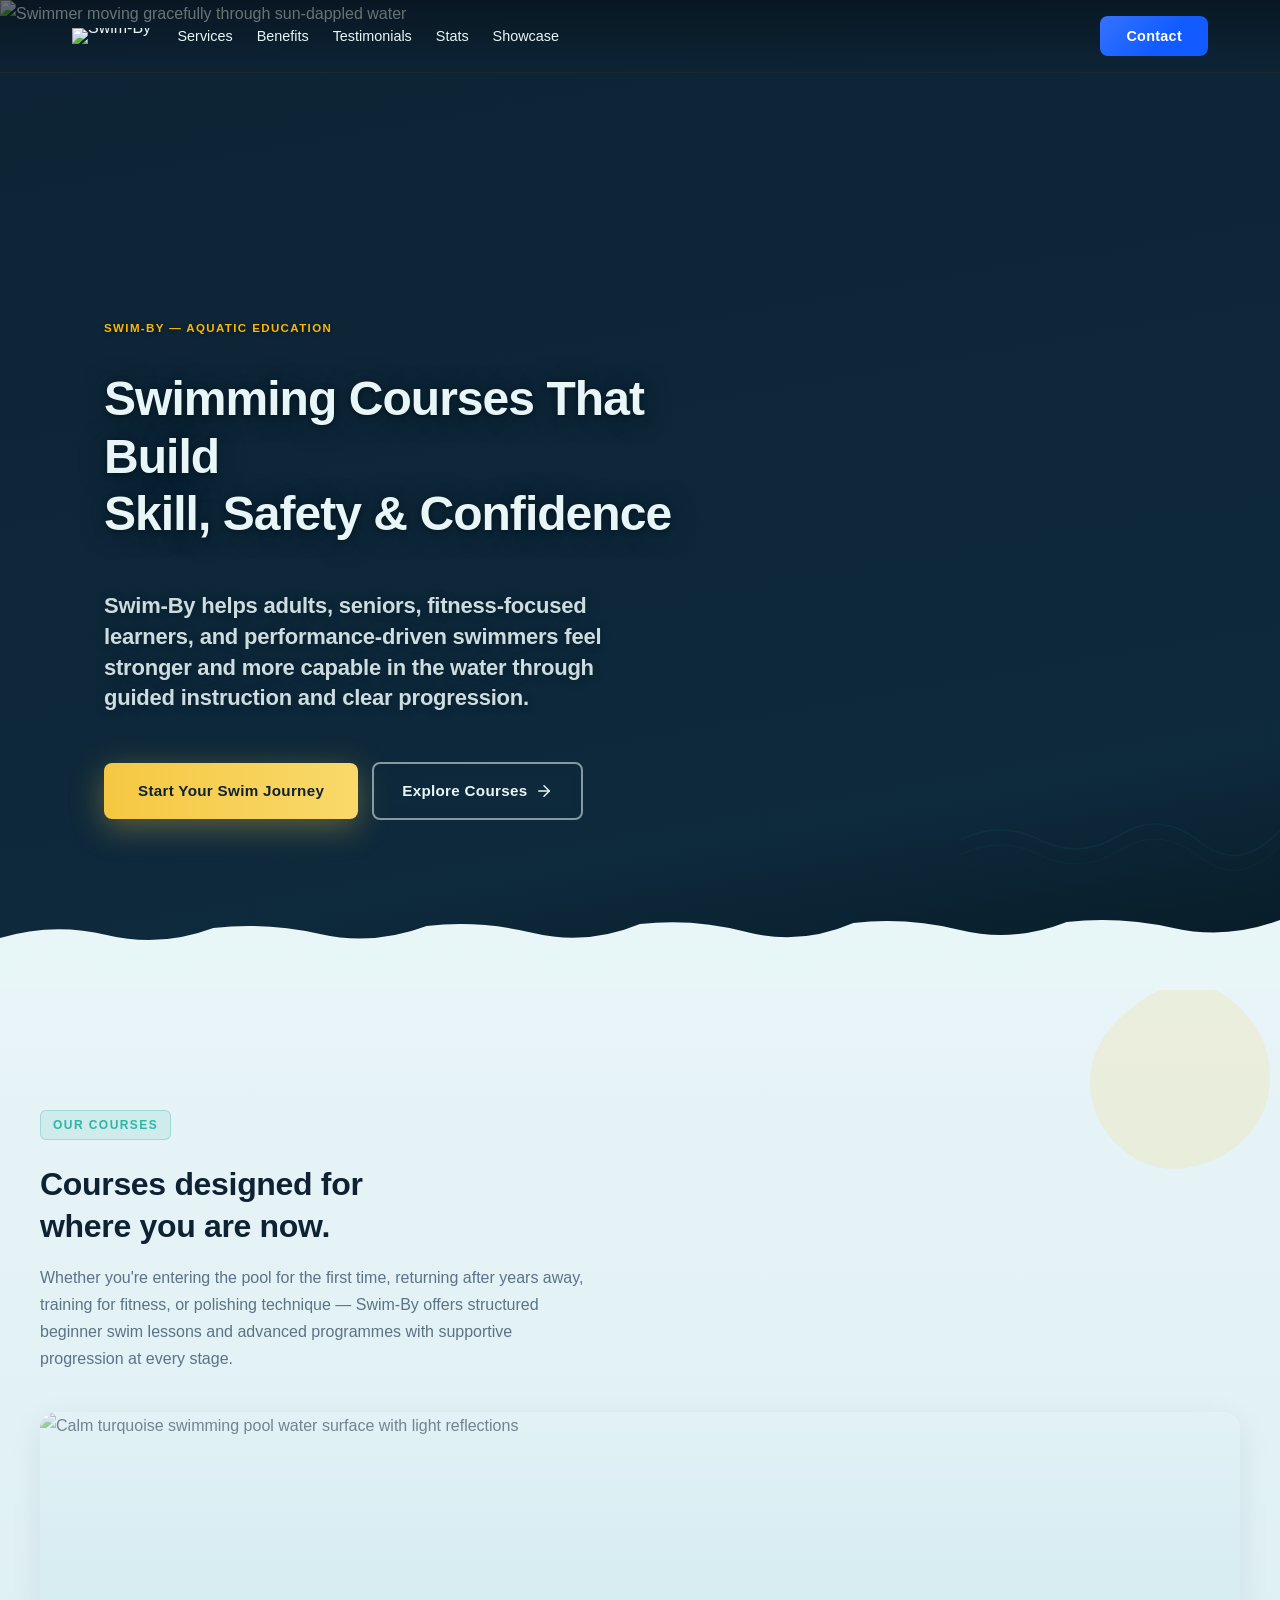
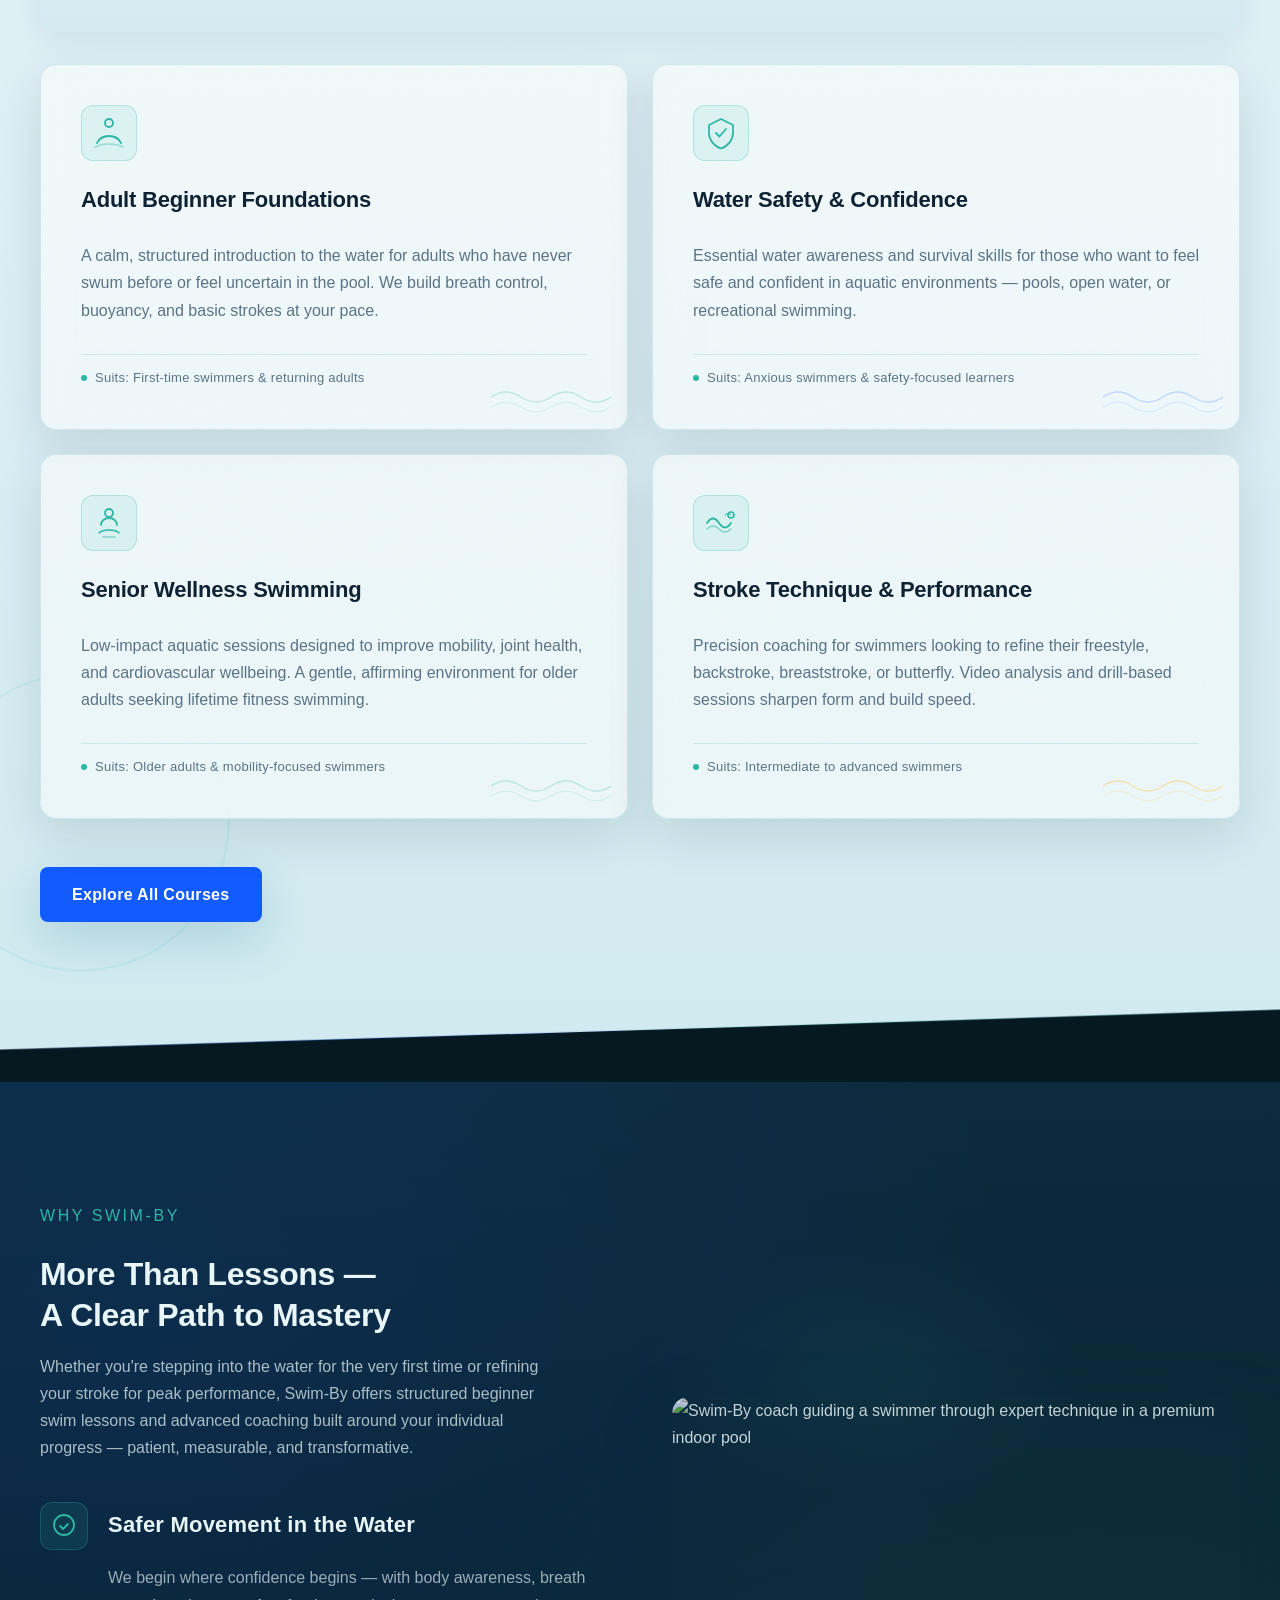
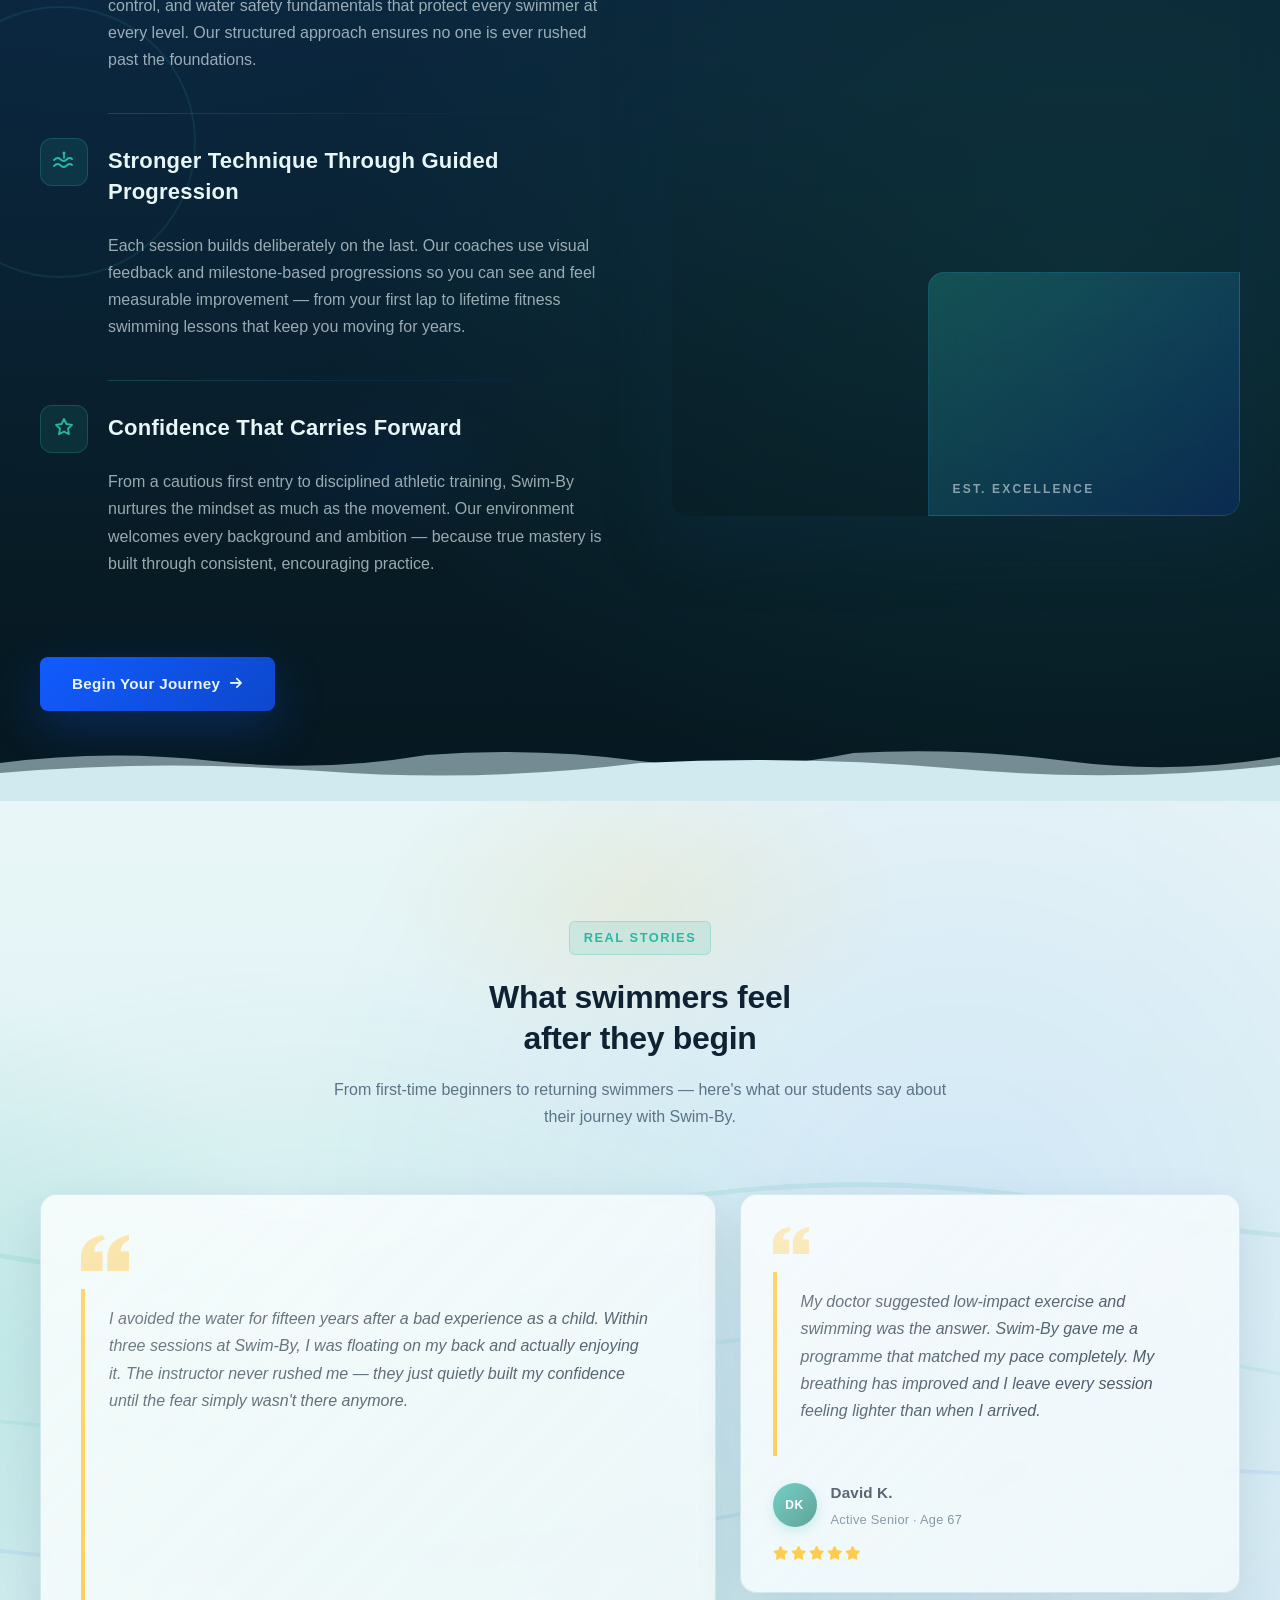
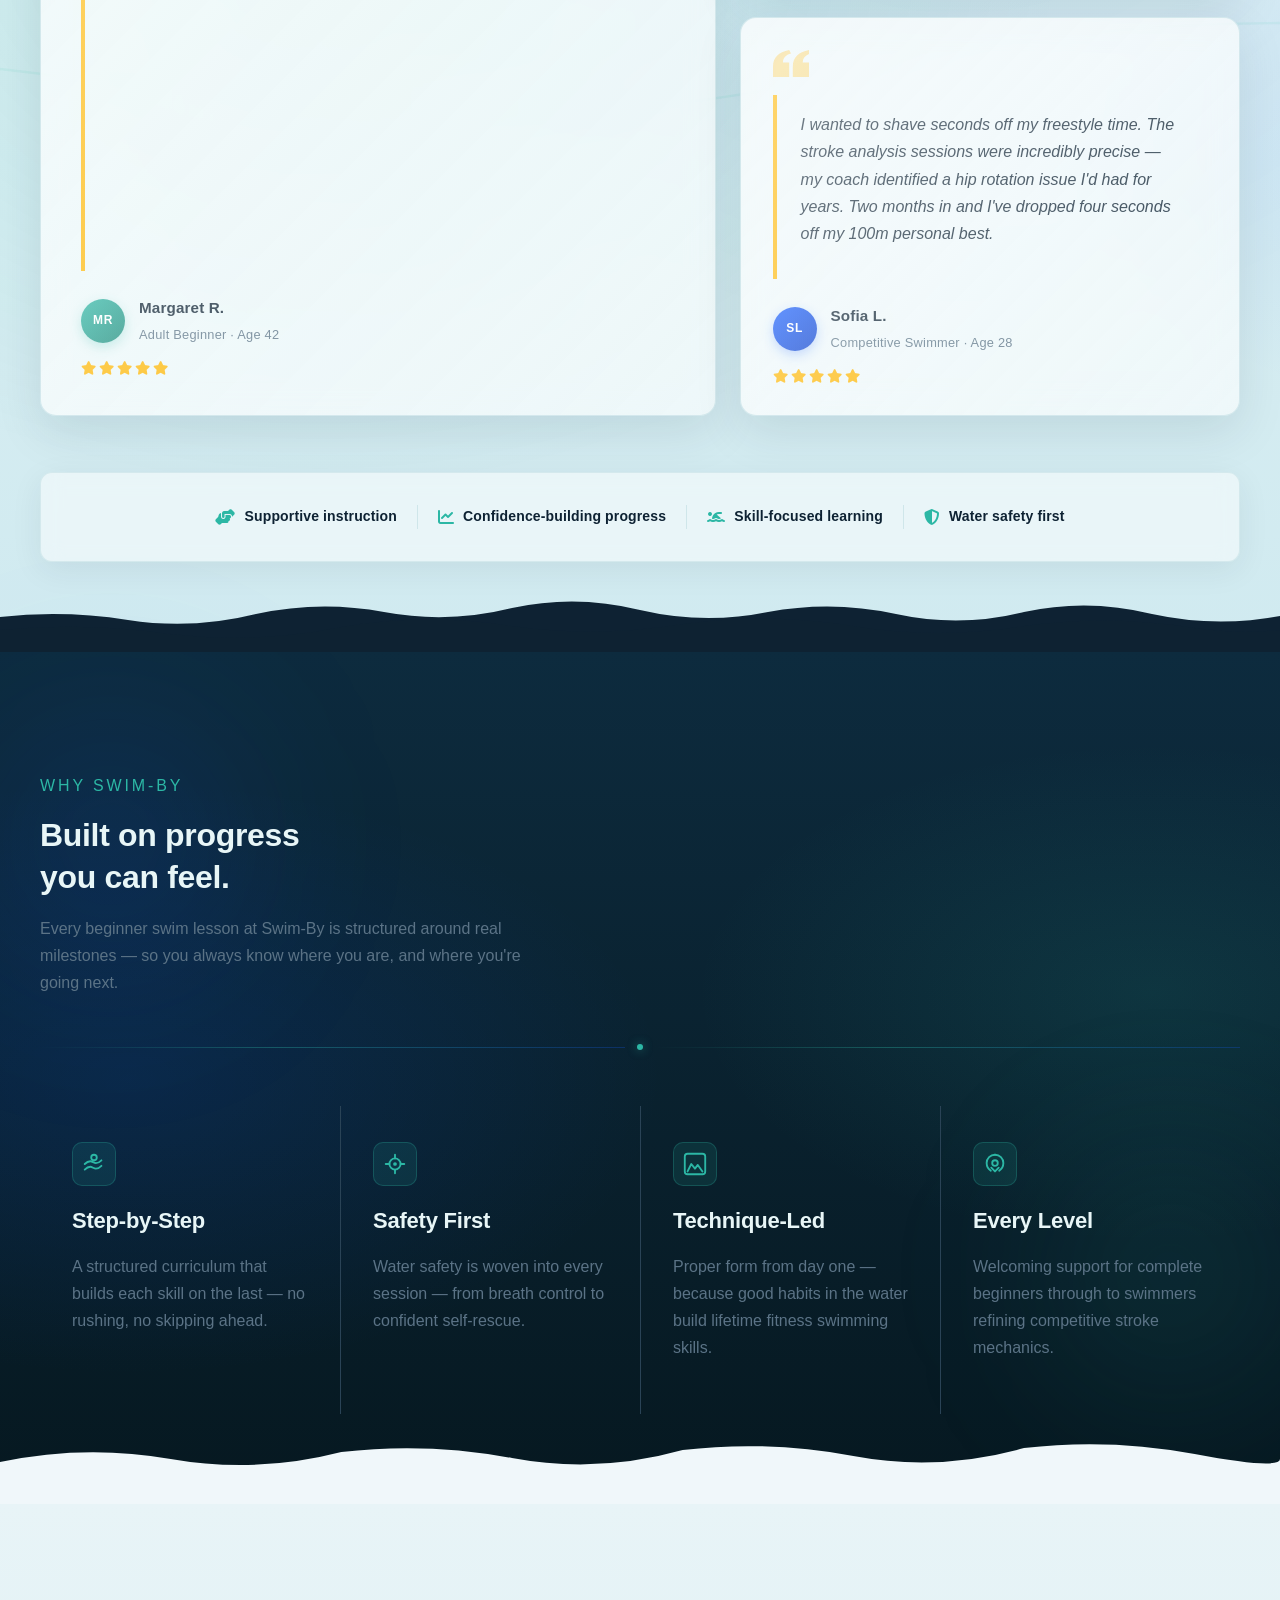
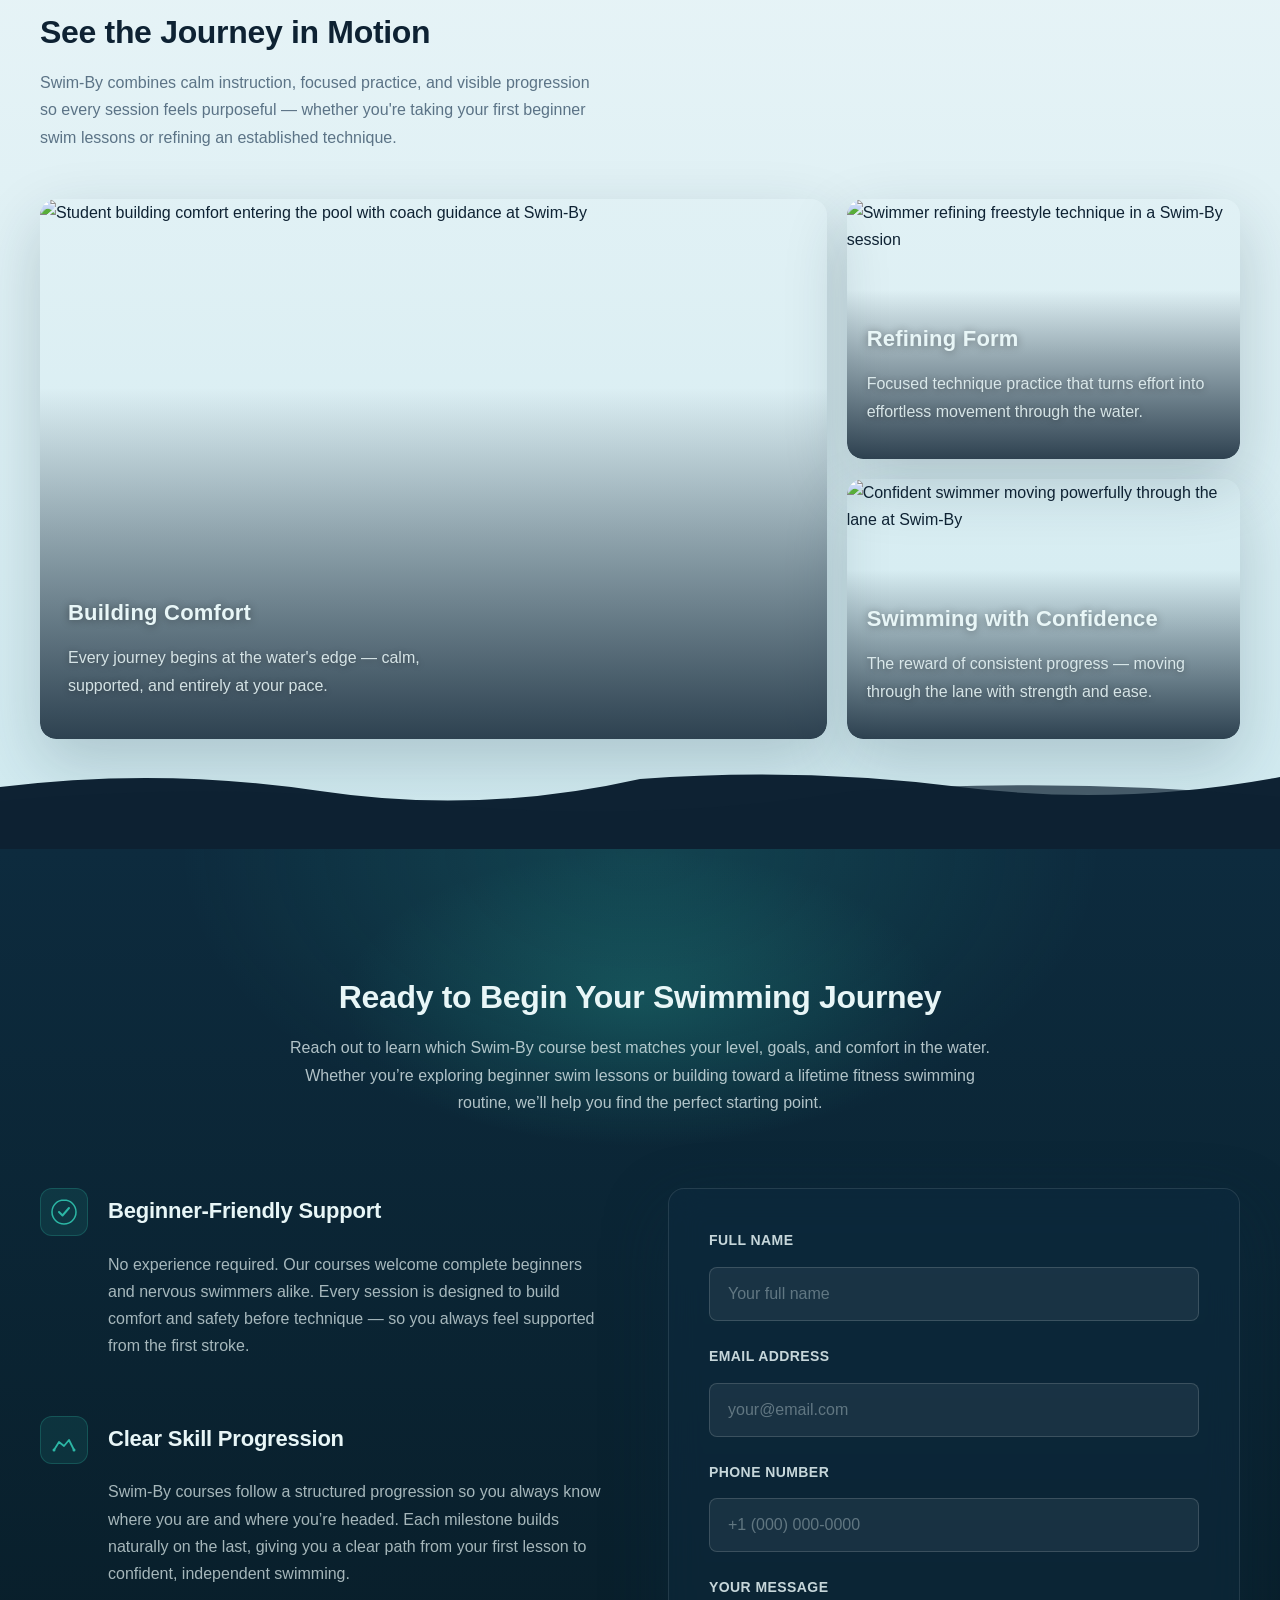
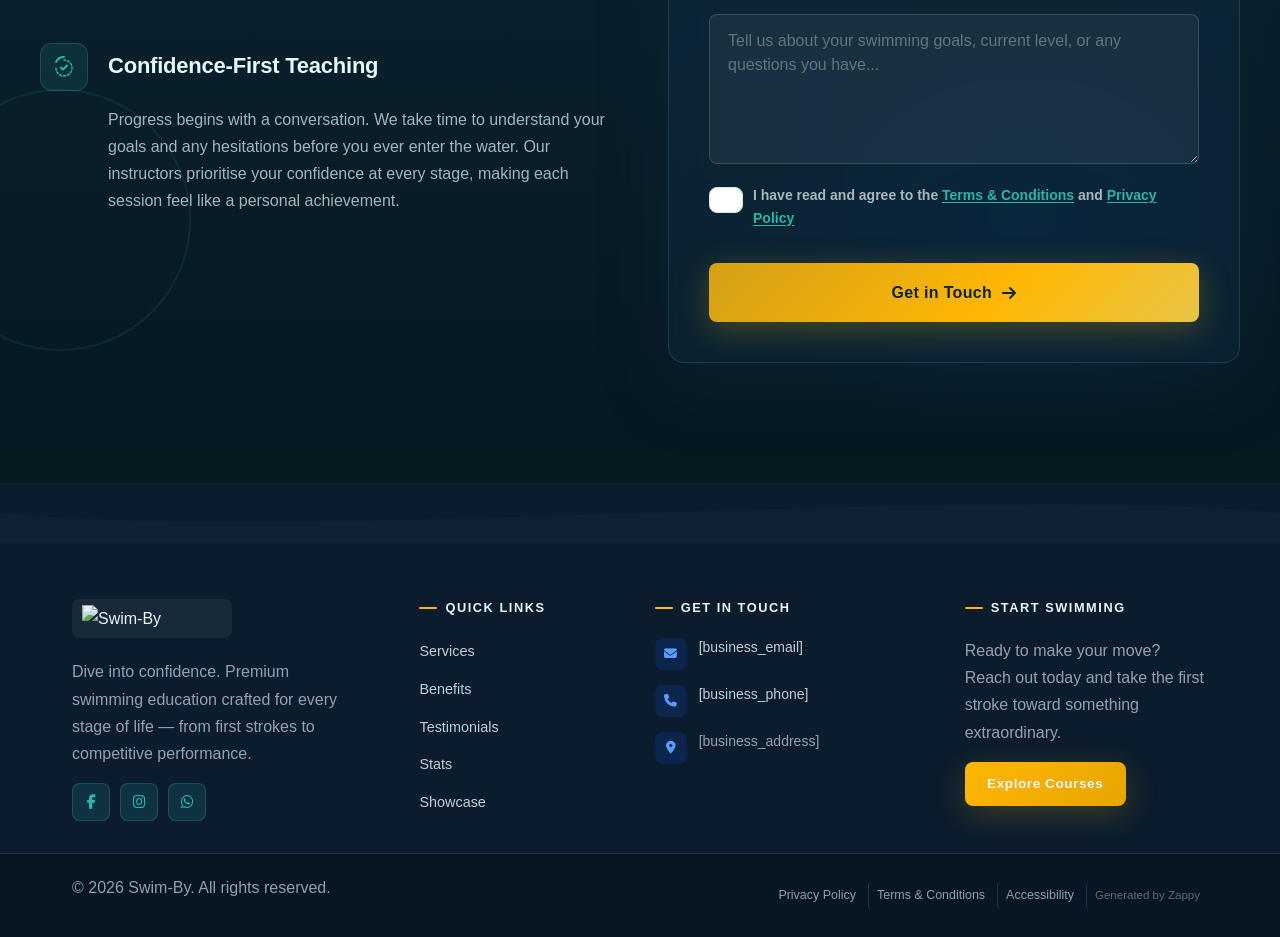
==== index.html @ 07ed6769 "Background sync: Progressive GitHub Sync" ====
<!DOCTYPE html>
<html lang="en" dir="ltr">
<head>
    <meta charset="UTF-8">
    <meta name="viewport" content="width=device-width, initial-scale=1.0">
    <meta name="robots" content="index, follow">
    <title>beginner swim lessons — Swim-By</title>
    <meta name="description" content="A swimming courses business focused on teaching swimming skills. The brand centers around aquatic education, likely emphasizing safety, skill development, and c">
    <meta name="keywords" content="beginner swim lessons, lifetime fitness swimming lessons, ymca adult swim lessons, free swimming lessons">
    
    <!-- Favicons -->
    <link rel="icon" type="image/x-icon" href="/assets/favicon.ico">
    <link rel="icon" type="image/png" sizes="16x16" href="/assets/favicon-16x16.png">
    <link rel="icon" type="image/png" sizes="32x32" href="/assets/favicon-32x32.png">
    <link rel="icon" type="image/png" sizes="48x48" href="/assets/favicon-48x48.png">
    <link rel="icon" type="image/png" sizes="192x192" href="/assets/favicon-192x192.png">
    <link rel="icon" type="image/png" sizes="512x512" href="/assets/favicon-512x512.png">
    <link rel="apple-touch-icon" href="/assets/apple-touch-icon.png">
    <!-- Zappy Analytics -->
<script>
(function() {
  'use strict';
  
  // Configuration
  var config = {
    websiteId: '6c2d6ef0-5509-44b9-afb7-56d4ec0d98e9',
    apiUrl: 'https://qaapi.zappy5.com/api/analytics/track',
    sessionDuration: 30 * 60 * 1000, // 30 minutes
    visitorDuration: 30 * 24 * 60 * 60 * 1000, // 30 days
    trackPageViews: true,
    trackClicks: true,
    trackFormSubmissions: true
  };
  
  // Generate or retrieve persistent visitor ID (30 days)
  function getVisitorId() {
    var visitorKey = 'zappy_visitor_' + config.websiteId;
    var visitor = null;
    
    try {
      visitor = localStorage.getItem(visitorKey);
      if (visitor) {
        var visitorData = JSON.parse(visitor);
        var now = Date.now();
        
        // Check if visitor ID is still valid (30 days)
        if (now - visitorData.created < config.visitorDuration) {
          // Update last seen timestamp
          visitorData.lastSeen = now;
          localStorage.setItem(visitorKey, JSON.stringify(visitorData));
          return visitorData.id;
        }
      }
    } catch (e) {
      console.warn('Zappy Analytics: LocalStorage not available');
    }
    
    // Generate new visitor ID
    var newVisitorId = 'zv_' + Date.now() + '_' + Math.random().toString(36).substr(2, 9);
    
    try {
      localStorage.setItem(visitorKey, JSON.stringify({
        id: newVisitorId,
        created: Date.now(),
        lastSeen: Date.now()
      }));
    } catch (e) {
      // Continue without local storage
    }
    
    return newVisitorId;
  }
  
  // Generate or retrieve session ID (30 minutes)
  function getSessionId() {
    var sessionKey = 'zappy_session_' + config.websiteId;
    var session = null;
    
    try {
      session = sessionStorage.getItem(sessionKey);
      if (session) {
        var sessionData = JSON.parse(session);
        var now = Date.now();
        
        // Check if session is still valid
        if (now - sessionData.timestamp < config.sessionDuration) {
          // Update timestamp
          sessionData.timestamp = now;
          sessionStorage.setItem(sessionKey, JSON.stringify(sessionData));
          return sessionData.id;
        }
      }
    } catch (e) {
      console.warn('Zappy Analytics: SessionStorage not available');
    }
    
    // Generate new session ID
    var newSessionId = 'zs_' + Date.now() + '_' + Math.random().toString(36).substr(2, 9);
    
    try {
      sessionStorage.setItem(sessionKey, JSON.stringify({
        id: newSessionId,
        timestamp: Date.now()
      }));
    } catch (e) {
      // Continue without session storage
    }
    
    return newSessionId;
  }
  
  var visitorId = getVisitorId();
  var sessionId = getSessionId();
  
  // Track an event
  function trackEvent(eventType, data) {
    data = data || {};
    
    var eventData = {
      website_id: config.websiteId,
      event_type: eventType,
      page_path: window.location.pathname,
      referrer: document.referrer || 'direct',
      visitor_id: visitorId,
      session_id: sessionId,
      metadata: data
    };
    
    // Use sendBeacon if available (better for page unload events)
    if (navigator.sendBeacon) {
      var blob = new Blob([JSON.stringify(eventData)], { type: 'application/json' });
      navigator.sendBeacon(config.apiUrl, blob);
    } else {
      // Fallback to fetch
      fetch(config.apiUrl, {
        method: 'POST',
        headers: {
          'Content-Type': 'application/json'
        },
        body: JSON.stringify(eventData),
        keepalive: true
      }).catch(function(error) {
        console.warn('Zappy Analytics: Failed to track event', error);
      });
    }
  }
  
  // Track page view
  if (config.trackPageViews) {
    trackEvent('pageview', {
      title: document.title,
      url: window.location.href
    });
  }
  
  // Track clicks on important elements
  if (config.trackClicks) {
    document.addEventListener('click', function(e) {
      var target = e.target;
      
      // Track button clicks (counted as actions)
      if (target.tagName === 'BUTTON' || target.closest('button')) {
        var button = target.tagName === 'BUTTON' ? target : target.closest('button');
        trackEvent('click', {
          element: 'button',
          text: button.textContent.trim().substring(0, 100),
          id: button.id || null,
          class: button.className || null
        });
      }
      
      // Track link clicks (navigation - not counted as actions)
      else if (target.tagName === 'A' || target.closest('a')) {
        var link = target.tagName === 'A' ? target : target.closest('a');
        trackEvent('navigation', {
          element: 'link',
          text: link.textContent.trim().substring(0, 100),
          href: link.href,
          external: link.hostname !== window.location.hostname
        });
      }
    }, true);
  }
  
  // Track form submissions
  if (config.trackFormSubmissions) {
    document.addEventListener('submit', function(e) {
      var form = e.target;
      
      trackEvent('form_submit', {
        form_id: form.id || null,
        form_name: form.name || null,
        form_action: form.action || null,
        form_method: form.method || 'GET'
      });
    }, true);
  }
  
  // Track time on page (send on page unload)
  var pageLoadTime = Date.now();
  
  window.addEventListener('beforeunload', function() {
    var timeOnPage = Math.floor((Date.now() - pageLoadTime) / 1000); // in seconds
    
    trackEvent('page_unload', {
      time_on_page: timeOnPage,
      page_path: window.location.pathname
    });
  });
  
  // Expose tracking function globally for custom events
  window.zappyAnalytics = {
    track: trackEvent,
    getVisitorId: function() { return visitorId; },
    getSessionId: function() { return sessionId; }
  };
  
})();
</script>
<!-- End Zappy Analytics -->
    <meta property="og:title" content="beginner swim lessons — Swim-By">
    <meta property="og:description" content="A swimming courses business focused on teaching swimming skills. The brand centers around aquatic education, likely emphasizing safety, skill development, and c">
    <meta name="twitter:card" content="summary_large_image">
    <meta name="twitter:title" content="beginner swim lessons — Swim-By">
    <meta name="twitter:description" content="A swimming courses business focused on teaching swimming skills. The brand centers around aquatic education, likely emphasizing safety, skill development, and c">
    <meta property="og:type" content="website">
  <meta property="og:locale" content="en_US">
  
  
  
  
  
  <link rel="stylesheet" href="https://cdnjs.cloudflare.com/ajax/libs/font-awesome/6.4.0/css/all.min.css">

    <!-- Favicons -->
    <link rel="icon" type="image/x-icon" href="/assets/favicon.ico">
    <link rel="icon" type="image/png" sizes="16x16" href="/assets/favicon-16x16.png">
    <link rel="icon" type="image/png" sizes="32x32" href="/assets/favicon-32x32.png">
    <link rel="icon" type="image/png" sizes="48x48" href="/assets/favicon-48x48.png">
    <link rel="icon" type="image/png" sizes="192x192" href="/assets/favicon-192x192.png">
    <link rel="icon" type="image/png" sizes="512x512" href="/assets/favicon-512x512.png">
    <link rel="apple-touch-icon" href="/assets/apple-touch-icon.png">
    <!-- Cookie Consent -->
    <link rel="stylesheet" href="https://cdn.jsdelivr.net/npm/vanilla-cookieconsent@3/dist/cookieconsent.css">
    <script src="https://cdn.jsdelivr.net/npm/vanilla-cookieconsent@3/dist/cookieconsent.umd.js"></script>
    <!-- Mickidum Accessibility Toolbar -->
    <script src="https://cdn.jsdelivr.net/gh/mickidum/acc_toolbar/acctoolbar/acctoolbar.min.js"></script>
    <link rel="stylesheet" href="/styles.css">

    <style id="zappy-dropdown-submenu-styles">
      /* ========== DESKTOP DROPDOWN SUBMENU STYLES ========== */
      /* Base styles for dropdown submenus - parent must be positioned */
      .nav-menu li:has(.sub-menu), nav li:has(.sub-menu), .navbar li:has(.sub-menu), #navMenu li:has(.sub-menu) { position: relative; }
      /* Submenu base - hidden by default */
      .nav-menu .sub-menu, nav .sub-menu, .navbar .sub-menu, #navMenu .sub-menu { display: block !important; position: absolute !important; top: 100%; left: 0; min-width: 220px; background: white; border-radius: 8px; box-shadow: 0 8px 25px rgba(0,0,0,0.15); padding: 8px 0; opacity: 0; visibility: hidden; transform: translateY(10px); transition: all 0.3s ease; z-index: 1000; list-style: none; pointer-events: none; }
      /* CRITICAL: Desktop hover styles to show dropdown */
      .nav-menu li:hover > .sub-menu, nav li:hover > .sub-menu, .navbar li:hover > .sub-menu, #navMenu li:hover > .sub-menu { opacity: 1 !important; visibility: visible !important; transform: translateY(0) !important; pointer-events: auto !important; }
      /* Submenu item styling */
      .sub-menu li { list-style: none; margin: 0; padding: 0; }
      .sub-menu a { display: block !important; padding: 10px 16px !important; color: var(--text-dark, #333) !important; font-weight: 500; text-decoration: none; white-space: nowrap; transition: background-color 0.2s; }
      .sub-menu .zappy-nav-child > a { padding-left: 28px !important; font-size: 0.9em !important; opacity: 0.85 !important; }
      [dir="rtl"] .sub-menu .zappy-nav-child > a, html[lang="he"] .sub-menu .zappy-nav-child > a, html[lang="ar"] .sub-menu .zappy-nav-child > a { padding-left: 10px !important; padding-right: 28px !important; }
      .sub-menu .zappy-nav-parent > a { font-weight: 600 !important; }
      .sub-menu a:hover { background-color: #f5f5f5; }
      /* RTL (Hebrew/Arabic) dropdown positioning */
      [dir="rtl"] .nav-menu .sub-menu, [dir="rtl"] nav .sub-menu, [dir="rtl"] .navbar .sub-menu, html[lang="he"] .nav-menu .sub-menu, html[lang="he"] nav .sub-menu, html[lang="he"] .navbar .sub-menu, html[lang="ar"] .nav-menu .sub-menu, html[lang="ar"] nav .sub-menu, html[lang="ar"] .navbar .sub-menu { left: auto !important; right: 0 !important; }
      /* Hide empty dropdown menus (exclude catalog sub-menus that use <a> children instead of <li>) */
      .sub-menu:empty, .sub-menu:not(:has(li:not(.zappy-hidden-menu-item))):not(:has(> a)), .sub-menu:not(:has(li)):not(:has(> a)) { display: none !important; opacity: 0 !important; visibility: hidden !important; pointer-events: none !important; }
      /* Desktop: show submenu on Menu Group hover */
      li:has(.menu-group-title):hover > .sub-menu { opacity: 1 !important; visibility: visible !important; transform: translateY(0) !important; pointer-events: auto !important; }
      /* Menu Group title styling */
      .nav-menu > li > .menu-group-title, #navMenu > li > .menu-group-title { display: inline-block; padding: 0.5rem 1rem; cursor: default; user-select: none; }
      
      /* ========== MOBILE SUBMENU STYLES ========== */
      @media (max-width: 768px) {
        .nav-menu .sub-menu, nav .sub-menu, .navbar .sub-menu, #navMenu .sub-menu { position: static !important; transform: none !important; box-shadow: none !important; background: transparent !important; max-height: 0; overflow: hidden; opacity: 0; visibility: hidden; transition: max-height 0.3s ease, opacity 0.3s ease; padding: 0 !important; border-radius: 0 !important; }
        .navbar .sub-menu.mobile-expanded, .nav-menu .sub-menu.mobile-expanded, #navMenu .sub-menu.mobile-expanded { max-height: none !important; overflow-y: visible !important; opacity: 1 !important; visibility: visible !important; padding: 8px 0 8px 16px !important; }
        [dir="rtl"] .sub-menu.mobile-expanded, html[lang="he"] .sub-menu.mobile-expanded { padding: 8px 16px 8px 0 !important; }
        /* Disable hover behavior on mobile */
        .nav-menu li:hover > .sub-menu, nav li:hover > .sub-menu, .navbar li:hover > .sub-menu, #navMenu li:hover > .sub-menu { opacity: 0; visibility: hidden; pointer-events: none; }
        .nav-menu li > .sub-menu.mobile-expanded, nav li > .sub-menu.mobile-expanded, .navbar li > .sub-menu.mobile-expanded, #navMenu li > .sub-menu.mobile-expanded { opacity: 1 !important; visibility: visible !important; pointer-events: auto !important; }
        .nav-menu li:has(.sub-menu), nav li:has(.sub-menu), .navbar li:has(.sub-menu), #navMenu li:has(.sub-menu) { display: flex !important; flex-wrap: wrap !important; align-items: center !important; position: relative !important; min-height: 44px !important; }
        .nav-menu li:has(.sub-menu) > a, nav li:has(.sub-menu) > a, .navbar li:has(.sub-menu) > a, #navMenu li:has(.sub-menu) > a { flex: 1 !important; min-width: 0 !important; }
        .nav-menu li:has(.sub-menu) > .menu-group-title, nav li:has(.sub-menu) > .menu-group-title, .navbar li:has(.sub-menu) > .menu-group-title, #navMenu li:has(.sub-menu) > .menu-group-title { flex: 1 !important; min-width: 0 !important; padding: 0 !important; line-height: inherit !important; }
        .nav-menu li:has(.sub-menu) > .sub-menu, nav li:has(.sub-menu) > .sub-menu, .navbar li:has(.sub-menu) > .sub-menu, #navMenu li:has(.sub-menu) > .sub-menu { flex-basis: 100% !important; width: 100% !important; }
        .nav-menu li:has(.sub-menu) > a [class*="chevron"], .nav-menu li:has(.sub-menu) > a [class*="arrow"], .nav-menu li:has(.sub-menu) > a .fa-chevron-down, .nav-menu li:has(.sub-menu) > a .fa-angle-down, nav li:has(.sub-menu) > a [class*="chevron"], nav li:has(.sub-menu) > a [class*="arrow"], #navMenu li:has(.sub-menu) > a [class*="chevron"], #navMenu li:has(.sub-menu) > a [class*="arrow"] { display: none !important; visibility: hidden !important; }
        .mobile-submenu-toggle { display: flex !important; align-items: center !important; justify-content: center !important; width: 44px !important; height: auto !important; background: transparent !important; border: none !important; cursor: pointer !important; color: var(--text-light) !important; position: static !important; flex-shrink: 0 !important; align-self: stretch !important; z-index: 2 !important; padding: 0 !important; margin: 0 !important; }
        .mobile-submenu-toggle::after { content: '' !important; width: 0 !important; height: 0 !important; border-left: 6px solid transparent !important; border-right: 6px solid transparent !important; border-top: 7px solid currentColor !important; transition: transform 0.3s ease !important; }
        .mobile-submenu-toggle.expanded::after { transform: rotate(180deg) !important; }
        .sub-menu a { padding: 10px 0 !important; display: block !important; color: var(--text-light) !important; white-space: normal !important; }
        .sub-menu .zappy-nav-child > a { padding-left: 28px !important; font-size: 0.9em !important; opacity: 0.85 !important; }
        [dir="rtl"] .sub-menu .zappy-nav-child > a, html[lang="he"] .sub-menu .zappy-nav-child > a, html[lang="ar"] .sub-menu .zappy-nav-child > a { padding-left: 0 !important; padding-right: 28px !important; }
        .sub-menu .zappy-nav-parent > a { font-weight: 600 !important; }
        .nav-menu.active, #navMenu.active { max-width: 100vw !important; overflow-x: hidden !important; box-sizing: border-box !important; }
        .navbar .sub-menu li a, nav.navbar .sub-menu li a, .zappy-products-dropdown .sub-menu a { color: var(--text-light) !important; }
      }
      @media (min-width: 769px) { .mobile-submenu-toggle { display: none !important; } }
    </style>

    <style id="mobile-lang-menu-deployed-css">
    @media (max-width: 768px) {
      .lang-switcher,
      .nav-cta-container .lang-switcher,
      .nav-container .lang-switcher,
      .navbar .lang-switcher,
      .navbar .nav-cta-container .lang-switcher,
      .nav-icons-left .lang-switcher,
      .nav-ecommerce-icons .lang-switcher { display: none !important; }
      .mobile-lang-menu { width: 100%; border-top: 1px solid rgba(128,128,128,0.2); padding: 8px 0 0 0; margin-top: 8px; }
      .mobile-lang-toggle { display: flex !important; align-items: center; justify-content: space-between; width: 100%; padding: 12px 16px; background: none; border: none; cursor: pointer; font-size: 15px; color: inherit; font-family: inherit; }
      .mobile-lang-toggle::after { content: ''; display: inline-block; width: 8px; height: 8px; border-right: 2px solid currentColor; border-bottom: 2px solid currentColor; transform: rotate(45deg); transition: transform 0.3s ease; margin-left: 8px; }
      .mobile-lang-toggle.expanded::after { transform: rotate(-135deg); }
      .mobile-lang-options { max-height: 0; overflow: hidden; transition: max-height 0.3s ease; }
      .mobile-lang-options.expanded { max-height: 300px; }
      .mobile-lang-option { display: flex !important; align-items: center; gap: 10px; padding: 10px 24px; text-decoration: none; color: inherit; font-size: 14px; font-family: inherit; }
      .mobile-lang-option:hover { background: rgba(128,128,128,0.1); }
      .mobile-lang-option.active { font-weight: 600; opacity: 0.7; pointer-events: none; }
      .mobile-lang-option img { width: 20px; height: 20px; border-radius: 50%; }
    }
    @media (min-width: 769px) {
      .mobile-lang-menu { display: none !important; }
    }
    </style>

    <style id="zappy-widget-visibility">
      #mic-access-tool-general-button, .mic-access-tool-general-button,
      #mic-init-access-tool .mic-access-tool-general-button, #mic-init-access-tool #mic-access-tool-general-button,
      ._access-icon, #mic-access-tool-box, .mic-access-tool-box,
      #mic-init-access-tool #mic-access-tool-box, div[id*="mic-access-tool-box"], ._access-menu {
        display: none !important; visibility: hidden !important; opacity: 0 !important; pointer-events: none !important;
      }
    </style>
</head>
<body>

  <nav class="navbar">
  <button class="mobile-toggle" id="mobileToggle" aria-label="Menu">
    <svg class="hamburger-icon" width="24" height="24" viewBox="0 0 24 24" fill="none">
      <path d="M3 12h18M3 6h18M3 18h18" stroke="currentColor" stroke-width="2" stroke-linecap="round"></path>
    </svg>
    <svg class="close-icon" width="24" height="24" viewBox="0 0 24 24" fill="none" style="display: none;">
      <path d="M18 6L6 18M6 6l12 12" stroke="currentColor" stroke-width="2" stroke-linecap="round"></path>
    </svg>
  </button>

  <button class="phone-header-btn" data-phone="+1-800-SWIM-NOW" aria-label="Call">
    <svg width="20" height="20" viewBox="0 0 24 24" fill="currentColor">
      <path d="M22 16.92v3a2 2 0 0 1-2.18 2 19.79 19.79 0 0 1-8.63-3.07 19.5 19.5 0 0 1-6-6 19.79 19.79 0 0 1-3.07-8.67A2 2 0 0 1 4.11 2h3a2 2 0 0 1 2 1.72 12.84 12.84 0 0 0 .7 2.81 2 2 0 0 1-.45 2.11L8.09 9.91a16 16 0 0 0 6 6l1.27-1.27a2 2 0 0 1 2.11-.45 12.84 12.84 0 0 0 2.81.7A2 2 0 0 1 22 16.92z"></path>
    </svg>
  </button>

  <div class="nav-container">
    <div class="nav-brand">
      <a href="/" class="logo-link">
        <img src="/assets/swim-by-sports-fitness-education-logo.webp" alt="Swim-By" class="logo">
      </a>
    </div>

    <ul class="nav-menu" id="navMenu"><li><a href="#services">Services</a></li><li><a href="#benefits">Benefits</a></li><li><a href="#testimonials">Testimonials</a></li><li><a href="#stats">Stats</a></li><li><a href="#showcase">Showcase</a></li></ul>

    <div class="nav-cta-container">
      <a href="#contact" class="nav-cta-btn">Contact</a>
    </div>
  </div>
</nav>
<script>

// Navbar Mobile Menu Toggle and Contrast Fix
(function() {
  // Use 'load' event instead of 'DOMContentLoaded' to ensure we run AFTER all other scripts
  window.addEventListener('load', function() {
    
    // FIX MOBILE BUTTON CONTRAST
    // Detect navbar background color and apply contrasting color to mobile buttons
    const navbar = document.querySelector('.navbar, nav, header');
    if (!navbar) {
      console.log('[Navbar] Navbar element not found');
      return;
    }
    
    // DECLARE VARIABLES EARLY to avoid Temporal Dead Zone errors
    // These are used in multiple places below
    let mobileToggle = document.getElementById('mobileToggle') ||
                       document.querySelector('.mobile-toggle') ||
                       document.querySelector('.hamburger') ||
                       document.querySelector('.hamburger-menu') ||
                       document.querySelector('.menu-toggle') ||
                       document.querySelector('.burger-menu') ||
                       document.querySelector('[aria-label="Menu"]') ||
                       document.querySelector('[aria-label="תפריט"]');
    
    const phoneBtn = document.querySelector('.phone-header-btn');
    
    const computedStyle = window.getComputedStyle(navbar);
    let bgColor = computedStyle.backgroundColor;
    
    console.log('[Navbar] Initial navbar background:', bgColor);
    
    // Check if background is transparent or rgba with 0 alpha
    const isTransparent = bgColor === 'transparent' || 
                         bgColor === 'rgba(0, 0, 0, 0)' ||
                         (bgColor.startsWith('rgba') && bgColor.includes(', 0)'));
    
    if (isTransparent) {
      // Check for background-image or gradient
      const bgImage = computedStyle.backgroundImage;
      if (bgImage && bgImage !== 'none') {
        console.log('[Navbar] Navbar has background image/gradient, using dark text');
        bgColor = 'rgb(240, 240, 240)'; // Assume light background
      } else {
        // Transparent navbar - check body background
        const bodyBg = window.getComputedStyle(document.body).backgroundColor;
        console.log('[Navbar] Navbar transparent, using body background:', bodyBg);
        bgColor = bodyBg;
      }
    }
    
    // Calculate luminance to determine if background is light or dark
    const rgb = bgColor.match(/\d+/g);
    if (rgb && rgb.length >= 3) {
      const r = parseInt(rgb[0]);
      const g = parseInt(rgb[1]);
      const b = parseInt(rgb[2]);
      const luminance = (0.299 * r + 0.587 * g + 0.114 * b) / 255;
      
      // Mobile button colors are set by Claude's AI-generated CSS (same as .nav-menu a)
      // No dynamic color overrides needed - colors come from the generated navbar CSS
      console.log('[Navbar] Mobile button colors preserved from Claude CSS (luminance:', luminance.toFixed(2) + ')');
      
      // FIX ICON SIZES - Ensure SVGs are properly sized and visible
      // INJECT CRITICAL CSS TO OVERRIDE ANY CONFLICTING RULES
      const criticalCSS = document.createElement('style');
      criticalCSS.id = 'zappy-mobile-nav-fix';
      const htmlLang = document.documentElement.lang || 'en';
      const htmlDir = document.documentElement.dir || 'ltr';
      // Check both dir attribute AND lang for RTL detection
      // dir="rtl" is the most reliable indicator
      const isRTL = htmlDir === 'rtl' || htmlLang === 'he' || htmlLang === 'ar';
      
      criticalCSS.textContent = `
        /* Hide mobile buttons on desktop, show only on mobile */
        @media (min-width: 769px) {
          .mobile-toggle,
          .phone-header-btn {
            display: none !important;
          }
        }
        
        /* Show and position mobile buttons correctly on mobile */
        @media (max-width: 768px) {
          .mobile-toggle,
          .phone-header-btn {
            position: absolute !important;
            top: 50% !important;
            transform: translateY(-50%) !important;
            z-index: 1001 !important;
            display: flex !important;
            align-items: center !important;
            justify-content: center !important;
            width: 36px !important;
            height: 36px !important;
            border-radius: 50% !important;
            border: none !important;
            cursor: pointer !important;
            padding: 6px !important;
            background: none !important;
            color: var(--nav-text, var(--text-light)) !important;
          }
          
          /* LTR positioning (default): hamburger LEFT, phone RIGHT */
          html:not([dir="rtl"]):not([lang="he"]):not([lang="ar"]) .mobile-toggle,
          html[dir="ltr"] .mobile-toggle {
            left: 12px !important;
            right: auto !important;
          }
          html:not([dir="rtl"]):not([lang="he"]):not([lang="ar"]) .phone-header-btn,
          html[dir="ltr"] .phone-header-btn {
            right: 12px !important;
            left: auto !important;
          }
          
          /* RTL positioning: hamburger RIGHT, phone LEFT */
          html[dir="rtl"] .mobile-toggle,
          html[lang="he"] .mobile-toggle,
          html[lang="ar"] .mobile-toggle {
            right: 12px !important;
            left: auto !important;
          }
          html[dir="rtl"] .phone-header-btn,
          html[lang="he"] .phone-header-btn,
          html[lang="ar"] .phone-header-btn {
            left: 12px !important;
            right: auto !important;
          }
          
          /* CRITICAL: Ensure nav-container has min-height on mobile */
          /* All children are positioned absolutely/fixed on mobile, so height:auto collapses to 0 */
          .nav-container {
            min-height: 70px !important;
            position: relative !important;
          }
          
          /* Ensure SVG icons are properly sized and inherit color */
          .mobile-toggle svg,
          .phone-header-btn svg {
            width: 24px !important;
            height: 24px !important;
            /* Don't force display - let JavaScript control hamburger/close toggle */
          }
          
          /* Reset nav-cta-container on mobile - remove desktop box-shadow/padding */
          /* that creates a visible ghost box when CTA button is hidden */
          .nav-cta-container {
            box-shadow: none !important;
            padding: 0 !important;
          }
          
          /* Hide nav-cta-container entirely on mobile when there's no lang-switcher */
          /* (only the CTA button is inside, and it's hidden on mobile) */
          .nav-cta-container:not(:has(.lang-switcher)) {
            display: none !important;
          }
          
          /* CRITICAL: Prevent hero image fade gradient from bleeding over headline text */
          /* The .image-fade-gradient has bottom: -30px (extends below parent) */
          /* On mobile stacked layout, this overlaps the h1 text below the image */
          .hero-image-column {
            overflow: hidden !important;
          }
          .image-fade-gradient {
            bottom: 0 !important;
          }
          
          /* Hide desktop language switcher on mobile - hamburger menu handles it */
          /* High specificity to override stored CSS */
          .lang-switcher,
          .nav-cta-container .lang-switcher,
          .nav-container .lang-switcher,
          .navbar .lang-switcher,
          .navbar .nav-cta-container .lang-switcher {
            display: none !important;
          }
        }
      `;
      
      // Remove existing fix if present and inject new one
      const existing = document.getElementById('zappy-mobile-nav-fix');
      if (existing) existing.remove();
      document.head.appendChild(criticalCSS);
      
      console.log('[Navbar] Critical CSS injected for mobile nav positioning');
      
      // ONLY apply inline positioning styles on mobile viewport
      // On desktop, the CSS handles hiding these buttons with display: none
      // Inline styles were breaking desktop layout by overriding CSS
      const isMobileViewport = window.innerWidth <= 768;
      
      if (mobileToggle) {
        // Icon sizing applies to all viewports for consistency
        const hamburgerIcon = mobileToggle.querySelector('.hamburger-icon');
        const closeIcon = mobileToggle.querySelector('.close-icon');
        
        if (hamburgerIcon) {
          hamburgerIcon.style.setProperty('width', '24px', 'important');
          hamburgerIcon.style.setProperty('height', '24px', 'important');
          hamburgerIcon.style.setProperty('display', 'block', 'important'); // Show hamburger by default
        }
        if (closeIcon) {
          closeIcon.style.setProperty('width', '24px', 'important');
          closeIcon.style.setProperty('height', '24px', 'important');
          closeIcon.style.setProperty('display', 'none', 'important'); // Hide close icon by default
        }
        
        // ONLY set positioning inline styles on mobile
        if (isMobileViewport) {
          mobileToggle.style.setProperty('position', 'absolute', 'important');
          mobileToggle.style.setProperty('top', '50%', 'important');
          mobileToggle.style.setProperty('transform', 'translateY(-50%)', 'important');
          mobileToggle.style.setProperty('z-index', '1001', 'important');
          
          // Clear any inline left/right so CSS can take over based on html[dir]
          mobileToggle.style.removeProperty('left');
          mobileToggle.style.removeProperty('right');
          
          console.log('[Navbar] Mobile toggle positioning applied (mobile viewport)');
        } else {
          // On desktop, clear any positioning styles to let CSS handle it
          mobileToggle.style.removeProperty('position');
          mobileToggle.style.removeProperty('top');
          mobileToggle.style.removeProperty('transform');
          mobileToggle.style.removeProperty('z-index');
          mobileToggle.style.removeProperty('left');
          mobileToggle.style.removeProperty('right');
          console.log('[Navbar] Desktop viewport - cleared mobile toggle inline positioning');
        }
      }
      
      if (phoneBtn) {
        // Icon sizing applies to all viewports
        const phoneIcon = phoneBtn.querySelector('svg');
        if (phoneIcon) {
          phoneIcon.style.width = '24px';
          phoneIcon.style.height = '24px';
          phoneIcon.setAttribute('width', '24');
          phoneIcon.setAttribute('height', '24');
        }
        
        // ONLY set positioning inline styles on mobile
        if (isMobileViewport) {
          phoneBtn.style.setProperty('position', 'absolute', 'important');
          phoneBtn.style.setProperty('top', '50%', 'important');
          phoneBtn.style.setProperty('transform', 'translateY(-50%)', 'important');
          phoneBtn.style.setProperty('z-index', '1001', 'important');
          
          // Clear any inline left/right so CSS can take over based on html[dir]
          phoneBtn.style.removeProperty('left');
          phoneBtn.style.removeProperty('right');
          
          console.log('[Navbar] Phone button positioning applied (mobile viewport)');
        } else {
          // On desktop, clear any positioning styles to let CSS handle it
          phoneBtn.style.removeProperty('position');
          phoneBtn.style.removeProperty('top');
          phoneBtn.style.removeProperty('transform');
          phoneBtn.style.removeProperty('z-index');
          phoneBtn.style.removeProperty('left');
          phoneBtn.style.removeProperty('right');
          console.log('[Navbar] Desktop viewport - cleared phone button inline positioning');
        }
      }
    } else {
      console.log('[Navbar] Could not parse background color:', bgColor);
    }
    
    // MOBILE MENU TOGGLE
    // Re-query in case DOM changed (mobileToggle already declared at top of function)
    mobileToggle = document.getElementById('mobileToggle') ||
                   document.querySelector('.mobile-toggle') ||
                   document.querySelector('.hamburger') ||
                   document.querySelector('.hamburger-menu') ||
                   document.querySelector('.menu-toggle') ||
                   document.querySelector('.burger-menu') ||
                   document.querySelector('[aria-label="Menu"]') ||
                   document.querySelector('[aria-label="תפריט"]');
    
    // EXPANDED SEARCH: Find nav menu by ID or class
    const navMenu = document.getElementById('navMenu') ||
                  document.querySelector('.nav-menu') ||
                  document.querySelector('.nav-links') ||
                  document.querySelector('nav ul:not(.submenu)');
    
    if (!mobileToggle || !navMenu) {
      console.log('[Navbar] Mobile toggle or menu not found:', { toggle: !!mobileToggle, menu: !!navMenu });
      return;
    }
    
    // Ensure navMenu has ID for CSS targeting
    if (!navMenu.id) {
      navMenu.id = 'navMenu';
    }
    
    console.log('[Navbar] Initializing mobile menu...');
    
    // Remove any existing event listeners by cloning the button
    const newToggle = mobileToggle.cloneNode(true);
    mobileToggle.parentNode.replaceChild(newToggle, mobileToggle);
    
    // Toggle menu on button click - use newToggle now
    newToggle.addEventListener('click', function(e) {
      e.preventDefault();
      e.stopPropagation();
      
      const hamburgerIcon = this.querySelector('.hamburger-icon');
      const closeIcon = this.querySelector('.close-icon');
      const isActive = navMenu.classList.contains('active');
      
      if (isActive) {
        // Close menu
        navMenu.classList.remove('active');
        if (hamburgerIcon) hamburgerIcon.style.setProperty('display', 'block', 'important');
        if (closeIcon) closeIcon.style.setProperty('display', 'none', 'important');
        document.body.style.overflow = '';
        console.log('[Navbar] Menu closed');
      } else {
        // Open menu
        navMenu.classList.add('active');
        if (hamburgerIcon) hamburgerIcon.style.setProperty('display', 'none', 'important');
        if (closeIcon) closeIcon.style.setProperty('display', 'block', 'important');
        document.body.style.overflow = 'hidden';
        console.log('[Navbar] Menu opened');
      }
    });
    
    // Close menu when clicking nav links (but NOT dropdown toggles)
    const navLinks = navMenu.querySelectorAll('a');
    navLinks.forEach(function(link) {
      link.addEventListener('click', function() {
        // Don't close if it's a dropdown child (unless it's a real navigation link)
        if (this.getAttribute('href') === '#') return;
        
        const hamburgerIcon = newToggle.querySelector('.hamburger-icon');
        const closeIcon = newToggle.querySelector('.close-icon');
        
        navMenu.classList.remove('active');
        if (hamburgerIcon) hamburgerIcon.style.setProperty('display', 'block', 'important');
        if (closeIcon) closeIcon.style.setProperty('display', 'none', 'important');
        document.body.style.overflow = '';
        console.log('[Navbar] Menu closed (link clicked)');
      });
    });
    
    // DROPDOWN MENU TOGGLE (for mobile and touch devices)
    var dropdownToggles = navMenu.querySelectorAll('.dropdown-toggle');
    dropdownToggles.forEach(function(toggle) {
      toggle.addEventListener('click', function(e) {
        e.preventDefault();
        e.stopPropagation();
        var parent = this.closest('.nav-dropdown');
        if (!parent) return;
        
        // Close other open dropdowns at the same level
        var siblings = parent.parentNode.querySelectorAll('.nav-dropdown.open');
        siblings.forEach(function(sib) {
          if (sib !== parent) sib.classList.remove('open');
        });
        
        parent.classList.toggle('open');
        console.log('[Navbar] Dropdown toggled:', parent.classList.contains('open') ? 'open' : 'closed');
      });
    });
    
    // Close dropdowns when clicking outside
    document.addEventListener('click', function(e) {
      if (!e.target.closest('.nav-dropdown')) {
        var openDropdowns = document.querySelectorAll('.nav-dropdown.open');
        openDropdowns.forEach(function(dd) { dd.classList.remove('open'); });
      }
    });
    
    console.log('[Navbar] Dropdown handlers initialized for ' + dropdownToggles.length + ' dropdowns');
    
    // Phone button functionality (phoneBtn already declared at top of function)
    if (phoneBtn) {
      phoneBtn.addEventListener('click', function() {
        // Get phone number from placeholder in page or use default
        const phoneLinks = document.querySelectorAll('a[href^="tel:"]');
        const phoneNumber = phoneLinks.length > 0 
          ? phoneLinks[0].getAttribute('href').replace('tel:', '')
          : '[business_phone]';
        
        window.location.href = 'tel:' + phoneNumber;
        console.log('[Navbar] Phone button clicked');
      });
    }
    
    console.log('[Navbar] Mobile menu initialized successfully');
    
    // === WHATSAPP BUTTON VISIBILITY FIX ===
    // Ensure WhatsApp floating button is hidden on desktop and visible on mobile
    // IMPORTANT: Only target the floating button by its class, NOT generic wa.me links
    const handleWhatsAppVisibility = function() {
      const whatsappBtn = document.querySelector('.whatsapp-float');
      if (whatsappBtn) {
        const isDesktop = window.innerWidth >= 769;
        if (isDesktop) {
          whatsappBtn.style.setProperty('display', 'none', 'important');
          whatsappBtn.style.setProperty('visibility', 'hidden', 'important');
          whatsappBtn.style.setProperty('opacity', '0', 'important');
          whatsappBtn.style.setProperty('pointer-events', 'none', 'important');
          console.log('[WhatsApp] Button hidden on desktop');
        } else {
          whatsappBtn.style.removeProperty('display');
          whatsappBtn.style.removeProperty('visibility');
          whatsappBtn.style.removeProperty('opacity');
          whatsappBtn.style.removeProperty('pointer-events');
          console.log('[WhatsApp] Button visible on mobile');
        }
      }
    };
    
    // Run on load
    handleWhatsAppVisibility();
    
    // Run on resize with debouncing
    let resizeTimer;
    window.addEventListener('resize', function() {
      clearTimeout(resizeTimer);
      resizeTimer = setTimeout(handleWhatsAppVisibility, 100);
    });
  });
})();

</script>
  
  <main>
    <section class="home-hero-section" data-layout-spec="Home-hero" data-hero-type="fullscreen-scrim">
  <!-- Background Image -->
  <div class="home-hero-bg">
    <img data-hero-bg="true" data-placeholder="home-hero-image-1" data-context="Cinematic underwater photography of a swimmer moving diagonally through a sun-lit pool, refracted light caustics dancing across the water surface, deep ocean blue water with shafts of golden sunlight piercing through, professional sports photography, ultra high resolution, immersive aquatic atmosphere" width="1200" height="700" src="/assets/site-home-hero-image-1.webp" alt="Swimmer moving gracefully through sun-dappled water">
  </div>

  <!-- Scrim Overlay -->
  <div class="home-hero-scrim" aria-hidden="true"></div>

  <!-- Decorative Water Wave Motif -->
  <div class="home-hero-wave-motif" aria-hidden="true">
    <svg data-no-icon-edit="true" aria-hidden="true" viewBox="0 0 320 120" xmlns="http://www.w3.org/2000/svg" preserveAspectRatio="none">
      <path d="M0,60 Q40,40 80,60 T160,55 T240,62 T320,50" stroke="#3ABFBF" stroke-width="1.5" fill="none" opacity="0.5"></path>
      <path d="M0,75 Q40,55 80,75 T160,70 T240,77 T320,65" stroke="#3ABFBF" stroke-width="1" fill="none" opacity="0.35"></path>
      <path d="M0,90 Q40,70 80,90 T160,85 T240,92 T320,80" stroke="#3ABFBF" stroke-width="0.75" fill="none" opacity="0.2"></path>
    </svg>
  </div>

  <!-- Hero Content -->
  <div class="home-hero-container">
    <div class="home-hero-content">
      <span class="home-hero-eyebrow">Swim-By — Aquatic Education</span>
      <h1 class="home-hero-h1">Swimming Courses That Build<br>Skill, Safety &amp; Confidence</h1>
      <h3 class="home-hero-subtitle">Swim-By helps adults, seniors, fitness-focused learners, and performance-driven swimmers feel stronger and more capable in the water through guided instruction and clear progression.</h3>
      <div class="home-hero-cta-group">
        <a href="#contact" class="home-hero-btn-primary">Start Your Swim Journey</a>
        <a href="#services" class="home-hero-btn-secondary">
          Explore Courses
          <svg data-element-type="icon" data-icon-type="svg" xmlns="http://www.w3.org/2000/svg" width="18" height="18" viewBox="0 0 24 24" fill="none" stroke="currentColor" stroke-width="2" stroke-linecap="round" stroke-linejoin="round" aria-hidden="true"><path d="M5 12h14"></path><path d="m12 5 7 7-7 7"></path></svg>
        </a>
      </div>
    </div>
  </div>

  <!-- Bottom Caustic Wave Divider -->
  <div class="home-hero-divider-wrapper">
    <svg data-no-icon-edit="true" aria-hidden="true" viewBox="0 0 1440 90" preserveAspectRatio="none" xmlns="http://www.w3.org/2000/svg">
      <defs>
        <linearGradient id="causticFade" x1="0" y1="0" x2="0" y2="1">
          <stop offset="0%" stop-color="#E8F6F7" stop-opacity="0"></stop>
          <stop offset="100%" stop-color="#E8F6F7" stop-opacity="1"></stop>
        </linearGradient>
      </defs>
      <path d="M0,90 L0,38 Q60,22 120,35 T240,28 Q300,22 360,34 T480,26 Q540,20 600,33 T720,24 Q780,18 840,32 T960,23 Q1020,17 1080,30 T1200,22 Q1260,16 1320,28 T1440,20 L1440,90 Z" fill="#E8F6F7"></path>
      <path d="M0,90 L0,52 Q60,40 120,50 T240,44 Q300,40 360,50 T480,43 Q540,38 600,49 T720,42 Q780,37 840,48 T960,41 Q1020,36 1080,47 T1200,40 Q1260,35 1320,46 T1440,38 L1440,90 Z" fill="#E8F6F7" opacity="0.85"></path>
      <path d="M0,90 L0,65 Q60,56 120,64 T240,58 Q300,55 360,64 T480,57 Q540,53 600,63 T720,56 Q780,52 840,62 T960,55 Q1020,51 1080,61 T1200,54 Q1260,50 1320,60 T1440,53 L1440,90 Z" fill="#E8F6F7"></path>
    </svg>
  </div>
</section>

<section class="home-services-section" data-layout-spec="Home-services">
  <!-- Decorative gold blob -->
  <div class="home-services-blob-decor" aria-hidden="true">
    <svg viewBox="0 0 200 200" xmlns="http://www.w3.org/2000/svg" data-no-icon-edit="true" aria-hidden="true">
      <path d="M44.3,-57.2C56.6,-46.5,65.2,-31.2,68.1,-15.1C71,1,68.2,17.9,60.3,31.6C52.4,45.3,39.4,55.8,24.5,62.1C9.6,68.4,-7.2,70.5,-22.8,65.5C-38.4,60.5,-52.8,48.4,-61.1,33.1C-69.4,17.8,-71.6,-0.7,-66.5,-16.8C-61.4,-32.9,-49,-46.6,-35.3,-57.1C-21.6,-67.6,-6.6,-74.9,7.8,-74.2C22.2,-73.5,32,-67.9,44.3,-57.2Z" transform="translate(100 100)" fill="#F5C842" opacity="0.15"></path>
    </svg>
  </div>

  <!-- Decorative teal ring -->
  <div class="home-services-ring-decor" aria-hidden="true">
    <svg viewBox="0 0 280 280" xmlns="http://www.w3.org/2000/svg" data-no-icon-edit="true" aria-hidden="true">
      <circle cx="140" cy="140" r="130" fill="none" stroke="#3ABFBF" stroke-width="2" opacity="0.10"></circle>
    </svg>
  </div>

  <div class="home-services-container">
    <!-- Intro block -->
    <div class="home-services-intro">
      <span class="home-services-label">Our Courses</span>
      <h2 class="home-services-heading">Courses designed for<br>where you are now.</h2>
      <p class="home-services-intro-text">Whether you're entering the pool for the first time, returning after years away, training for fitness, or polishing technique — Swim-By offers structured beginner swim lessons and advanced programmes with supportive progression at every stage.</p>
    </div>

    <!-- Water texture image strip -->
    <div class="home-services-image-strip">
      <img data-placeholder="home-services-image-1" data-context="Aerial top-down view of a calm swimming pool with crystal-clear turquoise water, gentle caustic light patterns rippling across the surface, soft aqua tones, premium photography style, no people, abstract water texture" width="1200" height="220" src="/assets/site-home-services-image-1.webp" alt="Calm turquoise swimming pool water surface with light reflections">
      <div class="home-services-strip-overlay"></div>
    </div>

    <!-- Course cards grid -->
    <div class="home-services-grid">

      <!-- Card 1: Adult Beginner -->
      <article class="home-services-card">
        <div class="home-services-card-icon">
          <svg width="36" height="36" viewBox="0 0 36 36" fill="none" xmlns="http://www.w3.org/2000/svg" data-element-type="icon" data-icon-type="svg" aria-hidden="true">
            <circle cx="18" cy="8" r="4" stroke="currentColor" stroke-width="1.8" fill="none"></circle>
            <path d="M6 28c2-4 6-7 12-7s10 3 12 7" stroke="currentColor" stroke-width="1.8" stroke-linecap="round" fill="none"></path>
            <path d="M4 32c4-2 8-3 14-3s10 1 14 3" stroke="currentColor" stroke-width="1.6" stroke-linecap="round" fill="none" opacity="0.4"></path>
          </svg>
        </div>
        <div class="home-services-card-content">
          <h3 class="home-services-card-title">Adult Beginner Foundations</h3>
          <p class="home-services-card-desc">A calm, structured introduction to the water for adults who have never swum before or feel uncertain in the pool. We build breath control, buoyancy, and basic strokes at your pace.</p>
          <div class="home-services-card-tag">
            <span class="home-services-tag-dot"></span>
            Suits: First-time swimmers &amp; returning adults
          </div>
        </div>
        <!-- Decorative stroke path fragment -->
        <svg class="home-services-card-deco" viewBox="0 0 120 40" fill="none" xmlns="http://www.w3.org/2000/svg" aria-hidden="true" data-no-icon-edit="true">
          <path d="M0,20 Q15,10 30,20 T60,20 T90,20 T120,20" stroke="#2CB7A5" stroke-width="1.5" opacity="0.25" fill="none" stroke-linecap="round"></path>
          <path d="M0,30 Q15,20 30,30 T60,30 T90,30 T120,30" stroke="#2CB7A5" stroke-width="1" opacity="0.15" fill="none" stroke-linecap="round"></path>
        </svg>
      </article>

      <!-- Card 2: Water Safety -->
      <article class="home-services-card">
        <div class="home-services-card-icon">
          <svg width="36" height="36" viewBox="0 0 36 36" fill="none" xmlns="http://www.w3.org/2000/svg" data-element-type="icon" data-icon-type="svg" aria-hidden="true">
            <path d="M18 4L6 10v8c0 7 5.4 13.5 12 15.5C24.6 31.5 30 25 30 18v-8L18 4z" stroke="currentColor" stroke-width="1.8" fill="none" stroke-linejoin="round"></path>
            <path d="M13 18l3.5 3.5L23 14" stroke="currentColor" stroke-width="1.8" stroke-linecap="round" stroke-linejoin="round" fill="none"></path>
          </svg>
        </div>
        <div class="home-services-card-content">
          <h3 class="home-services-card-title">Water Safety &amp; Confidence</h3>
          <p class="home-services-card-desc">Essential water awareness and survival skills for those who want to feel safe and confident in aquatic environments — pools, open water, or recreational swimming.</p>
          <div class="home-services-card-tag">
            <span class="home-services-tag-dot"></span>
            Suits: Anxious swimmers &amp; safety-focused learners
          </div>
        </div>
        <svg class="home-services-card-deco" viewBox="0 0 120 40" fill="none" xmlns="http://www.w3.org/2000/svg" aria-hidden="true" data-no-icon-edit="true">
          <path d="M0,20 Q15,10 30,20 T60,20 T90,20 T120,20" stroke="#125BFF" stroke-width="1.5" opacity="0.20" fill="none" stroke-linecap="round"></path>
          <path d="M0,30 Q15,20 30,30 T60,30 T90,30 T120,30" stroke="#125BFF" stroke-width="1" opacity="0.12" fill="none" stroke-linecap="round"></path>
        </svg>
      </article>

      <!-- Card 3: Senior Wellness -->
      <article class="home-services-card">
        <div class="home-services-card-icon">
          <svg width="36" height="36" viewBox="0 0 36 36" fill="none" xmlns="http://www.w3.org/2000/svg" data-element-type="icon" data-icon-type="svg" aria-hidden="true">
            <circle cx="18" cy="8" r="4" stroke="currentColor" stroke-width="1.8" fill="none"></circle>
            <path d="M10 20c0-4 3.6-7 8-7s8 3 8 7" stroke="currentColor" stroke-width="1.8" stroke-linecap="round" fill="none"></path>
            <path d="M8 28c2-2 5-3 10-3s8 1 10 3" stroke="currentColor" stroke-width="1.6" stroke-linecap="round" fill="none"></path>
            <path d="M12 32h12" stroke="currentColor" stroke-width="1.4" stroke-linecap="round" opacity="0.5" fill="none"></path>
          </svg>
        </div>
        <div class="home-services-card-content">
          <h3 class="home-services-card-title">Senior Wellness Swimming</h3>
          <p class="home-services-card-desc">Low-impact aquatic sessions designed to improve mobility, joint health, and cardiovascular wellbeing. A gentle, affirming environment for older adults seeking lifetime fitness swimming.</p>
          <div class="home-services-card-tag">
            <span class="home-services-tag-dot"></span>
            Suits: Older adults &amp; mobility-focused swimmers
          </div>
        </div>
        <svg class="home-services-card-deco" viewBox="0 0 120 40" fill="none" xmlns="http://www.w3.org/2000/svg" aria-hidden="true" data-no-icon-edit="true">
          <path d="M0,20 Q15,10 30,20 T60,20 T90,20 T120,20" stroke="#2CB7A5" stroke-width="1.5" opacity="0.25" fill="none" stroke-linecap="round"></path>
          <path d="M0,30 Q15,20 30,30 T60,30 T90,30 T120,30" stroke="#2CB7A5" stroke-width="1" opacity="0.15" fill="none" stroke-linecap="round"></path>
        </svg>
      </article>

      <!-- Card 4: Stroke Technique -->
      <article class="home-services-card">
        <div class="home-services-card-icon">
          <svg width="36" height="36" viewBox="0 0 36 36" fill="none" xmlns="http://www.w3.org/2000/svg" data-element-type="icon" data-icon-type="svg" aria-hidden="true">
            <path d="M4 18c4-6 8-6 12 0s8 6 12 0" stroke="currentColor" stroke-width="1.8" stroke-linecap="round" fill="none"></path>
            <path d="M4 24c4-4 8-4 12 0s8 4 12 0" stroke="currentColor" stroke-width="1.4" stroke-linecap="round" fill="none" opacity="0.5"></path>
            <circle cx="28" cy="10" r="3" stroke="currentColor" stroke-width="1.6" fill="none"></circle>
            <path d="M22 10c2-2 4-2 6 0" stroke="currentColor" stroke-width="1.4" stroke-linecap="round" fill="none" opacity="0.6"></path>
          </svg>
        </div>
        <div class="home-services-card-content">
          <h3 class="home-services-card-title">Stroke Technique &amp; Performance</h3>
          <p class="home-services-card-desc">Precision coaching for swimmers looking to refine their freestyle, backstroke, breaststroke, or butterfly. Video analysis and drill-based sessions sharpen form and build speed.</p>
          <div class="home-services-card-tag">
            <span class="home-services-tag-dot"></span>
            Suits: Intermediate to advanced swimmers
          </div>
        </div>
        <svg class="home-services-card-deco" viewBox="0 0 120 40" fill="none" xmlns="http://www.w3.org/2000/svg" aria-hidden="true" data-no-icon-edit="true">
          <path d="M0,20 Q15,10 30,20 T60,20 T90,20 T120,20" stroke="#FFB703" stroke-width="1.5" opacity="0.30" fill="none" stroke-linecap="round"></path>
          <path d="M0,30 Q15,20 30,30 T60,30 T90,30 T120,30" stroke="#FFB703" stroke-width="1" opacity="0.18" fill="none" stroke-linecap="round"></path>
        </svg>
      </article>

    </div>
    <!-- End grid -->

    <!-- CTA -->
    <div class="home-services-cta">
      <a href="/contact" class="btn-cta home-services-btn">Explore All Courses</a>
    </div>
  </div>

  <!-- Bottom divider transitioning into darker value-proposition band -->
  <div class="home-services-divider-wrapper">
    <svg data-no-icon-edit="true" aria-hidden="true" viewBox="0 0 1200 80" preserveAspectRatio="none" xmlns="http://www.w3.org/2000/svg">
      <defs>
        <linearGradient id="dividerShimmer" x1="0%" y1="0%" x2="100%" y2="0%">
          <stop offset="0%" stop-color="#0E2233"></stop>
          <stop offset="45%" stop-color="#125BFF" stop-opacity="0.18"></stop>
          <stop offset="55%" stop-color="#2CB7A5" stop-opacity="0.22"></stop>
          <stop offset="100%" stop-color="#0E2233"></stop>
        </linearGradient>
      </defs>
      <!-- Diagonal fill shape -->
      <path d="M0,80 L0,48 L1200,8 L1200,80 Z" fill="#061820"></path>
      <!-- Thin shimmering line accent -->
      <line x1="0" y1="48" x2="1200" y2="8" stroke="url(#dividerShimmer)" stroke-width="1.5" opacity="0.6"></line>
    </svg>
  </div>
</section>

<section id="benefits" class="home-benefits-section" data-layout-spec="Home-benefits">
  <!-- Decorative caustic highlight -->
  <div class="home-benefits-caustic" aria-hidden="true"></div>
  <!-- Decorative teal circle ring -->
  <svg class="home-benefits-ring" data-no-icon-edit="true" aria-hidden="true" viewBox="0 0 280 280" fill="none" xmlns="http://www.w3.org/2000/svg">
    <circle cx="140" cy="140" r="135" stroke="#3ABFBF" stroke-width="2" opacity="0.10"></circle>
  </svg>

  <div class="home-benefits-container">
    <!-- Content Column -->
    <div class="home-benefits-content">
      <p class="home-benefits-eyebrow">Why Swim-By</p>
      <h2 class="home-benefits-heading">More Than Lessons —<br>A Clear Path to Mastery</h2>
      <p class="home-benefits-intro">Whether you're stepping into the water for the very first time or refining your stroke for peak performance, Swim-By offers structured beginner swim lessons and advanced coaching built around your individual progress — patient, measurable, and transformative.</p>

      <div class="home-benefits-list">
        <!-- Benefit 1 -->
        <div class="home-benefits-item">
          <div class="home-benefits-item-inner">
            <div class="home-benefits-icon-wrap">
              <svg data-element-type="icon" data-icon-type="svg" width="28" height="28" viewBox="0 0 28 28" fill="none" xmlns="http://www.w3.org/2000/svg" aria-hidden="true">
                <path d="M14 3C8.477 3 4 7.477 4 13s4.477 10 10 10 10-4.477 10-10S19.523 3 14 3z" stroke="currentColor" stroke-width="1.8" stroke-linecap="round"></path>
                <path d="M10 14l3 3 5-5" stroke="currentColor" stroke-width="1.8" stroke-linecap="round" stroke-linejoin="round"></path>
              </svg>
            </div>
            <div class="home-benefits-item-text">
              <h3>Safer Movement in the Water</h3>
              <p>We begin where confidence begins — with body awareness, breath control, and water safety fundamentals that protect every swimmer at every level. Our structured approach ensures no one is ever rushed past the foundations.</p>
            </div>
          </div>
          <div class="home-benefits-separator" aria-hidden="true"></div>
        </div>

        <!-- Benefit 2 -->
        <div class="home-benefits-item">
          <div class="home-benefits-item-inner">
            <div class="home-benefits-icon-wrap">
              <svg data-element-type="icon" data-icon-type="svg" width="28" height="28" viewBox="0 0 28 28" fill="none" xmlns="http://www.w3.org/2000/svg" aria-hidden="true">
                <path d="M4 18c2-2 4-3 6-1s4 3 6 1 4-3 6-1" stroke="currentColor" stroke-width="1.8" stroke-linecap="round"></path>
                <path d="M4 12c2-2 4-3 6-1s4 3 6 1 4-3 6-1" stroke="currentColor" stroke-width="1.8" stroke-linecap="round"></path>
                <path d="M14 6v4" stroke="currentColor" stroke-width="1.8" stroke-linecap="round"></path>
                <circle cx="14" cy="5" r="1.5" fill="currentColor"></circle>
              </svg>
            </div>
            <div class="home-benefits-item-text">
              <h3>Stronger Technique Through Guided Progression</h3>
              <p>Each session builds deliberately on the last. Our coaches use visual feedback and milestone-based progressions so you can see and feel measurable improvement — from your first lap to lifetime fitness swimming lessons that keep you moving for years.</p>
            </div>
          </div>
          <div class="home-benefits-separator" aria-hidden="true"></div>
        </div>

        <!-- Benefit 3 -->
        <div class="home-benefits-item">
          <div class="home-benefits-item-inner">
            <div class="home-benefits-icon-wrap">
              <svg data-element-type="icon" data-icon-type="svg" width="28" height="28" viewBox="0 0 28 28" fill="none" xmlns="http://www.w3.org/2000/svg" aria-hidden="true">
                <path d="M14 4l2.5 5 5.5.8-4 3.9.95 5.5L14 16.5 9.05 19.2 10 13.7 6 9.8l5.5-.8L14 4z" stroke="currentColor" stroke-width="1.8" stroke-linejoin="round"></path>
              </svg>
            </div>
            <div class="home-benefits-item-text">
              <h3>Confidence That Carries Forward</h3>
              <p>From a cautious first entry to disciplined athletic training, Swim-By nurtures the mindset as much as the movement. Our environment welcomes every background and ambition — because true mastery is built through consistent, encouraging practice.</p>
            </div>
          </div>
        </div>
      </div>

      <a href="#contact" class="home-benefits-cta">Begin Your Journey <i class="fa fa-arrow-right" aria-hidden="true"></i></a>
    </div>

    <!-- Image Column -->
    <div class="home-benefits-image-col">
      <div class="home-benefits-image-wrap">
        <img data-placeholder="home-benefits-image-1" data-context="A professional swimming coach observing a swimmer in a clean, well-lit indoor pool. The swimmer is mid-stroke, cutting through crystal-clear water with perfect form. Dramatic underwater-to-surface perspective showing the swimmer silhouette lit by caustic light patterns. Deep teal and navy water tones, premium aquatic atmosphere, cinematic editorial photography style." width="600" height="760" src="/assets/site-home-benefits-image-1.webp" alt="Swim-By coach guiding a swimmer through expert technique in a premium indoor pool" class="home-benefits-photo">
        <!-- Decorative teal lagoon panel -->
        <div class="home-benefits-lagoon-panel" aria-hidden="true">
          <span class="home-benefits-lagoon-label">Est. Excellence</span>
        </div>
        <!-- Decorative caustic overlay on image -->
        <div class="home-benefits-image-caustic" aria-hidden="true"></div>
      </div>
    </div>
  </div>

  <!-- Bottom Wave Divider -->
  <div class="home-benefits-divider-wrapper">
    <svg data-no-icon-edit="true" aria-hidden="true" viewBox="0 0 1440 90" preserveAspectRatio="none" xmlns="http://www.w3.org/2000/svg">
      <path d="M0,90 L0,52 Q120,38 240,50 T480,44 Q600,36 720,50 T960,42 Q1080,36 1200,50 T1440,46 L1440,90 Z" fill="#D0EAF0" opacity="0.55"></path>
      <path d="M0,90 L0,62 Q180,48 360,60 T720,52 Q900,44 1080,58 T1440,54 L1440,90 Z" fill="#D0EAF0"></path>
    </svg>
  </div>
</section>

<section class="home-testimonials-section" data-layout-spec="Home-testimonials">

  <!-- Decorative caustic light background -->
  <div class="home-testimonials-section__caustic-bg" aria-hidden="true">
    <svg data-no-icon-edit="true" aria-hidden="true" viewBox="0 0 1200 600" preserveAspectRatio="xMidYMid slice" xmlns="http://www.w3.org/2000/svg" class="home-testimonials-section__caustic-svg">
      <defs>
        <radialGradient id="cLight1" cx="30%" cy="40%" r="35%">
          <stop offset="0%" stop-color="#2CB7A5" stop-opacity="0.18"></stop>
          <stop offset="100%" stop-color="#2CB7A5" stop-opacity="0"></stop>
        </radialGradient>
        <radialGradient id="cLight2" cx="70%" cy="60%" r="30%">
          <stop offset="0%" stop-color="#125BFF" stop-opacity="0.10"></stop>
          <stop offset="100%" stop-color="#125BFF" stop-opacity="0"></stop>
        </radialGradient>
        <radialGradient id="cLight3" cx="50%" cy="20%" r="25%">
          <stop offset="0%" stop-color="#FFB703" stop-opacity="0.09"></stop>
          <stop offset="100%" stop-color="#FFB703" stop-opacity="0"></stop>
        </radialGradient>
      </defs>
      <ellipse cx="360" cy="240" rx="340" ry="200" fill="url(#cLight1)"></ellipse>
      <ellipse cx="840" cy="360" rx="300" ry="180" fill="url(#cLight2)"></ellipse>
      <ellipse cx="600" cy="120" rx="220" ry="130" fill="url(#cLight3)"></ellipse>
      <!-- Caustic ripple lines -->
      <path d="M80,180 Q200,160 320,185 Q440,210 560,175 Q680,145 800,170 Q920,195 1040,165 Q1120,148 1200,172" stroke="rgba(44,183,165,0.12)" stroke-width="2" fill="none"></path>
      <path d="M0,240 Q140,220 280,248 Q420,276 560,238 Q700,202 840,232 Q980,262 1120,228 Q1160,220 1200,235" stroke="rgba(44,183,165,0.09)" stroke-width="1.5" fill="none"></path>
      <path d="M0,300 Q160,285 320,308 Q480,330 640,295 Q800,260 960,290 Q1100,318 1200,300" stroke="rgba(18,91,255,0.07)" stroke-width="1.5" fill="none"></path>
      <path d="M100,360 Q250,342 400,368 Q550,393 700,358 Q850,325 1000,352 Q1120,372 1200,360" stroke="rgba(44,183,165,0.08)" stroke-width="1" fill="none"></path>
    </svg>
  </div>

  <!-- Section Container -->
  <div class="home-testimonials-section__container">

    <!-- Header -->
    <div class="home-testimonials-section__header">
      <span class="home-testimonials-section__eyebrow">Real Stories</span>
      <h2 class="home-testimonials-section__title">What swimmers feel<br>after they begin</h2>
      <p class="home-testimonials-section__subtitle">From first-time beginners to returning swimmers — here's what our students say about their journey with Swim-By.</p>
    </div>

    <!-- Testimonial Row -->
    <div class="home-testimonials-section__row">

      <!-- Panel 1 — Larger, START side -->
      <article class="home-testimonials-section__panel home-testimonials-section__panel--large">
        <div class="home-testimonials-section__quote-mark" aria-hidden="true">
          <svg data-no-icon-edit="true" aria-hidden="true" width="48" height="36" viewBox="0 0 48 36" fill="none" xmlns="http://www.w3.org/2000/svg">
            <path d="M0 36V22.5C0 10.072 7.2 2.7 21.6 0L24 4.5C17.04 6.3 13.44 10.35 13.2 16.5H21.6V36H0ZM26.4 36V22.5C26.4 10.072 33.6 2.7 48 0L50.4 4.5C43.44 6.3 39.84 10.35 39.6 16.5H48V36H26.4Z" fill="#FFB703" opacity="0.55"></path>
          </svg>
        </div>
        <blockquote class="home-testimonials-section__quote">
          <p>I avoided the water for fifteen years after a bad experience as a child. Within three sessions at Swim-By, I was floating on my back and actually enjoying it. The instructor never rushed me — they just quietly built my confidence until the fear simply wasn't there anymore.</p>
        </blockquote>
        <footer class="home-testimonials-section__author">
          <div class="home-testimonials-section__avatar" aria-hidden="true">
            <span>MR</span>
          </div>
          <div class="home-testimonials-section__author-info">
            <strong class="home-testimonials-section__name">Margaret R.</strong>
            <span class="home-testimonials-section__descriptor">Adult Beginner · Age 42</span>
          </div>
        </footer>
        <div class="home-testimonials-section__stars" aria-label="5 out of 5 stars">
          <i class="fas fa-star"></i><i class="fas fa-star"></i><i class="fas fa-star"></i><i class="fas fa-star"></i><i class="fas fa-star"></i>
        </div>
      </article>

      <!-- Panels 2 & 3 — Narrower, END side -->
      <div class="home-testimonials-section__panel-group">

        <!-- Panel 2 -->
        <article class="home-testimonials-section__panel home-testimonials-section__panel--small">
          <div class="home-testimonials-section__quote-mark" aria-hidden="true">
            <svg data-no-icon-edit="true" aria-hidden="true" width="36" height="27" viewBox="0 0 48 36" fill="none" xmlns="http://www.w3.org/2000/svg">
              <path d="M0 36V22.5C0 10.072 7.2 2.7 21.6 0L24 4.5C17.04 6.3 13.44 10.35 13.2 16.5H21.6V36H0ZM26.4 36V22.5C26.4 10.072 33.6 2.7 48 0L50.4 4.5C43.44 6.3 39.84 10.35 39.6 16.5H48V36H26.4Z" fill="#FFB703" opacity="0.45"></path>
            </svg>
          </div>
          <blockquote class="home-testimonials-section__quote">
            <p>My doctor suggested low-impact exercise and swimming was the answer. Swim-By gave me a programme that matched my pace completely. My breathing has improved and I leave every session feeling lighter than when I arrived.</p>
          </blockquote>
          <footer class="home-testimonials-section__author">
            <div class="home-testimonials-section__avatar home-testimonials-section__avatar--teal" aria-hidden="true">
              <span>DK</span>
            </div>
            <div class="home-testimonials-section__author-info">
              <strong class="home-testimonials-section__name">David K.</strong>
              <span class="home-testimonials-section__descriptor">Active Senior · Age 67</span>
            </div>
          </footer>
          <div class="home-testimonials-section__stars" aria-label="5 out of 5 stars">
            <i class="fas fa-star"></i><i class="fas fa-star"></i><i class="fas fa-star"></i><i class="fas fa-star"></i><i class="fas fa-star"></i>
          </div>
        </article>

        <!-- Panel 3 -->
        <article class="home-testimonials-section__panel home-testimonials-section__panel--small">
          <div class="home-testimonials-section__quote-mark" aria-hidden="true">
            <svg data-no-icon-edit="true" aria-hidden="true" width="36" height="27" viewBox="0 0 48 36" fill="none" xmlns="http://www.w3.org/2000/svg">
              <path d="M0 36V22.5C0 10.072 7.2 2.7 21.6 0L24 4.5C17.04 6.3 13.44 10.35 13.2 16.5H21.6V36H0ZM26.4 36V22.5C26.4 10.072 33.6 2.7 48 0L50.4 4.5C43.44 6.3 39.84 10.35 39.6 16.5H48V36H26.4Z" fill="#FFB703" opacity="0.45"></path>
            </svg>
          </div>
          <blockquote class="home-testimonials-section__quote">
            <p>I wanted to shave seconds off my freestyle time. The stroke analysis sessions were incredibly precise — my coach identified a hip rotation issue I'd had for years. Two months in and I've dropped four seconds off my 100m personal best.</p>
          </blockquote>
          <footer class="home-testimonials-section__author">
            <div class="home-testimonials-section__avatar home-testimonials-section__avatar--blue" aria-hidden="true">
              <span>SL</span>
            </div>
            <div class="home-testimonials-section__author-info">
              <strong class="home-testimonials-section__name">Sofia L.</strong>
              <span class="home-testimonials-section__descriptor">Competitive Swimmer · Age 28</span>
            </div>
          </footer>
          <div class="home-testimonials-section__stars" aria-label="5 out of 5 stars">
            <i class="fas fa-star"></i><i class="fas fa-star"></i><i class="fas fa-star"></i><i class="fas fa-star"></i><i class="fas fa-star"></i>
          </div>
        </article>

      </div>
    </div>

    <!-- Trust Line -->
    <div class="home-testimonials-section__trust-line">
      <div class="home-testimonials-section__trust-item">
        <i class="fas fa-hands-helping home-testimonials-section__trust-icon" aria-hidden="true"></i>
        <span>Supportive instruction</span>
      </div>
      <div class="home-testimonials-section__trust-divider" aria-hidden="true"></div>
      <div class="home-testimonials-section__trust-item">
        <i class="fas fa-chart-line home-testimonials-section__trust-icon" aria-hidden="true"></i>
        <span>Confidence-building progress</span>
      </div>
      <div class="home-testimonials-section__trust-divider" aria-hidden="true"></div>
      <div class="home-testimonials-section__trust-item">
        <i class="fas fa-swimmer home-testimonials-section__trust-icon" aria-hidden="true"></i>
        <span>Skill-focused learning</span>
      </div>
      <div class="home-testimonials-section__trust-divider" aria-hidden="true"></div>
      <div class="home-testimonials-section__trust-item">
        <i class="fas fa-shield-alt home-testimonials-section__trust-icon" aria-hidden="true"></i>
        <span>Water safety first</span>
      </div>
    </div>

  </div>

  <!-- Bottom Divider: Caustic light pool-floor separator -->
  <div class="home-testimonials-section__divider-wrapper">
    <svg data-no-icon-edit="true" aria-hidden="true" viewBox="0 0 1200 90" preserveAspectRatio="none" xmlns="http://www.w3.org/2000/svg">
      <defs>
        <linearGradient id="causticFade" x1="0" y1="0" x2="0" y2="1">
          <stop offset="0%" stop-color="#0E2233" stop-opacity="0"></stop>
          <stop offset="100%" stop-color="#0E2233" stop-opacity="1"></stop>
        </linearGradient>
      </defs>
      <!-- Caustic light shimmer bands -->
      <path d="M0,90 L0,55 Q60,48 120,58 Q180,68 240,52 Q300,38 360,50 Q420,62 480,46 Q540,32 600,48 Q660,63 720,50 Q780,38 840,52 Q900,66 960,50 Q1020,36 1080,52 Q1140,66 1200,54 L1200,90 Z" fill="#0E2233"></path>
      <path d="M0,90 L0,68 Q80,60 160,72 Q240,82 320,65 Q400,50 480,64 Q560,76 640,62 Q720,50 800,64 Q880,78 960,64 Q1040,52 1120,66 Q1160,72 1200,68 L1200,90 Z" fill="#0E2233" opacity="0.6"></path>
    </svg>
  </div>

</section>

<section id="stats" class="home-stats-section" data-layout-spec="Home-stats">
  <!-- Ambient glow elements -->
  <div class="home-stats-section__glow home-stats-section__glow--left" aria-hidden="true"></div>
  <div class="home-stats-section__glow home-stats-section__glow--right" aria-hidden="true"></div>

  <div class="home-stats-section__container">
    <!-- Header -->
    <div class="home-stats-section__header">
      <p class="home-stats-section__eyebrow">Why Swim-By</p>
      <h2 class="home-stats-section__title">Built on progress<br>you can feel.</h2>
      <p class="home-stats-section__subtitle">Every beginner swim lesson at Swim-By is structured around real milestones — so you always know where you are, and where you're going next.</p>
    </div>

    <!-- Divider line -->
    <div class="home-stats-section__rule-wrapper" aria-hidden="true">
      <div class="home-stats-section__rule"></div>
      <div class="home-stats-section__rule-dot"></div>
      <div class="home-stats-section__rule"></div>
    </div>

    <!-- Stats grid -->
    <div class="home-stats-section__grid">

      <article class="home-stats-section__stat">
        <div class="home-stats-section__stat-icon" aria-hidden="true">
          <svg data-element-type="icon" data-icon-type="svg" width="28" height="28" viewBox="0 0 28 28" fill="none" xmlns="http://www.w3.org/2000/svg">
            <path d="M4 20c2-2 4-3 6-3s4 2 6 2 4-1 6-3" stroke="currentColor" stroke-width="2" stroke-linecap="round"></path>
            <path d="M4 14c2-2 4-3 6-3s4 2 6 2 4-1 6-3" stroke="currentColor" stroke-width="2" stroke-linecap="round"></path>
            <circle cx="14" cy="7" r="3" stroke="currentColor" stroke-width="2"></circle>
          </svg>
        </div>
        <h3 class="home-stats-section__stat-figure">Step-by-Step</h3>
        <p class="home-stats-section__stat-label">A structured curriculum that builds each skill on the last — no rushing, no skipping ahead.</p>
      </article>

      <article class="home-stats-section__stat">
        <div class="home-stats-section__stat-icon" aria-hidden="true">
          <svg data-element-type="icon" data-icon-type="svg" width="28" height="28" viewBox="0 0 28 28" fill="none" xmlns="http://www.w3.org/2000/svg">
            <path d="M14 4v4M14 20v4M4 14h4M20 14h4" stroke="currentColor" stroke-width="2" stroke-linecap="round"></path>
            <circle cx="14" cy="14" r="6" stroke="currentColor" stroke-width="2"></circle>
            <circle cx="14" cy="14" r="2" fill="currentColor"></circle>
          </svg>
        </div>
        <h3 class="home-stats-section__stat-figure">Safety First</h3>
        <p class="home-stats-section__stat-label">Water safety is woven into every session — from breath control to confident self-rescue.</p>
      </article>

      <article class="home-stats-section__stat">
        <div class="home-stats-section__stat-icon" aria-hidden="true">
          <svg data-element-type="icon" data-icon-type="svg" width="28" height="28" viewBox="0 0 28 28" fill="none" xmlns="http://www.w3.org/2000/svg">
            <path d="M6 22l4-8 4 5 3-4 5 7" stroke="currentColor" stroke-width="2" stroke-linecap="round" stroke-linejoin="round"></path>
            <rect x="3" y="3" width="22" height="22" rx="3" stroke="currentColor" stroke-width="2"></rect>
          </svg>
        </div>
        <h3 class="home-stats-section__stat-figure">Technique-Led</h3>
        <p class="home-stats-section__stat-label">Proper form from day one — because good habits in the water build lifetime fitness swimming skills.</p>
      </article>

      <article class="home-stats-section__stat">
        <div class="home-stats-section__stat-icon" aria-hidden="true">
          <svg data-element-type="icon" data-icon-type="svg" width="28" height="28" viewBox="0 0 28 28" fill="none" xmlns="http://www.w3.org/2000/svg">
            <path d="M14 4C9 4 5 8 5 13c0 3.5 1.8 6.5 4.5 8.3" stroke="currentColor" stroke-width="2" stroke-linecap="round"></path>
            <path d="M14 4c5 0 9 4 9 9 0 3.5-1.8 6.5-4.5 8.3" stroke="currentColor" stroke-width="2" stroke-linecap="round"></path>
            <path d="M10 18l4 4 4-4" stroke="currentColor" stroke-width="2" stroke-linecap="round" stroke-linejoin="round"></path>
            <circle cx="14" cy="13" r="3" stroke="currentColor" stroke-width="2"></circle>
          </svg>
        </div>
        <h3 class="home-stats-section__stat-figure">Every Level</h3>
        <p class="home-stats-section__stat-label">Welcoming support for complete beginners through to swimmers refining competitive stroke mechanics.</p>
      </article>

    </div>
  </div>

  <!-- Bottom SVG divider transitioning to the next (lighter) section -->
  <div class="home-stats-divider-wrapper" aria-hidden="true">
    <svg data-no-icon-edit="true" aria-hidden="true" viewBox="0 0 1200 90" preserveAspectRatio="none" xmlns="http://www.w3.org/2000/svg">
      <path d="M0,90 L0,48 Q80,30 160,45 T320,38 Q400,28 480,44 T640,36 Q720,26 800,42 T960,34 Q1040,24 1120,40 T1200,45 L1200,90 Z" fill="#f0f7fa"></path>
    </svg>
  </div>
</section>

<section class="home-showcase-section" data-layout-spec="Home-showcase">
  <div class="home-showcase-container">
    <div class="home-showcase-header">
      <h2 class="home-showcase-heading">See the Journey in Motion</h2>
      <p class="home-showcase-subtext">Swim-By combines calm instruction, focused practice, and visible progression so every session feels purposeful — whether you're taking your first beginner swim lessons or refining an established technique.</p>
    </div>

    <div class="home-showcase-grid">
      <!-- Large landscape image (left, ~2/3 width) -->
      <div class="home-showcase-img-wrap home-showcase-img-large">
        <img data-placeholder="home-showcase-image-1" data-context="Premium cinematic photography of a young adult swimmer gently lowering into a bright aqua pool for the first time, coach standing at poolside offering a reassuring hand, soft refracted light dancing across the water surface, shallow depth of field, warm natural light, editorial magazine quality" width="800" height="520" src="/assets/site-home-showcase-image-1.webp" alt="Student building comfort entering the pool with coach guidance at Swim-By">
        <div class="home-showcase-overlay">
          <div class="home-showcase-overlay-content">
            <h3>Building Comfort</h3>
            <p>Every journey begins at the water's edge — calm, supported, and entirely at your pace.</p>
          </div>
        </div>
      </div>

      <!-- Two stacked portrait images (right, ~1/3 width) -->
      <div class="home-showcase-stack">
        <div class="home-showcase-img-wrap home-showcase-img-portrait">
          <img data-placeholder="home-showcase-image-2" data-context="Close-up cinematic shot of a swimmer mid-stroke in a lap pool, arms extended in perfect freestyle technique, crystal clear water with caustic light patterns on the pool floor, editorial soft grain film quality, focused concentration visible on the face, premium aquatic photography" width="400" height="260" src="/assets/site-home-showcase-image-2.webp" alt="Swimmer refining freestyle technique in a Swim-By session">
          <div class="home-showcase-overlay">
            <div class="home-showcase-overlay-content">
              <h3>Refining Form</h3>
              <p>Focused technique practice that turns effort into effortless movement through the water.</p>
            </div>
          </div>
        </div>

        <div class="home-showcase-img-wrap home-showcase-img-portrait">
          <img data-placeholder="home-showcase-image-3" data-context="Wide editorial photograph of a confident adult swimmer powering through a lane in a pristine outdoor pool, strong purposeful stroke, golden hour light casting warm reflections across the water, sense of freedom and mastery, lifetime fitness swimming, cinematic premium photography with soft grain" width="400" height="260" src="/assets/site-home-showcase-image-3.webp" alt="Confident swimmer moving powerfully through the lane at Swim-By">
          <div class="home-showcase-overlay">
            <div class="home-showcase-overlay-content">
              <h3>Swimming with Confidence</h3>
              <p>The reward of consistent progress — moving through the lane with strength and ease.</p>
            </div>
          </div>
        </div>
      </div>
    </div>
  </div>

  <!-- Bottom divider: aqua-to-white gradient veil -->
  <div class="home-showcase-divider-wrapper" aria-hidden="true">
    <svg data-no-icon-edit="true" aria-hidden="true" viewBox="0 0 1200 90" preserveAspectRatio="none" xmlns="http://www.w3.org/2000/svg">
      <defs>
        <linearGradient id="showcaseDividerGrad" x1="0" y1="0" x2="0" y2="1">
          <stop offset="0%" stop-color="#E8F6F7" stop-opacity="0"></stop>
          <stop offset="100%" stop-color="#E8F6F7" stop-opacity="1"></stop>
        </linearGradient>
      </defs>
      <path d="M0,90 L0,28 Q150,8 300,32 T600,20 Q750,8 900,28 T1200,18 L1200,90 Z" fill="#0E2233"></path>
      <path d="M0,90 L0,42 Q200,22 400,44 T800,32 Q1000,18 1200,38 L1200,90 Z" fill="#0E2233" opacity="0.7"></path>
    </svg>
  </div>
</section>

<section id="contact" class="home-contact-section" data-layout-spec="Home-contact">
  <!-- Luminous center glow decoration -->
  <div class="home-contact-section__glow" aria-hidden="true"></div>
  <!-- Teal circle ring decoration -->
  <svg class="home-contact-section__ring" data-no-icon-edit="true" aria-hidden="true" viewBox="0 0 280 280" xmlns="http://www.w3.org/2000/svg">
    <circle cx="140" cy="140" r="130" fill="none" stroke="#3ABFBF" stroke-width="2"></circle>
  </svg>

  <div class="home-contact-section__container">
    <!-- Top centered header -->
    <div class="home-contact-section__header">
      <h2 class="home-contact-section__title">Ready to Begin Your Swimming Journey</h2>
      <p class="home-contact-section__subtitle">Reach out to learn which Swim-By course best matches your level, goals, and comfort in the water. Whether you’re exploring beginner swim lessons or building toward a lifetime fitness swimming routine, we’ll help you find the perfect starting point.</p>
    </div>

    <!-- Two-column body -->
    <div class="home-contact-section__body">
      <!-- Left: Reassurance column -->
      <div class="home-contact-section__reassurance">
        <article class="home-contact-section__point">
          <div class="home-contact-section__point-icon" aria-hidden="true">
            <svg data-element-type="icon" data-icon-type="svg" width="32" height="32" viewBox="0 0 32 32" fill="none" xmlns="http://www.w3.org/2000/svg">
              <path d="M16 4C9.373 4 4 9.373 4 16s5.373 12 12 12 12-5.373 12-12S22.627 4 16 4z" stroke="currentColor" stroke-width="1.5" stroke-linecap="round"></path>
              <path d="M11 16l3.5 3.5L21 12" stroke="currentColor" stroke-width="2" stroke-linecap="round" stroke-linejoin="round"></path>
            </svg>
          </div>
          <div class="home-contact-section__point-content">
            <h3 class="home-contact-section__point-title">Beginner-Friendly Support</h3>
            <p>No experience required. Our courses welcome complete beginners and nervous swimmers alike. Every session is designed to build comfort and safety before technique — so you always feel supported from the first stroke.</p>
          </div>
        </article>

        <article class="home-contact-section__point">
          <div class="home-contact-section__point-icon" aria-hidden="true">
            <svg data-element-type="icon" data-icon-type="svg" width="32" height="32" viewBox="0 0 32 32" fill="none" xmlns="http://www.w3.org/2000/svg">
              <path d="M6 26l5-8 5 4 5-6 5 10" stroke="currentColor" stroke-width="1.8" stroke-linecap="round" stroke-linejoin="round"></path>
              <circle cx="6" cy="26" r="1.5" fill="currentColor"></circle>
              <circle cx="26" cy="26" r="1.5" fill="currentColor"></circle>
            </svg>
          </div>
          <div class="home-contact-section__point-content">
            <h3 class="home-contact-section__point-title">Clear Skill Progression</h3>
            <p>Swim-By courses follow a structured progression so you always know where you are and where you’re headed. Each milestone builds naturally on the last, giving you a clear path from your first lesson to confident, independent swimming.</p>
          </div>
        </article>

        <article class="home-contact-section__point">
          <div class="home-contact-section__point-icon" aria-hidden="true">
            <svg data-element-type="icon" data-icon-type="svg" width="32" height="32" viewBox="0 0 32 32" fill="none" xmlns="http://www.w3.org/2000/svg">
              <path d="M16 6c-3.5 0-6.5 2-8 5" stroke="currentColor" stroke-width="1.8" stroke-linecap="round"></path>
              <path d="M8 17c0 4.418 3.582 8 8 8s8-3.582 8-8-3.582-8-8-8" stroke="currentColor" stroke-width="1.5" stroke-linecap="round" stroke-dasharray="2 2"></path>
              <path d="M13 16.5l2 2 4-4" stroke="currentColor" stroke-width="2" stroke-linecap="round" stroke-linejoin="round"></path>
            </svg>
          </div>
          <div class="home-contact-section__point-content">
            <h3 class="home-contact-section__point-title">Confidence-First Teaching</h3>
            <p>Progress begins with a conversation. We take time to understand your goals and any hesitations before you ever enter the water. Our instructors prioritise your confidence at every stage, making each session feel like a personal achievement.</p>
          </div>
        </article>
      </div>

      <!-- Right: Contact form -->
      <div class="home-contact-section__form-wrapper">
        <form class="contact-form home-contact-section__form" action="#" method="POST" novalidate="">
          <div class="home-contact-section__form-group">
            <label class="home-contact-section__form-label" for="contact-name">Full Name</label>
            <input class="home-contact-section__form-input" type="text" id="contact-name" name="name" placeholder="Your full name" required="">
          </div>
          <div class="home-contact-section__form-group">
            <label class="home-contact-section__form-label" for="contact-email">Email Address</label>
            <input class="home-contact-section__form-input" type="email" id="contact-email" name="email" placeholder="your@email.com" required="">
          </div>
          <div class="home-contact-section__form-group">
            <label class="home-contact-section__form-label" for="contact-phone">Phone Number</label>
            <input class="home-contact-section__form-input" type="tel" id="contact-phone" name="phone" placeholder="+1 (000) 000-0000">
          </div>
          <div class="home-contact-section__form-group">
            <label class="home-contact-section__form-label" for="contact-message">Your Message</label>
            <textarea class="home-contact-section__form-input home-contact-section__form-textarea" id="contact-message" name="message" placeholder="Tell us about your swimming goals, current level, or any questions you have..." rows="5" required=""></textarea>
          </div>
          <div class="privacy-consent">
            <label class="privacy-consent-label">
              <input type="checkbox" name="privacy_consent" class="privacy-consent-checkbox" required="">
              <span>I have read and agree to the <a href="/terms" target="_blank">Terms &amp; Conditions</a> and <a href="/privacy" target="_blank">Privacy Policy</a></span>
            </label>
          </div>
          <button type="submit" class="home-contact-section__submit">Get in Touch <i class="fa fa-arrow-right" aria-hidden="true"></i></button>
        </form>
      </div>
    </div>
  </div>
</section>
  </main>
  
  <footer class="site-footer"><div class="footer-wave"><svg xmlns="http://www.w3.org/2000/svg" viewBox="0 0 1440 60" preserveAspectRatio="none"><path d="M0,30 C360,60 1080,0 1440,30 L1440,60 L0,60 Z" fill="#0E2233"></path></svg></div><div class="footer-inner"><div class="footer-container"><div class="footer-grid"><div class="footer-col footer-col--brand"><div class="footer-logo-wrap"><img src="/assets/swim-by-sports-fitness-education-logo.webp" alt="Swim-By" class="logo"></div><p class="footer-tagline">Dive into confidence. Premium swimming education crafted for every stage of life — from first strokes to competitive performance.</p><div class="footer-social"><a href="[facebook_handle]" aria-label="Facebook"><i class="fab fa-facebook-f"></i></a><a href="[instagram_handle]" aria-label="Instagram"><i class="fab fa-instagram"></i></a><a href="[whatsapp_handle]" aria-label="WhatsApp"><i class="fab fa-whatsapp"></i></a></div></div><div class="footer-col footer-col--links"><h4 class="footer-heading"><span class="footer-heading-accent"></span>Quick Links</h4><ul class="footer-nav"><li><a href="#services">Services</a></li><li><a href="#benefits">Benefits</a></li><li><a href="#testimonials">Testimonials</a></li><li><a href="#stats">Stats</a></li><li><a href="#showcase">Showcase</a></li></ul></div><div class="footer-col footer-col--contact"><h4 class="footer-heading"><span class="footer-heading-accent"></span>Get in Touch</h4><ul class="footer-contact"><li><span class="contact-icon"><i class="fas fa-envelope"></i></span><span class="contact-text"><a href="mailto:[business_email]">[business_email]</a></span></li><li><span class="contact-icon"><i class="fas fa-phone"></i></span><span class="contact-text"><a href="tel:[business_phone]">[business_phone]</a></span></li><li><a href="/"><span class="contact-icon"><i class="fas fa-map-marker-alt"></i></span><span class="contact-text">[business_address]</span></a></li></ul></div><div class="footer-col footer-col--cta"><h4 class="footer-heading"><span class="footer-heading-accent"></span>Start Swimming</h4><p class="footer-cta-text">Ready to make your move? Reach out today and take the first stroke toward something extraordinary.</p><a href="#services" class="footer-cta-btn">Explore Courses</a></div></div></div></div><div class="footer-bottom"><div class="footer-container"><div class="footer-bottom-inner"><p class="footer-copyright">© 2026 Swim-By. All rights reserved.</p><div class="footer-legal"><a href="/privacy">Privacy Policy</a><a href="/terms">Terms &amp; Conditions</a><a href="/accessibility">Accessibility</a><a href="https://zappy5.com" target="_blank" class="zappy-attribution">Generated by Zappy</a></div></div></div></div></footer>
  
  <a href="https://wa.me/[whatsapp_handle]" class="whatsapp-float" aria-label="WhatsApp">
    <i class="fab fa-whatsapp"></i>
  </a>
  
  <div data-integration="accessibility:toolbar"></div>

    <script src="/script.js"></script>

    <script id="zappy-mobile-submenu-script">
    (function() {
      function initMobileSubmenuToggles() {
        if (window.innerWidth > 768) {
          document.querySelectorAll('.mobile-submenu-toggle').forEach(function(btn) { btn.remove(); });
          document.querySelectorAll('.sub-menu.mobile-expanded').forEach(function(menu) { menu.classList.remove('mobile-expanded'); });
          return;
        }
        var items = document.querySelectorAll('.nav-menu li:has(.sub-menu), nav li:has(.sub-menu), .navbar li:has(.sub-menu), #navMenu li:has(.sub-menu)');
        items.forEach(function(li) {
          if (li.querySelector('.mobile-submenu-toggle')) return;
          var submenu = li.querySelector('.sub-menu');
          var parentLink = li.querySelector(':scope > a');
          if (!submenu || !parentLink) return;
          var toggleBtn = document.createElement('button');
          toggleBtn.className = 'mobile-submenu-toggle';
          toggleBtn.setAttribute('aria-label', 'Toggle submenu');
          toggleBtn.setAttribute('type', 'button');
          parentLink.insertAdjacentElement('afterend', toggleBtn);
          toggleBtn.addEventListener('click', function(e) {
            e.preventDefault(); e.stopPropagation();
            document.querySelectorAll('.sub-menu.mobile-expanded').forEach(function(menu) {
              if (menu !== submenu) { menu.classList.remove('mobile-expanded'); var t = menu.parentElement.querySelector('.mobile-submenu-toggle'); if(t) t.classList.remove('expanded'); }
            });
            submenu.classList.toggle('mobile-expanded');
            toggleBtn.classList.toggle('expanded');
          });
        });
      }
      if (document.readyState === 'loading') { document.addEventListener('DOMContentLoaded', initMobileSubmenuToggles); }
      else { initMobileSubmenuToggles(); }
      var resizeTimer; window.addEventListener('resize', function() { clearTimeout(resizeTimer); resizeTimer = setTimeout(initMobileSubmenuToggles, 250); });
      // Re-initialize when mobile menu becomes visible (MutationObserver)
      var observer = new MutationObserver(function(mutations) {
        mutations.forEach(function(mutation) {
          if (mutation.type === 'attributes') {
            var target = mutation.target;
            if (target.classList && (target.classList.contains('active') || target.classList.contains('open'))) {
              setTimeout(initMobileSubmenuToggles, 100);
            }
          }
        });
      });
      setTimeout(function() {
        document.querySelectorAll('.mobile-menu, .nav-menu, #navMenu, nav').forEach(function(menu) {
          observer.observe(menu, { attributes: true, attributeFilter: ['class', 'style'] });
        });
      }, 500);
    })();
    </script>

    <script id="zappy-navbar-scroll-effect">
    (function(){
      var nb=document.querySelector('nav.navbar,.navbar:not(.zappy-catalog-menu)');
      var cm=document.querySelector('.zappy-catalog-menu,#zappy-catalog-menu');
      if(!nb)return;
      var fb='rgba(232,246,247,0.85)';
      var th=60;
      var rs=getComputedStyle(document.documentElement);
      var td=rs.getPropertyValue('--text-dark').trim()||'#1a1a1a';
      var tl=rs.getPropertyValue('--text-light').trim()||'#ffffff';
      var st=true?td:tl;
      nb.style.transition='background 0.3s ease,backdrop-filter 0.3s ease,-webkit-backdrop-filter 0.3s ease,box-shadow 0.3s ease';
      if(cm)cm.style.transition='background 0.3s ease,backdrop-filter 0.3s ease,-webkit-backdrop-filter 0.3s ease';
      var neSel='a,.navbar-brand,.navbar-brand a,.dropdown-toggle,.mobile-toggle,.phone-header-btn,.mobile-hamburger-btn,.mobile-close-btn,.mobile-submenu-toggle,.nav-link';
      var skipCls=['cart-link','login-link','nav-search-toggle','search-toggle'];
      function sTC(c,clr){var els=c.querySelectorAll(neSel);for(var i=0;i<els.length;i++){var sk=false;if(els[i].closest('.sub-menu')||els[i].closest('.dropdown-menu')){sk=true;}for(var j=0;j<skipCls.length;j++){if(els[i].classList.contains(skipCls[j])){sk=true;break;}}if(!sk)els[i].style.setProperty('color',clr,'important');}}
      function cTC(c){var els=c.querySelectorAll(neSel);for(var i=0;i<els.length;i++){if(els[i].closest('.sub-menu')||els[i].closest('.dropdown-menu'))continue;els[i].style.removeProperty('color');}}
      function applyScrolled(){
        nb.classList.add('scrolled');
        if(window.innerWidth>768){
          nb.style.setProperty('--frosted-text',st);
          nb.style.setProperty('background-image','none','important');
          nb.style.setProperty('background-color',fb,'important');
          nb.style.backdropFilter='blur(12px)';nb.style.webkitBackdropFilter='blur(12px)';nb.style.boxShadow='0 2px 16px rgba(0,0,0,0.12)';
          sTC(nb,st);
        }
        if(cm){cm.classList.add('scrolled');if(window.innerWidth>768){cm.style.setProperty('background',fb,'important');cm.style.setProperty('backdrop-filter','blur(12px)','important');cm.style.setProperty('-webkit-backdrop-filter','blur(12px)','important');sTC(cm,st);}}
      }
      function onS(){
        if(window._zappyNavNoDarkHero) return;
        if(window.innerWidth<=768){nb.classList.remove('scrolled');cTC(nb);if(cm){cm.classList.remove('scrolled');cTC(cm);}return;}
        var y=window.scrollY||window.pageYOffset;
        if(y>th){
          nb.classList.add('scrolled');nb.style.setProperty('background-color',fb,'important');nb.style.setProperty('background-image','none','important');
          nb.style.setProperty('--frosted-text',st);nb.style.backdropFilter='blur(12px)';nb.style.webkitBackdropFilter='blur(12px)';nb.style.boxShadow='0 2px 16px rgba(0,0,0,0.12)';
          sTC(nb,st);
          if(cm){cm.classList.add('scrolled');cm.style.setProperty('background',fb,'important');cm.style.setProperty('backdrop-filter','blur(12px)','important');cm.style.setProperty('-webkit-backdrop-filter','blur(12px)','important');sTC(cm,st);}
        }else{
          nb.classList.remove('scrolled');nb.style.setProperty('background-color','transparent','important');nb.style.removeProperty('background-image');
          nb.style.removeProperty('--frosted-text');nb.style.backdropFilter='none';nb.style.webkitBackdropFilter='none';nb.style.boxShadow='none';
          cTC(nb);
          if(cm){cm.classList.remove('scrolled');cm.style.setProperty('background','transparent','important');cm.style.setProperty('backdrop-filter','none','important');cm.style.setProperty('-webkit-backdrop-filter','none','important');cTC(cm);}
        }
      }
      function sLum(rv,gv,bv){rv/=255;gv/=255;bv/=255;rv=rv<=0.03928?rv/12.92:Math.pow((rv+0.055)/1.055,2.4);gv=gv<=0.03928?gv/12.92:Math.pow((gv+0.055)/1.055,2.4);bv=bv<=0.03928?bv/12.92:Math.pow((bv+0.055)/1.055,2.4);return 0.2126*rv+0.7152*gv+0.0722*bv;}
      window.addEventListener('scroll',onS,{passive:true});
      window.addEventListener('resize',onS,{passive:true});
      onS();
      var heroEl=document.querySelector('section[class*="hero"],[data-hero-type],main>section:first-child');
      var hasDH=false;
      if(heroEl){var hCs=getComputedStyle(heroEl);var hBI=hCs.backgroundImage;if(hBI&&hBI!=='none'){if(hBI.indexOf('url(')!==-1){var hM2=hCs.backgroundColor.match(/\d+/g);if(hM2&&hM2.length>=3){hasDH=sLum(parseInt(hM2[0]),parseInt(hM2[1]),parseInt(hM2[2]))<0.4;}else{hasDH=true;}}else if(hBI.indexOf('gradient')!==-1){var cM=hBI.match(/rgba?\(\s*(\d+)\s*,\s*(\d+)\s*,\s*(\d+)/g);if(cM&&cM.length>0){var tLm=0;for(var ci=0;ci<cM.length;ci++){var pts=cM[ci].match(/\d+/g);tLm+=sLum(parseInt(pts[0]),parseInt(pts[1]),parseInt(pts[2]));}hasDH=(tLm/cM.length)<0.4;}else{hasDH=true;}}else{hasDH=true;}}else{var hM=hCs.backgroundColor.match(/\d+/g);if(hM&&hM.length>=3){hasDH=sLum(parseInt(hM[0]),parseInt(hM[1]),parseInt(hM[2]))<0.4;}}}
      if(!hasDH){window.removeEventListener('scroll',onS);window.removeEventListener('resize',onS);applyScrolled();window._zappyNavNoDarkHero=true;}
    })();
    </script>

    <script id="zappy-mobile-lang-menu-script">
    (function() {
      function initMobileLangMenu() {
        if (window.innerWidth > 768) {
          var existingMenu = document.querySelector('.mobile-lang-menu');
          if (existingMenu) existingMenu.remove();
          return;
        }
        if (document.querySelector('.mobile-lang-menu')) return;
        var switcher = document.querySelector('.lang-switcher');
        if (!switcher) return;
        var dropdown = switcher.querySelector('.lang-switcher-dropdown');
        if (!dropdown) return;
        var options = dropdown.querySelectorAll('.lang-option');
        if (options.length === 0) return;
        var navMenu = document.getElementById('navMenu') || document.querySelector('.nav-menu') || document.querySelector('nav ul');
        if (!navMenu) return;
        var currentLang = document.documentElement.lang || 'en';
        var langConfigs = {
          he: {name:'עברית',flag:'https://api.iconify.design/circle-flags/il.svg'},
          en: {name:'English',flag:'https://api.iconify.design/circle-flags/us.svg'},
          ar: {name:'العربية',flag:'https://api.iconify.design/circle-flags/sa.svg'},
          fr: {name:'Français',flag:'https://api.iconify.design/circle-flags/fr.svg'},
          es: {name:'Español',flag:'https://api.iconify.design/circle-flags/es.svg'},
          de: {name:'Deutsch',flag:'https://api.iconify.design/circle-flags/de.svg'},
          ru: {name:'Русский',flag:'https://api.iconify.design/circle-flags/ru.svg'},
          zh: {name:'中文',flag:'https://api.iconify.design/circle-flags/cn.svg'},
          ja: {name:'日本語',flag:'https://api.iconify.design/circle-flags/jp.svg'},
          pt: {name:'Português',flag:'https://api.iconify.design/circle-flags/br.svg'},
          it: {name:'Italiano',flag:'https://api.iconify.design/circle-flags/it.svg'},
          ko: {name:'한국어',flag:'https://api.iconify.design/circle-flags/kr.svg'}
        };
        var container = document.createElement('div');
        container.className = 'mobile-lang-menu';
        var currentConfig = langConfigs[currentLang] || {name:currentLang,flag:''};
        var toggleBtn = document.createElement('button');
        toggleBtn.className = 'mobile-lang-toggle';
        toggleBtn.type = 'button';
        var currentFlagHtml = currentConfig.flag ? '<img src="' + currentConfig.flag + '" width="20" height="20" alt="" style="border-radius:50%;margin-right:8px;margin-left:8px;">' : '';
        toggleBtn.innerHTML = currentFlagHtml + currentConfig.name;
        container.appendChild(toggleBtn);
        var optionsDiv = document.createElement('div');
        optionsDiv.className = 'mobile-lang-options';
        var currentLink = document.createElement('a');
        currentLink.className = 'mobile-lang-option active';
        currentLink.href = '#';
        currentLink.innerHTML = currentFlagHtml + currentConfig.name;
        optionsDiv.appendChild(currentLink);
        options.forEach(function(opt) {
          var link = document.createElement('a');
          link.className = 'mobile-lang-option';
          link.href = opt.getAttribute('href');
          link.innerHTML = opt.innerHTML;
          optionsDiv.appendChild(link);
        });
        container.appendChild(optionsDiv);
        navMenu.appendChild(container);
        toggleBtn.addEventListener('click', function(e) {
          e.preventDefault();
          e.stopPropagation();
          toggleBtn.classList.toggle('expanded');
          optionsDiv.classList.toggle('expanded');
        });
      }
      if (document.readyState === 'loading') { document.addEventListener('DOMContentLoaded', initMobileLangMenu); }
      else { initMobileLangMenu(); }
      window.addEventListener('resize', function() { clearTimeout(window._mlrt); window._mlrt = setTimeout(initMobileLangMenu, 250); });
    })();
    </script>
</body>
</html>
---- styles.css ----
/* Self-hosted fonts (Inter + Rubik for multi-language support) */

/* Inter font (English / LTR languages) */
@font-face {
  font-family: 'Inter';
  font-style: normal;
  font-weight: 400;
  font-display: swap;
  src: url('assets/fonts/Inter-Regular.woff2') format('woff2');
}

@font-face {
  font-family: 'Inter';
  font-style: normal;
  font-weight: 500;
  font-display: swap;
  src: url('assets/fonts/Inter-Medium.woff2') format('woff2');
}

@font-face {
  font-family: 'Inter';
  font-style: normal;
  font-weight: 600;
  font-display: swap;
  src: url('assets/fonts/Inter-SemiBold.woff2') format('woff2');
}

@font-face {
  font-family: 'Inter';
  font-style: normal;
  font-weight: 700;
  font-display: swap;
  src: url('assets/fonts/Inter-Bold.woff2') format('woff2');
}

/* Rubik font (Hebrew / RTL languages) */
@font-face {
  font-family: 'Rubik';
  font-style: normal;
  font-weight: 400;
  font-display: swap;
  src: url('assets/fonts/Rubik-Regular.woff2') format('woff2');
}

@font-face {
  font-family: 'Rubik';
  font-style: normal;
  font-weight: 500;
  font-display: swap;
  src: url('assets/fonts/Rubik-Medium.woff2') format('woff2');
}

@font-face {
  font-family: 'Rubik';
  font-style: normal;
  font-weight: 600;
  font-display: swap;
  src: url('assets/fonts/Rubik-SemiBold.woff2') format('woff2');
}

@font-face {
  font-family: 'Rubik';
  font-style: normal;
  font-weight: 700;
  font-display: swap;
  src: url('assets/fonts/Rubik-Bold.woff2') format('woff2');
}


/* Self-hosted fonts (Inter + Rubik for multi-language support) */

/* Inter font (English / LTR languages) */
@font-face {
  font-family: 'Inter';
  font-style: normal;
  font-weight: 400;
  font-display: swap;
  src: url('assets/fonts/Inter-Regular.woff2') format('woff2');
}

@font-face {
  font-family: 'Inter';
  font-style: normal;
  font-weight: 500;
  font-display: swap;
  src: url('assets/fonts/Inter-Medium.woff2') format('woff2');
}

@font-face {
  font-family: 'Inter';
  font-style: normal;
  font-weight: 600;
  font-display: swap;
  src: url('assets/fonts/Inter-SemiBold.woff2') format('woff2');
}

@font-face {
  font-family: 'Inter';
  font-style: normal;
  font-weight: 700;
  font-display: swap;
  src: url('assets/fonts/Inter-Bold.woff2') format('woff2');
}

/* Rubik font (Hebrew / RTL languages) */
@font-face {
  font-family: 'Rubik';
  font-style: normal;
  font-weight: 400;
  font-display: swap;
  src: url('assets/fonts/Rubik-Regular.woff2') format('woff2');
}

@font-face {
  font-family: 'Rubik';
  font-style: normal;
  font-weight: 500;
  font-display: swap;
  src: url('assets/fonts/Rubik-Medium.woff2') format('woff2');
}

@font-face {
  font-family: 'Rubik';
  font-style: normal;
  font-weight: 600;
  font-display: swap;
  src: url('assets/fonts/Rubik-SemiBold.woff2') format('woff2');
}

@font-face {
  font-family: 'Rubik';
  font-style: normal;
  font-weight: 700;
  font-display: swap;
  src: url('assets/fonts/Rubik-Bold.woff2') format('woff2');
}
:root {
  --primary: #125BFF;
  --secondary: #2CB7A5;
  --accent: #FFB703;
  --bg-light: #E8F6F7;
  --bg-dark: #0E2233;
  --text-dark: #0E2233;
  --text-light: #E8F6F7;
  --text-muted: #5B7386;
  --border-light: #CFE6EA;
  --border-dark: #2A4356;
  --nav-bg: transparent;
  --nav-text: #E8F6F7;
  --nav-text-hover: #FFB703;

  --radius-sm: 6px;
  --radius-card: 16px;
  --radius-btn: 8px;
  --radius-img: 16px;
  --radius-badge: 6px;
  --radius-input: 8px;
  --shadow-subtle: 0 8px 32px rgba(13,43,62,0.08);
  --shadow-card: 0 16px 48px rgba(13,43,62,0.12);
  --shadow-elevated: 0 24px 64px rgba(13,43,62,0.20);
  --shadow-btn-hover: 0 16px 48px rgba(27,107,138,0.25);
  --spacing-section: 120px;
  --spacing-section-mobile: 64px;
  --spacing-card-padding: 40px;
  --spacing-card-gap: 24px;
  --spacing-element-gap: 16px;
  --transition-default: all 0.3s cubic-bezier(0.25, 0.46, 0.45, 0.94);
  --transition-hover: all 0.2s cubic-bezier(0.25, 0.46, 0.45, 0.94);

  --gradient-primary: linear-gradient(135deg, #0D2B3E 0%, #1B6B8A 100%);
  --gradient-gold-shine: linear-gradient(90deg, #F5C842 0%, #F9D96A 50%, #F5C842 100%);
  --gradient-secondary: linear-gradient(180deg, #1A4A5E 0%, #0D2B3E 100%);
  --gradient-gold-accent: linear-gradient(135deg, #F5C842 0%, #E8A820 100%);
  --gradient-dark-section: linear-gradient(180deg, #0D2B3E 0%, #061820 100%);
  --gradient-overlay-dark: linear-gradient(180deg, rgba(13,43,62,0.55) 0%, rgba(13,43,62,0.85) 100%);
  --gradient-light-section: linear-gradient(180deg, #E8F4F7 0%, #D0EAF0 100%);
  --gradient-overlay-light: linear-gradient(180deg, rgba(232,244,247,0.0) 0%, rgba(232,244,247,0.9) 100%);
}

*,
*::before,
*::after {
  box-sizing: border-box;
  margin: 0;
  padding: 0;
}

html {
  font-size: 16px !important;
  scroll-behavior: smooth;
  -webkit-text-size-adjust: 100%;
  -moz-text-size-adjust: 100%;
  text-size-adjust: 100%;
  direction: ltr;
}

body {
  font-size: 16px !important;
  line-height: 1.7 !important;
  font-family: 'Inter', sans-serif;
  color: var(--text-dark);
  background-color: #ffffff;
  -webkit-font-smoothing: antialiased;
  -moz-osx-font-smoothing: grayscale;
  text-rendering: optimizeLegibility;
  min-height: 100vh;
}

img,
picture,
video,
canvas,
svg {
  display: block;
  max-width: 100%;
}

input,
button,
textarea,
select {
  font: inherit;
}

ul,
ol {
  list-style: none;
}

table {
  border-collapse: collapse;
  border-spacing: 0;
}

hr {
  border: none;
  border-top: 1px solid var(--border-light);
  margin: 1.5rem 0;
}

h1,
h2,
h3,
h4,
h5,
h6 {
  font-family: 'Inter', sans-serif;
  color: var(--text-dark);
  font-variant-ligatures: common-ligatures;
  letter-spacing: -0.01em;
}

h1 {
  font-size: 48px !important;
  font-weight: 700 !important;
  line-height: 1.2 !important;
  margin-bottom: 1rem !important;
  margin-top: 0.5rem !important;
}

h2 {
  font-size: 32px !important;
  font-weight: 600 !important;
  line-height: 1.3 !important;
  margin-bottom: 1rem !important;
  margin-top: 0.5rem !important;
}

h3 {
  font-size: 22px !important;
  font-weight: 600 !important;
  line-height: 1.4 !important;
  margin-bottom: 1rem !important;
  margin-top: 0.5rem !important;
}

h4 {
  font-size: 18px;
  font-weight: 600;
  line-height: 1.4;
  margin-bottom: 0.75rem;
  margin-top: 0.5rem;
}

h5 {
  font-size: 16px;
  font-weight: 600;
  line-height: 1.5;
  margin-bottom: 0.75rem;
  margin-top: 0.5rem;
}

h6 {
  font-size: 14px;
  font-weight: 600;
  line-height: 1.5;
  margin-bottom: 0.75rem;
  margin-top: 0.5rem;
}

p {
  font-size: 16px !important;
  font-weight: 400 !important;
  line-height: 1.7 !important;
  margin-bottom: 1rem !important;
  font-family: 'Inter', sans-serif;
}

small,
.small-text {
  font-size: 14px !important;
  font-weight: 400 !important;
  line-height: 1.6 !important;
  font-family: 'Inter', sans-serif;
}

span,
div,
label,
li,
td,
th,
caption,
figcaption,
blockquote,
cite,
address {
  font-family: 'Inter', sans-serif;
}

a {
  color: var(--accent, var(--primary));
  text-decoration: none;
  transition: var(--transition-hover);
}

a:hover {
  color: var(--primary);
  text-decoration: underline;
}

a:focus-visible {
  outline: 2px solid var(--primary);
  outline-offset: 3px;
  border-radius: 2px;
}

.site-footer a {
  color: inherit;
}

.site-footer a:hover {
  color: var(--accent);
  text-decoration: none;
}

blockquote {
  border-left: 4px solid var(--accent);
  padding: 1rem 1.5rem;
  margin: 1.5rem 0;
  color: var(--text-muted);
  font-style: italic;
}

code,
pre {
  font-family: 'Inter', sans-serif;
  font-size: 14px;
  background-color: var(--bg-light);
  border-radius: var(--radius-sm);
}

code {
  padding: 2px 6px;
}

pre {
  padding: 1rem;
  overflow-x: auto;
}

.container {
  max-width: 1200px;
  margin: 0 auto;
  padding: 0 20px;
  width: 100%;
}

.container-wide {
  max-width: 1400px;
  margin: 0 auto;
  padding: 0 20px;
  width: 100%;
}

.container-narrow {
  max-width: 800px;
  margin: 0 auto;
  padding: 0 20px;
  width: 100%;
}

.btn {
  display: inline-flex;
  align-items: center;
  justify-content: center;
  gap: 8px;
  border-radius: var(--radius-btn);
  padding: 14px 32px;
  font-weight: 600;
  text-transform: none;
  transition: var(--transition-hover);
  font-family: 'Inter', sans-serif;
  font-size: 16px;
  line-height: 1;
  cursor: pointer;
  border: 2px solid transparent;
  text-decoration: none;
  white-space: nowrap;
  user-select: none;
  -webkit-user-select: none;
  vertical-align: middle;
  letter-spacing: 0.01em;
}

.btn:hover {
  box-shadow: var(--shadow-btn-hover);
  text-decoration: none;
  transform: translateY(-1px);
}

.btn:active {
  transform: translateY(0);
  box-shadow: none;
}

.btn:focus-visible {
  outline: 2px solid var(--primary);
  outline-offset: 3px;
}

.btn-primary {
  background-color: var(--primary);
  color: #ffffff;
  border-color: var(--primary);
}

.btn-primary:hover {
  background-color: #0a4de0;
  border-color: #0a4de0;
  color: #ffffff;
}

.btn-secondary {
  background-color: var(--secondary);
  color: #ffffff;
  border-color: var(--secondary);
}

.btn-secondary:hover {
  background-color: #22a090;
  border-color: #22a090;
  color: #ffffff;
}

.btn-accent {
  background-color: var(--accent);
  color: var(--text-dark);
  border-color: var(--accent);
}

.btn-accent:hover {
  background-color: #e6a400;
  border-color: #e6a400;
  color: var(--text-dark);
}

.btn-outline {
  background-color: transparent;
  color: var(--primary);
  border-color: var(--primary);
}

.btn-outline:hover {
  background-color: var(--primary);
  color: #ffffff;
}

.btn-outline-light {
  background-color: transparent;
  color: var(--text-light);
  border-color: var(--text-light);
}

.btn-outline-light:hover {
  background-color: var(--text-light);
  color: var(--text-dark);
}

.btn-sm {
  padding: 10px 20px;
  font-size: 14px;
}

.btn-lg {
  padding: 18px 40px;
  font-size: 18px;
}

.section {
  padding: var(--spacing-section) 0;
}

.section-light {
  background-color: var(--bg-light);
}

.section-dark {
  background-color: var(--bg-dark);
  color: var(--text-light);
}

.section-dark h1,
.section-dark h2,
.section-dark h3,
.section-dark h4,
.section-dark h5,
.section-dark h6,
.section-dark p {
  color: var(--text-light);
}

.text-center { text-align: center; }
.text-left { text-align: left; }
.text-right { text-align: right; }

.text-primary { color: var(--primary); }
.text-secondary { color: var(--secondary); }
.text-accent { color: var(--accent); }
.text-muted { color: var(--text-muted); }
.text-light { color: var(--text-light); }
.text-dark { color: var(--text-dark); }

.bg-primary { background-color: var(--primary); }
.bg-secondary { background-color: var(--secondary); }
.bg-accent { background-color: var(--accent); }
.bg-light { background-color: var(--bg-light); }
.bg-dark { background-color: var(--bg-dark); }

.fw-400 { font-weight: 400; }
.fw-500 { font-weight: 500; }
.fw-600 { font-weight: 600; }
.fw-700 { font-weight: 700; }

.d-flex { display: flex; }
.d-grid { display: grid; }
.d-block { display: block; }
.d-inline { display: inline; }
.d-inline-flex { display: inline-flex; }
.d-none { display: none; }

.align-center { align-items: center; }
.align-start { align-items: flex-start; }
.align-end { align-items: flex-end; }
.justify-center { justify-content: center; }
.justify-between { justify-content: space-between; }
.justify-start { justify-content: flex-start; }
.justify-end { justify-content: flex-end; }
.flex-wrap { flex-wrap: wrap; }
.flex-col { flex-direction: column; }
.gap-sm { gap: var(--spacing-element-gap); }
.gap-md { gap: var(--spacing-card-gap); }

.w-100 { width: 100%; }
.h-100 { height: 100%; }

.mt-0 { margin-top: 0; }
.mb-0 { margin-bottom: 0; }
.mt-1 { margin-top: 0.5rem; }
.mb-1 { margin-bottom: 0.5rem; }
.mt-2 { margin-top: 1rem; }
.mb-2 { margin-bottom: 1rem; }
.mt-3 { margin-top: 1.5rem; }
.mb-3 { margin-bottom: 1.5rem; }
.mt-4 { margin-top: 2rem; }
.mb-4 { margin-bottom: 2rem; }

.p-0 { padding: 0; }
.p-1 { padding: 0.5rem; }
.p-2 { padding: 1rem; }
.p-3 { padding: 1.5rem; }
.p-4 { padding: 2rem; }

.rounded-sm { border-radius: var(--radius-sm); }
.rounded-card { border-radius: var(--radius-card); }
.rounded-btn { border-radius: var(--radius-btn); }
.rounded-img { border-radius: var(--radius-img); }
.rounded-badge { border-radius: var(--radius-badge); }
.rounded-full { border-radius: 9999px; }

.shadow-subtle { box-shadow: var(--shadow-subtle); }
.shadow-card { box-shadow: var(--shadow-card); }
.shadow-elevated { box-shadow: var(--shadow-elevated); }

.card {
  background-color: #ffffff;
  border-radius: var(--radius-card);
  padding: var(--spacing-card-padding);
  box-shadow: var(--shadow-card);
  transition: var(--transition-default);
}

.card:hover {
  box-shadow: var(--shadow-elevated);
  transform: translateY(-4px);
}

.badge {
  display: inline-flex;
  align-items: center;
  padding: 4px 12px;
  border-radius: var(--radius-badge);
  font-size: 12px;
  font-weight: 600;
  letter-spacing: 0.05em;
  text-transform: uppercase;
  line-height: 1;
}

.badge-primary {
  background-color: rgba(18, 91, 255, 0.1);
  color: var(--primary);
}

.badge-accent {
  background-color: rgba(255, 183, 3, 0.15);
  color: #b37d00;
}

.badge-secondary {
  background-color: rgba(44, 183, 165, 0.1);
  color: var(--secondary);
}

input,
textarea,
select {
  width: 100%;
  padding: 12px 16px;
  border: 1px solid var(--border-light);
  border-radius: var(--radius-input);
  font-size: 16px;
  font-family: 'Inter', sans-serif;
  color: var(--text-dark);
  background-color: #ffffff;
  transition: var(--transition-hover);
  outline: none;
  appearance: none;
  -webkit-appearance: none;
}

input:focus,
textarea:focus,
select:focus {
  border-color: var(--primary);
  box-shadow: 0 0 0 3px rgba(18, 91, 255, 0.12);
}

input::placeholder,
textarea::placeholder {
  color: var(--text-muted);
}

label {
  display: block;
  font-size: 14px;
  font-weight: 600;
  color: var(--text-dark);
  margin-bottom: 6px;
  font-family: 'Inter', sans-serif;
}

.form-group {
  margin-bottom: 1.25rem;
}

nav {
  background: var(--nav-bg);
}

nav a {
  color: var(--nav-text);
}

nav a:hover {
  color: var(--nav-text-hover);
  text-decoration: none;
}

.visually-hidden {
  position: absolute;
  width: 1px;
  height: 1px;
  padding: 0;
  margin: -1px;
  overflow: hidden;
  clip: rect(0, 0, 0, 0);
  white-space: nowrap;
  border: 0;
}

.whatsapp-float {
  position: fixed;
  bottom: 20px;
  right: 20px;
  width: 60px;
  height: 60px;
  background: #25D366;
  color: white;
  border-radius: 50%;
  display: flex;
  align-items: center;
  justify-content: center;
  font-size: 30px;
  z-index: 999;
  box-shadow: 0 4px 12px rgba(0,0,0,0.15);
  text-decoration: none;
  transition: transform 0.3s, box-shadow 0.3s;
}

.whatsapp-float:hover {
  transform: scale(1.1);
  box-shadow: 0 6px 20px rgba(0,0,0,0.2);
  color: white;
  text-decoration: none;
}

@media (max-width: 1024px) {
  h1 { font-size: 36px !important; }
  h2 { font-size: 28px !important; }
  h3 { font-size: 20px !important; }
  p  { font-size: 15px !important; }

  .section {
    padding: 80px 0;
  }

  .card {
    padding: 28px;
  }
}

@media (max-width: 768px) {
  h1 { font-size: 28px !important; margin-bottom: 1rem !important; margin-top: 0.5rem !important; }
  h2 { font-size: 22px !important; margin-bottom: 1rem !important; margin-top: 0.5rem !important; }
  h3 { font-size: 18px !important; margin-bottom: 1rem !important; margin-top: 0.5rem !important; }
  p  { font-size: 14px !important; }

  .section {
    padding: var(--spacing-section-mobile) 0;
  }

  .container {
    padding: 0 16px;
  }

  .card {
    padding: 20px;
  }

  .btn {
    padding: 12px 24px;
    font-size: 15px;
  }

  .btn-lg {
    padding: 14px 28px;
    font-size: 16px;
  }

  .d-flex {
    flex-wrap: wrap;
  }
}

@media (max-width: 480px) {
  .container {
    padding: 0 12px;
  }

  .btn {
    width: 100%;
    justify-content: center;
  }

  .card {
    padding: 16px;
  }
}

@media (min-width: 769px) {
  .whatsapp-float {
    display: none !important;
  }
}

@media (min-width: 1025px) {
  .hide-desktop { display: none !important; }
}

@media (max-width: 1024px) {
  .hide-tablet { display: none !important; }
}

@media (max-width: 768px) {
  .hide-mobile { display: none !important; }
}

@media (prefers-reduced-motion: reduce) {
  *,
  *::before,
  *::after {
    animation-duration: 0.01ms !important;
    animation-iteration-count: 1 !important;
    transition-duration: 0.01ms !important;
    scroll-behavior: auto !important;
  }
}

/* Navbar Styles */
:root {
  --nav-bg: transparent;
  --nav-text: #E8F6F7;
  --nav-text-hover: #FFB703;
  --primary: #125BFF;
  --secondary: #2CB7A5;
  --accent: #FFB703;
  --bg-light: #E8F6F7;
  --bg-dark: #0E2233;
  --text-dark: #0E2233;
  --text-light: #E8F6F7;
  --text-muted: #5B7386;
  --border-light: #CFE6EA;
  --border-dark: #2A4356;
}

.navbar {
  position: fixed;
  top: 0;
  left: 0;
  right: 0;
  z-index: 1000;
  background: var(--nav-bg);
  backdrop-filter: blur(0px);
  -webkit-backdrop-filter: blur(0px);
  border-bottom: 1px solid rgba(232, 246, 247, 0.08);
  transition: background 0.35s cubic-bezier(0.25, 0.46, 0.45, 0.94), backdrop-filter 0.35s ease, border-color 0.35s ease;
  width: 100%;
}

.navbar.scrolled {
  background: rgba(14, 34, 51, 0.92);
  backdrop-filter: blur(16px);
  -webkit-backdrop-filter: blur(16px);
  border-bottom: 1px solid rgba(42, 67, 86, 0.6);
  box-shadow: 0 4px 32px rgba(0, 0, 0, 0.28);
}

.nav-container {
  display: flex;
  align-items: center;
  max-width: 1200px;
  margin: 0 auto;
  padding: 0 32px;
  height: 72px;
  gap: 40px;
}

.nav-brand {
  flex-shrink: 0;
  display: flex;
  align-items: center;
}

.logo-link {
  display: flex;
  align-items: center;
  text-decoration: none;
  outline-offset: 4px;
}

.logo {
  max-height: 40px;
  height: auto;
  width: auto;
  display: block;
}

.nav-menu {
  display: flex;
  align-items: center;
  list-style: none;
  margin: 0;
  padding: 0;
  gap: 4px;
  flex: 1;
  justify-content: center;
}

.nav-menu li {
  position: relative;
}

.nav-link {
  display: inline-block;
  color: var(--nav-text);
  text-decoration: none;
  font-size: 0.9rem;
  font-weight: 500;
  letter-spacing: 0.03em;
  padding: 8px 14px;
  border-radius: 6px;
  position: relative;
  transition: all 0.2s cubic-bezier(0.25, 0.46, 0.45, 0.94);
}

.nav-link::after {
  content: '';
  position: absolute;
  bottom: 4px;
  left: 14px;
  right: 14px;
  height: 2px;
  background: var(--nav-text-hover);
  border-radius: 2px;
  transform: scaleX(0);
  transform-origin: center;
  transition: transform 0.2s cubic-bezier(0.25, 0.46, 0.45, 0.94);
}

.nav-link:hover {
  color: var(--nav-text-hover);
  background: rgba(255, 183, 3, 0.08);
}

.nav-link:hover::after {
  transform: scaleX(1);
}

.nav-cta-container {
  margin-left: auto;
  flex-shrink: 0;
  display: flex;
  align-items: center;
}

.nav-cta-btn {
  display: inline-flex;
  align-items: center;
  justify-content: center;
  background: var(--primary);
  color: #ffffff;
  text-decoration: none;
  font-size: 0.9rem;
  font-weight: 600;
  letter-spacing: 0.02em;
  text-transform: none;
  padding: 10px 26px;
  border-radius: 8px;
  border: none;
  cursor: pointer;
  transition: all 0.2s cubic-bezier(0.25, 0.46, 0.45, 0.94);
  white-space: nowrap;
  position: relative;
  overflow: hidden;
}

.nav-cta-btn::before {
  content: '';
  position: absolute;
  inset: 0;
  background: linear-gradient(135deg, rgba(255,255,255,0.15) 0%, transparent 60%);
  
  transition: opacity 0.2s ease;
}

.nav-cta-btn:hover {
  background: #0f4ee0;
  box-shadow: 0 16px 48px rgba(27, 107, 138, 0.25), 0 4px 16px rgba(18, 91, 255, 0.35);
  transform: translateY(-1px);
}

.nav-cta-btn:hover::before {
  opacity: 1;
}

.nav-cta-btn:active {
  transform: translateY(0);
  box-shadow: 0 4px 16px rgba(18, 91, 255, 0.25);
}

.mobile-toggle {
  display: none;
  align-items: center;
  justify-content: center;
  background: transparent;
  border: none;
  color: var(--nav-text);
  cursor: pointer;
  padding: 8px;
  border-radius: 6px;
  transition: all 0.2s cubic-bezier(0.25, 0.46, 0.45, 0.94);
  position: absolute;
  right: 16px;
  top: 50%;
  transform: translateY(-50%);
  z-index: 1001;
}

.mobile-toggle:hover {
  color: var(--nav-text-hover);
  background: rgba(255, 183, 3, 0.1);
}

.phone-header-btn {
  display: none;
  align-items: center;
  justify-content: center;
  background: transparent;
  border: none;
  color: var(--nav-text);
  cursor: pointer;
  padding: 8px;
  border-radius: 6px;
  transition: all 0.2s cubic-bezier(0.25, 0.46, 0.45, 0.94);
  position: absolute;
  right: 60px;
  top: 50%;
  transform: translateY(-50%);
  z-index: 1001;
}

.phone-header-btn:hover {
  color: var(--nav-text-hover);
  background: rgba(255, 183, 3, 0.1);
}

@media (max-width: 768px) {
  .navbar {
    background: rgba(14, 34, 51, 0.97);
    backdrop-filter: blur(16px);
    -webkit-backdrop-filter: blur(16px);
    border-bottom: 1px solid rgba(42, 67, 86, 0.6);
  }

  .mobile-toggle {
    display: flex;
  }

  .phone-header-btn {
    display: flex;
  }

  .nav-container {
    padding: 0 16px;
    height: 64px;
    gap: 0;
  }

  .nav-menu {
    display: none;
    position: absolute;
    top: 64px;
    left: 0;
    right: 0;
    flex-direction: column;
    align-items: stretch;
    background: rgba(14, 34, 51, 0.98);
    backdrop-filter: blur(20px);
    -webkit-backdrop-filter: blur(20px);
    border-bottom: 1px solid rgba(42, 67, 86, 0.7);
    padding: 12px 16px 20px;
    gap: 2px;
    box-shadow: 0 16px 48px rgba(0, 0, 0, 0.35);
  }

  .nav-menu.is-open {
    display: flex;
  }

  .nav-link {
    padding: 12px 16px;
    font-size: 1rem;
    border-radius: 8px;
    display: block;
  }

  .nav-link::after {
    display: none;
  }

  .nav-cta-container {
    display: none;
  }
}
:root {
  --nav-bg: transparent;
  --nav-text: #E8F6F7;
  --nav-text-hover: #FFB703;
  --primary: #125BFF;
  --secondary: #2CB7A5;
  --accent: #FFB703;
  --bg-light: #E8F6F7;
  --bg-dark: #0E2233;
  --text-dark: #0E2233;
  --text-light: #E8F6F7;
  --text-muted: #5B7386;
  --border-light: #CFE6EA;
  --border-dark: #2A4356;
}

.navbar {
  position: fixed;
  top: 0;
  left: 0;
  right: 0;
  z-index: 1000;
  background: var(--nav-bg);
  backdrop-filter: blur(0px);
  -webkit-backdrop-filter: blur(0px);
  border-bottom: 1px solid rgba(232, 246, 247, 0.08);
  transition: background 0.35s cubic-bezier(0.25, 0.46, 0.45, 0.94), backdrop-filter 0.35s ease, border-color 0.35s ease;
  width: 100%;
}

.navbar.scrolled {
  background: rgba(14, 34, 51, 0.92);
  backdrop-filter: blur(16px);
  -webkit-backdrop-filter: blur(16px);
  border-bottom: 1px solid rgba(42, 67, 86, 0.6);
  box-shadow: 0 4px 32px rgba(0, 0, 0, 0.28);
}

.nav-container {
  display: flex;
  align-items: center;
  max-width: 1200px;
  margin: 0 auto;
  padding: 0 32px;
  height: 72px;
  gap: 40px;
}

.nav-brand {
  flex-shrink: 0;
  display: flex;
  align-items: center;
}

.logo-link {
  display: flex;
  align-items: center;
  text-decoration: none;
  outline-offset: 4px;
}

.logo {
  max-height: 40px;
  height: auto;
  width: auto;
  display: block;
}

.nav-menu {
  display: flex;
  align-items: center;
  list-style: none;
  margin: 0;
  padding: 0;
  gap: 4px;
  flex: 1;
  justify-content: center;
}

.nav-menu li {
  position: relative;
}

.nav-link {
  display: inline-block;
  color: var(--nav-text);
  text-decoration: none;
  font-size: 0.9rem;
  font-weight: 500;
  letter-spacing: 0.03em;
  padding: 8px 14px;
  border-radius: 6px;
  position: relative;
  transition: all 0.2s cubic-bezier(0.25, 0.46, 0.45, 0.94);
}

.nav-link::after {
  content: '';
  position: absolute;
  bottom: 4px;
  left: 14px;
  right: 14px;
  height: 2px;
  background: var(--nav-text-hover);
  border-radius: 2px;
  transform: scaleX(0);
  transform-origin: center;
  transition: transform 0.2s cubic-bezier(0.25, 0.46, 0.45, 0.94);
}

.nav-link:hover {
  color: var(--nav-text-hover);
  background: rgba(255, 183, 3, 0.08);
}

.nav-link:hover::after {
  transform: scaleX(1);
}

.nav-cta-container {
  margin-left: auto;
  flex-shrink: 0;
  display: flex;
  align-items: center;
}

.nav-cta-btn {
  display: inline-flex;
  align-items: center;
  justify-content: center;
  background: var(--primary);
  color: #ffffff;
  text-decoration: none;
  font-size: 0.9rem;
  font-weight: 600;
  letter-spacing: 0.02em;
  text-transform: none;
  padding: 10px 26px;
  border-radius: 8px;
  border: none;
  cursor: pointer;
  transition: all 0.2s cubic-bezier(0.25, 0.46, 0.45, 0.94);
  white-space: nowrap;
  position: relative;
  overflow: hidden;
}

.nav-cta-btn::before {
  content: '';
  position: absolute;
  inset: 0;
  background: linear-gradient(135deg, rgba(255,255,255,0.15) 0%, transparent 60%);
  
  transition: opacity 0.2s ease;
}

.nav-cta-btn:hover {
  background: #0f4ee0;
  box-shadow: 0 16px 48px rgba(27, 107, 138, 0.25), 0 4px 16px rgba(18, 91, 255, 0.35);
  transform: translateY(-1px);
}

.nav-cta-btn:hover::before {
  opacity: 1;
}

.nav-cta-btn:active {
  transform: translateY(0);
  box-shadow: 0 4px 16px rgba(18, 91, 255, 0.25);
}

.mobile-toggle {
  display: none;
  align-items: center;
  justify-content: center;
  background: transparent;
  border: none;
  color: var(--nav-text);
  cursor: pointer;
  padding: 8px;
  border-radius: 6px;
  transition: all 0.2s cubic-bezier(0.25, 0.46, 0.45, 0.94);
  position: absolute;
  right: 16px;
  top: 50%;
  transform: translateY(-50%);
  z-index: 1001;
}

.mobile-toggle:hover {
  color: var(--nav-text-hover);
  background: rgba(255, 183, 3, 0.1);
}

.phone-header-btn {
  display: none;
  align-items: center;
  justify-content: center;
  background: transparent;
  border: none;
  color: var(--nav-text);
  cursor: pointer;
  padding: 8px;
  border-radius: 6px;
  transition: all 0.2s cubic-bezier(0.25, 0.46, 0.45, 0.94);
  position: absolute;
  right: 60px;
  top: 50%;
  transform: translateY(-50%);
  z-index: 1001;
}

.phone-header-btn:hover {
  color: var(--nav-text-hover);
  background: rgba(255, 183, 3, 0.1);
}

@media (max-width: 768px) {
  .navbar {
    background: rgba(14, 34, 51, 0.97);
    backdrop-filter: blur(16px);
    -webkit-backdrop-filter: blur(16px);
    border-bottom: 1px solid rgba(42, 67, 86, 0.6);
  }

  .mobile-toggle {
    display: flex;
  }

  .phone-header-btn {
    display: flex;
  }

  .nav-container {
    padding: 0 16px;
    height: 64px;
    gap: 0;
  }

  .nav-menu {
    display: none;
    position: absolute;
    top: 64px;
    left: 0;
    right: 0;
    flex-direction: column;
    align-items: stretch;
    background: rgba(14, 34, 51, 0.98);
    backdrop-filter: blur(20px);
    -webkit-backdrop-filter: blur(20px);
    border-bottom: 1px solid rgba(42, 67, 86, 0.7);
    padding: 12px 16px 20px;
    gap: 2px;
    box-shadow: 0 16px 48px rgba(0, 0, 0, 0.35);
  }

  .nav-menu.is-open {
    display: flex;
  }

  .nav-link {
    padding: 12px 16px;
    font-size: 1rem;
    border-radius: 8px;
    display: block;
  }

  .nav-link::after {
    display: none;
  }

  .nav-cta-container {
    display: none;
  }
}


/* ============================================
   NAVBAR LAYOUT - POST-GENERATION FIXES
   Structural layout only - colors from Claude
   ============================================ */

/* Base navbar styles - structural only, colors from AI */
.navbar {
  position: sticky;
  top: 0;
  width: 100%;
  z-index: 1000;
  /* Background color is set by Claude's CSS - don't override */
  box-shadow: 0 2px 4px rgba(0,0,0,0.1);
}

/* ============================================
   DESKTOP LAYOUT (>768px)
   ============================================ */

/* Nav container - constrains max width and provides padding */
.nav-container {
  display: flex;
  align-items: center;
  gap: 1rem;
  position: relative;
  max-width: 1400px;
  margin: 0 auto;
  padding: 1rem 2rem;
  width: 100%;
  box-sizing: border-box;
  min-height: 70px;
}

/* Logo styling (desktop) — mobile logo stays at 110px/35px, do not adjust */
.logo {
  max-height: 40px;
  max-width: 160px !important;
  height: auto;
  width: auto;
  display: block;
  object-fit: contain;
  transition: opacity 0.3s ease;
}

.logo:hover {
  opacity: 0.8;
}

.logo-link {
  display: inline-flex;
  align-items: center;
  text-decoration: none;
  line-height: 0;
}

.logo-link:focus {
  outline: none;
}

/* Remove browser default dark focus box on mouse-click; preserve for keyboard (:focus-visible). */
.navbar a:focus:not(:focus-visible),
.navbar button:focus:not(:focus-visible),
.nav-menu a:focus:not(:focus-visible) {
  outline: none;
}
.navbar a:focus-visible,
.navbar button:focus-visible,
.nav-menu a:focus-visible {
  outline: 2px solid var(--primary-color, var(--primary, #125BFF));
  outline-offset: 2px;
}

/* Nav brand container */
.nav-brand {
  display: flex;
  align-items: center;
  flex-shrink: 0;
  margin: 0;
}

/* Navigation menu - positioned adjacent to logo */
.nav-menu {
  display: flex;
  list-style: none;
  gap: 0.2rem;
  margin: 0;
  padding: 0;
  align-items: center;
  flex-wrap: nowrap;
  flex: 1;
  min-width: 0;
}

.nav-menu li {
  margin: 0;
  padding: 0;
}

.nav-menu > li > a,
.nav-menu > .nav-item > a {
  text-decoration: none;
  transition: color 0.3s ease;
  font-weight: 500;
  font-size: 0.9rem;
  padding: 0.5rem 0.65rem;
  white-space: nowrap;
  color: var(--nav-text, var(--text-light)) !important;
}

.nav-menu > li > a:hover,
.nav-menu > .nav-item > a:hover {
  color: var(--nav-text-hover, var(--secondary)) !important;
}

/* CTA Container - pushed to end of navbar */
.nav-cta-container {
  margin-left: auto;
  display: flex;
  align-items: center;
  align-self: center;
  height: auto;
  max-height: none;
  padding-top: 0;
  padding-bottom: 0;
}

.nav-cta-item {
  list-style: none;
  margin: 0;
  padding: 0;
}

/* Search container inside CTA area — vertically center to match CTA button */
.nav-cta-container .zappy-search-container {
  align-self: center;
}
.nav-cta-container p {
  margin: 0 !important;
}

/* CTA button - prevent stretching to fill navbar height.
   AI CSS provides colors/gradients/etc - we only constrain sizing.
   display: inline-flex + max-height: 44px keeps it as a compact pill. */
.nav-cta-btn {
  display: inline-flex;
  align-items: center;
  align-self: center;
  height: auto;
  max-height: 44px;
  padding-top: 0.5rem;
  padding-bottom: 0.5rem;
  white-space: nowrap;
  box-sizing: border-box;
  overflow: hidden;
}

/* ============================================
   LTR DESKTOP LAYOUT (English, Spanish, French)
   ============================================ */
html[dir="ltr"] .nav-container,
html[lang="en"] .nav-container,
html[lang="es"] .nav-container,
html[lang="fr"] .nav-container {
  justify-content: flex-start;
}

html[dir="ltr"] .nav-menu,
html[lang="en"] .nav-menu,
html[lang="es"] .nav-menu,
html[lang="fr"] .nav-menu {
  margin-left: 0;
  margin-right: 0;
}

html[dir="ltr"] .nav-cta-container,
html[lang="en"] .nav-cta-container,
html[lang="es"] .nav-cta-container,
html[lang="fr"] .nav-cta-container {
  margin-left: auto;
  margin-right: 0;
}

/* ============================================
   RTL DESKTOP LAYOUT (Hebrew, Arabic)
   ============================================ */
html[dir="rtl"] .nav-container,
html[lang="he"] .nav-container,
html[lang="ar"] .nav-container {
  flex-direction: row-reverse;
  justify-content: space-between;
}

/* CTA on the left in RTL */
html[dir="rtl"] .nav-cta-container,
html[lang="he"] .nav-cta-container,
html[lang="ar"] .nav-cta-container {
  order: -1;
  margin: 0;
}

/* Wrapper groups menu and logo together on the right */
html[dir="rtl"] .nav-right-group,
html[lang="he"] .nav-right-group,
html[lang="ar"] .nav-right-group {
  display: flex;
  align-items: center;
  gap: 1rem;
  order: 1;
  flex: 1;
  min-width: 0;
  flex-direction: row-reverse;
}

/* Within wrapper: Logo on far right, menu to its left */
html[dir="rtl"] .nav-right-group .nav-brand,
html[lang="he"] .nav-right-group .nav-brand,
html[lang="ar"] .nav-right-group .nav-brand {
  order: 2;
}

html[dir="rtl"] .nav-right-group .nav-menu,
html[lang="he"] .nav-right-group .nav-menu,
html[lang="ar"] .nav-right-group .nav-menu {
  order: 1;
}

/* ============================================
   DROPDOWN MENUS (Desktop)
   ============================================ */
.nav-dropdown {
  position: relative;
}

.dropdown-toggle {
  background: none;
  border: none;
  cursor: pointer;
  font-family: 'Inter', sans-serif;
  font-size: 0.9rem;
  font-weight: 500;
  display: inline-flex;
  align-items: center;
  gap: 4px;
  padding: 0.5rem 0.65rem;
  color: var(--nav-text, var(--text-light)) !important;
  transition: color 0.3s ease;
  white-space: nowrap;
}

.dropdown-toggle:hover {
  color: var(--nav-text-hover, var(--secondary)) !important;
}

.dropdown-arrow {
  width: 10px;
  height: 10px;
  flex-shrink: 0;
  transition: transform 0.2s ease;
}

.nav-dropdown:hover .dropdown-arrow,
.nav-dropdown.open .dropdown-arrow {
  transform: rotate(180deg);
}

.nav-dropdown {
  overflow: visible !important;
}

.dropdown-menu {
  display: none;
  position: absolute;
  top: calc(100% + 8px);
  min-width: 220px;
  background: var(--bg-light, #ffffff);
  box-shadow: 0 8px 24px rgba(0,0,0,0.15);
  border-radius: 8px;
  padding: 8px 0;
  z-index: 100001;
  list-style: none;
  margin: 0;
}

html[dir="rtl"] .dropdown-menu,
html[lang="he"] .dropdown-menu,
html[lang="ar"] .dropdown-menu {
  right: 0;
  left: auto;
}

html[dir="ltr"] .dropdown-menu,
html:not([dir="rtl"]):not([lang="he"]):not([lang="ar"]) .dropdown-menu {
  left: 0;
  right: auto;
}

@media (min-width: 769px) {
  .nav-dropdown:hover > .dropdown-menu {
    display: block;
  }
}

.dropdown-menu li {
  margin: 0;
  padding: 0;
}

.dropdown-menu li a {
  display: block;
  padding: 10px 20px;
  text-decoration: none;
  white-space: nowrap;
  font-weight: 400;
  font-size: 0.9em;
  color: var(--text-dark, #1a1a1a) !important;
  transition: background 0.2s ease, color 0.2s ease;
}

.dropdown-menu li a:hover {
  background: rgba(128,128,128,0.1);
  color: var(--nav-text-hover, var(--accent, var(--primary))) !important;
}

/* Desktop: Hide mobile-only elements */
@media (min-width: 769px) {
  .mobile-toggle,
  .phone-header-btn {
    display: none !important;
  }
  
  /* Hide Contact in nav-menu on desktop (it shows in CTA container instead) */
  .nav-menu .mobile-contact-link {
    display: none !important;
  }
  
  /* When .nav-right-group wrapper is absent, the nav-container has 3 direct
     children (brand, menu, CTA) with space-between. flex:1 makes the menu
     fill the gap, and justify-content:flex-start pushes items toward the
     logo side instead of centering them in the available space. */
  .nav-menu {
    flex: 1 !important;
    justify-content: flex-start !important;
  }
}

/* ============================================
   MOBILE RESPONSIVE (≤768px)
   ============================================ */
@media (max-width: 768px) {
  /* Reset nav-container for mobile */
  /* CRITICAL: Reset position properties to prevent conflict with AI-generated mobile CSS */
  /* Some AI generations set .nav-container to position:fixed for slide-out menus, */
  /* position:relative is needed so .nav-brand (position:absolute) centers within it */
  .nav-container {
    padding: 0.75rem 1rem;
    gap: 0;
    justify-content: center !important;
    position: relative !important;
    top: auto !important;
    right: auto !important;
    left: auto !important;
    height: auto !important;
    min-height: 70px !important; /* Ensure height for absolutely positioned mobile buttons */
    width: 100% !important;
  }
  
  /* Show mobile elements - positioned as direct children of navbar */
  .mobile-toggle {
    position: absolute;
    top: 50%;
    transform: translateY(-50%);
    left: 12px; /* LTR default - hamburger on left */
    right: auto;
    display: flex !important;
    align-items: center;
    justify-content: center;
    background: none;
    border: none;
    cursor: pointer;
    padding: 6px;
    z-index: 1001;
    width: 36px !important;
    height: 36px !important;
    color: var(--nav-text, var(--text-light)) !important;
  }
  
  .phone-header-btn {
    position: absolute;
    top: 50%;
    transform: translateY(-50%);
    right: 12px; /* LTR default - phone on right */
    left: auto;
    display: flex !important;
    align-items: center;
    justify-content: center;
    background: none;
    border: none;
    cursor: pointer;
    padding: 6px;
    z-index: 1001;
    width: 36px !important;
    height: 36px !important;
    color: var(--nav-text, var(--text-light)) !important;
  }
  
  /* Ensure logo-link is centered */
  .logo-link, .nav-brand a {
    display: flex !important;
    justify-content: center !important;
    margin: 0 auto !important;
  }
  
  .mobile-toggle svg,
  .phone-header-btn svg {
    width: 24px !important;
    height: 24px !important;
    color: inherit !important;
    fill: none !important;
    stroke: currentColor !important;
    stroke-width: 2 !important;
    transition: opacity 0.3s ease;
  }
  
  .mobile-toggle svg path,
  .phone-header-btn svg path {
    stroke: currentColor !important;
  }
  
  .mobile-toggle img,
  .phone-header-btn img {
    width: 24px !important;
    height: 24px !important;
    /* Filter removed - preserve original image colors */
    /* ColorContrastService will handle contrast adjustments */
  }
  
  .mobile-toggle:hover svg,
  .phone-header-btn:hover svg {
    opacity: 0.8;
  }
  
  /* Remove default button styles */
  .mobile-toggle:focus,
  .mobile-toggle:active,
  .phone-header-btn:focus,
  .phone-header-btn:active {
    outline: none;
    border: none;
    box-shadow: none;
  }
  
  /* Center logo on mobile - applies to both LTR and RTL */
  /* RTL selectors added for higher specificity to override desktop RTL rules */
  /* IMPORTANT: Do NOT use margin shorthand (margin: 0 auto) — it resets margin-top
     which breaks AI centering hacks (top:50% + margin-top:-Npx).
     Use explicit left/right + transform for robust vertical centering. */
  .nav-brand,
  html[dir="rtl"] .nav-brand,
  html[lang="he"] .nav-brand,
  html[lang="ar"] .nav-brand,
  html[dir="rtl"] .nav-right-group .nav-brand,
  html[lang="he"] .nav-right-group .nav-brand,
  html[lang="ar"] .nav-right-group .nav-brand {
    position: absolute !important;
    left: 50% !important;
    top: 50% !important;
    transform: translate(-50%, -50%) !important;
    margin: 0 !important;
    text-align: center;
    order: 0 !important;
  }
  
  /* Mobile logo size: fixed at 35px/110px — do not adjust, especially for e-commerce/catalog sites */
  .logo {
    max-height: 35px !important;
    max-width: 110px !important;
  }
  
  /* Hide RTL wrapper on mobile */
  .nav-right-group {
    display: contents !important;
  }
  
  /* Hide CTA container on mobile - Contact will be in hamburger menu */
  .nav-cta-container {
    display: none !important;
  }
  
  /* Mobile menu - hidden by default */
  /* CRITICAL: flex-direction: column must have !important to override any desktop rules */
  .nav-menu {
    position: fixed;
    top: 70px;
    width: 50%;
    max-width: 300px;
    /* Mobile menu is position:fixed so it CANNOT inherit background from navbar.
       When --nav-bg is transparent (hero-overlay navbars), the menu would be invisible.
       Always use a solid background derived from the palette. */
    background-color: var(--bg-dark, #1a1a1a) !important;
    flex-direction: column !important;
    gap: 0;
    padding: 20px 0;
    box-shadow: 0 4px 12px rgba(0,0,0,0.15);
    display: none;
    z-index: 999;
    margin: 0 !important;
    /* Align menu items to top, not center */
    align-items: stretch !important;
    justify-content: flex-start !important;
  }
  
  .nav-menu.active {
    display: flex !important;
    flex-direction: column !important;
  }
  
  .nav-menu li {
    width: 100%;
  }
  
  /* Show mobile-contact-link in hamburger menu */
  .nav-menu .mobile-contact-link {
    display: block !important;
  }
  
  /* LTR mobile menu text alignment - left aligned */
  html[dir="ltr"] .nav-menu a,
  html:not([dir="rtl"]):not([lang="he"]):not([lang="ar"]) .nav-menu a {
    text-align: left !important;
  }
  
  .nav-menu a {
    display: block;
    padding: 15px 30px;
    width: 100%;
    font-weight: 500;
  }
  
  /* Mobile dropdown menus */
  .nav-dropdown {
    position: static;
  }
  
  .dropdown-toggle {
    display: flex;
    width: 100%;
    padding: 15px 30px;
    font-weight: 500;
    justify-content: space-between;
  }
  
  .dropdown-menu {
    position: static !important;
    box-shadow: none !important;
    border-radius: 0 !important;
    padding: 0 !important;
    background: rgba(128,128,128,0.06) !important;
    min-width: auto !important;
    max-height: 0 !important;
    overflow: hidden !important;
    opacity: 1 !important;
    visibility: visible !important;
    transform: none !important;
    transition: max-height 0.3s ease !important;
  }
  
  .nav-dropdown .dropdown-menu {
    display: block;
    max-height: 0 !important;
    overflow: hidden !important;
  }
  
  .nav-dropdown.open > .dropdown-menu {
    display: block !important;
    max-height: none !important;
    overflow-y: visible !important;
    padding: 0.5rem 0 !important;
  }
  
  .dropdown-menu li a {
    padding: 12px 30px 12px 50px !important;
    font-size: 0.9em;
  }
  
  html[dir="rtl"] .dropdown-menu li a,
  html[lang="he"] .dropdown-menu li a,
  html[lang="ar"] .dropdown-menu li a {
    padding: 12px 50px 12px 30px !important;
  }

  /* Mobile submenu links: use nav panel text color instead of desktop submenu color.
     Desktop submenu uses light bg + dark text, but mobile submenu is inline (transparent)
     within the nav panel which may be dark. Cannot use 'inherit' because the container
     chain (.sub-menu, li) has dark color — only nav <a> tags get light color explicitly. */
  .navbar .sub-menu li a,
  nav.navbar .sub-menu li a,
  .nav-menu .sub-menu a,
  .zappy-products-dropdown .sub-menu a,
  .sub-menu a {
    color: var(--nav-text, var(--text-light)) !important;
    white-space: normal !important;
  }
  .mobile-submenu-toggle {
    color: var(--nav-text, var(--text-light)) !important;
  }

  /* Force sub-menu hidden by default on mobile */
  .navbar .zappy-products-dropdown .sub-menu,
  .navbar .zappy-products-dropdown > .sub-menu {
    display: none !important;
    position: static !important;
    max-height: 0 !important;
    overflow: hidden !important;
     !important;
    visibility: hidden !important;
    pointer-events: none !important;
    box-shadow: none !important;
    border: none !important;
    padding: 0 !important;
    transform: none !important;
  }
  /* Disable hover-triggered dropdowns on mobile — only open via click (.open class) */
  .navbar .zappy-products-dropdown:hover .sub-menu,
  .navbar .zappy-products-dropdown:hover > .sub-menu,
  .navbar .zappy-products-dropdown:focus-within .sub-menu,
  .navbar .zappy-products-dropdown:focus-within > .sub-menu,
  .navbar .menu-item-has-children:hover > .sub-menu,
  .navbar .nav-dropdown:hover > .dropdown-menu {
    display: none !important;
     !important;
    visibility: hidden !important;
    max-height: 0 !important;
    pointer-events: none !important;
  }
  .navbar .zappy-products-dropdown.open .sub-menu,
  .navbar .zappy-products-dropdown.open > .sub-menu,
  .navbar .zappy-products-dropdown .sub-menu.mobile-expanded,
  .navbar .zappy-products-dropdown > .sub-menu.mobile-expanded,
  .navbar .menu-item-has-children.open > .sub-menu,
  .navbar .menu-item-has-children > .sub-menu.mobile-expanded,
  .navbar .nav-dropdown.open > .dropdown-menu {
    display: block !important;
    opacity: 1 !important;
    visibility: visible !important;
    max-height: none !important;
    pointer-events: auto !important;
    position: static !important;
    overflow-y: visible !important;
    padding: 0.5rem 0 !important;
  }

  /* Prevent hero image fade gradient from bleeding over headline text below */
  /* The .image-fade-gradient has bottom: -30px which extends below parent; */
  /* on mobile stacked layout this overlaps the h1 text */
  .hero-image-column {
    overflow: hidden !important;
  }
  .image-fade-gradient {
    bottom: 0 !important;
  }
}

/* ============================================
   LTR POSITIONING (English, Spanish, French, etc.)
   For LTR mobile: hamburger on LEFT, phone on RIGHT
   Uses !important to override any inline styles
   ============================================ */
@media (max-width: 768px) {
  html[dir="ltr"] .mobile-toggle,
  html:not([dir="rtl"]):not([lang="he"]):not([lang="ar"]) .mobile-toggle {
    left: 12px !important;
    right: auto !important;
  }
  
  html[dir="ltr"] .phone-header-btn,
  html:not([dir="rtl"]):not([lang="he"]):not([lang="ar"]) .phone-header-btn {
    right: 12px !important;
    left: auto !important;
  }
  
  html[dir="ltr"] .nav-menu,
  html:not([dir="rtl"]):not([lang="he"]):not([lang="ar"]) .nav-menu {
    left: 0 !important;
    right: auto !important;
  }
}

/* ============================================
   RTL POSITIONING (Hebrew, Arabic)
   For RTL mobile: hamburger on RIGHT, phone on LEFT
   (natural mirror of LTR layout)
   Uses !important to override any inline styles
   ============================================ */
@media (max-width: 768px) {
  html[dir="rtl"] .mobile-toggle,
  html[lang="he"] .mobile-toggle,
  html[lang="ar"] .mobile-toggle {
    left: auto !important;
    right: 12px !important;
  }
  
  html[dir="rtl"] .phone-header-btn,
  html[lang="he"] .phone-header-btn,
  html[lang="ar"] .phone-header-btn {
    left: 12px !important;
    right: auto !important;
  }
  
  html[dir="rtl"] .nav-menu,
  html[lang="he"] .nav-menu,
  html[lang="ar"] .nav-menu {
    right: 0 !important;
    left: auto !important;
  }
  
  html[dir="rtl"] .nav-menu a,
  html[lang="he"] .nav-menu a,
  html[lang="ar"] .nav-menu a {
    text-align: right !important;
  }
  
  /* Hide desktop language switcher on mobile - hamburger menu handles it */
  /* High specificity to override stored CSS */
  .lang-switcher,
  .nav-cta-container .lang-switcher,
  .nav-container .lang-switcher,
  .navbar .lang-switcher,
  .navbar .nav-cta-container .lang-switcher {
    display: none !important;
  }
}

/* ============================================
   CLONED SITE NAVBAR FIXES
   For sites without nav-right-group wrapper
   ============================================ */

/* Force navbar to be truly full width */
header {
  width: 100% !important;
  max-width: 100% !important;
  margin: 0 !important;
  padding: 0 !important;
  box-sizing: border-box !important;
}

.navbar {
  width: 100% !important;
  max-width: 100% !important;
  margin: 0 !important;
  left: 0 !important;
  right: 0 !important;
}

nav.navbar {
  position: fixed;
  top: 0;
  left: 0;
  right: 0;
  width: 100% !important;
  max-width: none !important;
  overflow-x: hidden !important;
}

/* iOS Safari fix: When the page has hidden horizontal overflow (which iOS
   does not clip on the <html> element), width: 100% / 100vw on a fixed
   element resolves to the visual viewport width, which can exceed the
   actual layout viewport. This pushes children positioned with right:0
   off-screen to the right.

   Two-part fix:
   1. Navbar — left:0 + right:0 + width:auto + overflow-x:hidden anchors
      the navbar to the real layout viewport on all mobile browsers.
   2. Mobile dropdown menu — position:fixed + right:0 on the menu still
      anchors to the iOS visual viewport (regardless of its navbar parent).
      We use a CSS variable --ios-viewport-gap, set by a runtime JS snippet
      (see ensureIOSNavbarGapFix in githubService) to
      (window.innerWidth - document.documentElement.clientWidth). Shifting
      the menu's 'right' by that gap lands it on the real layout-viewport
      right edge on iOS, and is a no-op on every other browser (gap=0).  */
@media (max-width: 768px) {
  .navbar,
  nav.navbar {
    width: auto !important;
    max-width: none !important;
    left: 0 !important;
    right: 0 !important;
    overflow-x: hidden !important;
    box-sizing: border-box !important;
  }
  /* Selector list mirrors the RTL selectors used elsewhere in Zappy CSS so
     this rule wins the cascade via equal-or-higher specificity. */
  #navMenu,
  .nav-menu,
  html[dir="rtl"] .nav-menu,
  html[dir="rtl"] .navbar .nav-menu,
  html[dir="rtl"] nav .nav-menu,
  html[dir="rtl"] header .nav-menu,
  html[dir="rtl"] .nav-container .nav-menu,
  [dir="rtl"] .navbar .nav-menu,
  [dir="rtl"] nav .nav-menu,
  [dir="rtl"] header .nav-menu,
  [dir="rtl"] .nav-container .nav-menu,
  [dir="rtl"] .nav-menu,
  html[lang="he"] .nav-menu,
  html[lang="ar"] .nav-menu {
    position: fixed !important;
    top: var(--zappy-navbar-bottom, 70px) !important;
    right: var(--ios-viewport-gap, 0px) !important;
  }
}

/* Constrained nav-container - content limited to 1200px and centered */
.nav-container {
  width: 100% !important;
  max-width: 1200px !important;
  margin: 0 auto !important;
  padding: 0 2rem !important;
  box-sizing: border-box !important;
  display: flex !important;
  align-items: center !important;
  justify-content: space-between !important;
}

/* RTL layout for cloned sites (without nav-right-group) */
/* Base RTL styles - apply to all screens */
html[dir="rtl"] .nav-container,
html[lang="he"] .nav-container,
html[lang="ar"] .nav-container {
  justify-content: space-between !important;
}

/* Logo stays on right in RTL - DESKTOP ONLY */
/* On mobile, logo should be centered (handled by mobile media query) */
@media (min-width: 769px) {
  html[dir="rtl"] .nav-brand,
  html[dir="rtl"] .logo-link,
  html[lang="he"] .nav-brand,
  html[lang="he"] .logo-link,
  html[lang="ar"] .nav-brand,
  html[lang="ar"] .logo-link {
    order: 2 !important;
    margin-left: 1.5rem !important;
  }
}

/* Base RTL nav-menu styles - display:flex but NOT flex-direction (that's desktop-only) */
html[dir="rtl"] .nav-menu,
html[lang="he"] .nav-menu,
html[lang="ar"] .nav-menu {
  order: 1 !important;
  margin-right: 0 !important;
  margin-left: 0 !important;
}

/* CTA button pushed to far left in RTL */
html[dir="rtl"] .cta-button,
html[dir="rtl"] a.cta-button,
html[dir="rtl"] .nav-cta-btn,
html[lang="he"] .cta-button,
html[lang="he"] a.cta-button,
html[lang="he"] .nav-cta-btn,
html[lang="ar"] .cta-button,
html[lang="ar"] a.cta-button,
html[lang="ar"] .nav-cta-btn {
  order: 0 !important;
  margin-right: auto !important;
  margin-left: 0 !important;
}

/* DESKTOP ONLY: Horizontal flex layout for RTL navbar - prevents breaking mobile vertical menu */
@media (min-width: 769px) {
  html[dir="rtl"] .nav-container,
  html[lang="he"] .nav-container,
  html[lang="ar"] .nav-container {
    flex-direction: row-reverse !important;
  }
  
  html[dir="rtl"] .nav-menu,
  html[lang="he"] .nav-menu,
  html[lang="ar"] .nav-menu {
    display: flex !important;
    flex-direction: row !important;
    align-items: center !important;
    gap: 1.5rem !important;
    /* flex:1 ensures menu fills space between brand and CTA so items
       stay adjacent to the logo instead of centering when the
       .nav-right-group wrapper is absent (cloned sites, etc.).
       justify-content: flex-start pushes items toward the logo
       (in RTL, flex-start = right side, adjacent to the brand). */
    flex: 1 !important;
    justify-content: flex-start !important;
  }
}

/* ============================================
   END NAVBAR FIXES
   ============================================ */

/* Post-generation fix: Remove main element margin-top and padding-top */
main { margin-top: 0 !important; padding-top: 0 !important; }


/* Footer Styles */
.site-footer { --primary: #125BFF; --secondary: #2CB7A5; --accent: #FFB703; --bg-light: #E8F6F7; --bg-dark: #0E2233; --text-dark: #0E2233; --text-light: #E8F6F7; --text-muted: #5B7386; --border-light: #CFE6EA; --border-dark: #2A4356; --footer-bg: #0A1C2E; --footer-bg-alt: #0E2233; --footer-text: #E8F6F7; --footer-muted: rgba(232,246,247,0.62); --footer-link: rgba(232,246,247,0.82); --footer-link-hover: #FFB703; --footer-border: #1E3347; position: relative; background: var(--footer-bg); color: var(--footer-text); font-family: 'Inter', sans-serif; } .footer-wave { line-height: 0; overflow: hidden; background: transparent; } .footer-wave svg { display: block; width: 100%; height: 60px; } .footer-inner { padding: 3.5rem 0 2rem; } .footer-container { max-width: 1200px; margin: 0 auto; padding: 0 2rem; } .footer-grid { display: grid; grid-template-columns: 1.6fr 1fr 1.4fr 1.3fr; gap: 3rem; } .footer-col { display: flex; flex-direction: column; } .footer-logo-wrap { margin-bottom: 1.25rem; } .footer-logo-wrap .logo { display: block; object-fit: contain; background: rgba(255,255,255,0.06); border-radius: 8px; padding: 6px 10px; } .footer-tagline { font-size: 0.875rem; line-height: 1.7; color: var(--footer-muted); margin: 0 0 1.5rem; max-width: 280px; } .footer-social { display: flex; gap: 0.625rem; flex-wrap: wrap; } .footer-social a { display: inline-flex; align-items: center; justify-content: center; width: 38px; height: 38px; border-radius: 8px; background: rgba(44,183,165,0.15); color: var(--secondary); border: 1px solid rgba(44,183,165,0.25); font-size: 0.9rem; text-decoration: none; transition: all 0.2s cubic-bezier(0.25, 0.46, 0.45, 0.94); } .footer-social a:hover { background: var(--secondary); color: #fff; border-color: var(--secondary); transform: translateY(-2px); box-shadow: 0 8px 32px rgba(13,43,62,0.08); } .footer-heading { font-size: 0.8rem; font-weight: 700; letter-spacing: 0.12em; text-transform: uppercase; color: var(--footer-text); margin: 0 0 1.25rem; display: flex; align-items: center; gap: 0.5rem; } .footer-heading-accent { display: inline-block; width: 18px; height: 2px; background: var(--accent); border-radius: 2px; flex-shrink: 0; } .footer-nav { list-style: none; margin: 0; padding: 0; display: flex; flex-direction: column; gap: 0.5rem; } .footer-nav li a { color: var(--footer-link); text-decoration: none; font-size: 0.9rem; line-height: 1.5; padding: 0.2rem 0; display: inline-block; border-bottom: 1px solid transparent; transition: all 0.2s cubic-bezier(0.25, 0.46, 0.45, 0.94); } .footer-nav li a:hover { color: var(--footer-link-hover); border-bottom-color: var(--footer-link-hover); padding-left: 4px; } .footer-contact { list-style: none; margin: 0; padding: 0; display: flex; flex-direction: column; gap: 0.875rem; } .footer-contact li { display: flex; align-items: flex-start; gap: 0.75rem; } .contact-icon { display: inline-flex; align-items: center; justify-content: center; width: 32px; height: 32px; border-radius: 8px; background: rgba(18,91,255,0.15); color: #5B9BFF; font-size: 0.8rem; flex-shrink: 0; margin-top: 1px; } .contact-text { font-size: 0.875rem; line-height: 1.5; color: var(--footer-muted); } .contact-text a { color: var(--footer-link); text-decoration: none; transition: all 0.2s cubic-bezier(0.25, 0.46, 0.45, 0.94); } .contact-text a:hover { color: var(--footer-link-hover); } .footer-cta-text { font-size: 0.875rem; line-height: 1.7; color: var(--footer-muted); margin: 0 0 1.25rem; } .footer-cta-btn { display: inline-flex; align-items: center; justify-content: center; padding: 0.65rem 1.4rem; background: linear-gradient(135deg, #FFB703 0%, #e6a500 100%); color: #0E2233; font-size: 0.85rem; font-weight: 700; letter-spacing: 0.04em; border-radius: 8px; text-decoration: none; transition: all 0.2s cubic-bezier(0.25, 0.46, 0.45, 0.94); box-shadow: 0 8px 32px rgba(255,183,3,0.22); align-self: flex-start; } .footer-cta-btn:hover { background: linear-gradient(135deg, #ffc933 0%, #FFB703 100%); transform: translateY(-2px); box-shadow: 0 12px 36px rgba(255,183,3,0.32); color: #0E2233; } .footer-bottom { background: rgba(0,0,0,0.25); border-top: 1px solid var(--footer-border); padding: 1.25rem 0; } .footer-bottom-inner { display: flex; align-items: center; justify-content: space-between; gap: 1.5rem; flex-wrap: wrap; } .footer-copyright { font-size: 0.8rem; color: var(--footer-muted); margin: 0; } .footer-legal { display: flex; align-items: center; gap: 0.25rem; flex-wrap: wrap; } .footer-legal a { font-size: 0.78rem; color: var(--footer-muted); text-decoration: none; padding: 0.2rem 0.5rem; border-radius: 4px; transition: all 0.2s cubic-bezier(0.25, 0.46, 0.45, 0.94); white-space: nowrap; } .footer-legal a:hover { color: var(--footer-text); background: rgba(255,255,255,0.06); } .footer-legal a + a { border-left: 1px solid var(--footer-border); } .footer-legal a:first-child { border-left: none; } .zappy-attribution { color: rgba(232,246,247,0.38) !important; font-size: 0.72rem !important; } .zappy-attribution:hover { color: var(--footer-muted) !important; } @media (max-width: 1024px) { .footer-grid { grid-template-columns: 1fr 1fr; gap: 2.5rem; } } @media (max-width: 767px) { .footer-grid { grid-template-columns: 1fr; gap: 2rem; } .footer-inner { padding: 2.5rem 0 1.5rem; } .footer-tagline { max-width: 100%; } .footer-bottom-inner { flex-direction: column; align-items: flex-start; gap: 0.75rem; } .footer-legal { gap: 0; } .footer-legal a { padding: 0.2rem 0.4rem; } }

/* Footer contact alignment fix */
.footer-contact li > a { display: flex; align-items: flex-start; gap: inherit; }
/* RTL footer contact: icon on the right (start) side, text on the left */
html[dir="rtl"] .footer-contact li,
html[dir="rtl"] .site-footer .footer-contact li,
html[dir="rtl"] .site-footer .footer-col:nth-child(3) .footer-contact li {
  flex-direction: row !important;
  justify-content: flex-start !important;
}
html[dir="rtl"] .footer-contact .contact-icon { order: 0 !important; }
html[dir="rtl"] .footer-contact .contact-text { order: 1 !important; }
html[dir="rtl"] .footer-contact li > a { flex-direction: row !important; }
/* home-hero */
.home-hero-section {
  position: relative;
  width: 100%;
  min-height: 100vh;
  display: flex;
  align-items: flex-end;
  overflow: visible;
  background-color: var(--bg-dark);
  color: var(--text-light);
  padding-bottom: 90px;
}

/* Background Image */
.home-hero-section .home-hero-bg {
  position: absolute;
  inset: 0;
  z-index: 0;
  overflow: hidden;
}

.home-hero-section .home-hero-bg img {
  width: 100%;
  height: 100%;
  object-fit: cover;
  object-position: center 30%;
  display: block;
  filter: brightness(0.75) saturate(1.15);
}

/* Scrim Overlay */
.home-hero-section .home-hero-scrim {
  position: absolute;
  inset: 0;
  z-index: 1;
  pointer-events: none;
  background-image:
    linear-gradient(170deg,
      rgba(13, 43, 62, 0.15) 0%,
      rgba(13, 43, 62, 0.45) 40%,
      rgba(13, 43, 62, 0.82) 80%,
      rgba(6, 24, 32, 0.92) 100%
    );
}

/* Decorative Wave Motif */
.home-hero-section .home-hero-wave-motif {
  position: absolute;
  bottom: 90px;
  right: 0;
  width: 320px;
  height: 120px;
  z-index: 2;
  pointer-events: none;
  opacity: 0.12;
}

.home-hero-section .home-hero-wave-motif svg {
  width: 100%;
  height: 100%;
  display: block;
}

/* Container */
.home-hero-section .home-hero-container {
  position: relative;
  z-index: 10;
  width: 100%;
  max-width: 1200px;
  margin: 0 auto;
  padding: 100px 24px 56px;
  display: flex;
  align-items: flex-end;
  min-height: 100vh;
  box-sizing: border-box;
}

/* Content Group — lower-left quadrant */
.home-hero-section .home-hero-content {
  max-width: 640px;
  display: flex;
  flex-direction: column;
  gap: 20px;
}

/* Eyebrow */
.home-hero-section .home-hero-eyebrow {
  display: inline-block;
  font-family: 'Inter', sans-serif;
  font-size: 0.72rem;
  font-weight: 700;
  letter-spacing: 0.12em;
  text-transform: uppercase;
  color: var(--accent);
  text-shadow: 0 1px 4px rgba(0,0,0,0.4);
}

/* H1 */
.home-hero-section .home-hero-h1 {
  font-family: 'Inter', sans-serif;
  font-size: 3rem;
  font-weight: 700;
  line-height: 1.15;
  letter-spacing: -0.02em;
  color: var(--text-light);
  text-shadow: 0 2px 24px rgba(6, 24, 32, 0.55), 0 1px 6px rgba(0,0,0,0.4);
  margin: 0;
}

/* Subtitle H3 */
.home-hero-section .home-hero-subtitle {
  font-family: 'Inter', sans-serif;
  font-size: 1rem;
  font-weight: 400;
  line-height: 1.75;
  color: rgba(232, 246, 247, 0.88);
  text-shadow: 0 1px 8px rgba(6, 24, 32, 0.5);
  margin: 0;
  max-width: 560px;
}

/* CTA Group */
.home-hero-section .home-hero-cta-group {
  display: flex;
  flex-wrap: wrap;
  gap: 14px;
  align-items: center;
  margin-top: 8px;
}

/* Primary CTA */
.home-hero-section .home-hero-btn-primary {
  display: inline-flex;
  align-items: center;
  justify-content: center;
  gap: 8px;
  padding: 15px 34px;
  border-radius: 8px;
  font-family: 'Inter', sans-serif;
  font-size: 0.95rem;
  font-weight: 600;
  letter-spacing: 0.02em;
  text-decoration: none;
  color: #0E2233;
  background: linear-gradient(90deg, #F5C842 0%, #F9D96A 50%, #F5C842 100%);
  background-size: 200% auto;
  box-shadow: 0 8px 32px rgba(245, 200, 66, 0.35);
  transition: all 0.3s cubic-bezier(0.25, 0.46, 0.45, 0.94);
  white-space: nowrap;
}

.home-hero-section .home-hero-btn-primary:hover {
  background-position: right center;
  box-shadow: 0 16px 48px rgba(245, 200, 66, 0.5);
  transform: translateY(-3px);
  color: #0E2233;
}

/* Secondary CTA */
.home-hero-section .home-hero-btn-secondary {
  display: inline-flex;
  align-items: center;
  justify-content: center;
  gap: 8px;
  padding: 14px 28px;
  border-radius: 8px;
  font-family: 'Inter', sans-serif;
  font-size: 0.95rem;
  font-weight: 600;
  letter-spacing: 0.02em;
  text-decoration: none;
  color: var(--text-light);
  background: transparent;
  border: 2px solid rgba(232, 246, 247, 0.55);
  backdrop-filter: blur(6px);
  transition: all 0.3s cubic-bezier(0.25, 0.46, 0.45, 0.94);
  white-space: nowrap;
}

.home-hero-section .home-hero-btn-secondary:hover {
  border-color: var(--secondary);
  background: rgba(44, 183, 165, 0.15);
  color: var(--text-light);
  transform: translateY(-3px);
  box-shadow: 0 8px 32px rgba(44, 183, 165, 0.25);
}

.home-hero-section .home-hero-btn-secondary svg {
  transition: transform 0.2s cubic-bezier(0.25, 0.46, 0.45, 0.94);
}

.home-hero-section .home-hero-btn-secondary:hover svg {
  transform: translateX(4px);
}

/* Bottom Divider */
.home-hero-section .home-hero-divider-wrapper {
  position: absolute;
  bottom: 0;
  left: 0;
  width: 100%;
  height: 90px;
  pointer-events: none;
  z-index: 5;
}

.home-hero-section .home-hero-divider-wrapper svg {
  display: block;
  width: 100%;
  height: 100%;
}

/* ── RESPONSIVE ── */
@media (min-width: 768px) {
  .home-hero-section .home-hero-h1 {
    font-size: 3.75rem;
    line-height: 1.12;
  }

  .home-hero-section .home-hero-subtitle {
    font-size: 1.05rem;
  }

  .home-hero-section .home-hero-container {
    padding: 140px 48px 72px;
  }

  .home-hero-section .home-hero-content {
    max-width: 600px;
    gap: 24px;
  }
}

@media (min-width: 1024px) {
  .home-hero-section .home-hero-h1 {
    font-size: 4.25rem;
  }

  .home-hero-section .home-hero-container {
    padding: 160px 64px 80px;
  }

  .home-hero-section .home-hero-content {
    max-width: 620px;
  }
}

@media (max-width: 767px) {
  .home-hero-section {
    min-height: 100svh;
    align-items: flex-end;
    padding-bottom: 90px;
  }

  .home-hero-section .home-hero-container {
    padding: 100px 20px 48px;
    min-height: 100svh;
  }

  .home-hero-section .home-hero-h1 {
    font-size: 2.2rem;
    line-height: 1.18;
  }

  .home-hero-section .home-hero-subtitle {
    font-size: 0.95rem;
    line-height: 1.7;
  }

  .home-hero-section .home-hero-cta-group {
    flex-direction: column;
    align-items: flex-start;
    gap: 12px;
  }

  .home-hero-section .home-hero-btn-primary,
  .home-hero-section .home-hero-btn-secondary {
    width: 100%;
    justify-content: center;
    padding: 14px 24px;
  }

  .home-hero-section .home-hero-wave-motif {
    width: 200px;
    height: 80px;
    bottom: 90px;
    right: 0;
    opacity: 0.08;
  }

  .home-hero-section .home-hero-divider-wrapper {
    height: 60px;
  }

  .home-hero-section {
    padding-bottom: 60px;
  }
}

/* home-services */
.home-services-section {
  position: relative;
  overflow: visible;
  background-color: #E8F6F7;
  background-image: linear-gradient(180deg, #E8F4F7 0%, #D0EAF0 100%);
  color: var(--text-dark);
  padding: 120px 24px 160px;
  font-family: 'Inter', sans-serif;
}

/* ── Decorative blobs & rings ── */
.home-services-blob-decor {
  position: absolute;
  top: -40px;
  right: -30px;
  width: 260px;
  height: 260px;
  pointer-events: none;
  z-index: 0;
  opacity: 1;
}

.home-services-blob-decor svg {
  width: 100%;
  height: 100%;
  display: block;
}

.home-services-ring-decor {
  position: absolute;
  bottom: 100px;
  left: -80px;
  width: 320px;
  height: 320px;
  pointer-events: none;
  z-index: 0;
  opacity: 1;
}

.home-services-ring-decor svg {
  width: 100%;
  height: 100%;
  display: block;
}

/* ── Container ── */
.home-services-section .home-services-container {
  position: relative;
  z-index: 1;
  max-width: 1200px;
  margin: 0 auto;
}

/* ── Intro block ── */
.home-services-section .home-services-intro {
  max-width: 560px;
  margin-bottom: 40px;
}

.home-services-section .home-services-label {
  display: inline-block;
  font-size: 0.75rem;
  font-weight: 600;
  letter-spacing: 0.12em;
  text-transform: uppercase;
  color: var(--secondary);
  background: rgba(44, 183, 165, 0.12);
  border: 1px solid rgba(44, 183, 165, 0.3);
  border-radius: 6px;
  padding: 4px 12px;
  margin-bottom: 16px;
}

.home-services-section .home-services-heading {
  font-family: 'Inter', sans-serif;
  font-size: 2rem;
  font-weight: 600;
  line-height: 1.2;
  color: var(--text-dark);
  letter-spacing: -0.01em;
  margin: 0 0 20px;
}

.home-services-section .home-services-intro-text {
  font-size: 16px;
  line-height: 1.7;
  color: var(--text-muted);
  margin: 0;
}

/* ── Image strip ── */
.home-services-section .home-services-image-strip {
  position: relative;
  width: 100%;
  height: 180px;
  border-radius: 16px;
  overflow: hidden;
  margin-bottom: 32px;
  box-shadow: 0 8px 32px rgba(13, 43, 62, 0.08);
}

.home-services-section .home-services-image-strip img {
  width: 100%;
  height: 100%;
  object-fit: cover;
  border-radius: 16px;
  display: block;
  opacity: 0.55;
}

.home-services-section .home-services-strip-overlay {
  position: absolute;
  inset: 0;
  background: linear-gradient(
    to bottom,
    rgba(232, 246, 247, 0.0) 0%,
    rgba(208, 234, 240, 0.75) 100%
  );
  border-radius: 16px;
  pointer-events: none;
}

/* ── Cards grid ── */
.home-services-section .home-services-grid {
  display: grid;
  grid-template-columns: 1fr 1fr;
  gap: 24px;
  margin-bottom: 48px;
}

/* ── Individual card ── */
.home-services-section .home-services-card {
  position: relative;
  background: rgba(255, 255, 255, 0.55);
  backdrop-filter: blur(14px);
  -webkit-backdrop-filter: blur(14px);
  border: 1px solid var(--border-light);
  border-radius: 16px;
  padding: 40px;
  box-shadow: 0 16px 48px rgba(13, 43, 62, 0.12);
  transition: all 0.3s cubic-bezier(0.25, 0.46, 0.45, 0.94);
  overflow: hidden;
  display: flex;
  flex-direction: column;
  gap: 16px;
}

.home-services-section .home-services-card::before {
  content: '';
  position: absolute;
  inset: 0;
  background-image: url("data:image/svg+xml,%3Csvg xmlns='http://www.w3.org/2000/svg' width='200' height='200'%3E%3Cfilter id='noise'%3E%3CfeTurbulence type='fractalNoise' baseFrequency='0.9' numOctaves='4' stitchTiles='stitch'/%3E%3C/filter%3E%3Crect width='200' height='200' filter='url(%23noise)' opacity='0.04'/%3E%3C/svg%3E");
  border-radius: 16px;
  pointer-events: none;
  z-index: 0;
  opacity: 0.5;
}

.home-services-section .home-services-card:hover {
  transform: translateY(-4px);
  box-shadow: 0 24px 64px rgba(13, 43, 62, 0.20);
}

/* ── Card icon ── */
.home-services-section .home-services-card-icon {
  position: relative;
  z-index: 1;
  width: 56px;
  height: 56px;
  display: flex;
  align-items: center;
  justify-content: center;
  background: rgba(44, 183, 165, 0.10);
  border: 1px solid rgba(44, 183, 165, 0.25);
  border-radius: 12px;
  color: var(--secondary);
  flex-shrink: 0;
}

/* ── Card content ── */
.home-services-section .home-services-card-content {
  position: relative;
  z-index: 1;
  display: flex;
  flex-direction: column;
  gap: 10px;
  flex: 1;
}

.home-services-section .home-services-card-title {
  font-family: 'Inter', sans-serif;
  font-size: 1.375rem;
  font-weight: 600;
  line-height: 1.3;
  color: var(--text-dark);
  margin: 0;
}

.home-services-section .home-services-card-desc {
  font-size: 16px;
  line-height: 1.7;
  color: var(--text-muted);
  margin: 0;
}

.home-services-section .home-services-card-tag {
  display: flex;
  align-items: center;
  gap: 8px;
  font-size: 0.8125rem;
  font-weight: 500;
  letter-spacing: 0.02em;
  color: var(--text-muted);
  border-top: 1px solid var(--border-light);
  padding-top: 12px;
  margin-top: 4px;
}

.home-services-section .home-services-tag-dot {
  display: inline-block;
  width: 6px;
  height: 6px;
  border-radius: 50%;
  background: var(--secondary);
  flex-shrink: 0;
}

/* ── Card decorative stroke SVG ── */
.home-services-section .home-services-card-deco {
  position: absolute;
  bottom: 12px;
  right: 16px;
  width: 120px;
  height: 40px;
  pointer-events: none;
  z-index: 0;
  opacity: 1;
}

/* ── CTA ── */
.home-services-section .home-services-cta {
  display: flex;
  justify-content: flex-start;
}

.home-services-section .home-services-btn {
  display: inline-flex;
  align-items: center;
  gap: 8px;
  background: var(--primary);
  color: #FFFFFF;
  padding: 14px 32px;
  border-radius: 8px;
  border: none;
  font-family: 'Inter', sans-serif;
  font-size: 1rem;
  font-weight: 600;
  letter-spacing: 0.02em;
  text-decoration: none;
  transition: all 0.3s cubic-bezier(0.25, 0.46, 0.45, 0.94);
  box-shadow: 0 16px 48px rgba(27, 107, 138, 0.20);
}

.home-services-section .home-services-btn:hover {
  background: var(--secondary);
  box-shadow: 0 16px 48px rgba(27, 107, 138, 0.35);
  transform: translateY(-2px);
  color: #FFFFFF;
}

/* ── Bottom divider ── */
.home-services-section .home-services-divider-wrapper {
  position: absolute;
  bottom: 0;
  left: 0;
  width: 100%;
  height: 80px;
  pointer-events: none;
  z-index: 5;
}

.home-services-section .home-services-divider-wrapper svg {
  display: block;
  width: 100%;
  height: 100%;
}

/* ── Responsive: Tablet ── */
@media (min-width: 768px) {
  .home-services-section .home-services-heading {
    font-size: 2.25rem;
  }

  .home-services-section .home-services-image-strip {
    height: 220px;
  }
}

/* ── Responsive: Mobile ── */
@media (max-width: 767px) {
  .home-services-section {
    padding: 64px 16px 120px;
  }

  .home-services-section .home-services-intro {
    max-width: 100%;
    margin-bottom: 28px;
  }

  .home-services-section .home-services-heading {
    font-size: 1.75rem;
  }

  .home-services-section .home-services-image-strip {
    height: 130px;
    margin-bottom: 24px;
  }

  .home-services-section .home-services-grid {
    grid-template-columns: 1fr !important;
    gap: 16px;
  }

  .home-services-section .home-services-card {
    padding: 24px;
  }

  .home-services-section .home-services-cta {
    justify-content: center;
  }

  .home-services-blob-decor {
    width: 160px;
    height: 160px;
    top: -20px;
    right: -20px;
  }

  .home-services-ring-decor {
    display: none;
  }
}

/* home-benefits */
.home-benefits-section {
  position: relative;
  overflow: visible;
  background-color: #061820;
  background-image:
    radial-gradient(ellipse at 10% 20%, rgba(18, 91, 255, 0.10) 0%, transparent 55%),
    radial-gradient(ellipse at 85% 60%, rgba(44, 183, 165, 0.12) 0%, transparent 50%),
    linear-gradient(180deg, #0D2B3E 0%, #061820 100%);
  color: var(--text-light);
  padding: 120px 24px 90px;
}

/* Caustic highlight decoration */
.home-benefits-section .home-benefits-caustic {
  position: absolute;
  top: 0;
  left: 0;
  width: 100%;
  height: 100%;
  background-image:
    radial-gradient(ellipse 320px 180px at 68% 22%, rgba(44, 183, 165, 0.07) 0%, transparent 70%),
    radial-gradient(ellipse 200px 120px at 30% 75%, rgba(18, 91, 255, 0.06) 0%, transparent 70%);
  pointer-events: none;
  z-index: 0;
}

/* Teal ring decoration */
.home-benefits-section .home-benefits-ring {
  position: absolute;
  left: -80px;
  top: 50%;
  transform: translateY(-50%);
  width: 280px;
  height: 280px;
  pointer-events: none;
  z-index: 0;
  opacity: 1;
}

/* Container */
.home-benefits-section .home-benefits-container {
  position: relative;
  z-index: 1;
  max-width: 1200px;
  margin: 0 auto;
  display: grid;
  grid-template-columns: 1fr 1fr;
  gap: 64px;
  align-items: center;
}

/* ── CONTENT COLUMN ── */
.home-benefits-section .home-benefits-content {
  display: flex;
  flex-direction: column;
  gap: 0;
}

.home-benefits-section .home-benefits-eyebrow {
  font-family: 'Inter', sans-serif;
  font-size: 0.8125rem;
  font-weight: 600;
  letter-spacing: 0.16em;
  text-transform: uppercase;
  color: var(--secondary);
  margin: 0 0 16px;
  line-height: 1.4;
}

.home-benefits-section .home-benefits-heading {
  font-family: 'Inter', sans-serif;
  font-size: 2.75rem;
  font-weight: 600;
  line-height: 1.18;
  letter-spacing: -0.01em;
  color: var(--text-light);
  margin: 0 0 24px;
}

.home-benefits-section .home-benefits-intro {
  font-family: 'Inter', sans-serif;
  font-size: 1rem;
  line-height: 1.75;
  color: rgba(232, 246, 247, 0.72);
  margin: 0 0 40px;
  max-width: 520px;
}

/* ── BENEFIT LIST ── */
.home-benefits-section .home-benefits-list {
  display: flex;
  flex-direction: column;
  gap: 0;
  margin-bottom: 40px;
}

.home-benefits-section .home-benefits-item {
  display: flex;
  flex-direction: column;
}

.home-benefits-section .home-benefits-item-inner {
  display: grid;
  grid-template-columns: 52px 1fr;
  gap: 16px;
  align-items: flex-start;
  padding: 24px 0;
}

.home-benefits-section .home-benefits-icon-wrap {
  width: 48px;
  height: 48px;
  border-radius: 12px;
  background: rgba(44, 183, 165, 0.12);
  border: 1px solid rgba(44, 183, 165, 0.25);
  display: flex;
  align-items: center;
  justify-content: center;
  color: var(--secondary);
  flex-shrink: 0;
  transition: all 0.3s cubic-bezier(0.25, 0.46, 0.45, 0.94);
}

.home-benefits-section .home-benefits-item:hover .home-benefits-icon-wrap {
  background: rgba(44, 183, 165, 0.22);
  box-shadow: 0 0 24px rgba(44, 183, 165, 0.2);
}

.home-benefits-section .home-benefits-item-text {
  display: flex;
  flex-direction: column;
  gap: 8px;
}

.home-benefits-section .home-benefits-item-text h3 {
  font-family: 'Inter', sans-serif;
  font-size: 1.25rem;
  font-weight: 600;
  line-height: 1.3;
  color: var(--text-light);
  margin: 0;
  letter-spacing: 0.01em;
}

.home-benefits-section .home-benefits-item-text p {
  font-family: 'Inter', sans-serif;
  font-size: 1rem;
  line-height: 1.7;
  color: rgba(232, 246, 247, 0.65);
  margin: 0;
}

.home-benefits-section .home-benefits-separator {
  height: 1px;
  background: linear-gradient(90deg, rgba(44, 183, 165, 0.25) 0%, rgba(18, 91, 255, 0.10) 60%, transparent 100%);
  margin-left: 68px;
}

/* ── CTA BUTTON ── */
.home-benefits-section .home-benefits-cta {
  display: inline-flex;
  align-items: center;
  gap: 10px;
  background: linear-gradient(135deg, var(--primary) 0%, #0D48CC 100%);
  color: var(--text-light);
  font-family: 'Inter', sans-serif;
  font-size: 0.95rem;
  font-weight: 600;
  letter-spacing: 0.02em;
  padding: 14px 32px;
  border-radius: 8px;
  text-decoration: none;
  align-self: flex-start;
  transition: all 0.3s cubic-bezier(0.25, 0.46, 0.45, 0.94);
  box-shadow: 0 16px 48px rgba(18, 91, 255, 0.25);
}

.home-benefits-section .home-benefits-cta:hover {
  transform: translateY(-2px);
  box-shadow: 0 20px 56px rgba(18, 91, 255, 0.38);
  color: var(--text-light);
}

.home-benefits-section .home-benefits-cta .fa {
  font-size: 0.85rem;
  transition: transform 0.2s cubic-bezier(0.25, 0.46, 0.45, 0.94);
}

.home-benefits-section .home-benefits-cta:hover .fa {
  transform: translateX(4px);
}

/* ── IMAGE COLUMN ── */
.home-benefits-section .home-benefits-image-col {
  position: relative;
  display: flex;
  align-items: stretch;
}

.home-benefits-section .home-benefits-image-wrap {
  position: relative;
  width: 100%;
  border-radius: 16px;
  overflow: hidden;
  box-shadow: 0 24px 64px rgba(13, 43, 62, 0.45);
}

.home-benefits-section .home-benefits-photo {
  width: 100%;
  height: 100%;
  min-height: 540px;
  object-fit: cover;
  object-position: center top;
  border-radius: 16px;
  display: block;
  transition: transform 0.6s cubic-bezier(0.25, 0.46, 0.45, 0.94);
}

.home-benefits-section .home-benefits-image-wrap:hover .home-benefits-photo {
  transform: scale(1.02);
}

/* Caustic overlay on image */
.home-benefits-section .home-benefits-image-caustic {
  position: absolute;
  inset: 0;
  background: linear-gradient(
    180deg,
    rgba(13, 43, 62, 0.18) 0%,
    transparent 40%,
    rgba(6, 24, 32, 0.35) 100%
  );
  pointer-events: none;
  z-index: 1;
  border-radius: 16px;
}

/* Lagoon teal decorative panel — bottom-right corner, ~1/3 visible */
.home-benefits-section .home-benefits-lagoon-panel {
  position: absolute;
  bottom: 0;
  right: 0;
  width: 55%;
  height: 34%;
  background: linear-gradient(135deg, rgba(44, 183, 165, 0.28) 0%, rgba(18, 91, 255, 0.18) 100%);
  backdrop-filter: blur(14px);
  -webkit-backdrop-filter: blur(14px);
  border-top-left-radius: 16px;
  border-bottom-right-radius: 16px;
  border: 1px solid rgba(44, 183, 165, 0.22);
  z-index: 2;
  display: flex;
  align-items: flex-end;
  justify-content: flex-start;
  padding: 20px 24px;
  pointer-events: none;
}

.home-benefits-section .home-benefits-lagoon-label {
  font-family: 'Inter', sans-serif;
  font-size: 0.75rem;
  font-weight: 600;
  letter-spacing: 0.18em;
  text-transform: uppercase;
  color: rgba(232, 246, 247, 0.55);
  line-height: 1;
}

/* ── BOTTOM WAVE DIVIDER ── */
.home-benefits-section .home-benefits-divider-wrapper {
  position: absolute;
  bottom: 0;
  left: 0;
  width: 100%;
  height: 90px;
  pointer-events: none;
  z-index: 5;
}

.home-benefits-section .home-benefits-divider-wrapper svg {
  display: block;
  width: 100%;
  height: 100%;
}

/* ── RESPONSIVE ── */
@media (max-width: 1024px) {
  .home-benefits-section .home-benefits-container {
    gap: 40px;
  }

  .home-benefits-section .home-benefits-heading {
    font-size: 2.25rem;
  }
}

@media (max-width: 768px) {
  .home-benefits-section {
    padding: 80px 16px 90px;
  }

  .home-benefits-section .home-benefits-container {
    grid-template-columns: 1fr;
    gap: 48px;
  }

  .home-benefits-section .home-benefits-ring {
    display: none;
  }

  .home-benefits-section .home-benefits-heading {
    font-size: 2rem;
  }

  .home-benefits-section .home-benefits-intro {
    max-width: 100%;
  }

  .home-benefits-section .home-benefits-photo {
    min-height: 380px;
  }

  .home-benefits-section .home-benefits-lagoon-panel {
    width: 60%;
    height: 28%;
    padding: 14px 16px;
  }

  .home-benefits-section .home-benefits-item-inner {
    grid-template-columns: 44px 1fr;
    gap: 12px;
    padding: 20px 0;
  }

  .home-benefits-section .home-benefits-separator {
    margin-left: 56px;
  }

  .home-benefits-section .home-benefits-cta {
    align-self: stretch;
    justify-content: center;
  }
}

/* home-testimonials */
.home-testimonials-section {
  position: relative;
  overflow: visible;
  background-color: #D0EAF0;
  background-image:
    radial-gradient(ellipse at 25% 50%, rgba(44,183,165,0.15) 0%, transparent 55%),
    radial-gradient(ellipse at 75% 30%, rgba(18,91,255,0.08) 0%, transparent 50%),
    linear-gradient(180deg, #E8F6F7 0%, #D0EAF0 100%);
  color: var(--text-dark);
  padding: 120px 24px 90px;
  font-family: 'Inter', sans-serif;
}

/* Caustic BG decoration */
.home-testimonials-section__caustic-bg {
  position: absolute;
  inset: 0;
  pointer-events: none;
  z-index: 0;
  overflow: hidden;
}

.home-testimonials-section__caustic-svg {
  width: 100%;
  height: 100%;
  display: block;
}

/* Container */
.home-testimonials-section__container {
  position: relative;
  z-index: 1;
  max-width: 1200px;
  margin: 0 auto;
}

/* Header */
.home-testimonials-section__header {
  text-align: center;
  max-width: 640px;
  margin: 0 auto 64px;
}

.home-testimonials-section__eyebrow {
  display: inline-block;
  font-size: 0.8rem;
  font-weight: 600;
  letter-spacing: 0.12em;
  text-transform: uppercase;
  color: var(--secondary);
  margin-bottom: 14px;
  padding: 5px 14px;
  background: rgba(44,183,165,0.12);
  border: 1px solid rgba(44,183,165,0.25);
  border-radius: 6px;
}

.home-testimonials-section__title {
  font-family: 'Inter', sans-serif;
  font-size: 2rem;
  font-weight: 600;
  line-height: 1.3;
  color: var(--text-dark);
  letter-spacing: -0.01em;
  margin: 0 0 18px;
}

.home-testimonials-section__subtitle {
  font-size: 1rem;
  line-height: 1.7;
  color: var(--text-muted);
  margin: 0;
}

/* Testimonial Row — asymmetric layout */
.home-testimonials-section__row {
  display: grid;
  grid-template-columns: 1.35fr 1fr;
  gap: 24px;
  align-items: stretch;
  margin-bottom: 56px;
}

/* Panel Group (right side stacks two panels) */
.home-testimonials-section__panel-group {
  display: flex;
  flex-direction: column;
  gap: 24px;
}

/* Base Panel */
.home-testimonials-section__panel {
  background: rgba(255, 255, 255, 0.62);
  backdrop-filter: blur(14px);
  -webkit-backdrop-filter: blur(14px);
  border: 1px solid rgba(207, 230, 234, 0.85);
  border-radius: 16px;
  padding: 40px;
  box-shadow: 0 16px 48px rgba(13,43,62,0.10);
  transition: all 0.3s cubic-bezier(0.25, 0.46, 0.45, 0.94);
  display: flex;
  flex-direction: column;
  gap: 0;
  position: relative;
  overflow: hidden;
}

.home-testimonials-section__panel::before {
  content: '';
  position: absolute;
  inset: 0;
  background: linear-gradient(135deg, rgba(255,255,255,0.45) 0%, rgba(232,246,247,0.15) 100%);
  pointer-events: none;
  border-radius: 16px;
}

.home-testimonials-section__panel:hover {
  transform: translateY(-4px);
  box-shadow: 0 24px 64px rgba(13,43,62,0.18);
}

.home-testimonials-section__panel--large {
  justify-content: space-between;
}

.home-testimonials-section__panel--small {
  padding: 32px;
  flex: 1;
}

/* Quote Mark */
.home-testimonials-section__quote-mark {
  margin-bottom: 18px;
  display: block;
  line-height: 1;
}

/* Quote */
.home-testimonials-section__quote {
  margin: 0 0 24px;
  flex: 1;
}

.home-testimonials-section__quote p {
  font-family: 'Inter', sans-serif;
  font-size: 1.15rem;
  font-weight: 500;
  line-height: 1.75;
  color: var(--text-dark);
  font-style: italic;
  margin: 0;
}

.home-testimonials-section__panel--small .home-testimonials-section__quote p {
  font-size: 1rem;
  line-height: 1.7;
}

/* Author */
.home-testimonials-section__author {
  display: flex;
  align-items: center;
  gap: 14px;
  margin-bottom: 16px;
}

.home-testimonials-section__avatar {
  width: 44px;
  height: 44px;
  border-radius: 50%;
  background: linear-gradient(135deg, var(--secondary) 0%, #1A8A7A 100%);
  display: flex;
  align-items: center;
  justify-content: center;
  flex-shrink: 0;
  font-size: 0.75rem;
  font-weight: 700;
  color: #fff;
  letter-spacing: 0.05em;
  box-shadow: 0 4px 12px rgba(44,183,165,0.3);
}

.home-testimonials-section__avatar--teal {
  background: linear-gradient(135deg, #2CB7A5 0%, #1A7A6E 100%);
  box-shadow: 0 4px 12px rgba(44,183,165,0.3);
}

.home-testimonials-section__avatar--blue {
  background: linear-gradient(135deg, var(--primary) 0%, #0A3FCC 100%);
  box-shadow: 0 4px 12px rgba(18,91,255,0.3);
}

.home-testimonials-section__author-info {
  display: flex;
  flex-direction: column;
  gap: 3px;
}

.home-testimonials-section__name {
  font-size: 0.95rem;
  font-weight: 700;
  color: var(--text-dark);
  letter-spacing: 0.01em;
}

.home-testimonials-section__descriptor {
  font-size: 0.8rem;
  color: var(--text-muted);
  font-weight: 500;
  letter-spacing: 0.02em;
}

/* Stars */
.home-testimonials-section__stars {
  display: flex;
  gap: 3px;
}

.home-testimonials-section__stars .fas.fa-star {
  color: var(--accent);
  font-size: 0.85rem;
}

/* Trust Line */
.home-testimonials-section__trust-line {
  display: flex;
  align-items: center;
  justify-content: center;
  flex-wrap: wrap;
  gap: 0;
  padding: 24px 32px;
  background: rgba(255,255,255,0.50);
  backdrop-filter: blur(10px);
  -webkit-backdrop-filter: blur(10px);
  border: 1px solid rgba(207,230,234,0.8);
  border-radius: 12px;
  box-shadow: 0 8px 32px rgba(13,43,62,0.07);
}

.home-testimonials-section__trust-item {
  display: flex;
  align-items: center;
  gap: 9px;
  padding: 8px 20px;
  font-size: 0.875rem;
  font-weight: 600;
  color: var(--text-dark);
  letter-spacing: 0.01em;
  white-space: nowrap;
}

.home-testimonials-section__trust-icon {
  color: var(--secondary);
  font-size: 1rem;
  flex-shrink: 0;
}

.home-testimonials-section__trust-divider {
  width: 1px;
  height: 24px;
  background: var(--border-light);
  flex-shrink: 0;
}

/* Bottom Divider */
.home-testimonials-section__divider-wrapper {
  position: absolute;
  bottom: 0;
  left: 0;
  width: 100%;
  height: 90px;
  pointer-events: none;
  z-index: 5;
}

.home-testimonials-section__divider-wrapper svg {
  display: block;
  width: 100%;
  height: 100%;
}

/* ─── RESPONSIVE ─────────────────────────────────────────── */

@media (min-width: 768px) {
  .home-testimonials-section__title {
    font-size: 2.5rem;
  }
}

@media (max-width: 1024px) {
  .home-testimonials-section__row {
    grid-template-columns: 1.2fr 1fr;
  }
}

@media (max-width: 768px) {
  .home-testimonials-section {
    padding: 80px 16px 90px;
  }

  .home-testimonials-section__header {
    margin-bottom: 40px;
  }

  .home-testimonials-section__title {
    font-size: 1.75rem;
    line-height: 1.35;
  }

  .home-testimonials-section__row {
    grid-template-columns: 1fr !important;
    gap: 16px;
    margin-bottom: 32px;
  }

  .home-testimonials-section__panel-group {
    gap: 16px;
  }

  .home-testimonials-section__panel {
    padding: 28px 24px;
  }

  .home-testimonials-section__panel--small {
    padding: 24px 20px;
  }

  .home-testimonials-section__trust-line {
    flex-direction: column;
    align-items: flex-start;
    gap: 4px;
    padding: 20px 20px;
  }

  .home-testimonials-section__trust-divider {
    display: none;
  }

  .home-testimonials-section__trust-item {
    padding: 6px 0;
    white-space: normal;
  }
}

/* home-stats */
.home-stats-section {
  position: relative;
  overflow: visible;
  background-color: #0E2233;
  background-image:
    radial-gradient(ellipse 60% 50% at 10% 50%, rgba(18, 91, 255, 0.13) 0%, transparent 70%),
    radial-gradient(ellipse 55% 45% at 90% 40%, rgba(44, 183, 165, 0.12) 0%, transparent 65%),
    linear-gradient(180deg, #0D2B3E 0%, #061820 100%);
  color: var(--text-light);
  padding: 120px 24px 90px;
}

/* Ambient glow orbs */
.home-stats-section__glow {
  position: absolute;
  border-radius: 50%;
  pointer-events: none;
  z-index: 0;
  filter: blur(80px);
}
.home-stats-section__glow--left {
  width: 380px;
  height: 380px;
  top: 0;
  left: -80px;
  background: radial-gradient(circle, rgba(18, 91, 255, 0.18) 0%, transparent 70%);
}
.home-stats-section__glow--right {
  width: 340px;
  height: 340px;
  bottom: 60px;
  right: -60px;
  background: radial-gradient(circle, rgba(44, 183, 165, 0.16) 0%, transparent 70%);
}

/* Container */
.home-stats-section__container {
  position: relative;
  z-index: 1;
  max-width: 1200px;
  margin: 0 auto;
}

/* Header */
.home-stats-section__header {
  max-width: 580px;
  margin-bottom: 48px;
}

.home-stats-section__eyebrow {
  font-family: 'Inter', sans-serif;
  font-size: 0.75rem;
  font-weight: 700;
  letter-spacing: 0.18em;
  text-transform: uppercase;
  color: var(--secondary);
  margin: 0 0 14px;
  line-height: 1.6;
}

.home-stats-section__title {
  font-family: 'Inter', sans-serif;
  font-size: 2rem;
  font-weight: 600;
  line-height: 1.25;
  color: var(--text-light);
  margin: 0 0 18px;
  letter-spacing: -0.01em;
}

.home-stats-section__subtitle {
  font-family: 'Inter', sans-serif;
  font-size: 1rem;
  line-height: 1.7;
  color: var(--text-muted);
  margin: 0;
  max-width: 500px;
}

/* Horizontal rule with dot */
.home-stats-section__rule-wrapper {
  display: flex;
  align-items: center;
  gap: 12px;
  margin-bottom: 56px;
}

.home-stats-section__rule {
  flex: 1;
  height: 1px;
  background: linear-gradient(90deg, transparent 0%, rgba(44, 183, 165, 0.35) 40%, rgba(18, 91, 255, 0.25) 100%);
}

.home-stats-section__rule-dot {
  width: 6px;
  height: 6px;
  border-radius: 50%;
  background: var(--secondary);
  flex-shrink: 0;
  box-shadow: 0 0 10px rgba(44, 183, 165, 0.6);
}

/* Stats grid */
.home-stats-section__grid {
  display: grid;
  grid-template-columns: repeat(4, 1fr);
  gap: 0;
}

/* Individual stat block */
.home-stats-section__stat {
  position: relative;
  padding: 36px 32px;
  border-left: 1px solid var(--border-dark);
  transition: all 0.3s cubic-bezier(0.25, 0.46, 0.45, 0.94);
}

.home-stats-section__stat:first-child {
  border-left: none;
}

.home-stats-section__stat::before {
  content: '';
  position: absolute;
  inset: 0;
  background: rgba(18, 91, 255, 0.0);
  border-radius: 16px;
  transition: background 0.3s cubic-bezier(0.25, 0.46, 0.45, 0.94);
  pointer-events: none;
}

.home-stats-section__stat:hover::before {
  background: rgba(18, 91, 255, 0.06);
}

.home-stats-section__stat:hover {
  transform: translateY(-4px);
}

/* Stat icon */
.home-stats-section__stat-icon {
  display: flex;
  align-items: center;
  justify-content: flex-start;
  width: 44px;
  height: 44px;
  border-radius: 10px;
  background: rgba(44, 183, 165, 0.12);
  border: 1px solid rgba(44, 183, 165, 0.25);
  color: var(--secondary);
  margin-bottom: 20px;
  padding: 8px;
  box-sizing: border-box;
  transition: all 0.3s cubic-bezier(0.25, 0.46, 0.45, 0.94);
}

.home-stats-section__stat:hover .home-stats-section__stat-icon {
  background: rgba(44, 183, 165, 0.2);
  box-shadow: 0 0 20px rgba(44, 183, 165, 0.25);
}

/* Stat figure (H3) */
.home-stats-section__stat-figure {
  font-family: 'Inter', sans-serif;
  font-size: 1.6rem;
  font-weight: 700;
  line-height: 1.2;
  color: var(--text-light);
  margin: 0 0 12px;
  letter-spacing: -0.01em;
}

/* Stat label */
.home-stats-section__stat-label {
  font-family: 'Inter', sans-serif;
  font-size: 0.875rem;
  line-height: 1.65;
  color: var(--text-muted);
  margin: 0;
}

/* Bottom SVG divider */
.home-stats-divider-wrapper {
  position: absolute;
  bottom: 0;
  left: 0;
  width: 100%;
  height: 90px;
  pointer-events: none;
  z-index: 5;
}

.home-stats-divider-wrapper svg {
  display: block;
  width: 100%;
  height: 100%;
}

/* ── Responsive: 2-column tablet ── */
@media (max-width: 1024px) {
  .home-stats-section__grid {
    grid-template-columns: repeat(2, 1fr);
    gap: 0;
  }

  .home-stats-section__stat {
    border-left: 1px solid var(--border-dark);
    border-bottom: 1px solid var(--border-dark);
  }

  .home-stats-section__stat:nth-child(odd) {
    border-left: none;
  }

  .home-stats-section__stat:nth-child(3),
  .home-stats-section__stat:nth-child(4) {
    border-bottom: none;
  }
}

/* ── Responsive: mobile ── */
@media (max-width: 768px) {
  .home-stats-section {
    padding: 64px 16px 90px;
  }

  .home-stats-section__header {
    margin-bottom: 32px;
    max-width: 100%;
  }

  .home-stats-section__title {
    font-size: 1.75rem;
  }

  .home-stats-section__subtitle {
    max-width: 100%;
  }

  .home-stats-section__rule-wrapper {
    margin-bottom: 32px;
  }

  .home-stats-section__grid {
    grid-template-columns: 1fr 1fr;
    gap: 0;
  }

  .home-stats-section__stat {
    padding: 24px 20px;
    border-left: 1px solid var(--border-dark);
    border-bottom: 1px solid var(--border-dark);
  }

  .home-stats-section__stat:nth-child(odd) {
    border-left: none;
  }

  .home-stats-section__stat:nth-child(3),
  .home-stats-section__stat:nth-child(4) {
    border-bottom: none;
  }

  .home-stats-section__stat-figure {
    font-size: 1.35rem;
  }

  .home-stats-section__glow--left {
    width: 200px;
    height: 200px;
    left: -40px;
  }

  .home-stats-section__glow--right {
    width: 180px;
    height: 180px;
    right: -30px;
  }
}

@media (max-width: 480px) {
  .home-stats-section__grid {
    grid-template-columns: 1fr;
  }

  .home-stats-section__stat {
    border-left: none;
    border-bottom: 1px solid var(--border-dark);
    padding: 24px 0;
  }

  .home-stats-section__stat:last-child {
    border-bottom: none;
  }

  .home-stats-section__stat:nth-child(odd) {
    border-left: none;
  }
}

/* home-showcase */
.home-showcase-section {
  background-color: #f0f7fa;
  background-image: linear-gradient(180deg, #E8F4F7 0%, #D0EAF0 100%);
  color: var(--text-dark);
  padding: 100px 24px 110px;
  position: relative;
  overflow: visible;
}

.home-showcase-section .home-showcase-container {
  max-width: 1200px;
  margin: 0 auto;
}

/* Header block */
.home-showcase-section .home-showcase-header {
  max-width: 560px;
  margin-bottom: 48px;
}

.home-showcase-section .home-showcase-heading {
  font-family: 'Inter', sans-serif;
  font-size: 2rem;
  font-weight: 600;
  line-height: 1.3;
  color: var(--text-dark);
  letter-spacing: -0.01em;
  margin: 0 0 16px 0;
}

.home-showcase-section .home-showcase-subtext {
  font-family: 'Inter', sans-serif;
  font-size: 16px;
  line-height: 1.7;
  color: var(--text-muted);
  margin: 0;
}

/* Grid layout */
.home-showcase-section .home-showcase-grid {
  display: grid;
  grid-template-columns: 2fr 1fr;
  gap: 20px;
  align-items: stretch;
}

/* Image wrapper base */
.home-showcase-section .home-showcase-img-wrap {
  position: relative;
  border-radius: var(--radius-img, 16px);
  overflow: hidden;
  box-shadow: 0 24px 64px rgba(13, 43, 62, 0.20);
  transition: all 0.3s cubic-bezier(0.25, 0.46, 0.45, 0.94);
  display: block;
}

.home-showcase-section .home-showcase-img-wrap:hover {
  box-shadow: 0 32px 80px rgba(13, 43, 62, 0.28);
}

.home-showcase-section .home-showcase-img-wrap:hover img {
  transform: scale(1.03);
}

/* Large landscape image */
.home-showcase-section .home-showcase-img-large {
  height: 540px;
}

.home-showcase-section .home-showcase-img-large img {
  width: 100%;
  height: 100%;
  object-fit: cover;
  display: block;
  border-radius: var(--radius-img, 16px);
  transition: transform 0.5s cubic-bezier(0.25, 0.46, 0.45, 0.94);
}

/* Stacked portrait column */
.home-showcase-section .home-showcase-stack {
  display: flex;
  flex-direction: column;
  gap: 20px;
}

.home-showcase-section .home-showcase-img-portrait {
  flex: 1;
  min-height: 0;
}

.home-showcase-section .home-showcase-img-portrait img {
  width: 100%;
  height: 100%;
  object-fit: cover;
  display: block;
  border-radius: var(--radius-img, 16px);
  transition: transform 0.5s cubic-bezier(0.25, 0.46, 0.45, 0.94);
}

/* Overlay gradient + text */
.home-showcase-section .home-showcase-overlay {
  position: absolute;
  inset: 0;
  border-radius: var(--radius-img, 16px);
  background: linear-gradient(
    to top,
    rgba(9, 28, 45, 0.82) 0%,
    rgba(9, 28, 45, 0.35) 38%,
    transparent 65%
  );
  display: flex;
  align-items: flex-end;
  padding: 28px 28px 24px;
  pointer-events: none;
  z-index: 2;
}

.home-showcase-section .home-showcase-overlay-content {
  max-width: 380px;
}

.home-showcase-section .home-showcase-overlay-content h3 {
  font-family: 'Inter', sans-serif;
  font-size: 1.375rem;
  font-weight: 600;
  line-height: 1.3;
  color: var(--text-light);
  margin: 0 0 6px 0;
  letter-spacing: 0.01em;
  text-shadow: 0 1px 8px rgba(0,0,0,0.4);
}

.home-showcase-section .home-showcase-overlay-content p {
  font-family: 'Inter', sans-serif;
  font-size: 14px;
  line-height: 1.6;
  color: rgba(232, 246, 247, 0.88);
  margin: 0;
  text-shadow: 0 1px 6px rgba(0,0,0,0.35);
}

/* Portrait overlays: slightly smaller padding */
.home-showcase-section .home-showcase-img-portrait .home-showcase-overlay {
  padding: 20px 20px 18px;
}

.home-showcase-section .home-showcase-img-portrait .home-showcase-overlay-content h3 {
  font-size: 1.1rem;
}

.home-showcase-section .home-showcase-img-portrait .home-showcase-overlay-content p {
  font-size: 13px;
}

/* Bottom divider */
.home-showcase-section .home-showcase-divider-wrapper {
  position: absolute;
  bottom: 0;
  left: 0;
  width: 100%;
  height: 90px;
  pointer-events: none;
  z-index: 5;
}

.home-showcase-section .home-showcase-divider-wrapper svg {
  display: block;
  width: 100%;
  height: 100%;
}

/* ── RESPONSIVE ──────────────────────────────────── */

@media (min-width: 900px) {
  .home-showcase-section .home-showcase-heading {
    font-size: 2.5rem;
  }
}

@media (max-width: 900px) {
  .home-showcase-section .home-showcase-grid {
    grid-template-columns: 1fr 1fr;
  }

  .home-showcase-section .home-showcase-img-large {
    height: 380px;
  }
}

@media (max-width: 768px) {
  .home-showcase-section {
    padding: 64px 16px 90px;
  }

  .home-showcase-section .home-showcase-header {
    max-width: 100%;
    margin-bottom: 32px;
  }

  .home-showcase-section .home-showcase-heading {
    font-size: 1.75rem;
  }

  .home-showcase-section .home-showcase-grid {
    grid-template-columns: 1fr !important;
    gap: 16px;
  }

  .home-showcase-section .home-showcase-img-large {
    height: 300px;
  }

  .home-showcase-section .home-showcase-stack {
    flex-direction: row;
    gap: 16px;
  }

  .home-showcase-section .home-showcase-img-portrait {
    flex: 1;
    height: 220px;
  }

  .home-showcase-section .home-showcase-img-portrait img {
    height: 100%;
  }

  .home-showcase-section .home-showcase-overlay {
    padding: 16px 16px 14px;
  }

  .home-showcase-section .home-showcase-overlay-content h3 {
    font-size: 1rem;
  }

  .home-showcase-section .home-showcase-overlay-content p {
    display: none;
  }
}

@media (max-width: 480px) {
  .home-showcase-section .home-showcase-stack {
    flex-direction: column;
  }

  .home-showcase-section .home-showcase-img-portrait {
    height: 200px;
  }

  .home-showcase-section .home-showcase-img-large {
    height: 240px;
  }
}

/* home-contact */
.home-contact-section {
  position: relative;
  background-color: #0E2233;
  background-image:
    radial-gradient(ellipse 60% 40% at 50% 0%, rgba(44,183,165,0.18) 0%, transparent 60%),
    radial-gradient(ellipse 40% 30% at 80% 80%, rgba(18,91,255,0.10) 0%, transparent 55%),
    linear-gradient(180deg, #0D2B3E 0%, #061820 100%);
  color: var(--text-light);
  padding: var(--spacing-section, 120px) 24px;
  overflow: visible;
}

/* Luminous glow behind title */
.home-contact-section__glow {
  position: absolute;
  top: 0;
  left: 50%;
  transform: translateX(-50%);
  width: 600px;
  height: 300px;
  background: radial-gradient(ellipse at center, rgba(44,183,165,0.22) 0%, transparent 70%);
  pointer-events: none;
  z-index: 0;
}

/* Teal ring decoration */
.home-contact-section__ring {
  position: absolute;
  left: -80px;
  bottom: 10%;
  width: 280px;
  height: 280px;
  opacity: 0.10;
  pointer-events: none;
  z-index: 0;
}

/* Container */
.home-contact-section__container {
  position: relative;
  z-index: 1;
  max-width: 1200px;
  margin: 0 auto;
}

/* Header */
.home-contact-section__header {
  text-align: center;
  max-width: 720px;
  margin: 0 auto 72px;
}

.home-contact-section__title {
  font-family: 'Inter', sans-serif;
  font-size: 3rem;
  font-weight: 600;
  line-height: 1.2;
  color: var(--text-light);
  letter-spacing: -0.01em;
  margin: 0 0 20px;
}

.home-contact-section__subtitle {
  font-family: 'Inter', sans-serif;
  font-size: 1rem;
  line-height: 1.7;
  color: rgba(232,246,247,0.75);
  margin: 0;
  text-align: center;
}

/* Two-column body */
.home-contact-section__body {
  display: grid;
  grid-template-columns: 1fr 1fr;
  gap: 56px;
  align-items: start;
}

/* Reassurance column */
.home-contact-section__reassurance {
  display: flex;
  flex-direction: column;
  gap: 40px;
}

.home-contact-section__point {
  display: grid;
  grid-template-columns: 48px 1fr;
  gap: 20px;
  align-items: start;
}

.home-contact-section__point-icon {
  width: 48px;
  height: 48px;
  display: flex;
  align-items: center;
  justify-content: center;
  background: rgba(44,183,165,0.12);
  border: 1px solid rgba(44,183,165,0.25);
  border-radius: 12px;
  color: var(--secondary);
  flex-shrink: 0;
}

.home-contact-section__point-content {
  display: flex;
  flex-direction: column;
  gap: 8px;
}

.home-contact-section__point-title {
  font-family: 'Inter', sans-serif;
  font-size: 1.375rem;
  font-weight: 600;
  line-height: 1.4;
  color: var(--text-light);
  margin: 0;
}

.home-contact-section__point p {
  font-family: 'Inter', sans-serif;
  font-size: 1rem;
  line-height: 1.7;
  color: rgba(232,246,247,0.70);
  margin: 0;
}

/* Form wrapper */
.home-contact-section__form-wrapper {
  background: rgba(13,43,62,0.55);
  backdrop-filter: blur(16px);
  -webkit-backdrop-filter: blur(16px);
  border: 1px solid rgba(255,255,255,0.10);
  border-radius: 16px;
  padding: 40px;
  box-shadow: 0 24px 64px rgba(13,43,62,0.40);
}

.home-contact-section__form {
  display: flex;
  flex-direction: column;
  gap: 24px;
}

.home-contact-section__form-group {
  display: flex;
  flex-direction: column;
  gap: 8px;
}

.home-contact-section__form-label {
  font-family: 'Inter', sans-serif;
  font-size: 0.875rem;
  font-weight: 600;
  color: rgba(232,246,247,0.85);
  letter-spacing: 0.03em;
  text-transform: uppercase;
}

.home-contact-section__form-input {
  font-family: 'Inter', sans-serif;
  font-size: 1rem;
  line-height: 1.5;
  color: var(--text-light);
  background: rgba(255,255,255,0.06);
  border: 1px solid rgba(255,255,255,0.15);
  border-radius: 8px;
  padding: 14px 18px;
  width: 100%;
  box-sizing: border-box;
  transition: all 0.3s cubic-bezier(0.25, 0.46, 0.45, 0.94);
  outline: none;
  -webkit-appearance: none;
}

.home-contact-section__form-input::placeholder {
  color: rgba(232,246,247,0.35);
}

.home-contact-section__form-input:focus {
  border-color: var(--secondary);
  background: rgba(44,183,165,0.08);
  box-shadow: 0 0 0 3px rgba(44,183,165,0.15);
}

.home-contact-section__form-textarea {
  resize: vertical;
  min-height: 130px;
}

/* Privacy consent */
.home-contact-section__form-wrapper .privacy-consent {
  margin-top: -4px;
}

.home-contact-section__form-wrapper .privacy-consent-label {
  display: flex;
  align-items: flex-start;
  gap: 10px;
  cursor: pointer;
  color: rgba(232,246,247,0.70);
  font-family: 'Inter', sans-serif;
  font-size: 0.875rem;
  line-height: 1.6;
}

.home-contact-section__form-wrapper .privacy-consent-checkbox {
  margin-top: 3px;
  flex-shrink: 0;
  accent-color: var(--secondary);
  width: 16px;
  height: 16px;
  cursor: pointer;
}

.home-contact-section__form-wrapper .privacy-consent a {
  color: var(--secondary);
  text-decoration: underline;
  text-underline-offset: 2px;
}

.home-contact-section__form-wrapper .privacy-consent a:hover {
  color: var(--accent);
}

/* Submit button */
.home-contact-section__submit {
  display: inline-flex;
  align-items: center;
  justify-content: center;
  gap: 10px;
  background: linear-gradient(135deg, #D4A017 0%, #FFB703 60%, #E8C547 100%);
  color: #0E2233;
  font-family: 'Inter', sans-serif;
  font-size: 1rem;
  font-weight: 700;
  letter-spacing: 0.02em;
  padding: 16px 36px;
  border-radius: 8px;
  border: none;
  cursor: pointer;
  transition: all 0.3s cubic-bezier(0.25, 0.46, 0.45, 0.94);
  box-shadow: 0 8px 32px rgba(255,183,3,0.25);
  width: 100%;
  margin-top: 4px;
}

.home-contact-section__submit:hover {
  background: linear-gradient(135deg, #FFB703 0%, #FFCA3A 100%);
  box-shadow: 0 16px 48px rgba(255,183,3,0.40);
  transform: translateY(-2px);
}

.home-contact-section__submit:active {
  transform: translateY(0);
}

/* ── Responsive ── */
@media (max-width: 900px) {
  .home-contact-section__body {
    grid-template-columns: 1fr;
    gap: 48px;
  }

  .home-contact-section__ring {
    display: none;
  }
}

@media (max-width: 768px) {
  .home-contact-section {
    padding: var(--spacing-section-mobile, 64px) 16px;
  }

  .home-contact-section__header {
    margin-bottom: 48px;
  }

  .home-contact-section__title {
    font-size: 2rem;
  }

  .home-contact-section__subtitle {
    font-size: 1rem;
  }

  .home-contact-section__body {
    gap: 36px;
  }

  .home-contact-section__reassurance {
    gap: 28px;
  }

  .home-contact-section__point {
    grid-template-columns: 44px 1fr;
    gap: 14px;
  }

  .home-contact-section__form-wrapper {
    padding: 28px 20px;
  }

  .home-contact-section__glow {
    width: 320px;
    height: 180px;
  }
}



/* Global font override - exclude icon fonts and special elements */
*:not(.fas):not(.far):not(.fab):not(.fa):not([class*="fa-"]):not(.iconify):not([class*="icon"]):not(code):not(pre):not(i[class*="fa"]) {
  font-family: 'Inter', sans-serif !important;
}


/* Logo size constraint - enforce max-height only */
.logo, img.logo, .logo img, .logo-link img, .nav-brand img {
  max-height: 40px !important;
  height: auto !important;
  width: auto !important;
  object-fit: contain !important;
}


/* Hide WhatsApp float button on desktop (mobile-only) */
@media (min-width: 769px) {
  .whatsapp-float {
    display: none !important;
    visibility: hidden !important;
    opacity: 0 !important;
    pointer-events: none !important;
  }
}


/* Footer contact alignment fix */
.footer-contact li > a { display: flex; align-items: flex-start; gap: inherit; }

/* RTL footer contact: icon on the right (start) side, text on the left */
html[dir="rtl"] .footer-contact li, html[dir="rtl"] .site-footer .footer-contact li, html[dir="rtl"] .site-footer .footer-col:nth-child(3) .footer-contact li { flex-direction: row !important; justify-content: flex-start !important; }
html[dir="rtl"] .footer-contact .contact-icon { order: 0 !important; }
html[dir="rtl"] .footer-contact .contact-text { order: 1 !important; }
html[dir="rtl"] .footer-contact li > a { flex-direction: row !important; }


/* ============================================
   MOBILE RESPONSIVE FIXES (Auto-generated)
   Safe, minimal fixes for common overflow issues
   ============================================ */

@media (max-width: 768px) {
  
  /* 1. GLOBAL FIXES - Essential for preventing horizontal scroll */
  html, body {
    width: 100% !important;
    max-width: 100vw !important;
    overflow-x: hidden !important;
    box-sizing: border-box !important;
  }
  
  *, *::before, *::after {
    box-sizing: border-box !important;
  }

  /* 2. FORM FIXES - Forms often have fixed widths */
  input[type="text"],
  input[type="email"],
  input[type="tel"],
  input[type="number"],
  input[type="url"],
  input[type="search"],
  select,
  textarea {
    width: 100% !important;
    max-width: 100% !important;
    min-width: 0 !important;
    box-sizing: border-box !important;
  }

  .form-field,
  .form-group,
  .input-group {
    width: 100% !important;
    max-width: 100% !important;
    box-sizing: border-box !important;
  }

  /* 3. GRID TO COLUMN CONVERSION */
  /* Only convert grids that don't have proper mobile handling */
  [style*="display: grid"]:not([data-zappy-auto-grid="true"]):not(.zappy-preserve-css-grid),
  [style*="display:grid"]:not([data-zappy-auto-grid="true"]):not(.zappy-preserve-css-grid),
  .grid:not([data-zappy-auto-grid="true"]):not(.zappy-preserve-css-grid) {
    display: flex !important;
    flex-direction: column !important;
    gap: 1rem !important;
  }
  
  /* Ensure auto-grids use single column on mobile */
  [data-zappy-auto-grid="true"] {
    display: grid !important;
    grid-template-columns: 1fr !important;
    gap: 1.5rem !important;
  }
  
  /* Force single-column for AI-generated grids with class names like gallery-grid, features-grid, etc. */
  /* These often have fixed column counts (repeat(3, 1fr) or repeat(4, 1fr)) that don't fit mobile */
  [class*="-grid"]:not([data-zappy-auto-grid="true"]):not([data-zappy-explicit-columns="true"]) {
    grid-template-columns: 1fr !important;
  }
  
  /* Reset any column/row spanning items on mobile - they cause overflow */
  [class*="-grid"] > [class*="-large"],
  [class*="-grid"] > [class*="-item-large"],
  [class*="-grid"] > [style*="grid-column: span"],
  [class*="-grid"] > [style*="grid-row: span"] {
    grid-column: span 1 !important;
    grid-row: span 1 !important;
  }
  
  /* Fix zoom wrapper images to be responsive on mobile */
  [data-zappy-zoom-wrapper="true"] {
    width: 100% !important;
    max-width: 100% !important;
    height: auto !important;
  }
  
  [data-zappy-zoom-wrapper="true"] img {
    position: relative !important;
    width: 100% !important;
    height: auto !important;
    max-height: 300px !important;
    object-fit: cover !important;
    top: 0 !important;
    left: 0 !important;
  }

  /* Hero sections need extra padding-top to clear the sticky navbar */
  /* The navbar is ~70px tall, so hero needs at least 100px padding-top */
  /* IMPORTANT: Use section tag to avoid matching child elements like buttons that contain "-hero-section" in their BEM class */
  section[class*="-hero-section"]:first-of-type,
  main > section:first-child {
    padding-top: 100px !important;
  }

  /* 4. TYPOGRAPHY SCALING - Only headings, NOT spans (breaks icons) */
  h1 {
    font-size: clamp(28px, 8vw, 48px) !important;
  }
  
  h2 {
    font-size: clamp(24px, 6vw, 36px) !important;
  }
  
  h3 {
    font-size: clamp(20px, 5vw, 28px) !important;
  }
  
  h4 {
    font-size: clamp(18px, 4vw, 24px) !important;
  }

  /* Body text scaling - exclude spans to avoid breaking icons */
  p, li {
    font-size: clamp(14px, 4vw, 18px) !important;
  }

  /* 5. IMAGE RESPONSIVENESS */
  img {
    max-width: 100% !important;
    height: auto !important;
  }

  /* 5b. HERO BG IMAGE EXCEPTION - fullscreen hero backgrounds must fill their
     absolute-positioned wrapper, not shrink to natural aspect-ratio height.
     data-hero-bg is added deterministically by sectionGenerationService. */
  img[data-hero-bg] {
    height: 100% !important;
    width: 100% !important;
    object-fit: cover !important;
  }

  /* 6. MULTI-COLUMN LAYOUTS */
  .columns,
  [style*="column-count"],
  [style*="columns:"] {
    column-count: 1 !important;
    columns: 1 !important;
  }

  /* 7. TABLES */
  table {
    width: 100% !important;
    display: block !important;
    overflow-x: auto !important;
  }

  /* 8. CARDS/BLOCKS */
  .card,
  .block,
  .box {
    width: 100% !important;
    max-width: 100% !important;
  }

  /* 9. HERO SECTIONS - Targeted selectors only */
  section.hero,
  section.hero-section,
  section[class*="hero-section"] {
    min-height: auto !important;
    height: auto !important;
    padding: 2rem 1rem !important;
  }

  /* 9b. HERO SECTION CHILDREN - prevent 100vh min-height on inner wrappers
     AI often sets content-wrappers / scrim divs to min-height:100vh which
     creates huge empty space on mobile. Reset direct children so the section
     sizes to its content. Absolute-positioned backgrounds are unaffected. */
  section.hero > *,
  section.hero-section > *,
  section[class*="hero-section"] > * {
    min-height: auto !important;
  }

  /* 9c. FULLSCREEN HERO EXCEPTION — from sharedMobileCss.js */

  section[data-hero-type*="fullscreen"] {
    height: auto !important;
    min-height: 100svh !important;
    padding: 0 0 90px 0 !important;
  }
  section[data-hero-type*="fullscreen"] > [class*="-container"]:not([class*="bg"]):not([class*="scrim"]):not([class*="divider"]),
  section[data-hero-type*="fullscreen"] > .container {
    padding-bottom: 100px !important;
    min-height: auto !important;
  }

  /* 10. HERO TITLE ACCENTS - ensure inline display for proper text flow */
  h1 span[class*="accent"],
  h2 span[class*="accent"],
  .hero-title span,
  .hero-heading span {
    display: inline !important;
  }

  /* 11. PACKAGES/CARDS GRIDS - Specific class targeting */
  .packages-grid,
  .cards-grid,
  .pricing-grid {
    display: flex !important;
    flex-direction: column !important;
    width: 100% !important;
  }

  /* 12. PREVENT HORIZONTAL SCROLL - Safety net */
  body > * {
    max-width: 100vw !important;
  }
}

/* END MOBILE RESPONSIVE FIXES */

/* === NAVBAR STYLE OVERRIDES START === */
.navbar { background-color: transparent !important; background-image: linear-gradient(to bottom, rgba(0,0,0,var(--nav-overlay-opacity,0.35)), transparent) !important; transition: background-color 0.3s ease, background-image 0.3s ease, backdrop-filter 0.3s ease, -webkit-backdrop-filter 0.3s ease, box-shadow 0.3s ease !important; }
.zappy-catalog-menu, #zappy-catalog-menu { background-image: linear-gradient(to bottom, rgba(0,0,0,var(--nav-overlay-opacity,0.35)), transparent) !important; transition: background 0.3s ease, background-image 0.3s ease, backdrop-filter 0.3s ease, -webkit-backdrop-filter 0.3s ease !important;}
.navbar .nav-menu > li > a,
.navbar .nav-menu > .nav-item > a,
.navbar .nav-link,
.navbar .navbar-nav .nav-link,
.navbar a:not(.nav-cta-btn) { color: #E8F6F7 !important; }
.navbar .nav-menu > li > a:hover,
.navbar .nav-menu > .nav-item > a:hover,
.navbar .nav-link:hover,
.navbar a:not(.nav-cta-btn):hover { color: #FFB703 !important; }
.navbar .navbar-brand, .navbar .navbar-brand a { color: #E8F6F7 !important; }
.navbar .dropdown-toggle { color: #E8F6F7 !important; }
.navbar .dropdown-toggle:hover { color: #FFB703 !important; }
.navbar .mobile-hamburger-btn, .navbar .mobile-close-btn { color: #E8F6F7 !important; }
.navbar-toggler { color: #E8F6F7 !important; border-color: #E8F6F744 !important; }
.navbar-toggler-icon { background-image: url("data:image/svg+xml,%3csvg xmlns='http://www.w3.org/2000/svg' viewBox='0 0 30 30'%3e%3cpath stroke='%23E8F6F7' stroke-linecap='round' stroke-miterlimit='10' stroke-width='2' d='M4 7h22M4 15h22M4 23h22'/%3e%3c/svg%3e") !important; }
.navbar .dropdown-menu { background-color: #0E2233 !important; }
.navbar .dropdown-menu li a,
.navbar .dropdown-menu .dropdown-item { color: #E8F6F7 !important; }
.navbar .dropdown-menu li a:hover,
.navbar .dropdown-menu .dropdown-item:hover { color: #FFB703 !important; background-color: rgba(128,128,128,0.1) !important; }
.navbar .sub-menu,
.navbar ul.sub-menu,
nav.navbar .sub-menu { background-color: #0E2233 !important; }
.navbar .sub-menu a,
.navbar .sub-menu li a,
.navbar .nav-menu .sub-menu a,
.navbar .nav-menu .sub-menu li a,
.navbar .zappy-products-dropdown .sub-menu a,
nav.navbar .sub-menu li a { color: #E8F6F7 !important; }
.navbar .sub-menu a:hover,
.navbar .sub-menu li a:hover,
nav.navbar .sub-menu li a:hover { color: #FFB703 !important; background-color: rgba(128,128,128,0.1) !important; }
.navbar .mobile-submenu-toggle { color: #E8F6F7 !important; }
.navbar .phone-header-btn { color: #E8F6F7 !important; }
.navbar .nav-search-input,
.navbar .nav-search-box .nav-search-input { color: #0E2233 !important; }
.navbar .nav-search-input::placeholder { color: var(--text-muted, rgba(128,128,128,0.6)) !important; }
@media (min-width: 769px) {
  .navbar .nav-search-box .nav-search-btn { color: #0E2233 !important; }
  .navbar .nav-search-box .nav-search-btn svg { stroke: #0E2233 !important; fill: none !important; }
}
.navbar .nav-search-result-name { color: #0E2233 !important; }
.navbar .nav-search-result-item a { color: #0E2233 !important; }
.navbar .nav-search-result-price { color: var(--accent, var(--primary)) !important; }
.navbar .nav-search-no-results,
.navbar .search-no-results { color: var(--text-muted, rgba(128,128,128,0.6)) !important; }
.zappy-catalog-menu, #zappy-catalog-menu { background: transparent !important; }
.zappy-catalog-menu .catalog-menu-item,
.zappy-catalog-menu .catalog-menu-all { color: #E8F6F7 !important; }
.zappy-catalog-menu .catalog-menu-item:hover,
.zappy-catalog-menu .catalog-menu-all:hover { color: #FFB703 !important; background: rgba(128,128,128,0.1) !important; }
.navbar .cart-link.nav-cart,
.navbar .login-link.nav-login,
.navbar .nav-search-toggle,
.navbar .search-toggle { background: var(--bg-light, #ffffff) !important; color: var(--text-dark, #1a1a1a) !important; }
.navbar .cart-link.nav-cart:hover,
.navbar .login-link.nav-login:hover,
.navbar .nav-search-toggle:hover,
.navbar .search-toggle:hover { background: rgba(128,128,128,0.15) !important; color: var(--text-dark, #1a1a1a) !important; }
.navbar .cart-link.nav-cart svg, .navbar .login-link.nav-login svg, .navbar .nav-search-toggle svg, .navbar .search-toggle svg { color: inherit !important; fill: none !important; stroke: currentColor !important; }

@media (min-width: 769px) {
  .navbar:not(.scrolled) .dropdown-menu { background-color: #0E2233 !important; }
  .navbar:not(.scrolled) .dropdown-menu li a,
  .navbar:not(.scrolled) .dropdown-menu .dropdown-item { color: #E8F6F7 !important; }
  .navbar:not(.scrolled) .dropdown-menu li a:hover,
  .navbar:not(.scrolled) .dropdown-menu .dropdown-item:hover { color: var(--nav-text-hover, var(--accent)) !important; }
  .navbar:not(.scrolled) .sub-menu { background-color: #0E2233 !important; }
  .navbar:not(.scrolled) .sub-menu a,
  .navbar:not(.scrolled) .sub-menu li a,
  .navbar:not(.scrolled) .nav-menu .sub-menu a,
  .navbar:not(.scrolled) .zappy-products-dropdown .sub-menu a { color: #E8F6F7 !important; }
  .navbar:not(.scrolled) .sub-menu a:hover,
  .navbar:not(.scrolled) .sub-menu li a:hover { color: var(--nav-text-hover, var(--accent)) !important; }
}
.navbar.scrolled { background-color: rgba(14,34,51,0.85) !important; background-image: none !important; backdrop-filter: blur(12px) !important; -webkit-backdrop-filter: blur(12px) !important; box-shadow: 0 2px 16px rgba(0,0,0,0.12) !important; }
.navbar.scrolled::before, .navbar.scrolled::after { background: transparent !important; opacity: 0 !important; }
.navbar.scrolled ~ .zappy-catalog-menu, .navbar.scrolled ~ #zappy-catalog-menu, .zappy-catalog-menu.scrolled, #zappy-catalog-menu.scrolled { background: rgba(14,34,51,0.85) !important; background-image: none !important; backdrop-filter: blur(12px) !important; -webkit-backdrop-filter: blur(12px) !important; }
.zappy-catalog-menu.scrolled .catalog-menu-item,
.zappy-catalog-menu.scrolled .catalog-menu-all,
#zappy-catalog-menu.scrolled .catalog-menu-item,
#zappy-catalog-menu.scrolled .catalog-menu-all,
.navbar.scrolled ~ .zappy-catalog-menu .catalog-menu-item,
.navbar.scrolled ~ .zappy-catalog-menu .catalog-menu-all,
.navbar.scrolled ~ #zappy-catalog-menu .catalog-menu-item,
.navbar.scrolled ~ #zappy-catalog-menu .catalog-menu-all { color: var(--frosted-text, #E8F6F7) !important; }
.zappy-catalog-menu.scrolled .catalog-menu-item:hover,
.zappy-catalog-menu.scrolled .catalog-menu-all:hover,
#zappy-catalog-menu.scrolled .catalog-menu-item:hover,
#zappy-catalog-menu.scrolled .catalog-menu-all:hover,
.navbar.scrolled ~ .zappy-catalog-menu .catalog-menu-item:hover,
.navbar.scrolled ~ .zappy-catalog-menu .catalog-menu-all:hover,
.navbar.scrolled ~ #zappy-catalog-menu .catalog-menu-item:hover,
.navbar.scrolled ~ #zappy-catalog-menu .catalog-menu-all:hover { color: var(--nav-text-hover, var(--accent)) !important; }
.navbar.scrolled .nav-menu > li > a,
.navbar.scrolled .nav-menu > .nav-item > a,
.navbar.scrolled .nav-link,
.navbar.scrolled a:not(.nav-cta-btn) { color: var(--frosted-text, #E8F6F7) !important; }
.navbar.scrolled .nav-menu > li > a:hover,
.navbar.scrolled .nav-menu > .nav-item > a:hover,
.navbar.scrolled .nav-link:hover,
.navbar.scrolled a:not(.nav-cta-btn):hover { color: var(--nav-text-hover, var(--accent)) !important; }
.navbar.scrolled .navbar-brand, .navbar.scrolled .navbar-brand a { color: var(--frosted-text, #E8F6F7) !important; }
.navbar.scrolled .dropdown-toggle { color: var(--frosted-text, #E8F6F7) !important; }
.navbar.scrolled .mobile-hamburger-btn, .navbar.scrolled .mobile-close-btn { color: var(--frosted-text, #E8F6F7) !important; }
.navbar.scrolled .phone-header-btn { color: var(--frosted-text, #E8F6F7) !important; }
.navbar.scrolled .mobile-toggle { color: var(--frosted-text, #E8F6F7) !important; }
.navbar.scrolled .mobile-toggle svg { color: inherit !important; }
.navbar.scrolled .mobile-toggle svg path { stroke: currentColor !important; }
.navbar.scrolled .nav-search-btn { color: var(--frosted-text, #E8F6F7) !important; }
.navbar.scrolled .nav-search-btn svg { stroke: var(--frosted-text, #E8F6F7) !important; fill: none !important; }
@media (min-width: 769px) {
  .navbar.scrolled .sub-menu,
  .navbar.scrolled ul.sub-menu,
  nav.navbar.scrolled .sub-menu { background-color: #E8F6F7 !important; border-radius: 8px !important; box-shadow: 0 4px 20px rgba(0,0,0,0.15) !important; }
  .navbar.scrolled .sub-menu a,
  .navbar.scrolled .sub-menu li a,
  .navbar.scrolled .nav-menu .sub-menu a,
  .navbar.scrolled .nav-menu .sub-menu li a,
  .navbar.scrolled .zappy-products-dropdown .sub-menu a,
  nav.navbar.scrolled .sub-menu li a { color: #0E2233 !important; }
  .navbar.scrolled .sub-menu a:hover,
  .navbar.scrolled .sub-menu li a:hover,
  .navbar.scrolled .nav-menu .sub-menu a:hover,
  nav.navbar.scrolled .sub-menu li a:hover { color: #FFB703 !important; background-color: rgba(128,128,128,0.1) !important; }
  .navbar.scrolled .dropdown-menu { background-color: #E8F6F7 !important; }
  .navbar.scrolled .dropdown-menu li a,
  .navbar.scrolled .dropdown-menu .dropdown-item { color: #0E2233 !important; }
  .navbar.scrolled .dropdown-menu li a:hover,
  .navbar.scrolled .dropdown-menu .dropdown-item:hover { color: #FFB703 !important; background-color: rgba(128,128,128,0.1) !important; }
  .navbar.scrolled .mobile-submenu-toggle { color: #0E2233 !important; }
}

.navbar.scrolled .cart-link.nav-cart,
.navbar.scrolled .login-link.nav-login,
.navbar.scrolled .nav-search-toggle,
.navbar.scrolled .search-toggle { background: var(--bg-light, #ffffff) !important; color: var(--text-dark, #1a1a1a) !important; }
@media (max-width: 768px) {
  .navbar { background-color: transparent !important; background-image: none !important; backdrop-filter: none !important; -webkit-backdrop-filter: none !important; box-shadow: none !important; }
  .zappy-catalog-menu, #zappy-catalog-menu { background-image: none !important; }
  .navbar::before, .navbar::after { background: transparent !important; opacity: 0 !important; }
  body.menu-open .navbar, body.nav-open .navbar, body.mobile-menu-open .navbar, .navbar.scrolled, .navbar.active, .navbar.open, .navbar.show, .navbar.menu-open, .navbar:has(.nav-menu.active), .navbar:has(#navMenu.active), .navbar:has(.mobile-menu.active), .navbar:has(.mobile-toggle.active), .navbar:has(#mobileToggle.active) { background-color: #0E2233 !important; }
  .nav-menu, .nav-menu.active, .nav-menu.nav-menu-active, #navMenu, #navMenu.active, .mobile-menu, .mobile-menu.active, .mobile-nav, .mobile-nav.active { background-color: #0E2233 !important; background: #0E2233 !important; }
  .nav-menu.active, .nav-menu.nav-menu-active, #navMenu.active, .mobile-menu.active, .mobile-nav.active { max-height: calc(100dvh - 70px) !important; overflow-y: auto !important; }
  .nav-menu a, .nav-menu > li > a, #navMenu a, #navMenu > li > a { color: #E8F6F7 !important; }
  .nav-menu a:hover, .nav-menu > li > a:hover { color: #FFB703 !important; }
  .nav-menu .dropdown-menu { background: rgba(128,128,128,0.06) !important; }
  .nav-menu .dropdown-menu a, .nav-menu .dropdown-menu li a { color: #E8F6F7 !important; }
  .nav-menu .dropdown-menu a:hover { color: #FFB703 !important; }
  .nav-menu .sub-menu a { color: #E8F6F7 !important; white-space: normal !important; }
  .nav-menu .sub-menu a:hover { color: #FFB703 !important; }
  .nav-menu > li { position: relative !important; }
  .navbar .nav-menu .mobile-submenu-toggle { color: #E8F6F7 !important; position: static !important; height: auto !important; flex-shrink: 0 !important; align-self: stretch !important; }
  .mobile-toggle { color: #E8F6F7 !important; }
  .mobile-toggle svg { color: inherit !important; }
  .mobile-toggle svg path { stroke: currentColor !important; }
  
  /* When menu is open or navbar is scrolled in mobile, the background is dropdownBg, so text should be mobileMenuText */
  .navbar.scrolled .mobile-toggle, .navbar.scrolled .mobile-hamburger-btn, .navbar.scrolled .mobile-close-btn,
  .navbar.scrolled .navbar-brand, .navbar.scrolled .dropdown-toggle, .navbar.scrolled .phone-header-btn,
  body.menu-open .navbar .mobile-toggle, body.nav-open .navbar .mobile-toggle, body.mobile-menu-open .navbar .mobile-toggle,
  .navbar.active .mobile-toggle, .navbar.open .mobile-toggle, .navbar.show .mobile-toggle, .navbar.menu-open .mobile-toggle,
  .navbar:has(.nav-menu.active) .mobile-toggle, .navbar:has(#navMenu.active) .mobile-toggle, .navbar:has(.mobile-menu.active) .mobile-toggle, .navbar:has(.mobile-toggle.active) .mobile-toggle,
  body.menu-open .navbar .navbar-brand, body.nav-open .navbar .navbar-brand, body.mobile-menu-open .navbar .navbar-brand,
  .navbar.active .navbar-brand, .navbar.open .navbar-brand, .navbar.show .navbar-brand, .navbar.menu-open .navbar-brand,
  .navbar:has(.nav-menu.active) .navbar-brand, .navbar:has(#navMenu.active) .navbar-brand, .navbar:has(.mobile-menu.active) .navbar-brand, .navbar:has(.mobile-toggle.active) .navbar-brand,
  body.menu-open .navbar .phone-header-btn, body.nav-open .navbar .phone-header-btn, body.mobile-menu-open .navbar .phone-header-btn,
  .navbar.active .phone-header-btn, .navbar.open .phone-header-btn, .navbar.show .phone-header-btn, .navbar.menu-open .phone-header-btn,
  .navbar:has(.nav-menu.active) .phone-header-btn, .navbar:has(#navMenu.active) .phone-header-btn, .navbar:has(.mobile-menu.active) .phone-header-btn, .navbar:has(.mobile-toggle.active) .phone-header-btn {
    color: #E8F6F7 !important;
  }
  
  .navbar.scrolled .mobile-toggle svg { color: inherit !important; }
  .navbar.scrolled .mobile-toggle svg path { stroke: currentColor !important; }
  
  .navbar.scrolled .nav-menu > li > a,
  .navbar.scrolled .nav-menu > .nav-item > a,
  .navbar.scrolled .nav-link,
  .navbar.scrolled a:not(.nav-cta-btn) { color: #E8F6F7 !important; }
  .cart-link.nav-cart,
  .login-link.nav-login,
  .nav-search-toggle,
  .search-toggle { background: var(--bg-light, #ffffff) !important; color: var(--text-dark, #1a1a1a) !important; }
  .cart-link.nav-cart svg,
  .login-link.nav-login svg,
  .nav-search-toggle svg,
  .search-toggle svg { stroke: var(--text-dark, #1a1a1a) !important; color: var(--text-dark, #1a1a1a) !important; }
  .mobile-search-panel { color: #E8F6F7 !important; }
  .mobile-search-panel input { color: #E8F6F7 !important; background: rgba(255,255,255,0.12) !important; }
  .mobile-search-panel .close-search { color: #E8F6F7 !important; background: rgba(255,255,255,0.15) !important; }
  .mobile-search-panel .close-search svg { stroke: #E8F6F7 !important; color: #E8F6F7 !important; }
  .mobile-search-panel .close-search:hover { color: #E8F6F7 !important; background: rgba(255,255,255,0.25) !important; }
  .mobile-search-panel .close-search:hover svg { stroke: #E8F6F7 !important; color: #E8F6F7 !important; }
  .navbar .zappy-products-dropdown .sub-menu,
  .navbar .zappy-products-dropdown > .sub-menu {
    display: none !important; position: static !important; max-height: 0 !important;
    overflow: hidden !important; opacity: 0 !important; visibility: hidden !important;
    pointer-events: none !important; box-shadow: none !important; border: none !important;
    padding: 0 !important; transform: none !important;
  }
  .navbar .zappy-products-dropdown:hover .sub-menu,
  .navbar .zappy-products-dropdown:hover > .sub-menu,
  .navbar .zappy-products-dropdown:focus-within .sub-menu,
  .navbar .zappy-products-dropdown:focus-within > .sub-menu,
  .navbar .menu-item-has-children:hover > .sub-menu,
  .navbar .nav-dropdown:hover > .dropdown-menu {
    display: none !important; opacity: 0 !important; visibility: hidden !important;
    max-height: 0 !important; pointer-events: none !important;
  }
  .navbar .zappy-products-dropdown.open .sub-menu,
  .navbar .zappy-products-dropdown.open > .sub-menu,
  .navbar .zappy-products-dropdown .sub-menu.mobile-expanded,
  .navbar .zappy-products-dropdown > .sub-menu.mobile-expanded,
  .navbar .menu-item-has-children.open > .sub-menu,
  .navbar .menu-item-has-children > .sub-menu.mobile-expanded,
  .navbar .nav-dropdown.open > .dropdown-menu {
    display: block !important; opacity: 1 !important; visibility: visible !important;
    max-height: none !important; pointer-events: auto !important; position: static !important;
    overflow-y: visible !important; padding: 0.5rem 0 !important;
  }
}
/* === NAVBAR STYLE OVERRIDES END === */

/* Legal Pages Content Styles */

/* Legal Pages Content Styles */
.legal-page-content {
  padding: 120px 0 60px;
  min-height: 60vh;
  color: inherit;
}

.legal-page-content .container {
  max-width: 800px;
  margin: 0 auto;
  padding: 0 20px;
}

.legal-page-content h1 {
  font-size: 2.5rem;
  margin-bottom: 1rem;
  color: inherit;
}

.legal-page-content .last-updated {
  color: #666;
  margin-bottom: 2rem;
  font-style: italic;
}

.legal-page-content h2 {
  font-size: 1.5rem;
  margin-top: 2rem;
  margin-bottom: 1rem;
  color: inherit;
}

.legal-page-content p {
  margin-bottom: 1rem;
  line-height: 1.7;
}

.legal-page-content ul {
  margin-bottom: 1.5rem;
  padding-left: 1.5rem;
}

[dir="rtl"] .legal-page-content ul {
  padding-left: 0;
  padding-right: 1.5rem;
}

.legal-page-content li {
  margin-bottom: 0.5rem;
  line-height: 1.6;
}

.legal-page-content .contact-box,
.legal-page-content .contact-info {
  background: rgba(0, 0, 0, 0.03);
  padding: 1.5rem;
  border-radius: 8px;
  margin-top: 1.5rem;
  border: 1px solid rgba(0, 0, 0, 0.08);
}

.legal-page-content .contact-box a,
.legal-page-content .contact-info a {
  color: inherit;
  text-decoration: underline;
}

.legal-page-content .contact-box a:hover,
.legal-page-content .contact-info a:hover {
  opacity: 0.8;
}

.legal-page-content .important-notice,
.legal-page-content .legal-reference {
  background: rgba(0, 0, 0, 0.03);
  padding: 1rem 1.5rem;
  border-radius: 8px;
  margin: 1.5rem 0;
  border-left: 4px solid currentColor;
}

[dir="rtl"] .legal-page-content .important-notice,
[dir="rtl"] .legal-page-content .legal-reference {
  border-left: none;
  border-right: 4px solid currentColor;
}


/* Cookie Consent Styles */

/* Cookie Consent Customizations */
:root {
  --cc-btn-primary-bg: #3b82f6;
  --cc-btn-primary-border: #3b82f6;
  --cc-btn-primary-hover-bg: #2269dd;
}

#cc--main {
  font-family: inherit !important;
}

.cc-btn.cc--btn-primary {
  background-color: var(--cc-btn-primary-bg) !important;
  border-color: var(--cc-btn-primary-border) !important;
}

.cc-btn.cc--btn-primary:hover {
  background-color: var(--cc-btn-primary-hover-bg) !important;
}

/* Responsive adjustments */
@media (max-width: 768px) {
  #cc--main .cc__btn {
    font-size: 14px !important;
    padding: 8px 16px !important;
  }
  
  .cc__modal .cc__modal-content {
    margin: 10px !important;
  }
}

/* Cookie preferences button in footer */
.cookie-preferences-btn:hover {
  text-decoration: none !important;
}

/* Accessibility Styles */

/* Basic Accessibility Enhancements */
:root {
  --accessibility-focus: #125BFF;
}

/* Skip link styles */
.skip-link:focus {
  position: absolute !important;
  top: 6px !important;
  left: 6px !important;
  background: #000 !important;
  color: white !important;
  padding: 8px !important;
  text-decoration: none !important;
  z-index: 10000 !important;
  border-radius: 4px !important;
}

/* Enhanced focus indicators */
*:focus {
  outline: 2px solid var(--accessibility-focus) !important;
  outline-offset: 2px !important;
}

/* High contrast mode support */
@media (prefers-contrast: high) {
  * {
    border-color: currentColor !important;
  }
}

/* Reduced motion support */
@media (prefers-reduced-motion: reduce) {
  *,
  *::before,
  *::after {
    animation-duration: 0.01ms !important;
    animation-iteration-count: 1 !important;
    transition-duration: 0.01ms !important;
    scroll-behavior: auto !important;
  }
}

/* Screen reader only content */
.sr-only {
  position: absolute !important;
  width: 1px !important;
  height: 1px !important;
  padding: 0 !important;
  margin: -1px !important;
  overflow: hidden !important;
  clip: rect(0, 0, 0, 0) !important;
  white-space: nowrap !important;
  border: 0 !important;
}


/* Custom Accessibility Toolbar Styling - Zappy Style */

/* Main button icon - ONLY target the floating button, not menu elements */
#mic-access-tool-general-button {
  background-color: transparent !important;
  background: transparent !important;
  border: none !important;
  width: 32px !important;
  height: 32px !important;
  min-width: 32px !important;
  min-height: 32px !important;
  display: flex !important;
  align-items: center !important;
  justify-content: center !important;
  padding: 0 !important;
  line-height: 0 !important;
  position: relative !important;
  overflow: hidden !important;
}

/* AGGRESSIVELY hide all text in the button */
#mic-access-tool-general-button,
#mic-access-tool-general-button *:not(svg):not(path):not(circle):not(rect):not(polygon):not(ellipse):not(line):not(polyline):not(g) {
  font-size: 0 !important;
  color: transparent !important;
  text-indent: -9999px !important;
  line-height: 0 !important;
  letter-spacing: -999em !important;
  white-space: nowrap !important;
}

/* Hide text nodes specifically */
#mic-access-tool-general-button::before,
#mic-access-tool-general-button::after {
  content: none !important;
  display: none !important;
}

/* Hover state - keep text hidden */
#mic-access-tool-general-button:hover {
  background-color: rgba(18, 91, 255, 0.1) !important;
  background: rgba(18, 91, 255, 0.1) !important;
  box-shadow: 0 2px 8px rgba(18, 91, 255, 0.2) !important;
  font-size: 0 !important;
  color: transparent !important;
  text-indent: -9999px !important;
}

/* Target the SVG and make it the selected color */
#mic-access-tool-general-button svg {
  width: 18px !important;
  height: 18px !important;
  max-width: 18px !important;
  max-height: 18px !important;
  position: absolute !important;
  top: 50% !important;
  left: 50% !important;
  transform: translate(-50%, -50%) !important;
  margin: 0 !important;
  /* Convert green to selected color using dynamic CSS filter */
  filter: invert(50%) sepia(100%) saturate(500%) hue-rotate(0deg) brightness(100%) contrast(100%) !important;
}

/* Also directly target all SVG elements to be the selected color */
#mic-access-tool-general-button svg,
#mic-access-tool-general-button svg *,
#mic-access-tool-general-button svg path,
#mic-access-tool-general-button svg circle,
#mic-access-tool-general-button svg rect,
#mic-access-tool-general-button svg polygon,
#mic-access-tool-general-button svg ellipse,
#mic-access-tool-general-button svg line,
#mic-access-tool-general-button svg polyline,
#mic-access-tool-general-button svg g {
  fill: #125BFF !important;
  stroke: #125BFF !important;
  color: #125BFF !important;
}

/* Target images if the icon is an img instead of SVG */
#mic-access-tool-general-button img,
#mic-access-tool-general-button i {
  width: 18px !important;
  height: 18px !important;
  position: absolute !important;
  top: 50% !important;
  left: 50% !important;
  transform: translate(-50%, -50%) !important;
  /* Convert green to selected color using dynamic filter */
  filter: invert(50%) sepia(100%) saturate(500%) hue-rotate(0deg) brightness(100%) contrast(100%) !important;
}

/* Menu header with selected color */
#mic-access-tool-box .mic-access-tool-box-header,
.mic-access-tool-box-header,
div[id*="mic-access-tool-box"] header,
div[id*="mic-access-tool-box"] .header {
  background: #125BFF !important;
  color: white !important;
}

/* Make header text white - title and close button */
#mic-access-tool-box .mic-access-tool-box-header *,
.mic-access-tool-box-header *,
div[id*="mic-access-tool-box"] header *,
div[id*="mic-access-tool-box"] .header * {
  color: white !important;
}

/* Close button text */
#mic-access-tool-box .mic-access-tool-box-header button,
#mic-access-tool-box .mic-access-tool-box-header a,
#mic-access-tool-box [class*="close"],
#mic-access-tool-box button[title*="close"],
#mic-access-tool-box button[title*="Close"] {
  color: white !important;
  background: transparent !important;
}

/* Active buttons and highlights in menu */
#mic-access-tool-box button.active,
#mic-access-tool-box button:hover,
div[id*="mic-access-tool-box"] button.active,
div[id*="mic-access-tool-box"] button:hover {
  border-color: #125BFF !important;
  color: #125BFF !important;
  background-color: rgba(18, 91, 255, 0.1) !important;
}

/* Reset button */
#mic-access-tool-box button[title*="reset"],
#mic-access-tool-box button[title*="Reset"],
#mic-access-tool-box [class*="reset"],
div[id*="mic-access-tool-box"] button[class*="reset"] {
  background: #125BFF !important;
  color: white !important;
}

/* Reset button text and icon */
#mic-access-tool-box button[title*="reset"] *,
#mic-access-tool-box button[title*="Reset"] *,
#mic-access-tool-box [class*="reset"] *,
div[id*="mic-access-tool-box"] button[class*="reset"] * {
  color: white !important;
}

/* Hide accessibility widget by default on all screen sizes */
/* TODO: Can be re-enabled in the future by removing display: none */
/* The widget can be shown via ALT+A keyboard shortcut (desktop only) */
/* Target Mickidum accessibility button with high specificity */
#mic-access-tool-general-button,
.mic-access-tool-general-button,
#mic-init-access-tool .mic-access-tool-general-button,
#mic-init-access-tool #mic-access-tool-general-button,
._access-icon {
  display: none !important; /* Hidden by default - can be re-enabled */
}

/* Target Mickidum accessibility menu with high specificity */
#mic-access-tool-box,
.mic-access-tool-box,
#mic-init-access-tool #mic-access-tool-box,
div[id*="mic-access-tool-box"],
._access-menu {
  display: none !important; /* Hidden by default - can be re-enabled */
}

/* Show accessibility widget when ALT+A keyboard shortcut is used (desktop only) */
body.accessibility-widget-visible #mic-access-tool-general-button,
body.accessibility-widget-visible .mic-access-tool-general-button,
body.accessibility-widget-visible #mic-init-access-tool .mic-access-tool-general-button,
body.accessibility-widget-visible #mic-init-access-tool #mic-access-tool-general-button,
body.accessibility-widget-visible ._access-icon {
  display: flex !important; /* Show button when visible class is added */
}

body.accessibility-widget-visible #mic-access-tool-box,
body.accessibility-widget-visible .mic-access-tool-box,
body.accessibility-widget-visible #mic-init-access-tool #mic-access-tool-box,
body.accessibility-widget-visible div[id*="mic-access-tool-box"],
body.accessibility-widget-visible ._access-menu {
  display: block !important; /* Show menu when visible class is added */
}

/* On mobile, ensure it stays hidden */
@media (max-width: 768px) {
  /* Hide the accessibility button on mobile - higher specificity */
  #mic-access-tool-general-button,
  .mic-access-tool-general-button,
  #mic-init-access-tool .mic-access-tool-general-button,
  #mic-init-access-tool #mic-access-tool-general-button,
  ._access-icon {
    display: none !important; /* Hidden on mobile - can be re-enabled */
  }
  
  /* Hide the accessibility menu on mobile - higher specificity */
  #mic-access-tool-box,
  .mic-access-tool-box,
  #mic-init-access-tool #mic-access-tool-box,
  div[id*="mic-access-tool-box"],
  ._access-menu {
    display: none !important; /* Hidden on mobile - can be re-enabled */
  }
  
  /* Ensure mobile never shows widget even with keyboard shortcut */
  body.accessibility-widget-visible #mic-access-tool-general-button,
  body.accessibility-widget-visible .mic-access-tool-general-button,
  body.accessibility-widget-visible #mic-init-access-tool .mic-access-tool-general-button,
  body.accessibility-widget-visible #mic-init-access-tool #mic-access-tool-general-button,
  body.accessibility-widget-visible ._access-icon,
  body.accessibility-widget-visible #mic-access-tool-box,
  body.accessibility-widget-visible .mic-access-tool-box,
  body.accessibility-widget-visible #mic-init-access-tool #mic-access-tool-box,
  body.accessibility-widget-visible div[id*="mic-access-tool-box"],
  body.accessibility-widget-visible ._access-menu {
    display: none !important;
  }
}
/* mobile-submenu-overflow-fix */
@media (max-width: 768px) {
  .navbar .sub-menu.mobile-expanded,
  .nav-menu .sub-menu.mobile-expanded,
  #navMenu .sub-menu.mobile-expanded,
  .zappy-products-dropdown .sub-menu.mobile-expanded,
  .zappy-products-dropdown > .sub-menu.mobile-expanded,
  .menu-item-has-children > .sub-menu.mobile-expanded {
    max-height: none !important;
    overflow-y: visible !important;
  }
  .menu-item-has-children,
  .zappy-products-dropdown,
  .nav-menu > li.menu-item-has-children {
    flex-shrink: 0 !important;
  }
  .sub-menu a,
  .navbar .sub-menu a,
  .navbar .sub-menu li a,
  nav.navbar .sub-menu li a,
  .zappy-products-dropdown .sub-menu a {
    white-space: normal !important;
  }
}


/* zappy-nav-child-indent */
.zappy-products-dropdown .zappy-nav-child > a,
.sub-menu .zappy-nav-child > a {
  padding-left: 28px !important;
  font-size: 0.9em !important;
  opacity: 0.85 !important;
}
[dir="rtl"] .zappy-products-dropdown .zappy-nav-child > a,
[dir="rtl"] .sub-menu .zappy-nav-child > a,
html[lang="he"] .zappy-products-dropdown .zappy-nav-child > a,
html[lang="he"] .sub-menu .zappy-nav-child > a,
html[lang="ar"] .zappy-products-dropdown .zappy-nav-child > a,
html[lang="ar"] .sub-menu .zappy-nav-child > a {
  padding-left: 0 !important;
  padding-right: 28px !important;
}
.zappy-products-dropdown .zappy-nav-parent > a,
.sub-menu .zappy-nav-parent > a {
  font-weight: 600 !important;
}
@media (max-width: 768px) {
  .nav-menu.active,
  #navMenu.active {
    max-width: 100vw !important;
    overflow-x: hidden !important;
    box-sizing: border-box !important;
  }
}


/* ========== EMPTY SUBMENU HIDING (Auto-added by Zappy) ========== */
.sub-menu:empty,
.dropdown-menu:empty,
.sub-menu.zappy-empty-submenu,
.dropdown-menu.zappy-empty-submenu,
.nav-menu .sub-menu.zappy-empty-submenu,
nav .sub-menu.zappy-empty-submenu,
.navbar .sub-menu.zappy-empty-submenu,
#navMenu .sub-menu.zappy-empty-submenu,
#navMenu .dropdown-menu.zappy-empty-submenu {
  display: none !important;
}


/* ========== RTL MOBILE NAVBAR FIX (zappy-rtl-mobile-fix) ========== */
/* High-specificity rules to ensure RTL positioning wins over any [lang="en"] conflicts */
/* For RTL sites: hamburger on RIGHT, phone on LEFT (mirror of LTR layout) */
/* NOTE: Includes both html[dir="rtl"] AND [dir="rtl"] selectors as fallback */
/* because some pages may be wrapped with <html lang="en"> (missing dir="rtl" on html) */
/* but still have dir="rtl" on <body> or other ancestor elements */

@media (max-width: 768px) {
  /* RTL Mobile Toggle (hamburger) - positioned on RIGHT */
  /* Using multiple parent selectors for higher specificity */
  html[dir="rtl"] .navbar .mobile-toggle,
  html[dir="rtl"] nav .mobile-toggle,
  html[dir="rtl"] header .mobile-toggle,
  html[dir="rtl"] .nav-container .mobile-toggle,
  html[dir="rtl"] .mobile-toggle,
  [dir="rtl"] .navbar .mobile-toggle,
  [dir="rtl"] nav .mobile-toggle,
  [dir="rtl"] header .mobile-toggle,
  [dir="rtl"] .nav-container .mobile-toggle,
  [dir="rtl"] .mobile-toggle,
  html[lang="he"] .mobile-toggle,
  html[lang="ar"] .mobile-toggle {
    left: auto !important;
    right: 15px !important;
  }
  
  /* RTL Phone Button - positioned on LEFT */
  html[dir="rtl"] .navbar .phone-header-btn,
  html[dir="rtl"] nav .phone-header-btn,
  html[dir="rtl"] header .phone-header-btn,
  html[dir="rtl"] .nav-container .phone-header-btn,
  html[dir="rtl"] .phone-header-btn,
  [dir="rtl"] .navbar .phone-header-btn,
  [dir="rtl"] nav .phone-header-btn,
  [dir="rtl"] header .phone-header-btn,
  [dir="rtl"] .nav-container .phone-header-btn,
  [dir="rtl"] .phone-header-btn,
  html[lang="he"] .phone-header-btn,
  html[lang="ar"] .phone-header-btn {
    left: 15px !important;
    right: auto !important;
  }
  
  /* RTL Mobile Menu - slides from RIGHT */
  html[dir="rtl"] .navbar .nav-menu,
  html[dir="rtl"] nav .nav-menu,
  html[dir="rtl"] header .nav-menu,
  html[dir="rtl"] .nav-container .nav-menu,
  html[dir="rtl"] .nav-menu,
  [dir="rtl"] .navbar .nav-menu,
  [dir="rtl"] nav .nav-menu,
  [dir="rtl"] header .nav-menu,
  [dir="rtl"] .nav-container .nav-menu,
  [dir="rtl"] .nav-menu,
  html[lang="he"] .nav-menu,
  html[lang="ar"] .nav-menu {
    left: auto !important;
    right: 0 !important;
  }
  
  /* RTL Mobile Menu Links - text align right */
  html[dir="rtl"] .nav-menu a,
  html[dir="rtl"] .nav-menu li,
  [dir="rtl"] .nav-menu a,
  [dir="rtl"] .nav-menu li,
  html[lang="he"] .nav-menu a,
  html[lang="he"] .nav-menu li,
  html[lang="ar"] .nav-menu a,
  html[lang="ar"] .nav-menu li {
    text-align: right !important;
  }
}

/* ========== END RTL MOBILE NAVBAR FIX ========== */


/* ========== NAV CONTAINER MIN-HEIGHT FIX (nav-container-min-height-fix) ========== */
/* On mobile, all nav children are position:absolute/fixed (out of flow), */
/* so height:auto collapses to 0px. min-height ensures the navbar is visible. */

/* DEFENSIVE: Ensure CTA container is visible on desktop */
/* This guards against CSS minifiers (CleanCSS level 2) that may pull */
/* the mobile display:none rule out of its @media query */
@media (min-width: 769px) {
  .nav-cta-container,
  .nav-cta-container:not(:has(.lang-switcher)) {
    display: flex !important;
    align-items: center !important;
  }
}

@media (max-width: 768px) {
  .nav-container {
    min-height: 70px !important;
    position: relative !important;
  }
  /* Reset nav-cta-container desktop styling (box-shadow/padding) on mobile */
  .nav-cta-container {
    box-shadow: none !important;
    padding: 0 !important;
  }
  /* Hide nav-cta-container when no lang-switcher (only CTA btn, which is hidden on mobile) */
  .nav-cta-container:not(:has(.lang-switcher)) {
    display: none !important;
  }
}

/* ========== END NAV CONTAINER MIN-HEIGHT FIX ========== */


/* ========== HERO IMAGE GRADIENT FIX (hero-image-gradient-fix) ========== */
/* Prevent hero image fade gradient from bleeding over headline text below. */
/* The .image-fade-gradient has bottom: -30px which extends below its parent; */
/* on mobile stacked layout this overlaps the h1 text. */

@media (max-width: 768px) {
  .hero-image-column {
    overflow: hidden !important;
  }
  .image-fade-gradient {
    bottom: 0 !important;
  }
}

/* ========== END HERO IMAGE GRADIENT FIX ========== */


/* ========== FULLSCREEN HERO OVERFLOW FIX (fullscreen-hero-overflow-fix) ========== */
@media (max-width: 768px) {

  section[data-hero-type*="fullscreen"] {
    height: auto !important;
    min-height: 100svh !important;
    padding: 0 0 90px 0 !important;
  }
  section[data-hero-type*="fullscreen"] > [class*="-container"]:not([class*="bg"]):not([class*="scrim"]):not([class*="divider"]),
  section[data-hero-type*="fullscreen"] > .container {
    padding-bottom: 100px !important;
    min-height: auto !important;
  }
}
/* ========== END FULLSCREEN HERO OVERFLOW FIX ========== */


/* ========== PRODUCT ICON STYLES (product-icon-styles) ========== */
.product-title-row { display: flex; align-items: flex-start; justify-content: space-between; gap: 16px; width: 100%; }
.product-title-row h1 { flex: 1; min-width: 0; }
.product-icon-actions { display: flex; gap: 8px; flex-shrink: 0; padding-top: 6px; }
.icon-btn { width: 36px; height: 36px; border: none; background: transparent; cursor: pointer; display: flex; align-items: center; justify-content: center; transition: color 0.2s; color: currentColor; padding: 0; }
.icon-btn:hover { color: var(--primary-color, #ff0083); }
.icon-btn.active { color: #e74c3c; }
.icon-btn.active .heart-outline { display: none !important; }
.icon-btn.active .heart-filled { display: block !important; }
.profile-section, .addresses-section, .favorites-section, .orders-section { border: 1px solid var(--border-color, rgba(128,128,128,0.2)); border-radius: 12px; padding: 24px; margin-bottom: 24px; background: transparent; }
.favorites-section h2 { font-size: 1.25rem; color: var(--text-color, #1f2937); margin-bottom: 20px; }
.favorites-loading { text-align: center; padding: 20px; color: var(--text-secondary, #6b7280); }
.favorites-empty { text-align: center; padding: 32px; color: var(--text-secondary, #6b7280); }
.favorites-empty p { margin-bottom: 16px; }
.favorites-grid { display: grid; grid-template-columns: repeat(auto-fill, minmax(180px, 1fr)); gap: 16px; }
.favorite-card { background: transparent; border: 1px solid var(--border-color, rgba(128,128,128,0.2)); border-radius: 10px; overflow: hidden; transition: box-shadow 0.2s; position: relative; }
.favorite-card:hover { box-shadow: 0 2px 12px rgba(0,0,0,0.08); }
.favorite-card-img { width: 100%; aspect-ratio: 1; object-fit: cover; }
.favorite-card-body { padding: 12px; }
.favorite-card-body h4 { font-size: 0.875rem; font-weight: 500; color: var(--text-color, #1f2937); margin: 0 0 6px 0; overflow: hidden; text-overflow: ellipsis; white-space: nowrap; }
.favorite-price { font-weight: 600; color: var(--primary-color, #ff0083); font-size: 0.9rem; }
.favorite-remove-btn { position: absolute; top: 8px; right: 8px; width: 28px; height: 28px; border-radius: 50%; border: none; background: rgba(255,255,255,0.9); color: #dc2626; cursor: pointer; display: flex; align-items: center; justify-content: center; font-size: 16px; transition: all 0.2s; box-shadow: 0 1px 4px rgba(0,0,0,0.1); }
.favorite-remove-btn:hover { background: #dc2626; color: white; }
@media (max-width: 480px) { .favorites-grid { grid-template-columns: repeat(2, 1fr); gap: 10px; } }
/* ========== END PRODUCT ICON STYLES ========== */

/* ========== ORPHANED_ZOOM_IMG_FIX ========== */
@media (max-width: 768px) {
  .zappy-preserve-css-grid > img[data-zappy-zoom],
  [class*="-grid"] > img[data-zappy-zoom] {
    position: relative !important;
    width: 100% !important;
    height: auto !important;
    max-width: 100% !important;
    max-height: 300px !important;
    object-fit: cover !important;
    left: auto !important;
    top: auto !important;
  }
}
/* ========== END ORPHANED_ZOOM_IMG_FIX ========== */


/* ========== GRID RESPONSIVE FIX (zappy-grid-mobile-fix) ========== */
/* Ensures grids with explicit columns use CSS variable and are responsive on mobile */

/* DESKTOP: Explicit column grids use CSS variable for grid-template-columns */
/* The deployment process ensures --zappy-grid-cols is always set in inline styles */
[data-zappy-explicit-columns="true"] {
  display: grid !important;
  grid-template-columns: var(--zappy-grid-cols, repeat(2, minmax(0, 1fr))) !important;
}
/* Carousel mode overrides grid display to allow flex-based track layout */
.zappy-carousel-mode,
[data-zappy-display-mode="carousel"] {
  display: block !important;
}

/* ZOOM WRAPPER: Ensure overflow:hidden and position:relative for crop zoom effect */
/* The wrapper clips the oversized image to create the zoom/crop effect */
/* position:relative is needed so absolutely positioned images stay within the wrapper */
[data-zappy-zoom-wrapper="true"] {
  overflow: hidden !important;
  position: relative !important;
}

/* Prevent inserted elements from exceeding their container width.
   max-width uses no !important so inline styles can set a specific constraint. */
.zappy-inserted-element {
  max-width: 100%;
  box-sizing: border-box !important;
}

@media (max-width: 768px) {
  /* Auto-grid (AI-generated) grids - force single column on mobile */
  .zappy-preserve-css-grid[data-zappy-auto-grid="true"],
  [data-zappy-auto-grid="true"] {
    grid-template-columns: 1fr !important;
    gap: 1.5rem !important;
  }
  
  /* Grid children: override min-width:auto so children with fixed-width
     content (e.g. zoom wrappers with width:448px!important) can shrink
     to fit the 1fr column instead of overflowing the grid container. */
  .zappy-preserve-css-grid[data-zappy-auto-grid="true"] > *,
  [data-zappy-auto-grid="true"] > *,
  [data-zappy-explicit-columns="true"] > * {
    min-width: 0 !important;
    max-width: 100% !important;
  }
  
  /* Featured grids - force single column on mobile */
  .featured-grid {
    grid-template-columns: 1fr !important;
  }
  
  /* Neutralize centering transforms on mobile */
  [data-zappy-center-transform] {
    transform: none !important;
  }
  
  /* Media-only grid items - constrain height on mobile */
  .zappy-preserve-css-grid[data-zappy-auto-grid="true"] > .zappy-grid-item-media-only,
  [data-zappy-auto-grid="true"] > .zappy-grid-item-media-only {
    height: auto !important;
    max-height: 300px !important;
  }
  
  .zappy-preserve-css-grid[data-zappy-auto-grid="true"] > .zappy-grid-item-media-only img,
  [data-zappy-auto-grid="true"] > .zappy-grid-item-media-only img {
    height: auto !important;
    max-height: 300px !important;
  }
  
  /* Full-width mode zoom wrappers - ensure image is visible (not collapsed) */
  [data-zappy-zoom-wrapper-width-mode="full"] img {
    position: relative !important;
    width: 100% !important;
    height: auto !important;
    max-width: 100% !important;
    max-height: 300px !important;
    left: auto !important;
    top: auto !important;
    object-fit: cover !important;
  }
  
  /* MOBILE: Explicit column grids - force single column on mobile */
  [data-zappy-explicit-columns="true"] {
    grid-template-columns: 1fr !important;
  }
  
  /* Inline grid with fixed pixel columns - make responsive */
  .zappy-inline-grid-active.zappy-preserve-css-grid {
    grid-template-columns: 1fr !important;
  }
  
  /* AI-generated section grids with common naming patterns */
  /* These often have fixed pixel column widths that don't adapt to mobile */
  [class*="-grid"]:not([data-zappy-auto-grid]):not(.zappy-preserve-css-grid):not([data-zappy-explicit-columns="true"]) {
    grid-template-columns: 1fr !important;
  }
  
  /* Reset any column/row spanning items on mobile - they cause overflow */
  /* Gallery grids often have -large items that span multiple columns */
  [class*="-grid"] > [class*="-large"],
  [class*="-grid"] > [class*="-item-large"],
  [class*="-grid"] > [style*="grid-column: span"],
  [class*="-grid"] > [style*="grid-row: span"] {
    grid-column: span 1 !important;
    grid-row: span 1 !important;
  }
  
  /* Common AI-generated visual/frame containers that may overflow */
  [class*="-visual"],
  [class*="-frame"] {
    width: 100% !important;
    max-width: 100% !important;
    min-width: 0 !important;
  }
  
  /* CRITICAL: Constrain zoom wrappers on mobile - they often have fixed pixel widths */
  [data-zappy-zoom-wrapper="true"] {
    width: 100% !important;
    max-width: 100% !important;
    min-width: 0 !important;
    height: auto !important;
  }
  
  /* Fix zoom wrapper images on mobile - make responsive */
  /* Exclude images with mobile overrides — those are handled by JS to honor user settings */
  [data-zappy-zoom-wrapper="true"] img:not([data-zappy-mobile-object-position]):not([data-zappy-mobile-zoom]) {
    position: relative !important;
    width: 100% !important;
    height: auto !important;
    max-height: 300px !important;
    max-width: 100% !important;
    object-fit: cover !important;
    top: auto !important;
    left: auto !important;
    right: auto !important;
    bottom: auto !important;
  }
  
  /* Carousel: ensure block display on mobile */
  .zappy-carousel-mode,
  [data-zappy-display-mode="carousel"] {
    display: block !important;
  }
  /* JS-initialized carousel: constrain wrapper on mobile */
  .zappy-carousel-js-init .zappy-carousel-container-wrapper {
    max-width: calc(100% - 20px) !important;
  }
  .zappy-carousel-js-init .zappy-carousel-item {
    min-width: 0 !important;
    max-width: 100% !important;
  }
  /* CSS-only fallback: if JS didn't initialize, stack items vertically */
  .zappy-carousel-mode:not(.zappy-carousel-js-init) .zappy-carousel-container-wrapper {
    width: 100% !important;
    max-width: 100% !important;
    overflow: visible !important;
  }
  .zappy-carousel-mode:not(.zappy-carousel-js-init) .zappy-carousel-track {
    flex-direction: column !important;
    transform: none !important;
    gap: 1.5rem !important;
  }
  .zappy-carousel-mode:not(.zappy-carousel-js-init) .zappy-carousel-item {
    width: 100% !important;
    min-width: 0 !important;
    max-width: 100% !important;
    flex: 0 0 auto !important;
  }
  .zappy-carousel-mode:not(.zappy-carousel-js-init) > :not(style):not(script):not(.zappy-carousel-btn):not(.zappy-carousel-dots):not(.zappy-carousel-container-wrapper) {
    width: 100% !important;
    min-width: 0 !important;
    max-width: 100% !important;
    flex: none !important;
  }
  .zappy-carousel-mode:not(.zappy-carousel-js-init) .zappy-carousel-btn,
  .zappy-carousel-mode:not(.zappy-carousel-js-init) .zappy-carousel-dots {
    display: none !important;
  }
  /* Carousel items: fix zoom wrapper padding creating excess spacing */
  .zappy-carousel-item [data-zappy-zoom-wrapper="true"],
  .zappy-carousel-mode > div [data-zappy-zoom-wrapper="true"] {
    padding-bottom: 0 !important;
    min-height: 0 !important;
    height: auto !important;
  }
  /* Carousel buttons: position inside the card area on mobile */
  .zappy-carousel-js-init > .zappy-carousel-btn {
    left: 4px !important;
    right: auto !important;
    width: 36px !important;
    height: 36px !important;
    font-size: 16px !important;
    background: rgba(255,255,255,0.9) !important;
  }
  .zappy-carousel-js-init > .zappy-carousel-btn.zappy-carousel-right {
    left: auto !important;
    right: 4px !important;
  }
  
  /* ========== MAIN PADDING FIX ========== */
  /* Fix double-padding from old V2 mobile CSS that applied padding to both main and sections */
  /* Exclude ecommerce-page which needs its own horizontal padding for proper mobile layout */
  main:not(.ecommerce-page) {
    padding-left: 0 !important;
    padding-right: 0 !important;
  }
  
  /* Hero sections need flex-column on mobile for proper stacking */
  section[class*="hero"],
  .home-Hero-section {
    flex-direction: column !important;
  }
  
  /* Hero sections need extra padding-top to clear the sticky navbar */
  /* The navbar is ~70px tall, so hero needs at least 100px padding-top */
  /* IMPORTANT: Use section tag to avoid matching child elements like buttons that contain "-hero-section" in their BEM class */
  section[class*="-hero-section"]:first-of-type,
  main > section:first-child {
    padding-top: 100px !important;
  }
  
  /* ========== HERO CONTAINER FULL-WIDTH (FULLSCREEN HEROES ONLY) ========== */
  /* Only strip container padding/width for heroes with actual background images.
     Text-only and side-by-side hero sections on inner pages need normal padding. */
  .hero-container,
  /* V2 generation-time fullscreen heroes */
  section[data-hero-type="fullscreen-scrim"] > .container,
  section[data-hero-type="fullscreen-card"] > .container,
  /* Editor-applied background images on hero sections */
  section[class*="hero"][data-zappy-bg-type="image"] > .container,
  section[class*="hero"][data-zappy-bg-type="video"] > .container,
  /* V1 fallback: hero sections with known bg structures */
  section[class*="hero"]:has(.hero-bg-container) > .container,
  section[class*="hero"]:has([data-hero-bg]) > .container {
    width: 100% !important;
    max-width: 100% !important;
  }
  
  /* ========== HERO WIDTH FIX ========== */
  /* Remove nested horizontal padding for fullscreen-type heroes only */
  .home-Hero-section .hero-container,
  .home-Hero-section .hero-content,
  .home-Hero-section .hero-metrics,
  .home-Hero-section .hero-image-column,
  .home-Hero-section .hero-image-frame,
  .home-Hero-section .container,
  .home-Hero-section .wrapper,
  /* V2 fullscreen heroes */
  section[data-hero-type="fullscreen-scrim"] .hero-container,
  section[data-hero-type="fullscreen-scrim"] .hero-content,
  section[data-hero-type="fullscreen-scrim"] .container,
  section[data-hero-type="fullscreen-card"] .hero-container,
  section[data-hero-type="fullscreen-card"] .hero-content,
  section[data-hero-type="fullscreen-card"] .container,
  /* Editor-applied background images on hero sections */
  section[class*="hero"][data-zappy-bg-type="image"] .hero-container,
  section[class*="hero"][data-zappy-bg-type="image"] .hero-content,
  section[class*="hero"][data-zappy-bg-type="image"] .container,
  section[class*="hero"][data-zappy-bg-type="video"] .hero-container,
  section[class*="hero"][data-zappy-bg-type="video"] .hero-content,
  section[class*="hero"][data-zappy-bg-type="video"] .container,
  /* V1 fallback: hero sections with known bg structures */
  section[class*="hero"]:has(.hero-bg-container) .hero-container,
  section[class*="hero"]:has(.hero-bg-container) .hero-content,
  section[class*="hero"]:has(.hero-bg-container) .container,
  section[class*="hero"]:has([data-hero-bg]) .hero-container,
  section[class*="hero"]:has([data-hero-bg]) .hero-content,
  section[class*="hero"]:has([data-hero-bg]) .container {
    padding-left: 0 !important;
    padding-right: 0 !important;
    padding-inline-start: 0 !important;
    padding-inline-end: 0 !important;
  }
  
  /* ========== HERO VERTICAL SPACING FIX ========== */
  .home-Hero-section .hero-content,
  .home-Hero-section .hero-container,
  .home-Hero-section .hero-image-column {
    padding-top: 8px !important;
    padding-bottom: 8px !important;
  }
  
  .hero-cta-row {
    padding: 8px 0 !important;
    margin: 8px 0 12px !important;
  }
  
  .hero-content {
    gap: 12px !important;
  }
  
  .hero-metrics {
    gap: 10px !important;
  }
  
  .metric-card {
    padding: 12px !important;
  }
  
  .hero-container {
    gap: 16px !important;
  }

  /* ========== GRID OVERFLOW FIX ========== */
  /* CSS Grid items default to min-width:auto, preventing them from shrinking
     below their content's intrinsic size. Fixed-width zoom wrappers or large
     images inside grid items can force the column wider than the viewport. */
  .hero-container > * {
    min-width: 0 !important;
    overflow: hidden !important;
  }

  /* Zappy-inserted image elements with fixed-width zoom wrappers must
     respect the parent container width on mobile */
  .zappy-inserted-element,
  [data-zappy-zoom-wrapper] {
    max-width: 100% !important;
  }

  /* ========== FULLSCREEN HERO OVERFLOW FIX ========== */

  section[data-hero-type*="fullscreen"] {
    height: auto !important;
    min-height: 100svh !important;
    padding: 0 0 90px 0 !important;
  }
  section[data-hero-type*="fullscreen"] > [class*="-container"]:not([class*="bg"]):not([class*="scrim"]):not([class*="divider"]),
  section[data-hero-type*="fullscreen"] > .container {
    padding-bottom: 100px !important;
    min-height: auto !important;
  }
}

/* ========== HERO SECTION WIDTH CONSTRAINT (ALL VIEWPORTS) ========== */
/* Prevent hero sections from exceeding viewport width.                */
/* Root cause: AI-generated CSS may use width:100vw or add horizontal  */
/* padding to the section, causing it to overflow the viewport.        */
/* NOTE: Do NOT add overflow:hidden here — it clips SVG bottom dividers */
/* that need overflow:visible to extend into the next section.          */
section[class*="hero" i],
section[class*="Hero"],
section[data-hero-type] {
  max-width: 100% !important;
  box-sizing: border-box !important;
}

/* ========== SVG DIVIDER OVERLAY FIX ========== */
/* Many AI sections place .section-divider absolutely at the bottom of a section,
   which can overlap/cut off the last row of content. The safest CSS-only fix
   is to prevent overlay by forcing the divider into normal flow. */
.section-divider {
  position: relative !important;
  bottom: auto !important;
  top: auto !important;
  left: auto !important;
  right: auto !important;
  z-index: auto !important;
  margin-top: 16px !important;
}

.section-divider svg {
  display: block !important;
  width: 100% !important;
  height: auto !important;
}

/* Exclude small icon SVGs from full-width sizing - these are decorative icons, not wave dividers */
.section-divider svg.divider-icon,
.section-divider svg[width="32"],
.section-divider svg[width="24"],
.section-divider svg[width="48"],
.section-divider svg[viewBox="0 0 32 32"],
.section-divider svg[viewBox="0 0 24 24"],
.section-divider svg[viewBox="0 0 48 48"] {
  width: auto !important;
  height: auto !important;
  max-width: 64px !important;
  max-height: 64px !important;
}

/* ========== END SVG DIVIDER OVERLAY FIX ========== */

/* ========== HORIZONTAL-PAIR GRID MEDIA FIX ========== */
/* Ensures media in horizontal-pair grids fills columns correctly */

/* Image/video media cells: stretch to fill the grid cell */
.zappy-horizontal-grid[data-zappy-grid-kind="horizontal-pair"] [data-zappy-media-cell="true"]:not([data-element-type="icon"]) {
  position: relative !important;
  display: flex !important;
  flex-direction: column !important;
  align-items: stretch !important;
  justify-content: stretch !important;
  min-height: 0 !important;
}

/* Icon media cells: use flex for centering but allow alignment to be controlled by the editor */
.zappy-horizontal-grid[data-zappy-grid-kind="horizontal-pair"] [data-zappy-media-cell="true"][data-element-type="icon"] {
  position: relative !important;
  display: flex !important;
  min-height: 0 !important;
}

/* Images/videos: preserve aspect ratio while filling column width */
.zappy-horizontal-grid[data-zappy-grid-kind="horizontal-pair"] [data-zappy-media-cell="true"] > img,
.zappy-horizontal-grid[data-zappy-grid-kind="horizontal-pair"] [data-zappy-media-cell="true"] > video {
  width: 100% !important;
  max-width: 100% !important;
  height: auto !important;
  max-height: none !important;
  flex: 0 0 auto !important;
  min-height: 0 !important;
  display: block !important;
  object-fit: contain !important;
  object-position: center !important;
}

/* Icons/SVG: respect their explicit pixel size from the editor */
/* Do NOT force width/height: 100% - icons should use their inline size */
.zappy-horizontal-grid[data-zappy-grid-kind="horizontal-pair"] [data-zappy-media-cell="true"] > svg,
.zappy-horizontal-grid[data-zappy-grid-kind="horizontal-pair"] [data-zappy-media-cell="true"] > .iconify,
.zappy-horizontal-grid[data-zappy-grid-kind="horizontal-pair"] [data-zappy-media-cell="true"] > .iconify svg {
  flex: 0 0 auto !important;
  min-height: 0 !important;
  display: inline-block !important;
}

/* Non-media grid items (buttons, text, etc.) should NOT stretch */
.zappy-horizontal-grid[data-zappy-grid-kind="horizontal-pair"] > .zappy-inserted-element:not([data-zappy-media-cell]) {
  align-self: start !important;
  height: auto !important;
  width: auto !important;
  max-width: 100% !important;
}

/* Buttons inside non-media grid items should NOT stretch horizontally */
.zappy-horizontal-grid[data-zappy-grid-kind="horizontal-pair"] > .zappy-inserted-element:not([data-zappy-media-cell]) .btn,
.zappy-horizontal-grid[data-zappy-grid-kind="horizontal-pair"] > .zappy-inserted-element:not([data-zappy-media-cell]) [data-element-type="button"] {
  width: auto !important;
  flex: 0 0 auto !important;
}

/* ========== END HORIZONTAL-PAIR GRID MEDIA FIX ========== */

/* ========== END GRID RESPONSIVE FIX ========== */


/* ZAPPY_NAVBAR_CTA_ALIGNMENT_FIX */
.nav-cta-container .zappy-search-container,
.zappy-search-container { align-self: center; }
.nav-cta-container p { margin: 0 !important; }


/* ZAPPY_SECTION_BG_TYPE_FIX */
[data-zappy-bg-type="color"] { background-image: none !important; background-color: var(--zappy-bg-color, transparent) !important; }
[data-zappy-bg-type="image"] { background-image: linear-gradient(var(--zappy-bg-overlay, rgba(0,0,0,0)), var(--zappy-bg-overlay, rgba(0,0,0,0))), var(--zappy-bg-image, none) !important; background-size: cover !important; background-position: center !important; background-repeat: no-repeat !important; }
[data-zappy-bg-type="video"] { background-image: none !important; }


/* ZAPPY_IOS_NAVBAR_GAP_FIX */
/* iOS Safari does not clip overflow-x:hidden on <html>, so a page with any
   horizontal overflow ends up with visual viewport > layout viewport.
   position:fixed children anchored with right:0 (the mobile dropdown menu)
   then pin to the visual viewport right edge — off-screen past the navbar.
   Companion JS (ZAPPY_IOS_VIEWPORT_GAP_FIX in script.js) measures the gap
   and exposes it as --ios-viewport-gap; this rule uses it to shift the
   menu inward so it lands on the real layout-viewport right edge. On every
   other browser the gap is 0 and the rule is a no-op.

   The selector list below intentionally mirrors the RTL selectors used
   elsewhere in the stylesheet — we need equal-or-higher specificity to
   win the cascade (!important alone can't beat higher specificity). */
@media (max-width: 768px) {
  .navbar,
  nav.navbar {
    width: auto !important;
    max-width: none !important;
    left: 0 !important;
    right: 0 !important;
    overflow-x: hidden !important;
    box-sizing: border-box !important;
  }
  #navMenu,
  .nav-menu,
  html[dir="rtl"] .nav-menu,
  html[dir="rtl"] .navbar .nav-menu,
  html[dir="rtl"] nav .nav-menu,
  html[dir="rtl"] header .nav-menu,
  html[dir="rtl"] .nav-container .nav-menu,
  [dir="rtl"] .navbar .nav-menu,
  [dir="rtl"] nav .nav-menu,
  [dir="rtl"] header .nav-menu,
  [dir="rtl"] .nav-container .nav-menu,
  [dir="rtl"] .nav-menu,
  html[lang="he"] .nav-menu,
  html[lang="ar"] .nav-menu {
    /* Force position:fixed so the --ios-viewport-gap shift is measured
       against the (visual) viewport, not whatever container the menu may
       have been reparented into by earlier v1/v2 patches.
       --zappy-navbar-bottom is set by the runtime JS companion and
       defaults to 70px — this lets us override the v2 `top: 100%` (which
       with position:fixed would resolve to the full viewport height and
       push the menu off-screen). */
    position: fixed !important;
    top: var(--zappy-navbar-bottom, 70px) !important;
    right: var(--ios-viewport-gap, 0px) !important;
  }
}

/* Spec table BiDi fix: isolate cells so mixed LTR/RTL content renders correctly */
.specs-table th, .specs-table td { unicode-bidi: plaintext !important; }
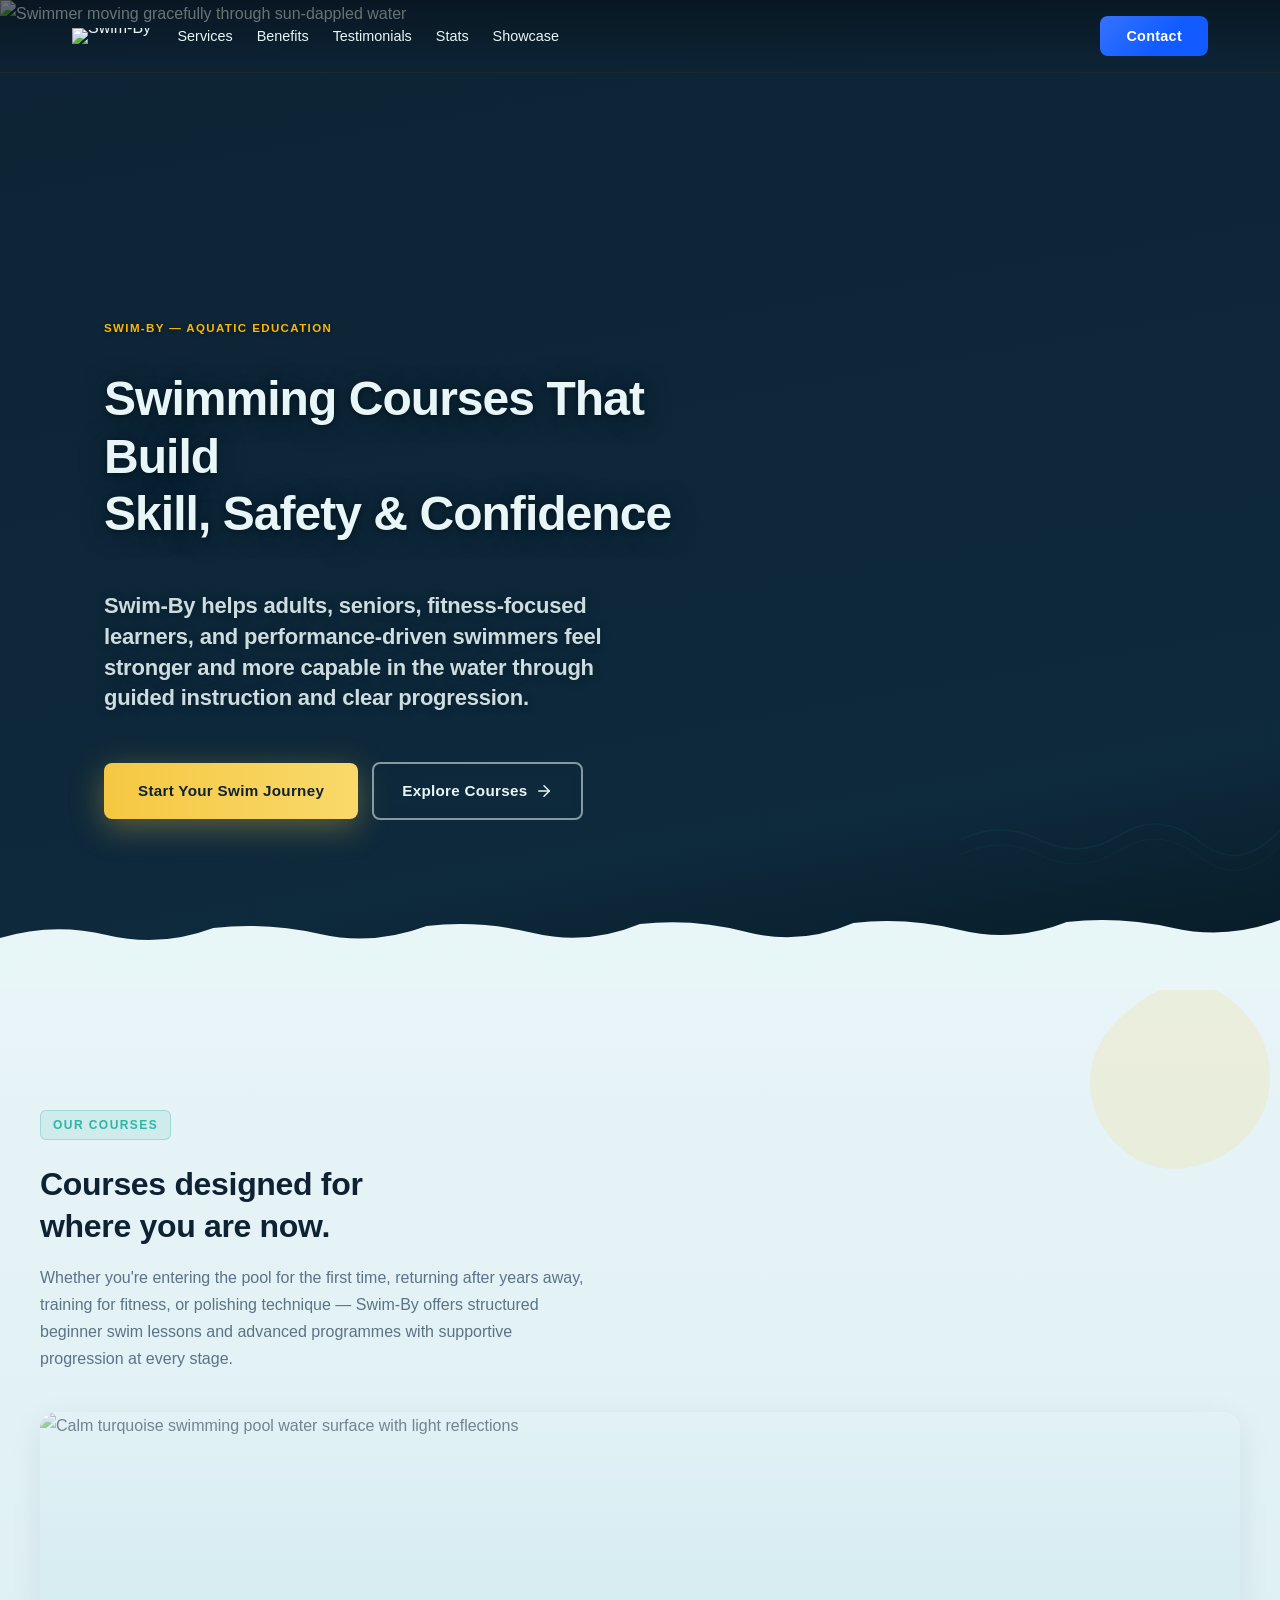
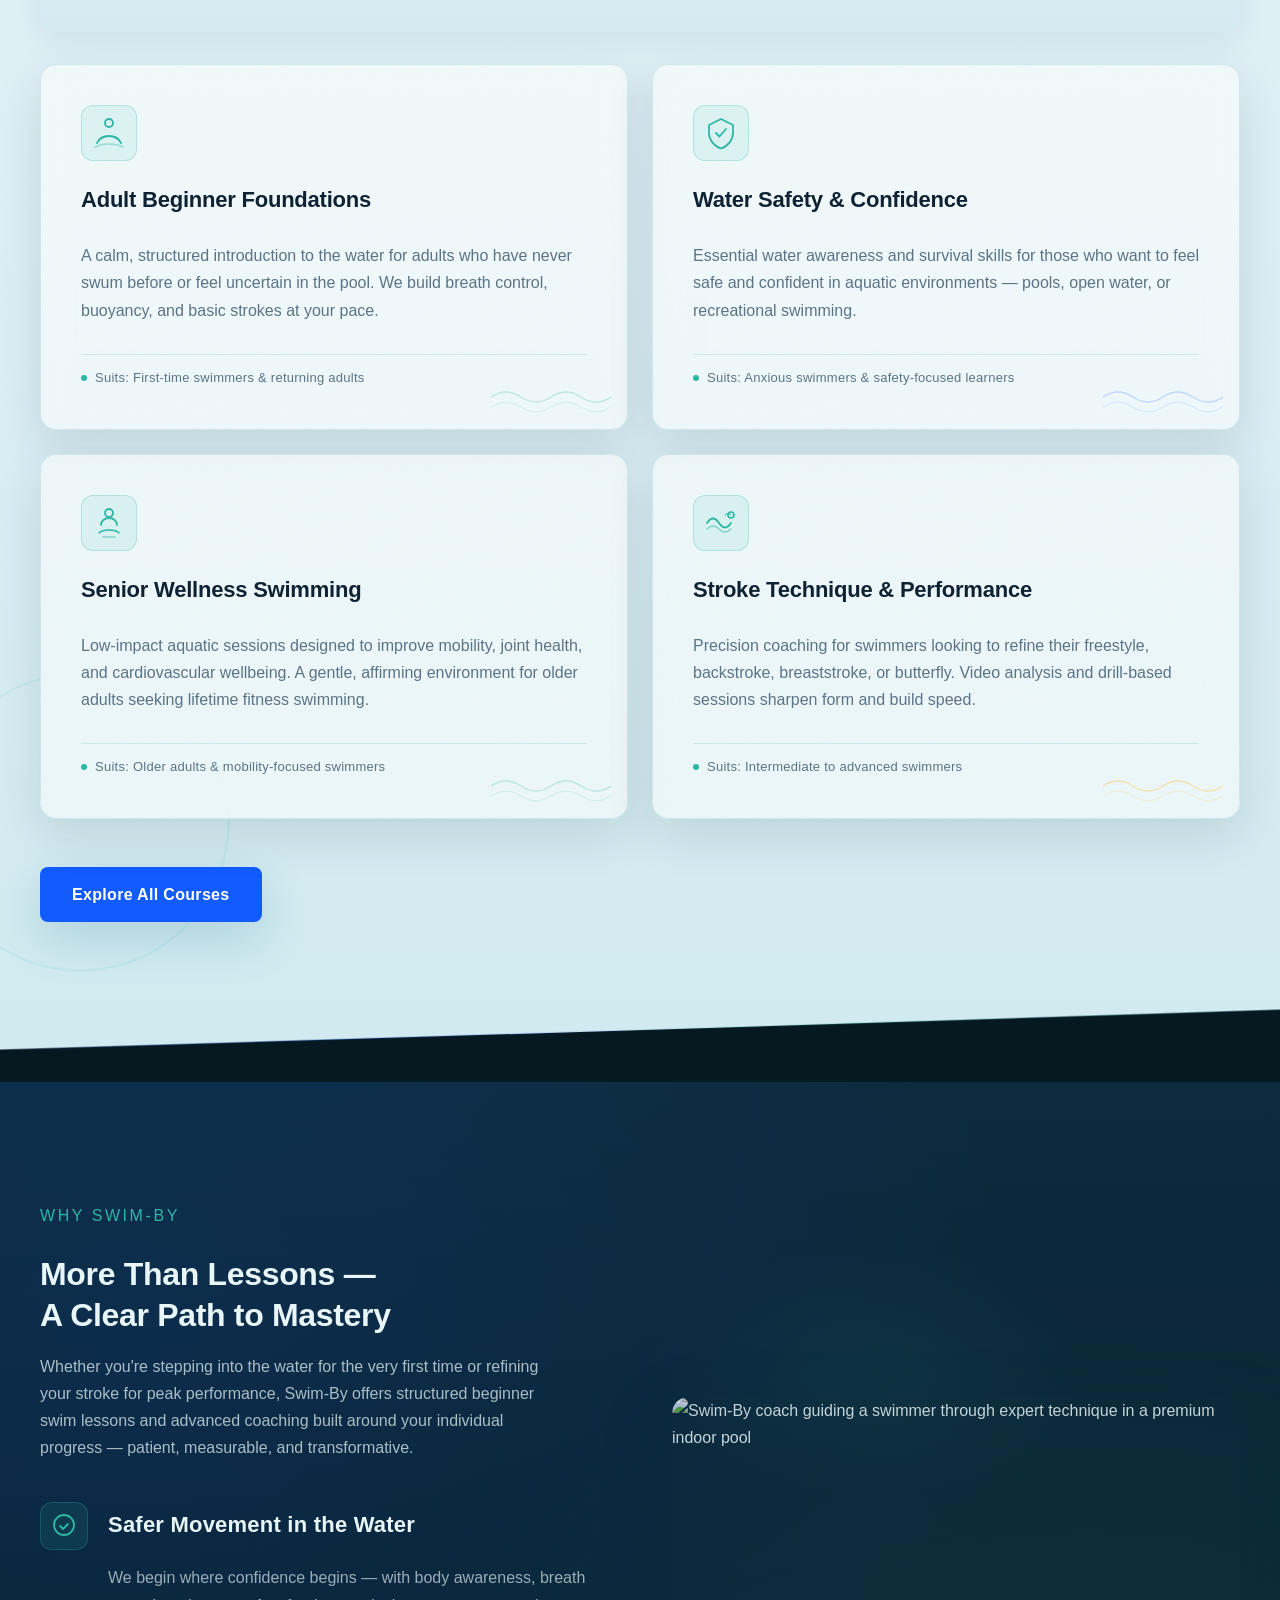
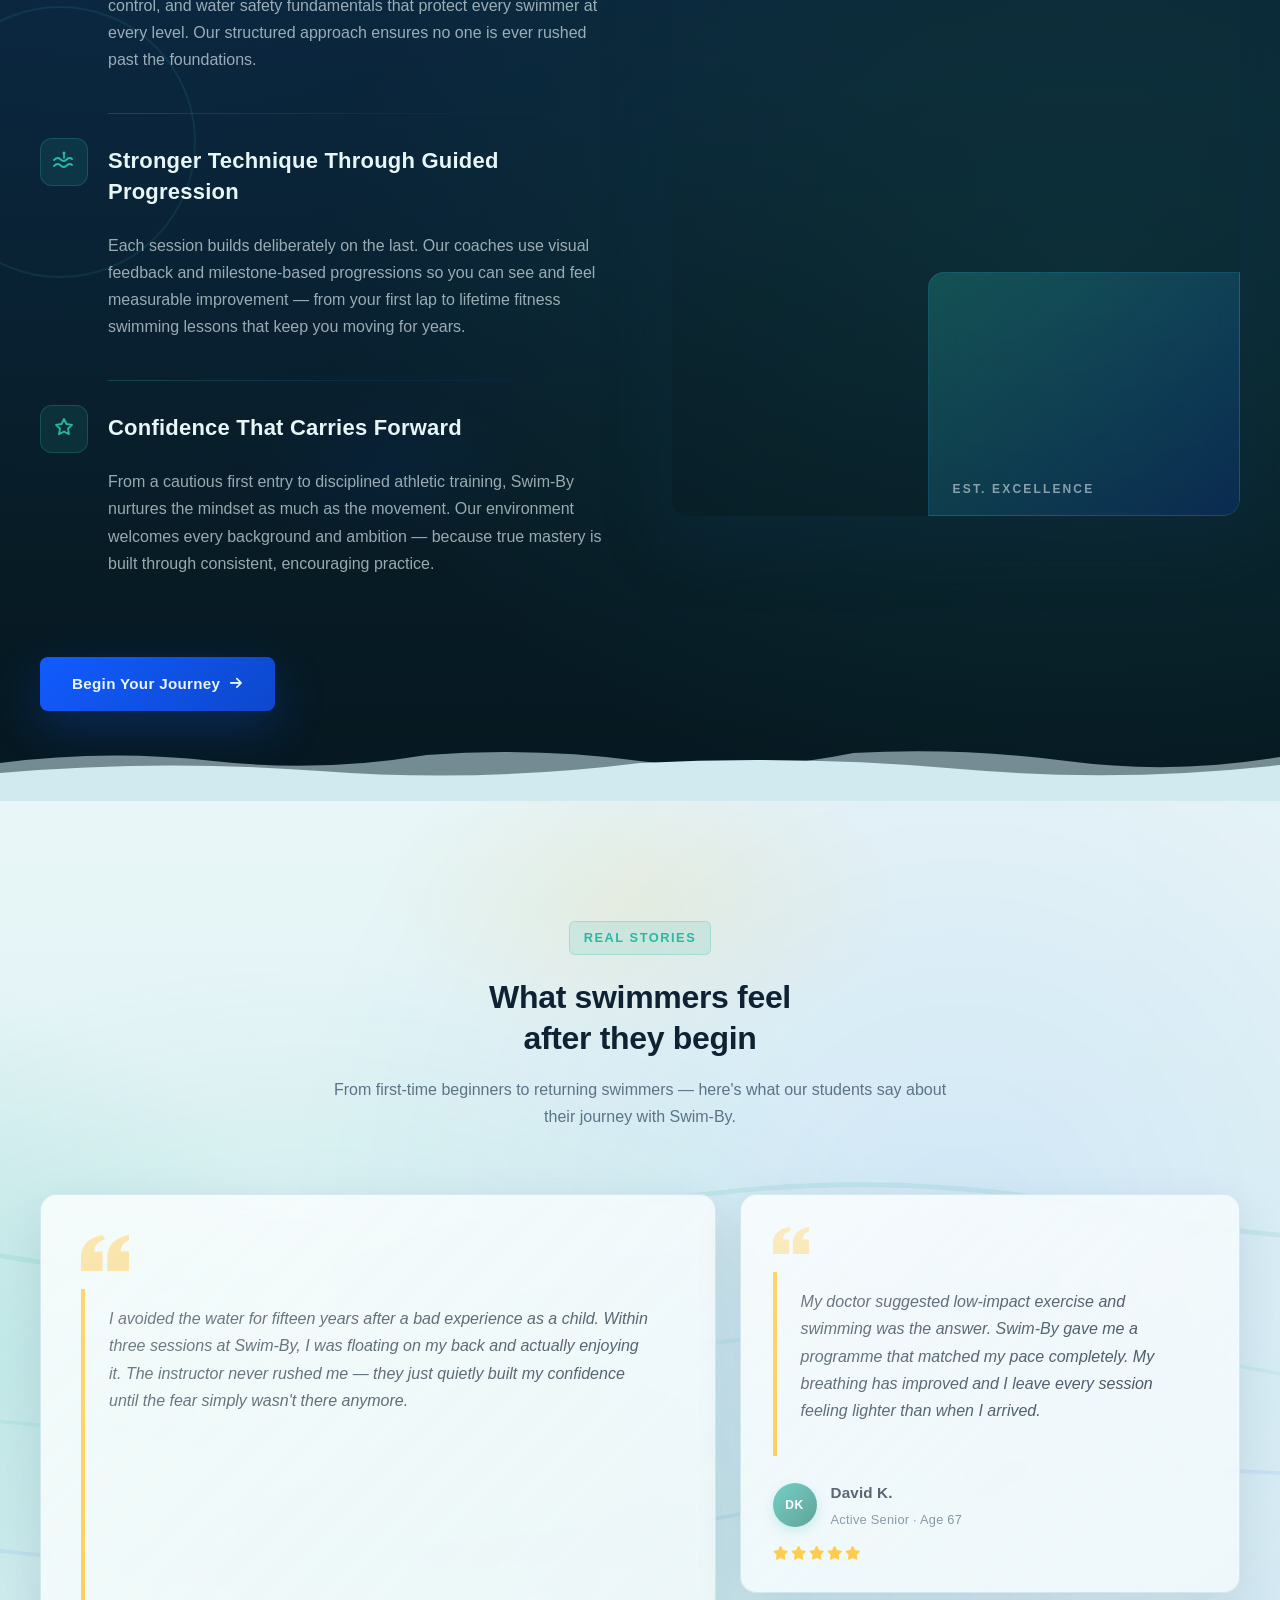
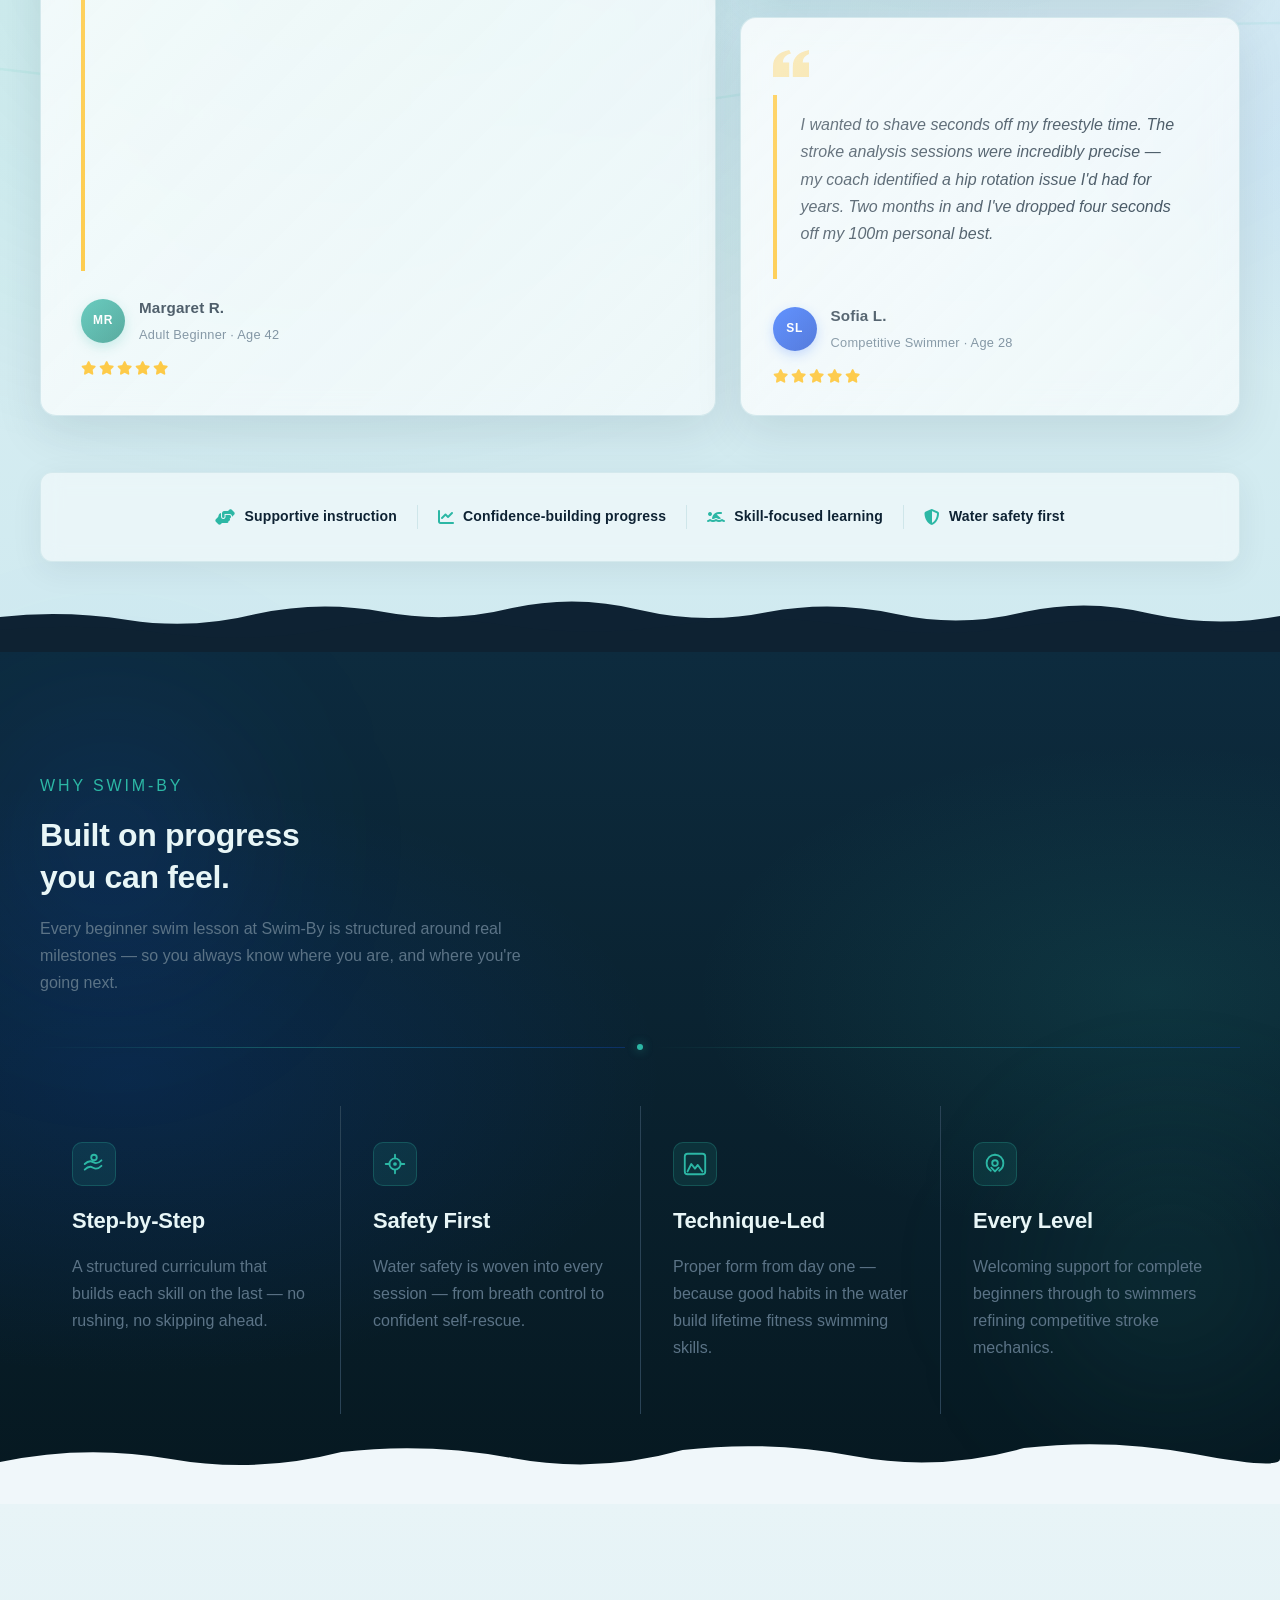
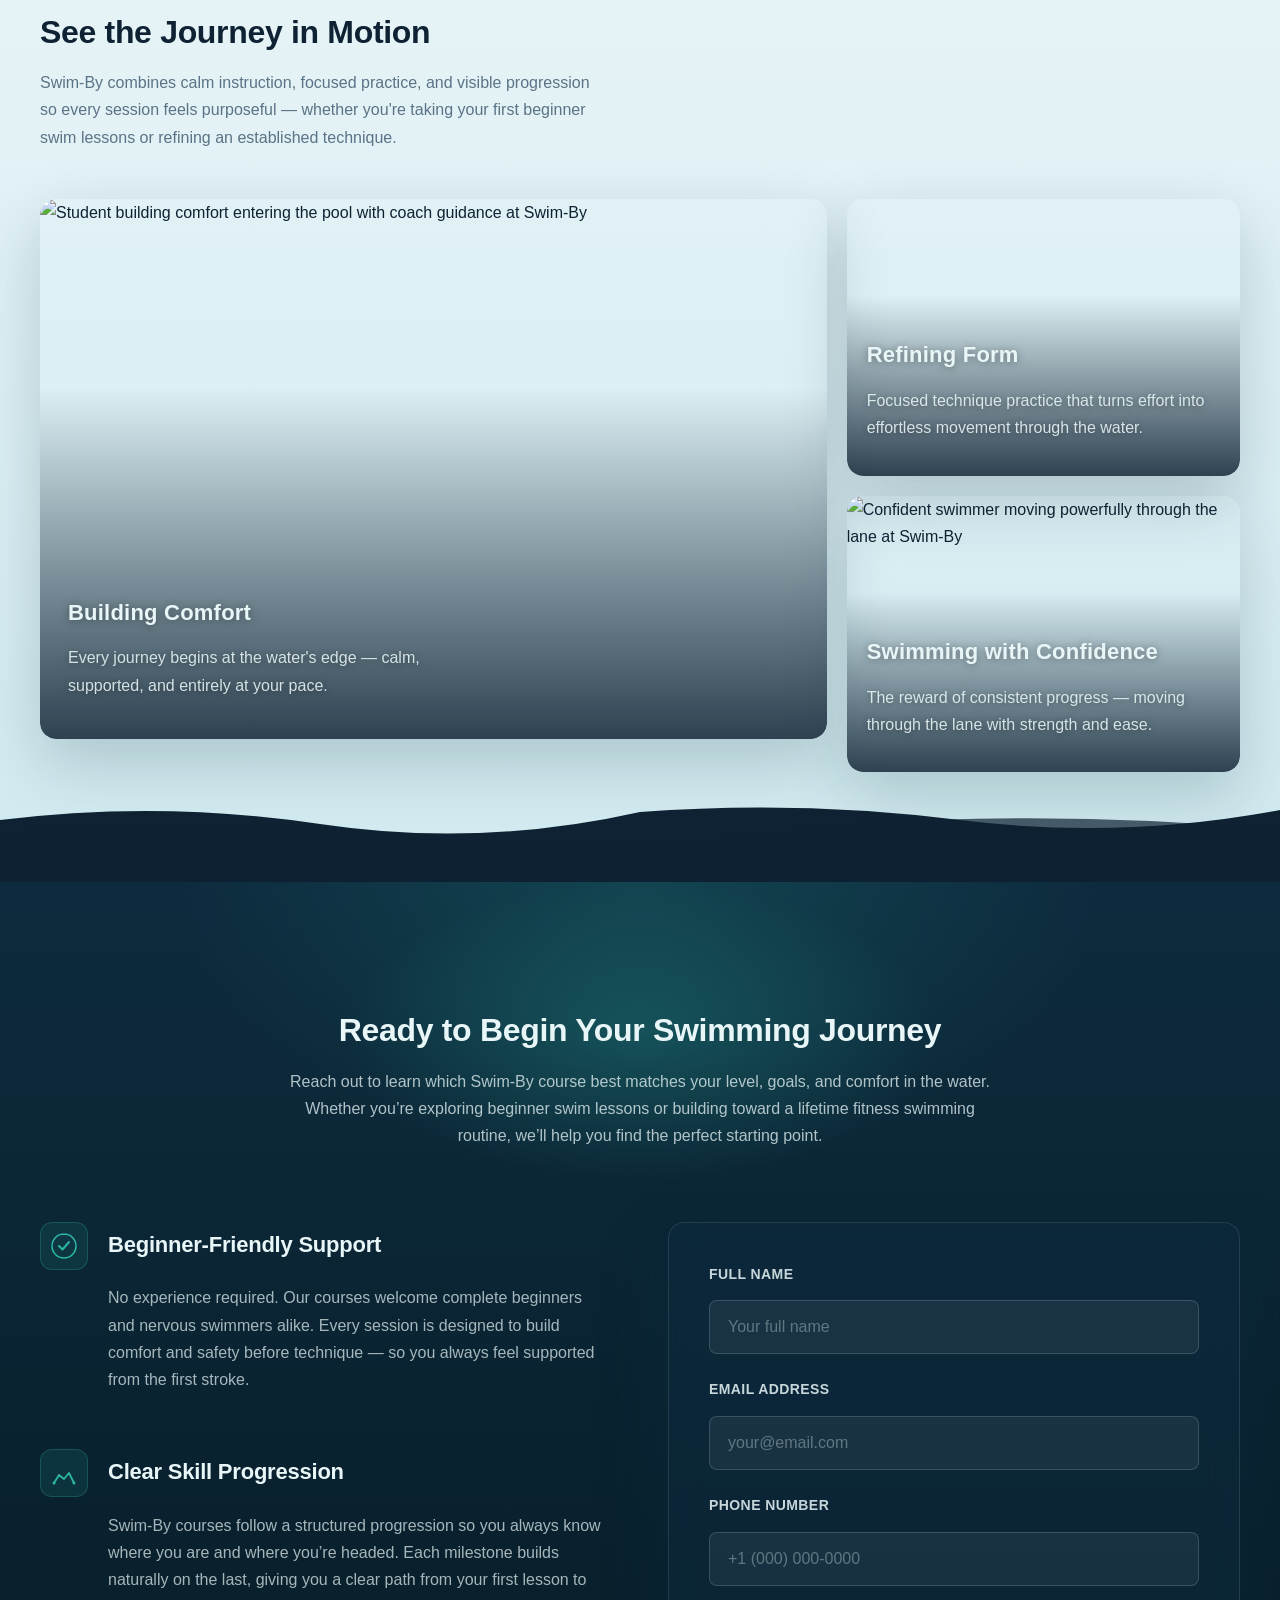
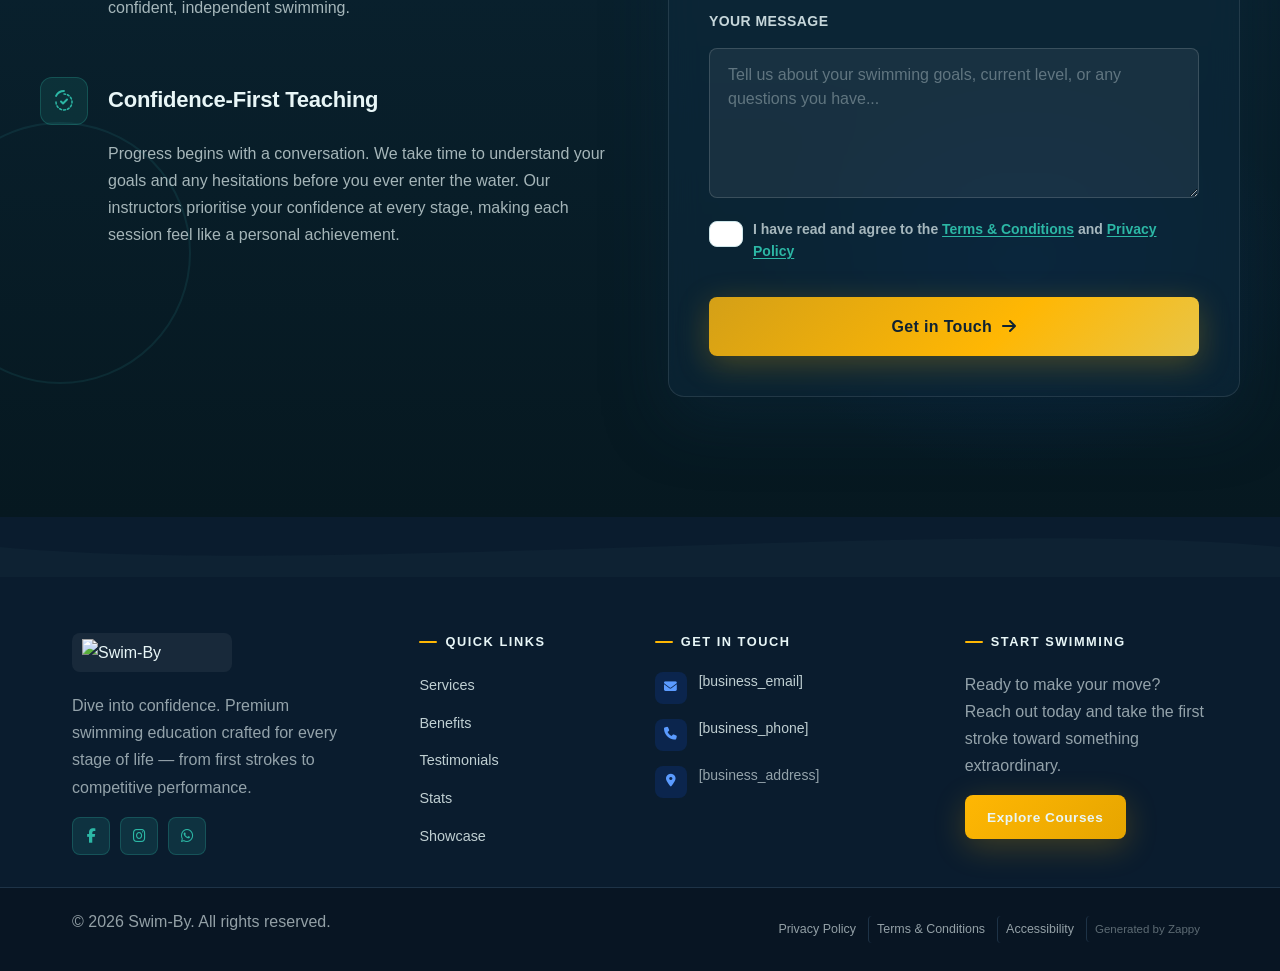
==== commit e7798de3: "Background sync: Progressive GitHub Sync" ====
--- a/index.html
+++ b/index.html
@@ -1336,17 +1336,17 @@
   </div>
 </section>
 
-<section class="home-showcase-section" data-layout-spec="Home-showcase">
+<section class="home-showcase-section" data-layout-spec="Home-showcase" id="home-showcase-section">
   <div class="home-showcase-container">
     <div class="home-showcase-header">
       <h2 class="home-showcase-heading">See the Journey in Motion</h2>
       <p class="home-showcase-subtext">Swim-By combines calm instruction, focused practice, and visible progression so every session feels purposeful — whether you're taking your first beginner swim lessons or refining an established technique.</p>
     </div>
 
-    <div class="home-showcase-grid">
+    <div class="home-showcase-grid zappy-preserve-css-grid" data-original-item-width="787" data-original-gap="20px" style="--zappy-grid-cols: 786.664px 393.336px; grid-template-columns: 786.664px 393.336px; align-items: stretch !important;" data-zappy-explicit-columns="true">
       <!-- Large landscape image (left, ~2/3 width) -->
-      <div class="home-showcase-img-wrap home-showcase-img-large">
-        <img data-placeholder="home-showcase-image-1" data-context="Premium cinematic photography of a young adult swimmer gently lowering into a bright aqua pool for the first time, coach standing at poolside offering a reassuring hand, soft refracted light dancing across the water surface, shallow depth of field, warm natural light, editorial magazine quality" width="800" height="520" src="/assets/site-home-showcase-image-1.webp" alt="Student building comfort entering the pool with coach guidance at Swim-By">
+      <div class="home-showcase-img-wrap home-showcase-img-large" data-grid-item-index="0">
+        <img data-placeholder="home-showcase-image-1" data-context="Premium cinematic photography of a young adult swimmer gently lowering into a bright aqua pool for the first time, coach standing at poolside offering a reassuring hand, soft refracted light dancing across the water surface, shallow depth of field, warm natural light, editorial magazine quality" width="800" height="520" src="/assets/site-home-showcase-image-1.webp" alt="Student building comfort entering the pool with coach guidance at Swim-By" data-element-type="image" data-element-id="img-1777279972959-mbjafrz47" >
         <div class="home-showcase-overlay">
           <div class="home-showcase-overlay-content">
             <h3>Building Comfort</h3>
@@ -1356,9 +1356,9 @@
       </div>
 
       <!-- Two stacked portrait images (right, ~1/3 width) -->
-      <div class="home-showcase-stack">
+      <div class="home-showcase-stack" data-grid-item-index="1">
         <div class="home-showcase-img-wrap home-showcase-img-portrait">
-          <img data-placeholder="home-showcase-image-2" data-context="Close-up cinematic shot of a swimmer mid-stroke in a lap pool, arms extended in perfect freestyle technique, crystal clear water with caustic light patterns on the pool floor, editorial soft grain film quality, focused concentration visible on the face, premium aquatic photography" width="400" height="260" src="/assets/site-home-showcase-image-2.webp" alt="Swimmer refining freestyle technique in a Swim-By session">
+          <div data-zappy-zoom-wrapper="true" data-element-id="img-1777279972959-o0w4z5i5g" data-element-type="image" data-zappy-zoom-wrapper-width="399px" data-zappy-zoom-wrapper-height="298px" data-zappy-zoom-wrapper-width-mode="px" data-zappy-zoom-clip="true" data-zappy-wrapper-margins-applied="true" style="position: relative !important; overflow: hidden !important; width: 399px !important; max-width: 100% !important; margin-left: auto !important; margin-right: auto !important; height: 298px !important; display: block !important;"><img data-placeholder="home-showcase-image-2" data-context="Close-up cinematic shot of a swimmer mid-stroke in a lap pool, arms extended in perfect freestyle technique, crystal clear water with caustic light patterns on the pool floor, editorial soft grain film quality, focused concentration visible on the face, premium aquatic photography" width="400" height="260" src="/assets/site-home-showcase-image-2.webp" alt="Swimmer refining freestyle technique in a Swim-By session" data-element-type="image" data-element-id="img-1777279972959-o0w4z5i5g" style="object-position: 95% 51% !important; display: block; margin-top: 0px !important; margin-bottom: 0px !important; left: -4.34114% !important; top: -1.53% !important; width: 104.57% !important; height: 103% !important; max-width: none !important; max-height: none !important; object-fit: cover !important;" data-zappy-zoom="1.03" data-zappy-object-position="95% 51%"></div>
           <div class="home-showcase-overlay">
             <div class="home-showcase-overlay-content">
               <h3>Refining Form</h3>
@@ -1368,7 +1368,7 @@
         </div>
 
         <div class="home-showcase-img-wrap home-showcase-img-portrait">
-          <img data-placeholder="home-showcase-image-3" data-context="Wide editorial photograph of a confident adult swimmer powering through a lane in a pristine outdoor pool, strong purposeful stroke, golden hour light casting warm reflections across the water, sense of freedom and mastery, lifetime fitness swimming, cinematic premium photography with soft grain" width="400" height="260" src="/assets/site-home-showcase-image-3.webp" alt="Confident swimmer moving powerfully through the lane at Swim-By">
+          <img data-placeholder="home-showcase-image-3" data-context="Wide editorial photograph of a confident adult swimmer powering through a lane in a pristine outdoor pool, strong purposeful stroke, golden hour light casting warm reflections across the water, sense of freedom and mastery, lifetime fitness swimming, cinematic premium photography with soft grain" width="400" height="260" src="/assets/site-home-showcase-image-3.webp" alt="Confident swimmer moving powerfully through the lane at Swim-By" data-element-type="image" data-element-id="img-1777279972959-rvginkked" >
           <div class="home-showcase-overlay">
             <div class="home-showcase-overlay-content">
               <h3>Swimming with Confidence</h3>
@@ -1674,5 +1674,148 @@
       window.addEventListener('resize', function() { clearTimeout(window._mlrt); window._mlrt = setTimeout(initMobileLangMenu, 250); });
     })();
     </script>
+
+    <script>
+    (function(){
+      var _applied=false;
+      function _isHeroBg(w){var img=w.querySelector('img');if(img&&(img.getAttribute('data-hero-bg')==='true'||img.getAttribute('data-hero-background')==='true'))return true;var p=(w.style.position||'').replace(/\s*!important\s*/g,'').trim();var ww=(w.style.width||'').replace(/\s*!important\s*/g,'').trim();var hh=(w.style.height||'').replace(/\s*!important\s*/g,'').trim();return p==='absolute'&&ww==='100%'&&hh==='100%';}
+      function fixDesktopWrappers(){
+        // No-op: desktop wrapper restoration is handled by ZAPPY_PUBLISHED_ZOOM_WRAPPER_RUNTIME
+        // in script.js (restoreWrapperDimensions). The old inflation logic here was expanding
+        // small wrappers (e.g. 139px logo wrappers) to their parent width, conflicting with
+        // the correct stored dimensions.
+      }
+      function _parsePos(s){var x=50,y=50;try{var m=(s||'').match(/(-?d+(?:.d+)?)%s+(-?d+(?:.d+)?)%/);if(m){x=parseFloat(m[1]);y=parseFloat(m[2]);}}catch(e){}if(!isFinite(x))x=50;if(!isFinite(y))y=50;return{x:Math.max(0,Math.min(100,x)),y:Math.max(0,Math.min(100,y))};}
+      function _coverPct(iA,cA){if(!isFinite(iA)||iA<=0||!isFinite(cA)||cA<=0)return{w:100,h:100};if(iA>=cA)return{w:(iA/cA)*100,h:100};return{w:100,h:(cA/iA)*100};}
+      function applyMobile(){
+        if(_applied)return;_applied=true;
+        document.querySelectorAll('[data-zappy-zoom-wrapper="true"]').forEach(function(w){
+          if(_isHeroBg(w))return;
+          var cw=w.style.getPropertyValue('width');
+          var _sW=parseFloat(w.getAttribute('data-zappy-zoom-wrapper-width'))||0;
+          var _sH=parseFloat(w.getAttribute('data-zappy-zoom-wrapper-height'))||0;
+          if(!cw&&!(_sW>0&&_sH>0))return;
+          if(!w._zappyDesktop)w._zappyDesktop={wStyle:w.getAttribute('style')};
+          var img=w.querySelector('img');
+          if(!img)return;
+          if(!img._zappyDesktop)img._zappyDesktop={src:img.getAttribute('src'),style:img.getAttribute('style')};
+          var mobileZoomStr=img.getAttribute('data-zappy-mobile-zoom');
+          var mobileZoom=parseFloat(mobileZoomStr);
+          var mobileSrc=img.getAttribute('data-zappy-mobile-src');
+          var mobilePos=img.getAttribute('data-zappy-mobile-object-position');
+          var hasMobileOverrides=mobilePos||mobileZoomStr;
+          var parentOvf=w.parentElement?((w.parentElement.style.overflow||'')+(window.getComputedStyle(w.parentElement).overflow||'')).trim():'';
+          var inConstrainedParent=parentOvf.indexOf('hidden')!==-1||parentOvf.indexOf('clip')!==-1;
+          if(inConstrainedParent){
+            w.style.setProperty('max-width','100%','important');
+          }else{
+            w.style.setProperty('width','100%','important');
+            w.style.setProperty('max-width','100%','important');
+          }
+          if(mobileSrc)img.src=mobileSrc;
+          function _applyZoomCrop(_img,_w,_ePos,_eZoom){
+            var rect=_w.getBoundingClientRect();
+            if(!rect||!rect.width||!rect.height)return;
+            var nW=_img.naturalWidth||0,nH=_img.naturalHeight||0;
+            if(!(nW>0&&nH>0))return;
+            var iA=nW/nH,cA=rect.width/rect.height;
+            var cv=_coverPct(iA,cA);
+            var wP=100,hP=100;
+            if(_eZoom>=1){wP=cv.w*_eZoom;hP=cv.h*_eZoom;}
+            else{var t2=(_eZoom-0.5)/0.5;if(!isFinite(t2))t2=0;t2=Math.max(0,Math.min(1,t2));wP=100+t2*(cv.w-100);hP=100+t2*(cv.h-100);}
+            var p2=_parsePos(_ePos);
+            var lP=(100-wP)*(p2.x/100);
+            var tP=(100-hP)*(p2.y/100);
+            _img.style.setProperty('position','absolute','important');
+            _img.style.setProperty('left',lP+'%','important');
+            _img.style.setProperty('top',tP+'%','important');
+            _img.style.setProperty('width',wP+'%','important');
+            _img.style.setProperty('height',hP+'%','important');
+            _img.style.setProperty('max-width','none','important');
+            _img.style.setProperty('max-height','none','important');
+            _img.style.setProperty('display','block','important');
+            _img.style.setProperty('object-fit',_eZoom<1?'fill':'cover','important');
+            _img.style.setProperty('transform','none','important');
+            _img.style.setProperty('margin','0','important');
+          }
+          if(hasMobileOverrides||(_sW>0&&_sH>0)){
+            var effZoom=(isFinite(mobileZoom)&&mobileZoom>0)?mobileZoom:(parseFloat(img.getAttribute('data-zappy-zoom'))||1);
+            var effPos=mobilePos||img.getAttribute('data-zappy-object-position')||img.style.objectPosition||'50% 50%';
+            w.style.setProperty('overflow','hidden','important');
+            w.style.setProperty('position','relative','important');
+            w.style.setProperty('width','100%','important');
+            w.style.setProperty('max-width','100%','important');
+            if(_sW>0&&_sH>0){w.style.setProperty('padding-bottom','0','important');w.style.setProperty('aspect-ratio',_sW+'/'+_sH,'important');w.style.setProperty('height','auto','important');}
+            _applyZoomCrop(img,w,effPos,effZoom);
+            if(!(img.complete&&img.naturalWidth>0)){
+              (function(_i,_w2,_p,_z){_i.addEventListener('load',function _ol(){_i.removeEventListener('load',_ol);try{_applyZoomCrop(_i,_w2,_p,_z);}catch(e){}});
+              })(img,w,effPos,effZoom);
+            }
+          }else{
+            if(!inConstrainedParent)w.style.setProperty('height','auto','important');
+            img.style.setProperty('position','relative','important');
+            img.style.setProperty('width','100%','important');
+            img.style.setProperty('height','auto','important');
+            img.style.setProperty('max-width','100%','important');
+            img.style.setProperty('max-height',inConstrainedParent?'none':'400px','important');
+            img.style.setProperty('object-fit','cover','important');
+            img.style.setProperty('left','0','important');
+            img.style.setProperty('top','0','important');
+            img.style.setProperty('transform','none','important');
+          }
+        });
+        document.querySelectorAll('img[data-zappy-mobile-src],img[data-zappy-mobile-object-position],img[data-zappy-mobile-zoom]').forEach(function(img){
+          var zw=img.closest('[data-zappy-zoom-wrapper="true"]');
+          if(zw&&!_isHeroBg(zw))return;
+          if(!img._zappyDesktop)img._zappyDesktop={src:img.getAttribute('src'),style:img.getAttribute('style')};
+          var mobileSrc=img.getAttribute('data-zappy-mobile-src');
+          var mobilePos=img.getAttribute('data-zappy-mobile-object-position');
+          var mobileZoom=parseFloat(img.getAttribute('data-zappy-mobile-zoom'));
+          if(mobileSrc)img.src=mobileSrc;
+          if(mobilePos)img.style.setProperty('object-position',mobilePos,'important');
+          if(mobileZoom>1){
+            img.style.setProperty('transform','scale('+mobileZoom+')','important');
+            img.style.setProperty('transform-origin',mobilePos||'50% 50%','important');
+            var p=img.parentElement;
+            if(p)p.style.setProperty('overflow','hidden','important');
+          }
+        });
+      }
+      function revertDesktop(){
+        if(!_applied)return;_applied=false;
+        document.querySelectorAll('[data-zappy-zoom-wrapper="true"]').forEach(function(w){
+          if(w._zappyDesktop&&w._zappyDesktop.wStyle!=null){w.setAttribute('style',w._zappyDesktop.wStyle);}
+          var img=w.querySelector('img');
+          if(img&&img._zappyDesktop){
+            if(img._zappyDesktop.src!=null)img.setAttribute('src',img._zappyDesktop.src);
+            if(img._zappyDesktop.style!=null)img.setAttribute('style',img._zappyDesktop.style);
+            else img.removeAttribute('style');
+          }
+        });
+        document.querySelectorAll('img[data-zappy-mobile-src],img[data-zappy-mobile-object-position],img[data-zappy-mobile-zoom]').forEach(function(img){
+          var zw=img.closest('[data-zappy-zoom-wrapper="true"]');
+          if(zw&&!_isHeroBg(zw))return;
+          if(img._zappyDesktop){
+            if(img._zappyDesktop.src!=null)img.setAttribute('src',img._zappyDesktop.src);
+            if(img._zappyDesktop.style!=null)img.setAttribute('style',img._zappyDesktop.style);
+            else img.removeAttribute('style');
+          }
+        });
+        _fixHeroBgWrappers();
+        fixDesktopWrappers();
+      }
+      function _fixHeroBgWrappers(){var isMob=window.innerWidth<=768;document.querySelectorAll('[data-zappy-zoom-wrapper="true"]').forEach(function(w){if(!_isHeroBg(w))return;w.style.setProperty('position','absolute','important');w.style.setProperty('top','0','important');w.style.setProperty('left','0','important');w.style.setProperty('width','100%','important');w.style.setProperty('height','100%','important');w.style.setProperty('max-width','none','important');w.style.setProperty('overflow','hidden','important');w.setAttribute('data-zappy-zoom-wrapper-width-mode','full');var img=w.querySelector('img');if(img){img.style.setProperty('width','100%','important');img.style.setProperty('height','100%','important');img.style.setProperty('object-fit','cover','important');img.style.setProperty('position','relative','important');img.style.setProperty('top','0','important');img.style.setProperty('left','0','important');img.style.setProperty('max-width','none','important');img.style.setProperty('max-height','none','important');img.style.setProperty('display','block','important');if(isMob){var mSrc=img.getAttribute('data-zappy-mobile-src');var mPos=img.getAttribute('data-zappy-mobile-object-position');var mZoom=parseFloat(img.getAttribute('data-zappy-mobile-zoom'));if(mSrc){if(!img._zappyDesktop)img._zappyDesktop={src:img.getAttribute('src'),style:img.getAttribute('style')};img.src=mSrc;}if(mPos)img.style.setProperty('object-position',mPos,'important');if(mZoom>1){img.style.setProperty('transform','scale('+mZoom+')','important');img.style.setProperty('transform-origin',mPos||'50% 50%','important');}}}});}
+      function init(){
+        _fixHeroBgWrappers();
+        var mq=window.matchMedia('(max-width:768px)');
+        function onChange(e){if(e.matches)applyMobile();else revertDesktop();}
+        if(mq.matches)applyMobile();
+        else fixDesktopWrappers();
+        try{mq.addEventListener('change',onChange);}catch(e){mq.addListener(onChange);}
+      }
+      if(document.readyState==='loading')document.addEventListener('DOMContentLoaded',init);
+      else setTimeout(init,50);
+    })();
+    </script>
 </body>
 </html>
--- a/styles.css
+++ b/styles.css
@@ -5760,17 +5760,17 @@
     min-width: 0 !important;
   }
   
-  /* CRITICAL: Constrain zoom wrappers on mobile - they often have fixed pixel widths */
+  /* CRITICAL: Constrain zoom wrappers on mobile without breaking saved crop geometry */
   [data-zappy-zoom-wrapper="true"] {
     width: 100% !important;
     max-width: 100% !important;
     min-width: 0 !important;
-    height: auto !important;
-  }
-  
-  /* Fix zoom wrapper images on mobile - make responsive */
-  /* Exclude images with mobile overrides — those are handled by JS to honor user settings */
-  [data-zappy-zoom-wrapper="true"] img:not([data-zappy-mobile-object-position]):not([data-zappy-mobile-zoom]) {
+    overflow: hidden !important;
+    position: relative !important;
+  }
+  
+  /* Legacy zoom wrappers without saved crop data can still fall back to responsive images. */
+  [data-zappy-zoom-wrapper="true"]:not([data-zappy-zoom-wrapper-width]) img:not([data-zappy-mobile-object-position]):not([data-zappy-mobile-zoom]) {
     position: relative !important;
     width: 100% !important;
     height: auto !important;
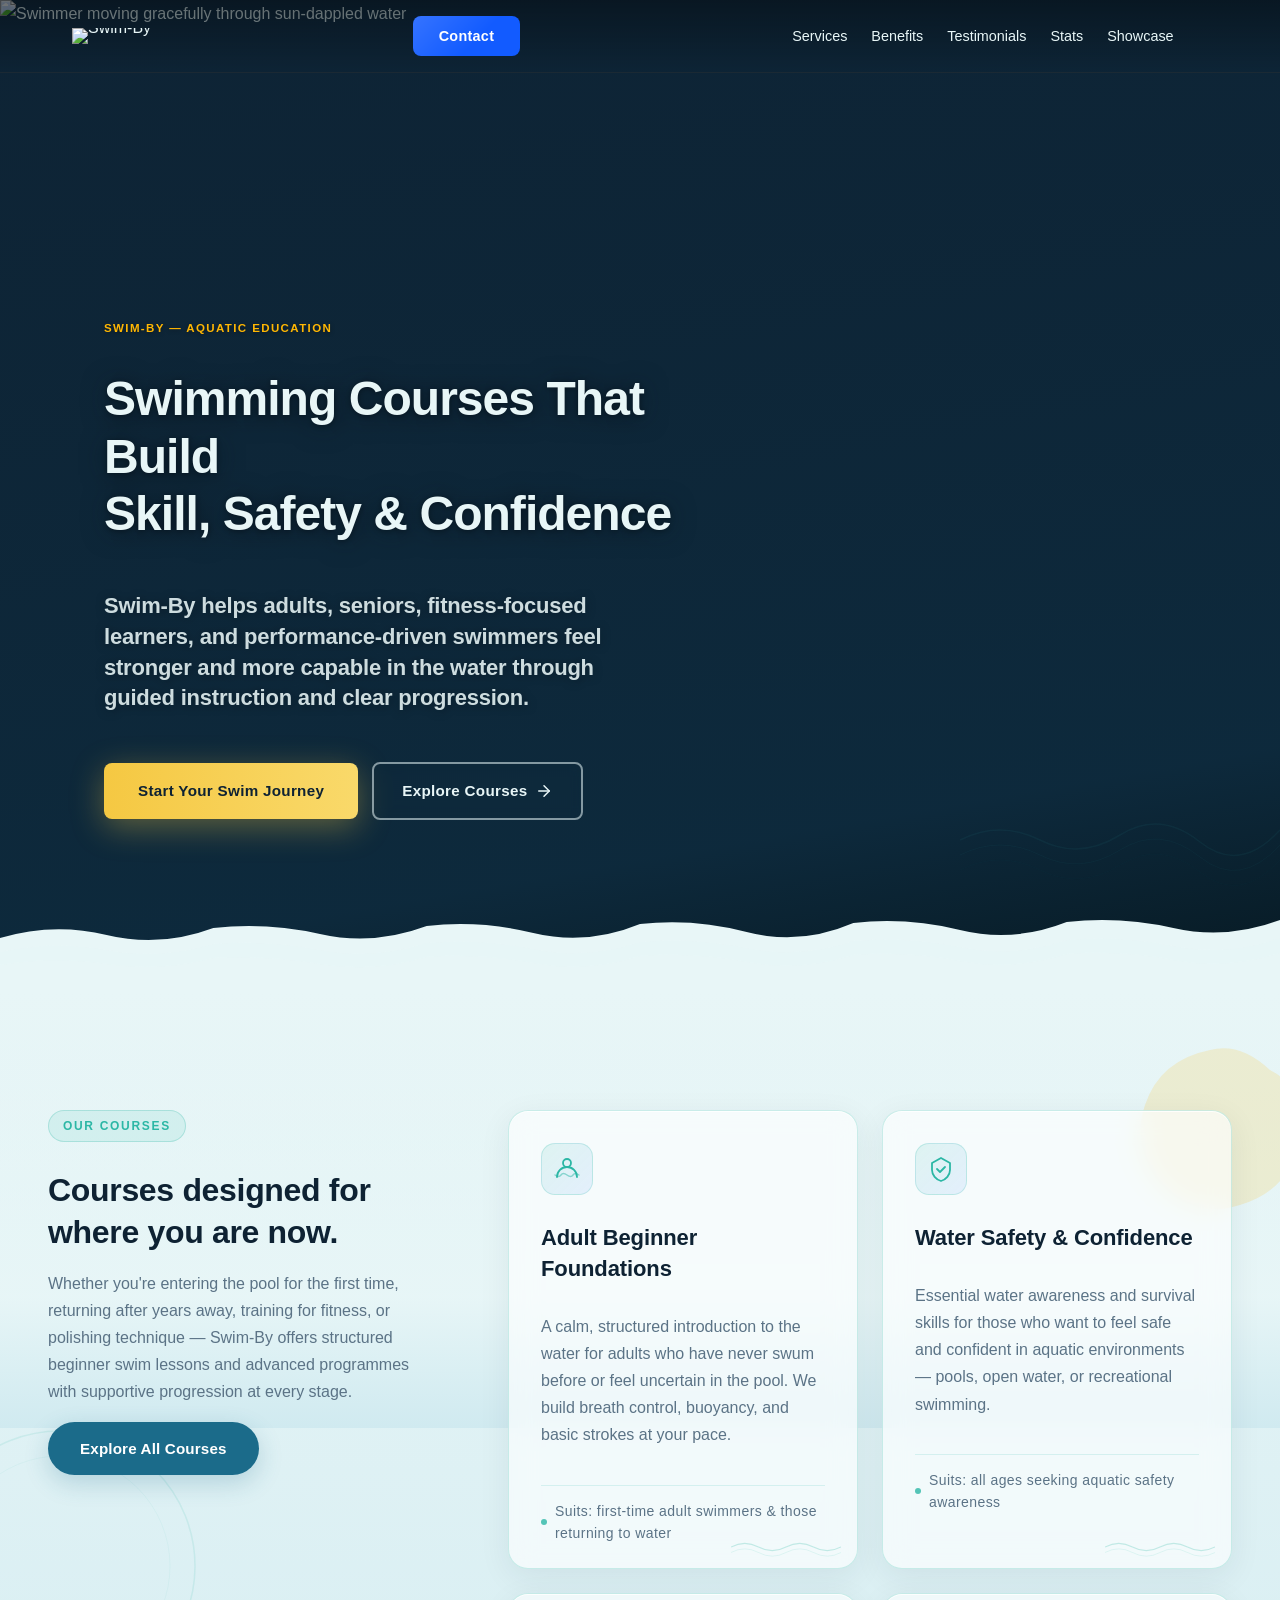
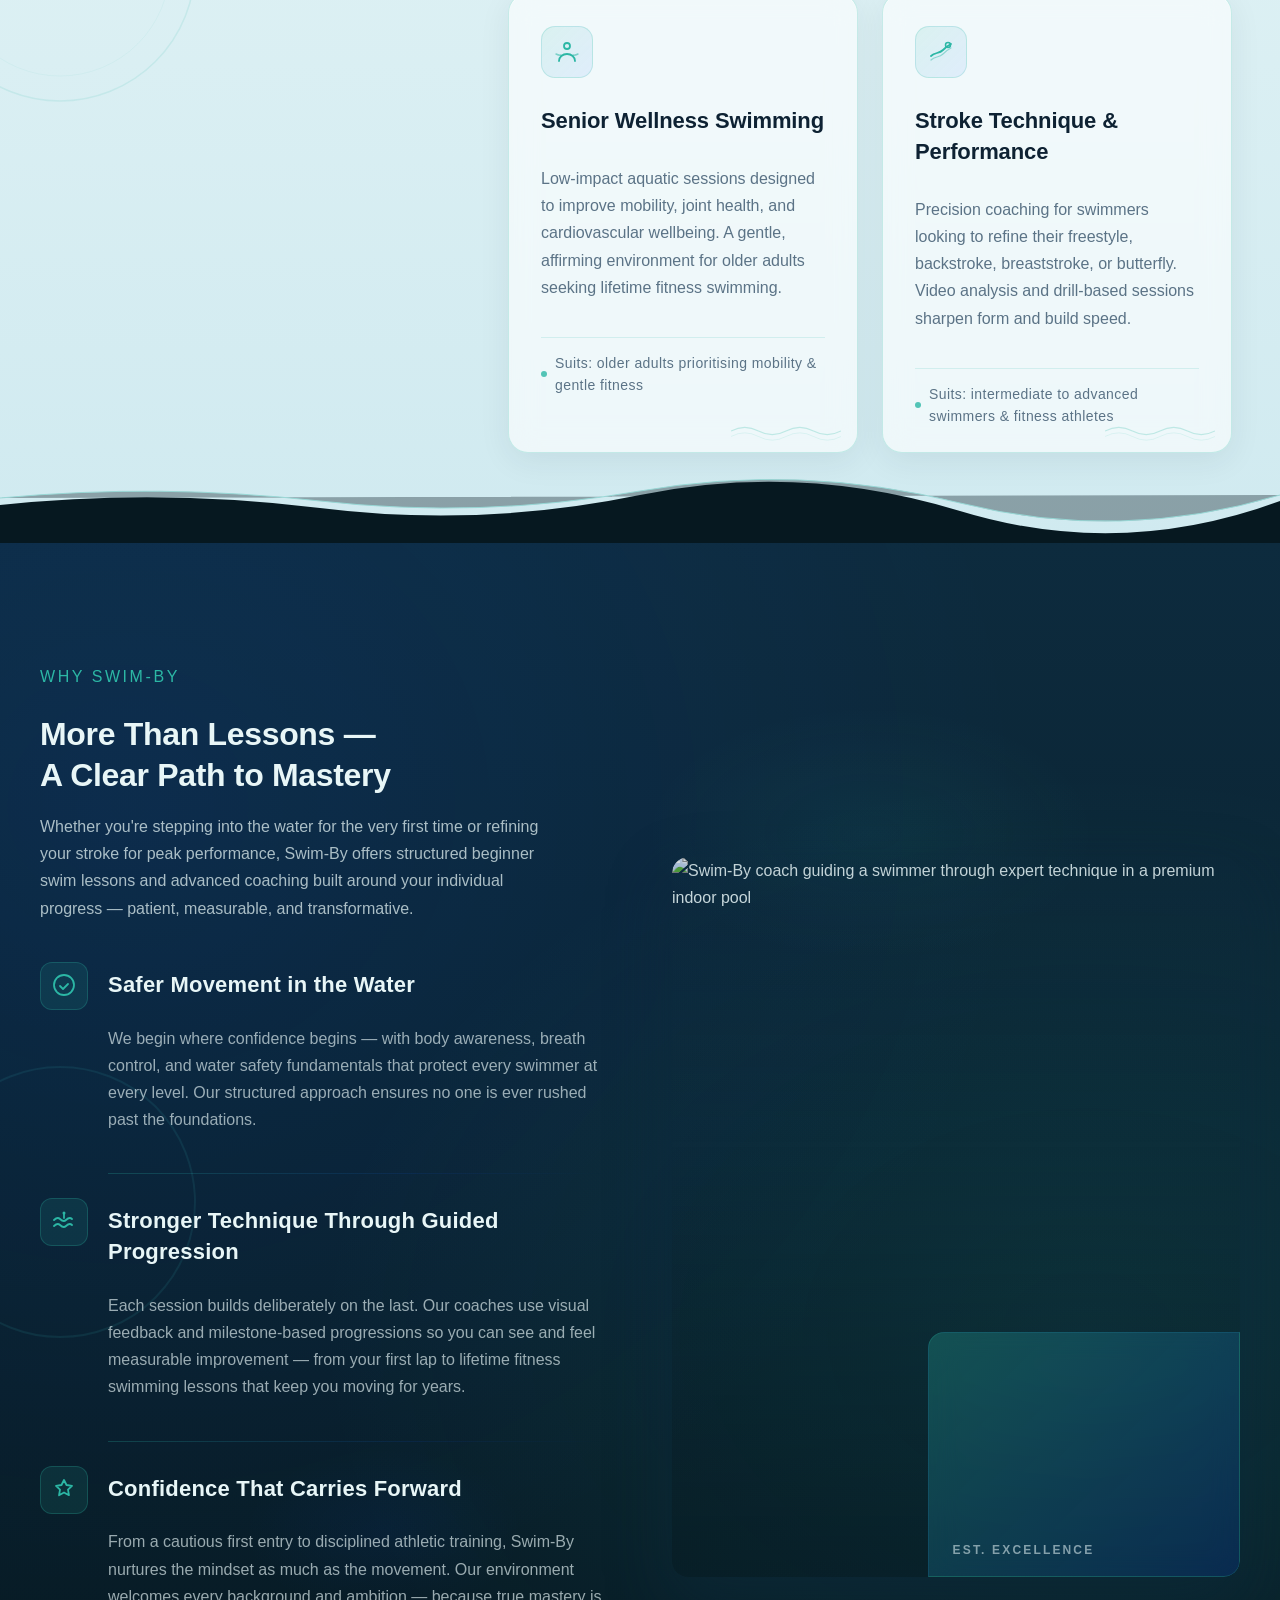
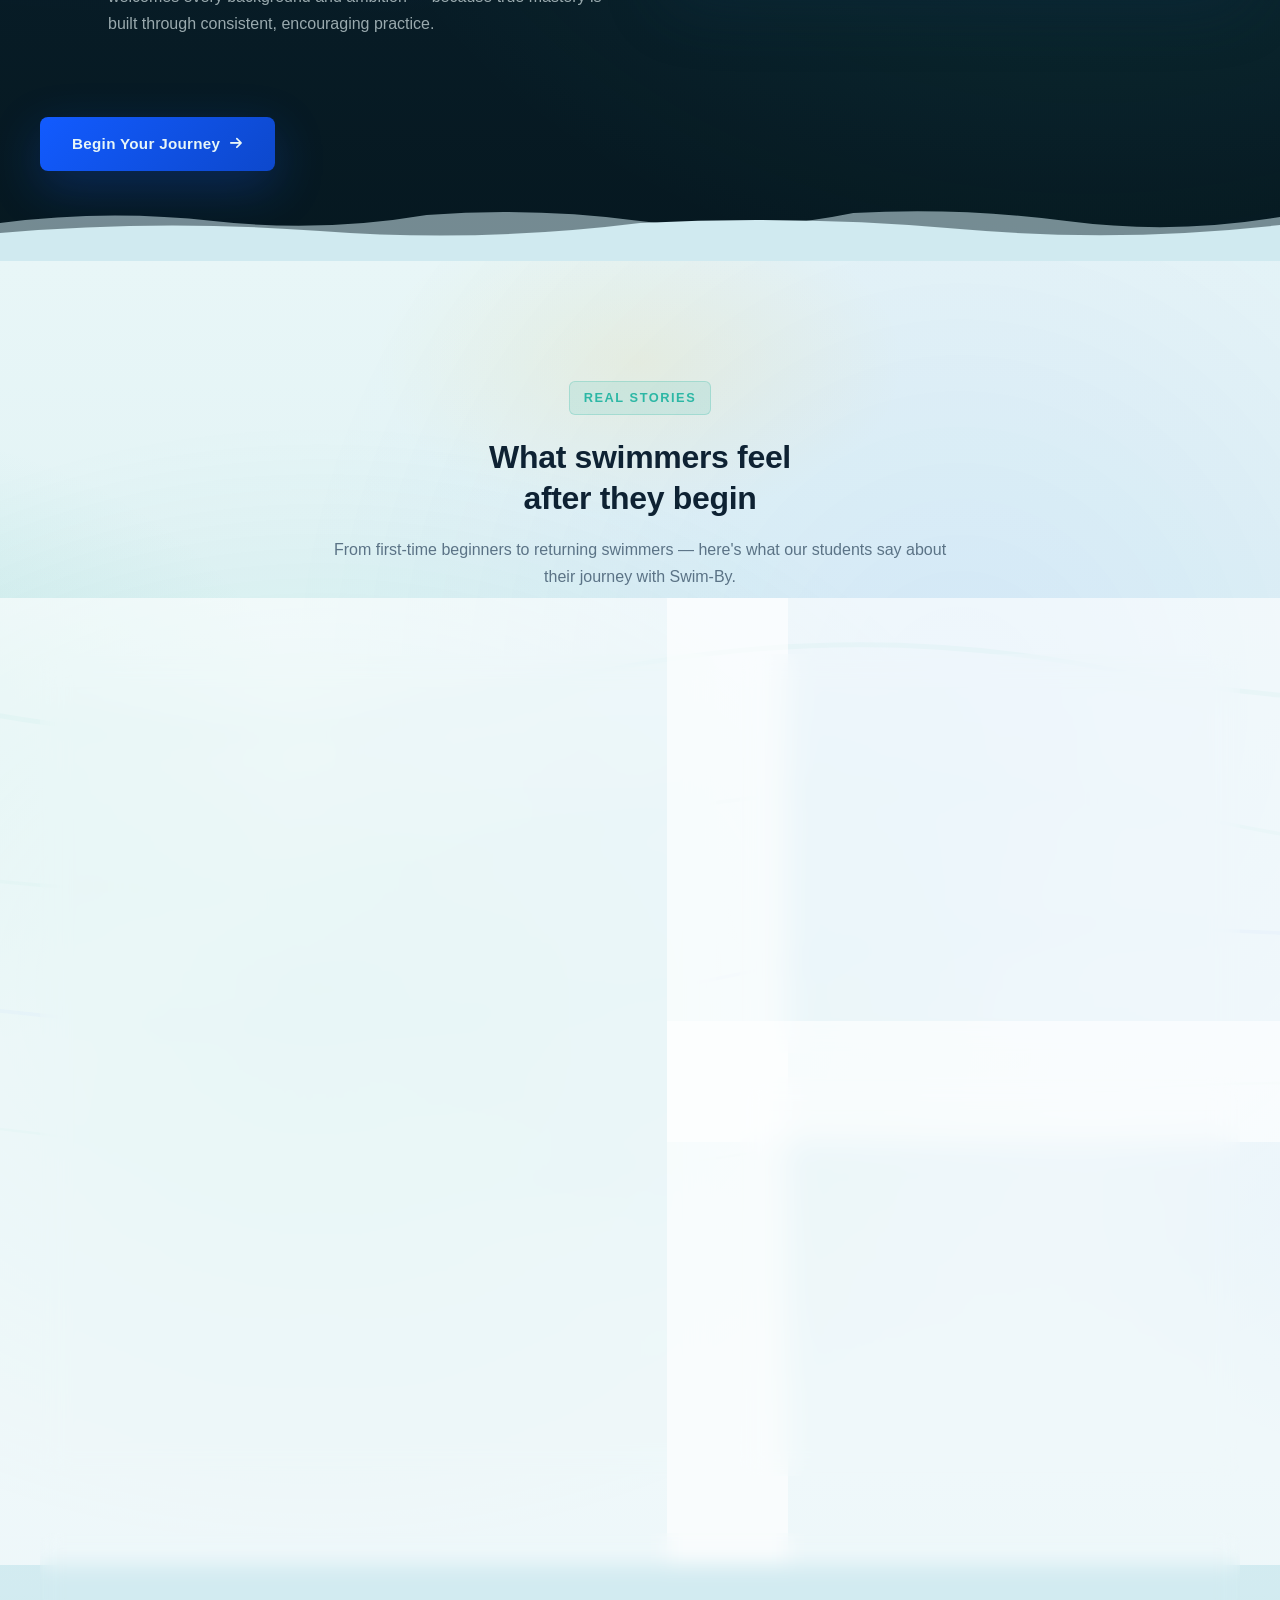
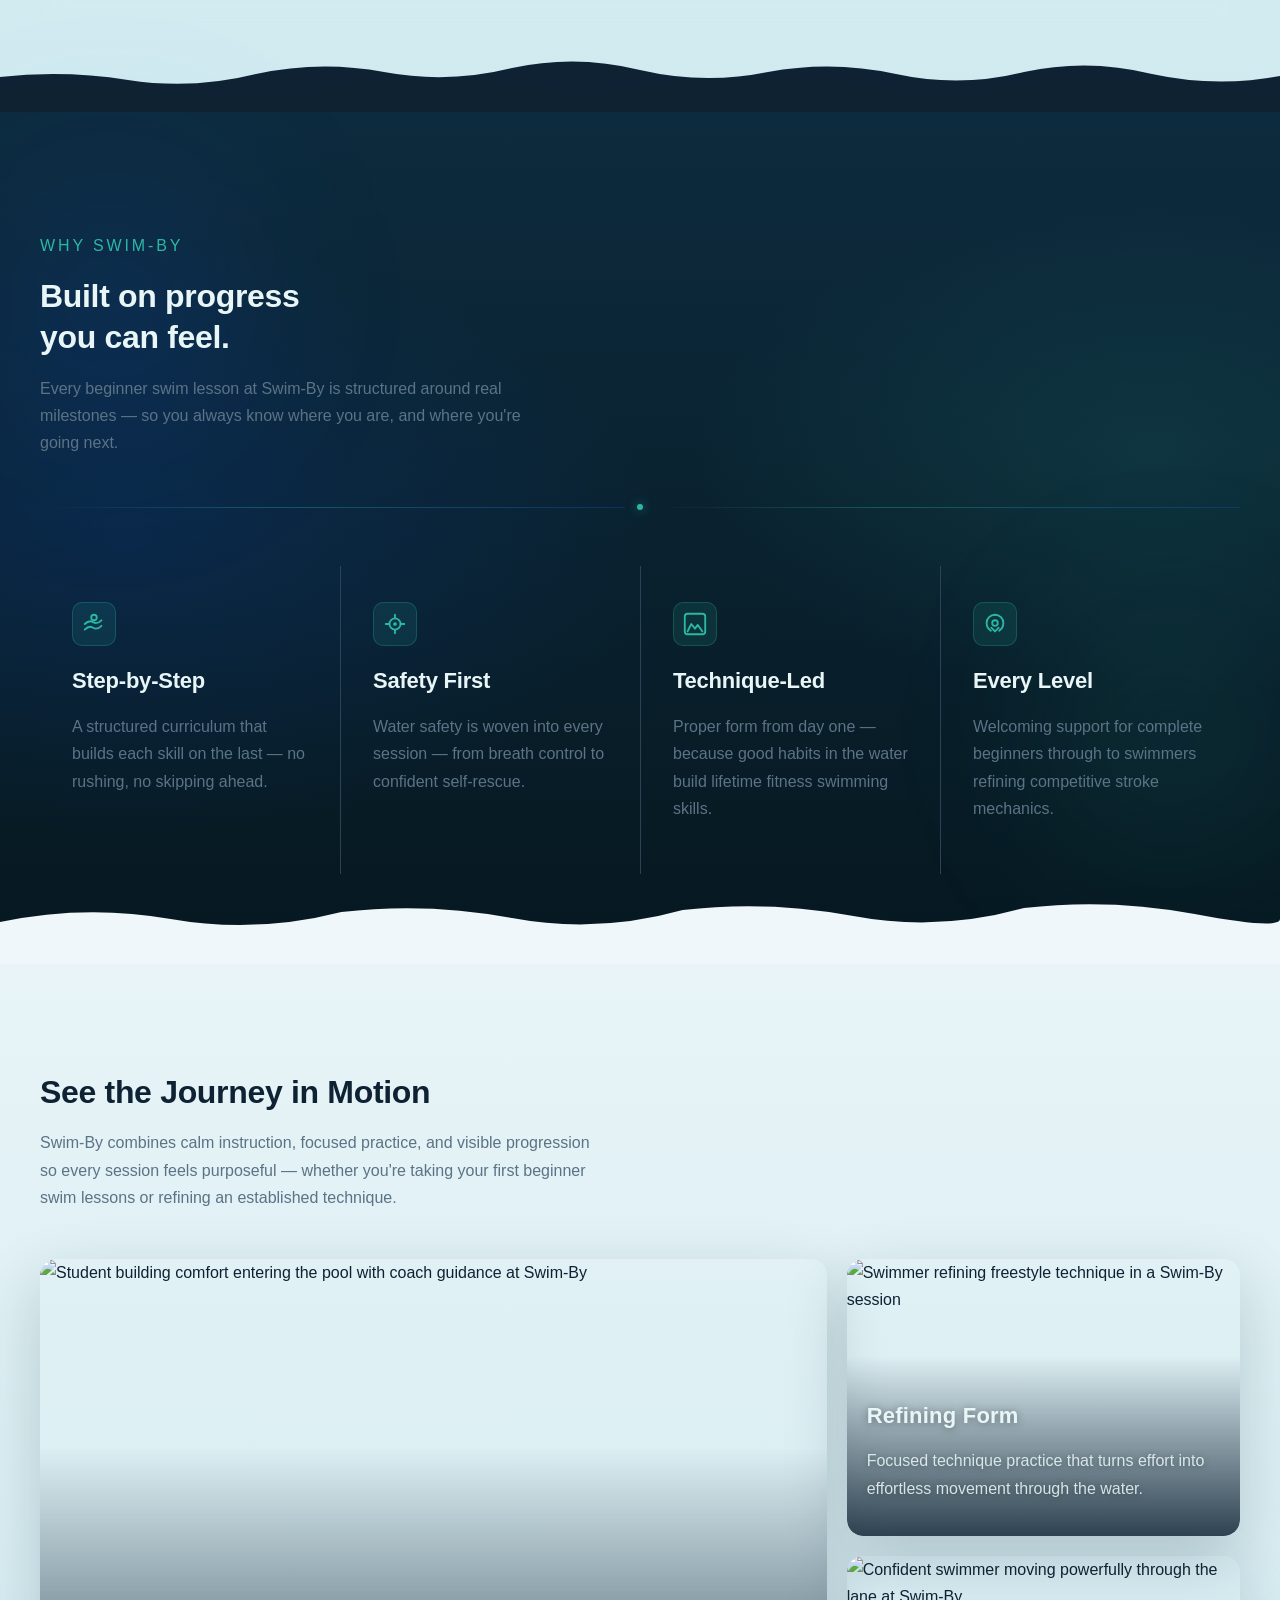
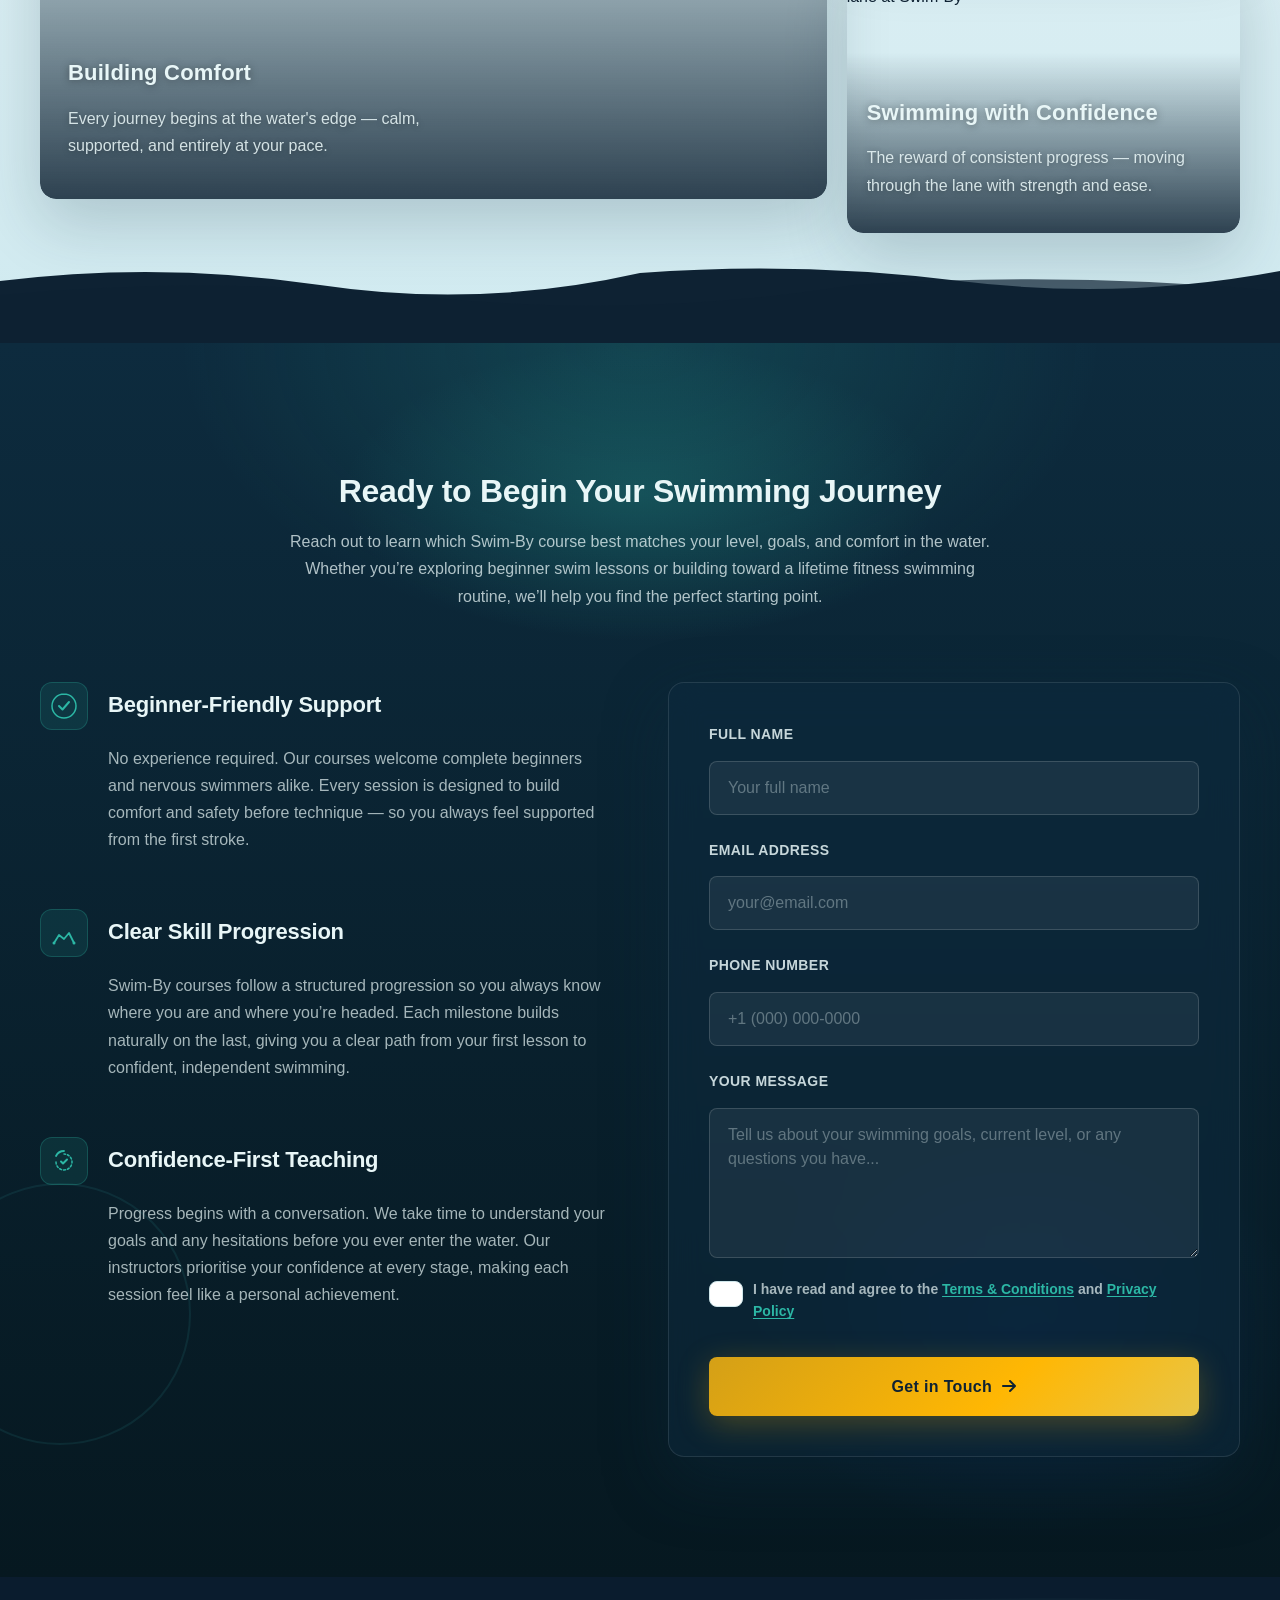
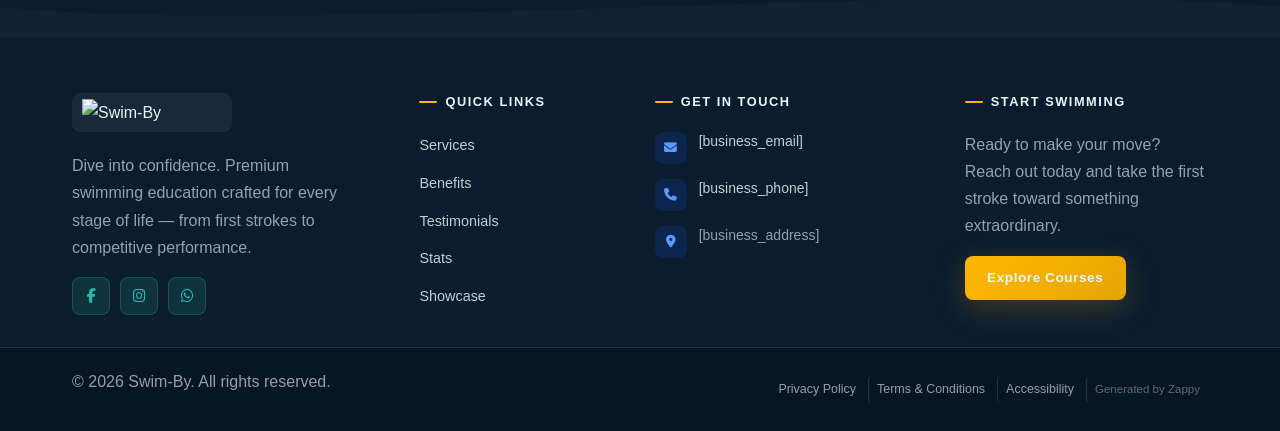
==== commit 67c1cbf5: "Background sync: Progressive GitHub Sync" ====
--- a/index.html
+++ b/index.html
@@ -245,6 +245,359 @@
     <script src="https://cdn.jsdelivr.net/npm/vanilla-cookieconsent@3/dist/cookieconsent.umd.js"></script>
     <!-- Mickidum Accessibility Toolbar -->
     <script src="https://cdn.jsdelivr.net/gh/mickidum/acc_toolbar/acctoolbar/acctoolbar.min.js"></script>
+
+<style data-zappy-section-v2-css="true">
+/* V2 Regenerated Section CSS */
+.home-services-section {
+  position: relative;
+  background-color: var(--bg-light);
+  background-image: linear-gradient(180deg, #E8F6F7 0%, #D0EAF0 100%);
+  color: var(--text-dark);
+  padding: 100px 24px 90px;
+  overflow: visible;
+  font-family: 'Inter', 'Suisse Int\'l', sans-serif;
+}
+
+/* Water texture strip */
+.home-services-section__water-strip {
+  position: absolute;
+  top: 0;
+  left: 0;
+  width: 100%;
+  height: 38%;
+  z-index: 0;
+  overflow: hidden;
+  pointer-events: none;
+}
+
+.home-services-section__water-strip [data-preserve-bg='0'] {
+  width: 100%;
+  height: 100%;
+  opacity: 0.13;
+  filter: saturate(1.2) blur(1px);
+}
+
+.home-services-section__water-overlay {
+  position: absolute;
+  inset: 0;
+  background: linear-gradient(180deg, rgba(232,246,247,0) 0%, rgba(232,246,247,0.85) 70%, #D0EAF0 100%);
+}
+
+/* Decorative ring */
+.home-services-section__deco-ring {
+  position: absolute;
+  left: -80px;
+  top: 50%;
+  transform: translateY(-50%);
+  width: 280px;
+  height: 280px;
+  pointer-events: none;
+  z-index: 0;
+  opacity: 1;
+}
+
+/* Decorative gold blob */
+.home-services-section__deco-blob {
+  position: absolute;
+  top: 40px;
+  right: -30px;
+  width: 200px;
+  height: 200px;
+  pointer-events: none;
+  z-index: 0;
+}
+
+/* Container */
+.home-services-section__container {
+  position: relative;
+  z-index: 1;
+  max-width: 1200px;
+  margin: 0 auto;
+  display: grid;
+  grid-template-columns: 1fr;
+  gap: 48px;
+}
+
+/* Intro block */
+.home-services-section__intro {
+  max-width: 640px;
+}
+
+.home-services-section__label {
+  display: inline-block;
+  font-size: 0.75rem;
+  font-weight: 700;
+  letter-spacing: 0.14em;
+  text-transform: uppercase;
+  color: var(--secondary);
+  background: rgba(44,183,165,0.1);
+  border: 1px solid rgba(44,183,165,0.25);
+  border-radius: 100px;
+  padding: 5px 14px;
+  margin-bottom: 20px;
+}
+
+.home-services-section__heading {
+  font-family: 'Cormorant Garamond', 'Georgia', serif;
+  font-size: 2.25rem;
+  font-weight: 600;
+  line-height: 1.2;
+  letter-spacing: -0.01em;
+  color: var(--text-dark);
+  margin: 0 0 20px;
+}
+
+.home-services-section__intro-text {
+  font-size: 1rem !important;
+  line-height: 1.7;
+  color: var(--text-muted);
+  margin: 0 0 32px;
+  max-width: 560px;
+}
+
+/* CTA button */
+.home-services-section__cta {
+  display: inline-flex;
+  align-items: center;
+  gap: 8px;
+  background: #1B6B8A;
+  color: #FFFFFF;
+  padding: 14px 32px;
+  border-radius: 100px;
+  border: none;
+  font-weight: 700;
+  font-size: 0.95rem;
+  letter-spacing: 0.01em;
+  text-decoration: none;
+  transition: background 0.25s ease, box-shadow 0.25s ease, transform 0.2s ease;
+  box-shadow: 0 8px 24px rgba(27,107,138,0.22);
+}
+
+.home-services-section__cta:hover {
+  background: var(--primary);
+  box-shadow: 0 12px 32px rgba(18,91,255,0.28);
+  transform: translateY(-2px);
+}
+
+/* Cards grid */
+.home-services-section__grid {
+  display: grid;
+  grid-template-columns: 1fr;
+  gap: 24px;
+}
+
+/* Individual card */
+.home-services-section__card {
+  position: relative;
+  background: rgba(255,255,255,0.62);
+  backdrop-filter: blur(14px);
+  -webkit-backdrop-filter: blur(14px);
+  border: 1px solid rgba(44,183,165,0.22);
+  border-radius: 20px;
+  padding: 2rem 2rem 1.5rem;
+  overflow: hidden;
+  display: flex;
+  flex-direction: column;
+  gap: 0;
+  box-shadow: 0 8px 32px rgba(13,43,62,0.07), inset 0 1px 0 rgba(255,255,255,0.8);
+  transition: transform 0.28s ease, box-shadow 0.28s ease, border-color 0.28s ease;
+}
+
+.home-services-section__card::before {
+  content: '';
+  position: absolute;
+  top: 0;
+  left: 0;
+  right: 0;
+  height: 3px;
+  background: linear-gradient(90deg, var(--secondary), var(--primary));
+  border-radius: 20px 20px 0 0;
+  opacity: 0;
+  transition: opacity 0.28s ease;
+}
+
+.home-services-section__card:hover {
+  transform: translateY(-5px);
+  box-shadow: 0 20px 48px rgba(13,43,62,0.13), inset 0 1px 0 rgba(255,255,255,0.9);
+  border-color: rgba(44,183,165,0.42);
+}
+
+.home-services-section__card:hover::before {
+  opacity: 1;
+}
+
+/* Card icon wrap */
+.home-services-section__card-icon-wrap {
+  display: flex;
+  align-items: center;
+  justify-content: center;
+  width: 52px;
+  height: 52px;
+  border-radius: 14px;
+  background: linear-gradient(135deg, rgba(44,183,165,0.12) 0%, rgba(18,91,255,0.08) 100%);
+  border: 1px solid rgba(44,183,165,0.2);
+  color: var(--secondary);
+  margin-bottom: 20px;
+  flex-shrink: 0;
+}
+
+/* Card body */
+.home-services-section__card-body {
+  flex: 1;
+  display: flex;
+  flex-direction: column;
+  gap: 12px;
+}
+
+.home-services-section__card-title {
+  font-family: 'Cormorant Garamond', 'Georgia', serif;
+  font-size: 1.375rem;
+  font-weight: 600;
+  line-height: 1.3;
+  color: var(--text-dark);
+  margin: 0;
+  letter-spacing: -0.005em;
+}
+
+.home-services-section__card-desc {
+  font-size: 1rem !important;
+  line-height: 1.7;
+  color: var(--text-muted);
+  margin: 0;
+}
+
+/* Card tag / audience label */
+.home-services-section__card-tag {
+  display: flex;
+  align-items: center;
+  gap: 8px;
+  margin-top: 8px;
+  padding-top: 14px;
+  border-top: 1px solid rgba(44,183,165,0.15);
+}
+
+.home-services-section__tag-dot {
+  display: inline-block;
+  width: 6px;
+  height: 6px;
+  border-radius: 50%;
+  background: var(--secondary);
+  flex-shrink: 0;
+  opacity: 0.8;
+}
+
+.home-services-section__card-tag small {
+  font-size: 0.8rem;
+  font-weight: 500;
+  letter-spacing: 0.03em;
+  color: var(--text-muted);
+  line-height: 1.5;
+}
+
+/* Card decorative wave */
+.home-services-section__card-wave {
+  position: absolute;
+  bottom: 10px;
+  right: 16px;
+  width: 110px;
+  height: 22px;
+  pointer-events: none;
+  z-index: 0;
+}
+
+/* Bottom divider */
+.home-services-section__divider-wrapper {
+  position: absolute;
+  bottom: 0;
+  left: 0;
+  width: 100%;
+  height: 90px;
+  pointer-events: none;
+  z-index: 5;
+}
+
+.home-services-section__divider-wrapper svg {
+  display: block;
+  width: 100%;
+  height: 100%;
+}
+
+/* Responsive: tablet and up */
+@media (min-width: 640px) {
+  .home-services-section__grid {
+    grid-template-columns: 1fr 1fr;
+    gap: 28px;
+  }
+}
+
+@media (min-width: 900px) {
+  .home-services-section {
+    padding: 120px 48px 90px;
+  }
+
+  .home-services-section__container {
+    grid-template-columns: 340px 1fr;
+    gap: 64px;
+    align-items: start;
+  }
+
+  .home-services-section__intro {
+    position: sticky;
+    top: 120px;
+    max-width: 100%;
+  }
+
+  .home-services-section__grid {
+    grid-template-columns: 1fr 1fr;
+    gap: 24px;
+  }
+
+  .home-services-section__heading {
+    font-size: 2.6rem;
+  }
+}
+
+@media (min-width: 1100px) {
+  .home-services-section__container {
+    grid-template-columns: 380px 1fr;
+    gap: 80px;
+  }
+
+  .home-services-section__heading {
+    font-size: 3rem;
+  }
+}
+
+/* Mobile overrides */
+@media (max-width: 639px) {
+  .home-services-section {
+    padding: 100px 16px 90px;
+  }
+
+  .home-services-section__grid {
+    grid-template-columns: 1fr !important;
+  }
+
+  .home-services-section__card {
+    padding: 1.5rem 1.25rem 1.25rem;
+  }
+
+  .home-services-section__deco-ring {
+    display: none;
+  }
+
+  .home-services-section__deco-blob {
+    width: 120px;
+    height: 120px;
+    right: -10px;
+    top: 20px;
+  }
+
+  .home-services-section__heading {
+    font-size: 2rem;
+  }
+}
+</style>
     <link rel="stylesheet" href="/styles.css">
 
     <style id="zappy-dropdown-submenu-styles">
@@ -295,31 +648,6 @@
         .navbar .sub-menu li a, nav.navbar .sub-menu li a, .zappy-products-dropdown .sub-menu a { color: var(--text-light) !important; }
       }
       @media (min-width: 769px) { .mobile-submenu-toggle { display: none !important; } }
-    </style>
-
-    <style id="mobile-lang-menu-deployed-css">
-    @media (max-width: 768px) {
-      .lang-switcher,
-      .nav-cta-container .lang-switcher,
-      .nav-container .lang-switcher,
-      .navbar .lang-switcher,
-      .navbar .nav-cta-container .lang-switcher,
-      .nav-icons-left .lang-switcher,
-      .nav-ecommerce-icons .lang-switcher { display: none !important; }
-      .mobile-lang-menu { width: 100%; border-top: 1px solid rgba(128,128,128,0.2); padding: 8px 0 0 0; margin-top: 8px; }
-      .mobile-lang-toggle { display: flex !important; align-items: center; justify-content: space-between; width: 100%; padding: 12px 16px; background: none; border: none; cursor: pointer; font-size: 15px; color: inherit; font-family: inherit; }
-      .mobile-lang-toggle::after { content: ''; display: inline-block; width: 8px; height: 8px; border-right: 2px solid currentColor; border-bottom: 2px solid currentColor; transform: rotate(45deg); transition: transform 0.3s ease; margin-left: 8px; }
-      .mobile-lang-toggle.expanded::after { transform: rotate(-135deg); }
-      .mobile-lang-options { max-height: 0; overflow: hidden; transition: max-height 0.3s ease; }
-      .mobile-lang-options.expanded { max-height: 300px; }
-      .mobile-lang-option { display: flex !important; align-items: center; gap: 10px; padding: 10px 24px; text-decoration: none; color: inherit; font-size: 14px; font-family: inherit; }
-      .mobile-lang-option:hover { background: rgba(128,128,128,0.1); }
-      .mobile-lang-option.active { font-weight: 600; opacity: 0.7; pointer-events: none; }
-      .mobile-lang-option img { width: 20px; height: 20px; border-radius: 50%; }
-    }
-    @media (min-width: 769px) {
-      .mobile-lang-menu { display: none !important; }
-    }
     </style>
 
     <style id="zappy-widget-visibility">
@@ -843,156 +1171,138 @@
   </div>
 </section>
 
-<section class="home-services-section" data-layout-spec="Home-services">
+<section class="home-services-section" data-layout-spec="Home-services" data-zappy-section="true">
+  <!-- Water texture background strip -->
+  <div class="home-services-section__water-strip" aria-hidden="true">
+    <div style="background-image: url('assets/site-home-services-image-1.webp'); background-size: cover; background-position: center; width: 100%; height: 100%;"></div>
+    <div class="home-services-section__water-overlay"></div>
+  </div>
+
+  <!-- Decorative teal circle ring -->
+  <svg class="home-services-section__deco-ring" data-no-icon-edit="true" aria-hidden="true" viewBox="0 0 280 280" fill="none" xmlns="http://www.w3.org/2000/svg">
+    <circle cx="140" cy="140" r="135" stroke="#2CB7A5" stroke-width="1.5" opacity="0.12"></circle>
+    <circle cx="140" cy="140" r="110" stroke="#2CB7A5" stroke-width="0.8" opacity="0.07"></circle>
+  </svg>
+
   <!-- Decorative gold blob -->
-  <div class="home-services-blob-decor" aria-hidden="true">
-    <svg viewBox="0 0 200 200" xmlns="http://www.w3.org/2000/svg" data-no-icon-edit="true" aria-hidden="true">
-      <path d="M44.3,-57.2C56.6,-46.5,65.2,-31.2,68.1,-15.1C71,1,68.2,17.9,60.3,31.6C52.4,45.3,39.4,55.8,24.5,62.1C9.6,68.4,-7.2,70.5,-22.8,65.5C-38.4,60.5,-52.8,48.4,-61.1,33.1C-69.4,17.8,-71.6,-0.7,-66.5,-16.8C-61.4,-32.9,-49,-46.6,-35.3,-57.1C-21.6,-67.6,-6.6,-74.9,7.8,-74.2C22.2,-73.5,32,-67.9,44.3,-57.2Z" transform="translate(100 100)" fill="#F5C842" opacity="0.15"></path>
-    </svg>
-  </div>
-
-  <!-- Decorative teal ring -->
-  <div class="home-services-ring-decor" aria-hidden="true">
-    <svg viewBox="0 0 280 280" xmlns="http://www.w3.org/2000/svg" data-no-icon-edit="true" aria-hidden="true">
-      <circle cx="140" cy="140" r="130" fill="none" stroke="#3ABFBF" stroke-width="2" opacity="0.10"></circle>
-    </svg>
-  </div>
-
-  <div class="home-services-container">
+  <svg class="home-services-section__deco-blob" data-no-icon-edit="true" aria-hidden="true" viewBox="0 0 200 200" fill="none" xmlns="http://www.w3.org/2000/svg">
+    <path d="M160,40 Q200,60 190,110 Q180,160 130,175 Q80,190 50,155 Q20,120 35,75 Q50,30 100,20 Q130,12 160,40Z" fill="#FFB703" opacity="0.15"></path>
+  </svg>
+
+  <div class="home-services-section__container">
     <!-- Intro block -->
-    <div class="home-services-intro">
-      <span class="home-services-label">Our Courses</span>
-      <h2 class="home-services-heading">Courses designed for<br>where you are now.</h2>
-      <p class="home-services-intro-text">Whether you're entering the pool for the first time, returning after years away, training for fitness, or polishing technique — Swim-By offers structured beginner swim lessons and advanced programmes with supportive progression at every stage.</p>
+    <div class="home-services-section__intro">
+      <span class="home-services-section__label">Our Courses</span>
+      <h2 class="home-services-section__heading">Courses designed for<br>where you are now.</h2>
+      <p class="home-services-section__intro-text">Whether you're entering the pool for the first time, returning after years away, training for fitness, or polishing technique — Swim-By offers structured beginner swim lessons and advanced programmes with supportive progression at every stage.</p>
+      <a href="/contact" class="home-services-section__cta btn-cta">Explore All Courses</a>
     </div>
 
-    <!-- Water texture image strip -->
-    <div class="home-services-image-strip">
-      <img data-placeholder="home-services-image-1" data-context="Aerial top-down view of a calm swimming pool with crystal-clear turquoise water, gentle caustic light patterns rippling across the surface, soft aqua tones, premium photography style, no people, abstract water texture" width="1200" height="220" src="/assets/site-home-services-image-1.webp" alt="Calm turquoise swimming pool water surface with light reflections">
-      <div class="home-services-strip-overlay"></div>
-    </div>
-
-    <!-- Course cards grid -->
-    <div class="home-services-grid">
-
-      <!-- Card 1: Adult Beginner -->
-      <article class="home-services-card">
-        <div class="home-services-card-icon">
-          <svg width="36" height="36" viewBox="0 0 36 36" fill="none" xmlns="http://www.w3.org/2000/svg" data-element-type="icon" data-icon-type="svg" aria-hidden="true">
-            <circle cx="18" cy="8" r="4" stroke="currentColor" stroke-width="1.8" fill="none"></circle>
-            <path d="M6 28c2-4 6-7 12-7s10 3 12 7" stroke="currentColor" stroke-width="1.8" stroke-linecap="round" fill="none"></path>
-            <path d="M4 32c4-2 8-3 14-3s10 1 14 3" stroke="currentColor" stroke-width="1.6" stroke-linecap="round" fill="none" opacity="0.4"></path>
+    <!-- Cards grid -->
+    <div class="home-services-section__grid">
+
+      <!-- Card 1: Adult Beginner Foundations -->
+      <article class="home-services-section__card">
+        <div class="home-services-section__card-icon-wrap">
+          <svg data-element-type="icon" data-icon-type="svg" width="28" height="28" viewBox="0 0 28 28" fill="none" xmlns="http://www.w3.org/2000/svg" aria-hidden="true">
+            <circle cx="14" cy="8" r="4" stroke="currentColor" stroke-width="1.8"></circle>
+            <path d="M4 22c0-5.523 4.477-10 10-10s10 4.477 10 10" stroke="currentColor" stroke-width="1.8" stroke-linecap="round"></path>
+            <path d="M2 20q4 3 6 0t6 0t6 0t6 0" stroke="currentColor" stroke-width="1.4" stroke-linecap="round" opacity="0.5"></path>
           </svg>
         </div>
-        <div class="home-services-card-content">
-          <h3 class="home-services-card-title">Adult Beginner Foundations</h3>
-          <p class="home-services-card-desc">A calm, structured introduction to the water for adults who have never swum before or feel uncertain in the pool. We build breath control, buoyancy, and basic strokes at your pace.</p>
-          <div class="home-services-card-tag">
-            <span class="home-services-tag-dot"></span>
-            Suits: First-time swimmers &amp; returning adults
+        <div class="home-services-section__card-body">
+          <h3 class="home-services-section__card-title">Adult Beginner Foundations</h3>
+          <p class="home-services-section__card-desc">A calm, structured introduction to the water for adults who have never swum before or feel uncertain in the pool. We build breath control, buoyancy, and basic strokes at your pace.</p>
+          <div class="home-services-section__card-tag">
+            <span class="home-services-section__tag-dot"></span>
+            <small>Suits: first-time adult swimmers &amp; those returning to water</small>
           </div>
         </div>
-        <!-- Decorative stroke path fragment -->
-        <svg class="home-services-card-deco" viewBox="0 0 120 40" fill="none" xmlns="http://www.w3.org/2000/svg" aria-hidden="true" data-no-icon-edit="true">
-          <path d="M0,20 Q15,10 30,20 T60,20 T90,20 T120,20" stroke="#2CB7A5" stroke-width="1.5" opacity="0.25" fill="none" stroke-linecap="round"></path>
-          <path d="M0,30 Q15,20 30,30 T60,30 T90,30 T120,30" stroke="#2CB7A5" stroke-width="1" opacity="0.15" fill="none" stroke-linecap="round"></path>
+        <!-- Decorative wave motif inside card -->
+        <svg class="home-services-section__card-wave" aria-hidden="true" data-no-icon-edit="true" viewBox="0 0 120 24" fill="none" xmlns="http://www.w3.org/2000/svg">
+          <path d="M0,12 Q15,4 30,12 T60,12 T90,12 T120,12" stroke="#2CB7A5" stroke-width="1.2" opacity="0.25" fill="none"></path>
+          <path d="M0,18 Q15,10 30,18 T60,18 T90,18 T120,18" stroke="#2CB7A5" stroke-width="0.8" opacity="0.15" fill="none"></path>
         </svg>
       </article>
 
-      <!-- Card 2: Water Safety -->
-      <article class="home-services-card">
-        <div class="home-services-card-icon">
-          <svg width="36" height="36" viewBox="0 0 36 36" fill="none" xmlns="http://www.w3.org/2000/svg" data-element-type="icon" data-icon-type="svg" aria-hidden="true">
-            <path d="M18 4L6 10v8c0 7 5.4 13.5 12 15.5C24.6 31.5 30 25 30 18v-8L18 4z" stroke="currentColor" stroke-width="1.8" fill="none" stroke-linejoin="round"></path>
-            <path d="M13 18l3.5 3.5L23 14" stroke="currentColor" stroke-width="1.8" stroke-linecap="round" stroke-linejoin="round" fill="none"></path>
+      <!-- Card 2: Water Safety & Confidence -->
+      <article class="home-services-section__card">
+        <div class="home-services-section__card-icon-wrap">
+          <svg data-element-type="icon" data-icon-type="svg" width="28" height="28" viewBox="0 0 28 28" fill="none" xmlns="http://www.w3.org/2000/svg" aria-hidden="true">
+            <path d="M14 3L5 8v7c0 5 4 9.5 9 11 5-1.5 9-6 9-11V8L14 3z" stroke="currentColor" stroke-width="1.8" stroke-linejoin="round"></path>
+            <path d="M10 14l3 3 5-5" stroke="currentColor" stroke-width="1.8" stroke-linecap="round" stroke-linejoin="round"></path>
           </svg>
         </div>
-        <div class="home-services-card-content">
-          <h3 class="home-services-card-title">Water Safety &amp; Confidence</h3>
-          <p class="home-services-card-desc">Essential water awareness and survival skills for those who want to feel safe and confident in aquatic environments — pools, open water, or recreational swimming.</p>
-          <div class="home-services-card-tag">
-            <span class="home-services-tag-dot"></span>
-            Suits: Anxious swimmers &amp; safety-focused learners
+        <div class="home-services-section__card-body">
+          <h3 class="home-services-section__card-title">Water Safety &amp; Confidence</h3>
+          <p class="home-services-section__card-desc">Essential water awareness and survival skills for those who want to feel safe and confident in aquatic environments — pools, open water, or recreational swimming.</p>
+          <div class="home-services-section__card-tag">
+            <span class="home-services-section__tag-dot"></span>
+            <small>Suits: all ages seeking aquatic safety awareness</small>
           </div>
         </div>
-        <svg class="home-services-card-deco" viewBox="0 0 120 40" fill="none" xmlns="http://www.w3.org/2000/svg" aria-hidden="true" data-no-icon-edit="true">
-          <path d="M0,20 Q15,10 30,20 T60,20 T90,20 T120,20" stroke="#125BFF" stroke-width="1.5" opacity="0.20" fill="none" stroke-linecap="round"></path>
-          <path d="M0,30 Q15,20 30,30 T60,30 T90,30 T120,30" stroke="#125BFF" stroke-width="1" opacity="0.12" fill="none" stroke-linecap="round"></path>
+        <svg class="home-services-section__card-wave" aria-hidden="true" data-no-icon-edit="true" viewBox="0 0 120 24" fill="none" xmlns="http://www.w3.org/2000/svg">
+          <path d="M0,12 Q15,4 30,12 T60,12 T90,12 T120,12" stroke="#2CB7A5" stroke-width="1.2" opacity="0.25" fill="none"></path>
+          <path d="M0,18 Q15,10 30,18 T60,18 T90,18 T120,18" stroke="#2CB7A5" stroke-width="0.8" opacity="0.15" fill="none"></path>
         </svg>
       </article>
 
-      <!-- Card 3: Senior Wellness -->
-      <article class="home-services-card">
-        <div class="home-services-card-icon">
-          <svg width="36" height="36" viewBox="0 0 36 36" fill="none" xmlns="http://www.w3.org/2000/svg" data-element-type="icon" data-icon-type="svg" aria-hidden="true">
-            <circle cx="18" cy="8" r="4" stroke="currentColor" stroke-width="1.8" fill="none"></circle>
-            <path d="M10 20c0-4 3.6-7 8-7s8 3 8 7" stroke="currentColor" stroke-width="1.8" stroke-linecap="round" fill="none"></path>
-            <path d="M8 28c2-2 5-3 10-3s8 1 10 3" stroke="currentColor" stroke-width="1.6" stroke-linecap="round" fill="none"></path>
-            <path d="M12 32h12" stroke="currentColor" stroke-width="1.4" stroke-linecap="round" opacity="0.5" fill="none"></path>
+      <!-- Card 3: Senior Wellness Swimming -->
+      <article class="home-services-section__card">
+        <div class="home-services-section__card-icon-wrap">
+          <svg data-element-type="icon" data-icon-type="svg" width="28" height="28" viewBox="0 0 28 28" fill="none" xmlns="http://www.w3.org/2000/svg" aria-hidden="true">
+            <path d="M14 5a3 3 0 100 6 3 3 0 000-6z" stroke="currentColor" stroke-width="1.8"></path>
+            <path d="M6 23c0-4 3.6-7 8-7s8 3 8 7" stroke="currentColor" stroke-width="1.8" stroke-linecap="round"></path>
+            <path d="M3 16c2 1 4 1.5 5 1M25 16c-2 1-4 1.5-5 1" stroke="currentColor" stroke-width="1.4" stroke-linecap="round" opacity="0.55"></path>
           </svg>
         </div>
-        <div class="home-services-card-content">
-          <h3 class="home-services-card-title">Senior Wellness Swimming</h3>
-          <p class="home-services-card-desc">Low-impact aquatic sessions designed to improve mobility, joint health, and cardiovascular wellbeing. A gentle, affirming environment for older adults seeking lifetime fitness swimming.</p>
-          <div class="home-services-card-tag">
-            <span class="home-services-tag-dot"></span>
-            Suits: Older adults &amp; mobility-focused swimmers
+        <div class="home-services-section__card-body">
+          <h3 class="home-services-section__card-title">Senior Wellness Swimming</h3>
+          <p class="home-services-section__card-desc">Low-impact aquatic sessions designed to improve mobility, joint health, and cardiovascular wellbeing. A gentle, affirming environment for older adults seeking lifetime fitness swimming.</p>
+          <div class="home-services-section__card-tag">
+            <span class="home-services-section__tag-dot"></span>
+            <small>Suits: older adults prioritising mobility &amp; gentle fitness</small>
           </div>
         </div>
-        <svg class="home-services-card-deco" viewBox="0 0 120 40" fill="none" xmlns="http://www.w3.org/2000/svg" aria-hidden="true" data-no-icon-edit="true">
-          <path d="M0,20 Q15,10 30,20 T60,20 T90,20 T120,20" stroke="#2CB7A5" stroke-width="1.5" opacity="0.25" fill="none" stroke-linecap="round"></path>
-          <path d="M0,30 Q15,20 30,30 T60,30 T90,30 T120,30" stroke="#2CB7A5" stroke-width="1" opacity="0.15" fill="none" stroke-linecap="round"></path>
+        <svg class="home-services-section__card-wave" aria-hidden="true" data-no-icon-edit="true" viewBox="0 0 120 24" fill="none" xmlns="http://www.w3.org/2000/svg">
+          <path d="M0,12 Q15,4 30,12 T60,12 T90,12 T120,12" stroke="#2CB7A5" stroke-width="1.2" opacity="0.25" fill="none"></path>
+          <path d="M0,18 Q15,10 30,18 T60,18 T90,18 T120,18" stroke="#2CB7A5" stroke-width="0.8" opacity="0.15" fill="none"></path>
         </svg>
       </article>
 
-      <!-- Card 4: Stroke Technique -->
-      <article class="home-services-card">
-        <div class="home-services-card-icon">
-          <svg width="36" height="36" viewBox="0 0 36 36" fill="none" xmlns="http://www.w3.org/2000/svg" data-element-type="icon" data-icon-type="svg" aria-hidden="true">
-            <path d="M4 18c4-6 8-6 12 0s8 6 12 0" stroke="currentColor" stroke-width="1.8" stroke-linecap="round" fill="none"></path>
-            <path d="M4 24c4-4 8-4 12 0s8 4 12 0" stroke="currentColor" stroke-width="1.4" stroke-linecap="round" fill="none" opacity="0.5"></path>
-            <circle cx="28" cy="10" r="3" stroke="currentColor" stroke-width="1.6" fill="none"></circle>
-            <path d="M22 10c2-2 4-2 6 0" stroke="currentColor" stroke-width="1.4" stroke-linecap="round" fill="none" opacity="0.6"></path>
+      <!-- Card 4: Stroke Technique & Performance -->
+      <article class="home-services-section__card">
+        <div class="home-services-section__card-icon-wrap">
+          <svg data-element-type="icon" data-icon-type="svg" width="28" height="28" viewBox="0 0 28 28" fill="none" xmlns="http://www.w3.org/2000/svg" aria-hidden="true">
+            <path d="M4 18c4-4 8-2 12-6s8-6 8-6" stroke="currentColor" stroke-width="1.8" stroke-linecap="round"></path>
+            <path d="M4 22c4-4 8-2 12-6s8-6 8-6" stroke="currentColor" stroke-width="1.2" stroke-linecap="round" opacity="0.45"></path>
+            <circle cx="21" cy="7" r="2.5" stroke="currentColor" stroke-width="1.5"></circle>
           </svg>
         </div>
-        <div class="home-services-card-content">
-          <h3 class="home-services-card-title">Stroke Technique &amp; Performance</h3>
-          <p class="home-services-card-desc">Precision coaching for swimmers looking to refine their freestyle, backstroke, breaststroke, or butterfly. Video analysis and drill-based sessions sharpen form and build speed.</p>
-          <div class="home-services-card-tag">
-            <span class="home-services-tag-dot"></span>
-            Suits: Intermediate to advanced swimmers
+        <div class="home-services-section__card-body">
+          <h3 class="home-services-section__card-title">Stroke Technique &amp; Performance</h3>
+          <p class="home-services-section__card-desc">Precision coaching for swimmers looking to refine their freestyle, backstroke, breaststroke, or butterfly. Video analysis and drill-based sessions sharpen form and build speed.</p>
+          <div class="home-services-section__card-tag">
+            <span class="home-services-section__tag-dot"></span>
+            <small>Suits: intermediate to advanced swimmers &amp; fitness athletes</small>
           </div>
         </div>
-        <svg class="home-services-card-deco" viewBox="0 0 120 40" fill="none" xmlns="http://www.w3.org/2000/svg" aria-hidden="true" data-no-icon-edit="true">
-          <path d="M0,20 Q15,10 30,20 T60,20 T90,20 T120,20" stroke="#FFB703" stroke-width="1.5" opacity="0.30" fill="none" stroke-linecap="round"></path>
-          <path d="M0,30 Q15,20 30,30 T60,30 T90,30 T120,30" stroke="#FFB703" stroke-width="1" opacity="0.18" fill="none" stroke-linecap="round"></path>
+        <svg class="home-services-section__card-wave" aria-hidden="true" data-no-icon-edit="true" viewBox="0 0 120 24" fill="none" xmlns="http://www.w3.org/2000/svg">
+          <path d="M0,12 Q15,4 30,12 T60,12 T90,12 T120,12" stroke="#2CB7A5" stroke-width="1.2" opacity="0.25" fill="none"></path>
+          <path d="M0,18 Q15,10 30,18 T60,18 T90,18 T120,18" stroke="#2CB7A5" stroke-width="0.8" opacity="0.15" fill="none"></path>
         </svg>
       </article>
 
     </div>
-    <!-- End grid -->
-
-    <!-- CTA -->
-    <div class="home-services-cta">
-      <a href="/contact" class="btn-cta home-services-btn">Explore All Courses</a>
-    </div>
   </div>
 
-  <!-- Bottom divider transitioning into darker value-proposition band -->
-  <div class="home-services-divider-wrapper">
-    <svg data-no-icon-edit="true" aria-hidden="true" viewBox="0 0 1200 80" preserveAspectRatio="none" xmlns="http://www.w3.org/2000/svg">
-      <defs>
-        <linearGradient id="dividerShimmer" x1="0%" y1="0%" x2="100%" y2="0%">
-          <stop offset="0%" stop-color="#0E2233"></stop>
-          <stop offset="45%" stop-color="#125BFF" stop-opacity="0.18"></stop>
-          <stop offset="55%" stop-color="#2CB7A5" stop-opacity="0.22"></stop>
-          <stop offset="100%" stop-color="#0E2233"></stop>
-        </linearGradient>
-      </defs>
-      <!-- Diagonal fill shape -->
-      <path d="M0,80 L0,48 L1200,8 L1200,80 Z" fill="#061820"></path>
-      <!-- Thin shimmering line accent -->
-      <line x1="0" y1="48" x2="1200" y2="8" stroke="url(#dividerShimmer)" stroke-width="1.5" opacity="0.6"></line>
+  <!-- Bottom divider transitioning to dark section -->
+  <div class="home-services-section__divider-wrapper">
+    <svg data-no-icon-edit="true" aria-hidden="true" viewBox="0 0 1440 90" preserveAspectRatio="none" xmlns="http://www.w3.org/2000/svg">
+      <!-- Shimmering accent line -->
+      <path d="M0,45 Q180,30 360,48 T720,38 T1080,50 T1440,42" stroke="#2CB7A5" stroke-width="1" opacity="0.35" fill="#061820"></path>
+      <!-- Dark fill from bottom -->
+      <path d="M0,90 L0,52 Q180,35 360,55 T720,42 T1080,58 T1440,48 L1440,90 Z" fill="#061820"></path>
     </svg>
   </div>
 </section>
@@ -1605,76 +1915,6 @@
     })();
     </script>
 
-    <script id="zappy-mobile-lang-menu-script">
-    (function() {
-      function initMobileLangMenu() {
-        if (window.innerWidth > 768) {
-          var existingMenu = document.querySelector('.mobile-lang-menu');
-          if (existingMenu) existingMenu.remove();
-          return;
-        }
-        if (document.querySelector('.mobile-lang-menu')) return;
-        var switcher = document.querySelector('.lang-switcher');
-        if (!switcher) return;
-        var dropdown = switcher.querySelector('.lang-switcher-dropdown');
-        if (!dropdown) return;
-        var options = dropdown.querySelectorAll('.lang-option');
-        if (options.length === 0) return;
-        var navMenu = document.getElementById('navMenu') || document.querySelector('.nav-menu') || document.querySelector('nav ul');
-        if (!navMenu) return;
-        var currentLang = document.documentElement.lang || 'en';
-        var langConfigs = {
-          he: {name:'עברית',flag:'https://api.iconify.design/circle-flags/il.svg'},
-          en: {name:'English',flag:'https://api.iconify.design/circle-flags/us.svg'},
-          ar: {name:'العربية',flag:'https://api.iconify.design/circle-flags/sa.svg'},
-          fr: {name:'Français',flag:'https://api.iconify.design/circle-flags/fr.svg'},
-          es: {name:'Español',flag:'https://api.iconify.design/circle-flags/es.svg'},
-          de: {name:'Deutsch',flag:'https://api.iconify.design/circle-flags/de.svg'},
-          ru: {name:'Русский',flag:'https://api.iconify.design/circle-flags/ru.svg'},
-          zh: {name:'中文',flag:'https://api.iconify.design/circle-flags/cn.svg'},
-          ja: {name:'日本語',flag:'https://api.iconify.design/circle-flags/jp.svg'},
-          pt: {name:'Português',flag:'https://api.iconify.design/circle-flags/br.svg'},
-          it: {name:'Italiano',flag:'https://api.iconify.design/circle-flags/it.svg'},
-          ko: {name:'한국어',flag:'https://api.iconify.design/circle-flags/kr.svg'}
-        };
-        var container = document.createElement('div');
-        container.className = 'mobile-lang-menu';
-        var currentConfig = langConfigs[currentLang] || {name:currentLang,flag:''};
-        var toggleBtn = document.createElement('button');
-        toggleBtn.className = 'mobile-lang-toggle';
-        toggleBtn.type = 'button';
-        var currentFlagHtml = currentConfig.flag ? '<img src="' + currentConfig.flag + '" width="20" height="20" alt="" style="border-radius:50%;margin-right:8px;margin-left:8px;">' : '';
-        toggleBtn.innerHTML = currentFlagHtml + currentConfig.name;
-        container.appendChild(toggleBtn);
-        var optionsDiv = document.createElement('div');
-        optionsDiv.className = 'mobile-lang-options';
-        var currentLink = document.createElement('a');
-        currentLink.className = 'mobile-lang-option active';
-        currentLink.href = '#';
-        currentLink.innerHTML = currentFlagHtml + currentConfig.name;
-        optionsDiv.appendChild(currentLink);
-        options.forEach(function(opt) {
-          var link = document.createElement('a');
-          link.className = 'mobile-lang-option';
-          link.href = opt.getAttribute('href');
-          link.innerHTML = opt.innerHTML;
-          optionsDiv.appendChild(link);
-        });
-        container.appendChild(optionsDiv);
-        navMenu.appendChild(container);
-        toggleBtn.addEventListener('click', function(e) {
-          e.preventDefault();
-          e.stopPropagation();
-          toggleBtn.classList.toggle('expanded');
-          optionsDiv.classList.toggle('expanded');
-        });
-      }
-      if (document.readyState === 'loading') { document.addEventListener('DOMContentLoaded', initMobileLangMenu); }
-      else { initMobileLangMenu(); }
-      window.addEventListener('resize', function() { clearTimeout(window._mlrt); window._mlrt = setTimeout(initMobileLangMenu, 250); });
-    })();
-    </script>
-
     <script>
     (function(){
       var _applied=false;
@@ -1703,7 +1943,6 @@
           var mobileZoom=parseFloat(mobileZoomStr);
           var mobileSrc=img.getAttribute('data-zappy-mobile-src');
           var mobilePos=img.getAttribute('data-zappy-mobile-object-position');
-          var hasMobileOverrides=mobilePos||mobileZoomStr;
           var parentOvf=w.parentElement?((w.parentElement.style.overflow||'')+(window.getComputedStyle(w.parentElement).overflow||'')).trim():'';
           var inConstrainedParent=parentOvf.indexOf('hidden')!==-1||parentOvf.indexOf('clip')!==-1;
           if(inConstrainedParent){
@@ -1738,7 +1977,7 @@
             _img.style.setProperty('transform','none','important');
             _img.style.setProperty('margin','0','important');
           }
-          if(hasMobileOverrides||(_sW>0&&_sH>0)){
+          if(_sW>0&&_sH>0){
             var effZoom=(isFinite(mobileZoom)&&mobileZoom>0)?mobileZoom:(parseFloat(img.getAttribute('data-zappy-zoom'))||1);
             var effPos=mobilePos||img.getAttribute('data-zappy-object-position')||img.style.objectPosition||'50% 50%';
             w.style.setProperty('overflow','hidden','important');
--- a/styles.css
+++ b/styles.css
@@ -67,7 +67,6 @@
   font-display: swap;
   src: url('assets/fonts/Rubik-Bold.woff2') format('woff2');
 }
-
 
 /* Self-hosted fonts (Inter + Rubik for multi-language support) */
 
@@ -1381,7 +1380,6 @@
   }
 }
 
-
 /* ============================================
    NAVBAR LAYOUT - POST-GENERATION FIXES
    Structural layout only - colors from Claude
@@ -2284,7 +2282,6 @@
 /* Post-generation fix: Remove main element margin-top and padding-top */
 main { margin-top: 0 !important; padding-top: 0 !important; }
 
-
 /* Footer Styles */
 .site-footer { --primary: #125BFF; --secondary: #2CB7A5; --accent: #FFB703; --bg-light: #E8F6F7; --bg-dark: #0E2233; --text-dark: #0E2233; --text-light: #E8F6F7; --text-muted: #5B7386; --border-light: #CFE6EA; --border-dark: #2A4356; --footer-bg: #0A1C2E; --footer-bg-alt: #0E2233; --footer-text: #E8F6F7; --footer-muted: rgba(232,246,247,0.62); --footer-link: rgba(232,246,247,0.82); --footer-link-hover: #FFB703; --footer-border: #1E3347; position: relative; background: var(--footer-bg); color: var(--footer-text); font-family: 'Inter', sans-serif; } .footer-wave { line-height: 0; overflow: hidden; background: transparent; } .footer-wave svg { display: block; width: 100%; height: 60px; } .footer-inner { padding: 3.5rem 0 2rem; } .footer-container { max-width: 1200px; margin: 0 auto; padding: 0 2rem; } .footer-grid { display: grid; grid-template-columns: 1.6fr 1fr 1.4fr 1.3fr; gap: 3rem; } .footer-col { display: flex; flex-direction: column; } .footer-logo-wrap { margin-bottom: 1.25rem; } .footer-logo-wrap .logo { display: block; object-fit: contain; background: rgba(255,255,255,0.06); border-radius: 8px; padding: 6px 10px; } .footer-tagline { font-size: 0.875rem; line-height: 1.7; color: var(--footer-muted); margin: 0 0 1.5rem; max-width: 280px; } .footer-social { display: flex; gap: 0.625rem; flex-wrap: wrap; } .footer-social a { display: inline-flex; align-items: center; justify-content: center; width: 38px; height: 38px; border-radius: 8px; background: rgba(44,183,165,0.15); color: var(--secondary); border: 1px solid rgba(44,183,165,0.25); font-size: 0.9rem; text-decoration: none; transition: all 0.2s cubic-bezier(0.25, 0.46, 0.45, 0.94); } .footer-social a:hover { background: var(--secondary); color: #fff; border-color: var(--secondary); transform: translateY(-2px); box-shadow: 0 8px 32px rgba(13,43,62,0.08); } .footer-heading { font-size: 0.8rem; font-weight: 700; letter-spacing: 0.12em; text-transform: uppercase; color: var(--footer-text); margin: 0 0 1.25rem; display: flex; align-items: center; gap: 0.5rem; } .footer-heading-accent { display: inline-block; width: 18px; height: 2px; background: var(--accent); border-radius: 2px; flex-shrink: 0; } .footer-nav { list-style: none; margin: 0; padding: 0; display: flex; flex-direction: column; gap: 0.5rem; } .footer-nav li a { color: var(--footer-link); text-decoration: none; font-size: 0.9rem; line-height: 1.5; padding: 0.2rem 0; display: inline-block; border-bottom: 1px solid transparent; transition: all 0.2s cubic-bezier(0.25, 0.46, 0.45, 0.94); } .footer-nav li a:hover { color: var(--footer-link-hover); border-bottom-color: var(--footer-link-hover); padding-left: 4px; } .footer-contact { list-style: none; margin: 0; padding: 0; display: flex; flex-direction: column; gap: 0.875rem; } .footer-contact li { display: flex; align-items: flex-start; gap: 0.75rem; } .contact-icon { display: inline-flex; align-items: center; justify-content: center; width: 32px; height: 32px; border-radius: 8px; background: rgba(18,91,255,0.15); color: #5B9BFF; font-size: 0.8rem; flex-shrink: 0; margin-top: 1px; } .contact-text { font-size: 0.875rem; line-height: 1.5; color: var(--footer-muted); } .contact-text a { color: var(--footer-link); text-decoration: none; transition: all 0.2s cubic-bezier(0.25, 0.46, 0.45, 0.94); } .contact-text a:hover { color: var(--footer-link-hover); } .footer-cta-text { font-size: 0.875rem; line-height: 1.7; color: var(--footer-muted); margin: 0 0 1.25rem; } .footer-cta-btn { display: inline-flex; align-items: center; justify-content: center; padding: 0.65rem 1.4rem; background: linear-gradient(135deg, #FFB703 0%, #e6a500 100%); color: #0E2233; font-size: 0.85rem; font-weight: 700; letter-spacing: 0.04em; border-radius: 8px; text-decoration: none; transition: all 0.2s cubic-bezier(0.25, 0.46, 0.45, 0.94); box-shadow: 0 8px 32px rgba(255,183,3,0.22); align-self: flex-start; } .footer-cta-btn:hover { background: linear-gradient(135deg, #ffc933 0%, #FFB703 100%); transform: translateY(-2px); box-shadow: 0 12px 36px rgba(255,183,3,0.32); color: #0E2233; } .footer-bottom { background: rgba(0,0,0,0.25); border-top: 1px solid var(--footer-border); padding: 1.25rem 0; } .footer-bottom-inner { display: flex; align-items: center; justify-content: space-between; gap: 1.5rem; flex-wrap: wrap; } .footer-copyright { font-size: 0.8rem; color: var(--footer-muted); margin: 0; } .footer-legal { display: flex; align-items: center; gap: 0.25rem; flex-wrap: wrap; } .footer-legal a { font-size: 0.78rem; color: var(--footer-muted); text-decoration: none; padding: 0.2rem 0.5rem; border-radius: 4px; transition: all 0.2s cubic-bezier(0.25, 0.46, 0.45, 0.94); white-space: nowrap; } .footer-legal a:hover { color: var(--footer-text); background: rgba(255,255,255,0.06); } .footer-legal a + a { border-left: 1px solid var(--footer-border); } .footer-legal a:first-child { border-left: none; } .zappy-attribution { color: rgba(232,246,247,0.38) !important; font-size: 0.72rem !important; } .zappy-attribution:hover { color: var(--footer-muted) !important; } @media (max-width: 1024px) { .footer-grid { grid-template-columns: 1fr 1fr; gap: 2.5rem; } } @media (max-width: 767px) { .footer-grid { grid-template-columns: 1fr; gap: 2rem; } .footer-inner { padding: 2.5rem 0 1.5rem; } .footer-tagline { max-width: 100%; } .footer-bottom-inner { flex-direction: column; align-items: flex-start; gap: 0.75rem; } .footer-legal { gap: 0; } .footer-legal a { padding: 0.2rem 0.4rem; } }
 
@@ -2599,349 +2596,31 @@
   }
 }
 
-/* home-services */
-.home-services-section {
-  position: relative;
-  overflow: visible;
-  background-color: #E8F6F7;
-  background-image: linear-gradient(180deg, #E8F4F7 0%, #D0EAF0 100%);
-  color: var(--text-dark);
-  padding: 120px 24px 160px;
-  font-family: 'Inter', sans-serif;
-}
-
 /* ── Decorative blobs & rings ── */
-.home-services-blob-decor {
-  position: absolute;
-  top: -40px;
-  right: -30px;
-  width: 260px;
-  height: 260px;
-  pointer-events: none;
-  z-index: 0;
-  opacity: 1;
-}
-
-.home-services-blob-decor svg {
-  width: 100%;
-  height: 100%;
-  display: block;
-}
-
-.home-services-ring-decor {
-  position: absolute;
-  bottom: 100px;
-  left: -80px;
-  width: 320px;
-  height: 320px;
-  pointer-events: none;
-  z-index: 0;
-  opacity: 1;
-}
-
-.home-services-ring-decor svg {
-  width: 100%;
-  height: 100%;
-  display: block;
-}
 
 /* ── Container ── */
-.home-services-section .home-services-container {
-  position: relative;
-  z-index: 1;
-  max-width: 1200px;
-  margin: 0 auto;
-}
 
 /* ── Intro block ── */
-.home-services-section .home-services-intro {
-  max-width: 560px;
-  margin-bottom: 40px;
-}
-
-.home-services-section .home-services-label {
-  display: inline-block;
-  font-size: 0.75rem;
-  font-weight: 600;
-  letter-spacing: 0.12em;
-  text-transform: uppercase;
-  color: var(--secondary);
-  background: rgba(44, 183, 165, 0.12);
-  border: 1px solid rgba(44, 183, 165, 0.3);
-  border-radius: 6px;
-  padding: 4px 12px;
-  margin-bottom: 16px;
-}
-
-.home-services-section .home-services-heading {
-  font-family: 'Inter', sans-serif;
-  font-size: 2rem;
-  font-weight: 600;
-  line-height: 1.2;
-  color: var(--text-dark);
-  letter-spacing: -0.01em;
-  margin: 0 0 20px;
-}
-
-.home-services-section .home-services-intro-text {
-  font-size: 16px;
-  line-height: 1.7;
-  color: var(--text-muted);
-  margin: 0;
-}
 
 /* ── Image strip ── */
-.home-services-section .home-services-image-strip {
-  position: relative;
-  width: 100%;
-  height: 180px;
-  border-radius: 16px;
-  overflow: hidden;
-  margin-bottom: 32px;
-  box-shadow: 0 8px 32px rgba(13, 43, 62, 0.08);
-}
-
-.home-services-section .home-services-image-strip img {
-  width: 100%;
-  height: 100%;
-  object-fit: cover;
-  border-radius: 16px;
-  display: block;
-  opacity: 0.55;
-}
-
-.home-services-section .home-services-strip-overlay {
-  position: absolute;
-  inset: 0;
-  background: linear-gradient(
-    to bottom,
-    rgba(232, 246, 247, 0.0) 0%,
-    rgba(208, 234, 240, 0.75) 100%
-  );
-  border-radius: 16px;
-  pointer-events: none;
-}
 
 /* ── Cards grid ── */
-.home-services-section .home-services-grid {
-  display: grid;
-  grid-template-columns: 1fr 1fr;
-  gap: 24px;
-  margin-bottom: 48px;
-}
 
 /* ── Individual card ── */
-.home-services-section .home-services-card {
-  position: relative;
-  background: rgba(255, 255, 255, 0.55);
-  backdrop-filter: blur(14px);
-  -webkit-backdrop-filter: blur(14px);
-  border: 1px solid var(--border-light);
-  border-radius: 16px;
-  padding: 40px;
-  box-shadow: 0 16px 48px rgba(13, 43, 62, 0.12);
-  transition: all 0.3s cubic-bezier(0.25, 0.46, 0.45, 0.94);
-  overflow: hidden;
-  display: flex;
-  flex-direction: column;
-  gap: 16px;
-}
-
-.home-services-section .home-services-card::before {
-  content: '';
-  position: absolute;
-  inset: 0;
-  background-image: url("data:image/svg+xml,%3Csvg xmlns='http://www.w3.org/2000/svg' width='200' height='200'%3E%3Cfilter id='noise'%3E%3CfeTurbulence type='fractalNoise' baseFrequency='0.9' numOctaves='4' stitchTiles='stitch'/%3E%3C/filter%3E%3Crect width='200' height='200' filter='url(%23noise)' opacity='0.04'/%3E%3C/svg%3E");
-  border-radius: 16px;
-  pointer-events: none;
-  z-index: 0;
-  opacity: 0.5;
-}
-
-.home-services-section .home-services-card:hover {
-  transform: translateY(-4px);
-  box-shadow: 0 24px 64px rgba(13, 43, 62, 0.20);
-}
 
 /* ── Card icon ── */
-.home-services-section .home-services-card-icon {
-  position: relative;
-  z-index: 1;
-  width: 56px;
-  height: 56px;
-  display: flex;
-  align-items: center;
-  justify-content: center;
-  background: rgba(44, 183, 165, 0.10);
-  border: 1px solid rgba(44, 183, 165, 0.25);
-  border-radius: 12px;
-  color: var(--secondary);
-  flex-shrink: 0;
-}
 
 /* ── Card content ── */
-.home-services-section .home-services-card-content {
-  position: relative;
-  z-index: 1;
-  display: flex;
-  flex-direction: column;
-  gap: 10px;
-  flex: 1;
-}
-
-.home-services-section .home-services-card-title {
-  font-family: 'Inter', sans-serif;
-  font-size: 1.375rem;
-  font-weight: 600;
-  line-height: 1.3;
-  color: var(--text-dark);
-  margin: 0;
-}
-
-.home-services-section .home-services-card-desc {
-  font-size: 16px;
-  line-height: 1.7;
-  color: var(--text-muted);
-  margin: 0;
-}
-
-.home-services-section .home-services-card-tag {
-  display: flex;
-  align-items: center;
-  gap: 8px;
-  font-size: 0.8125rem;
-  font-weight: 500;
-  letter-spacing: 0.02em;
-  color: var(--text-muted);
-  border-top: 1px solid var(--border-light);
-  padding-top: 12px;
-  margin-top: 4px;
-}
-
-.home-services-section .home-services-tag-dot {
-  display: inline-block;
-  width: 6px;
-  height: 6px;
-  border-radius: 50%;
-  background: var(--secondary);
-  flex-shrink: 0;
-}
 
 /* ── Card decorative stroke SVG ── */
-.home-services-section .home-services-card-deco {
-  position: absolute;
-  bottom: 12px;
-  right: 16px;
-  width: 120px;
-  height: 40px;
-  pointer-events: none;
-  z-index: 0;
-  opacity: 1;
-}
 
 /* ── CTA ── */
-.home-services-section .home-services-cta {
-  display: flex;
-  justify-content: flex-start;
-}
-
-.home-services-section .home-services-btn {
-  display: inline-flex;
-  align-items: center;
-  gap: 8px;
-  background: var(--primary);
-  color: #FFFFFF;
-  padding: 14px 32px;
-  border-radius: 8px;
-  border: none;
-  font-family: 'Inter', sans-serif;
-  font-size: 1rem;
-  font-weight: 600;
-  letter-spacing: 0.02em;
-  text-decoration: none;
-  transition: all 0.3s cubic-bezier(0.25, 0.46, 0.45, 0.94);
-  box-shadow: 0 16px 48px rgba(27, 107, 138, 0.20);
-}
-
-.home-services-section .home-services-btn:hover {
-  background: var(--secondary);
-  box-shadow: 0 16px 48px rgba(27, 107, 138, 0.35);
-  transform: translateY(-2px);
-  color: #FFFFFF;
-}
 
 /* ── Bottom divider ── */
-.home-services-section .home-services-divider-wrapper {
-  position: absolute;
-  bottom: 0;
-  left: 0;
-  width: 100%;
-  height: 80px;
-  pointer-events: none;
-  z-index: 5;
-}
-
-.home-services-section .home-services-divider-wrapper svg {
-  display: block;
-  width: 100%;
-  height: 100%;
-}
 
 /* ── Responsive: Tablet ── */
-@media (min-width: 768px) {
-  .home-services-section .home-services-heading {
-    font-size: 2.25rem;
-  }
-
-  .home-services-section .home-services-image-strip {
-    height: 220px;
-  }
-}
 
 /* ── Responsive: Mobile ── */
-@media (max-width: 767px) {
-  .home-services-section {
-    padding: 64px 16px 120px;
-  }
-
-  .home-services-section .home-services-intro {
-    max-width: 100%;
-    margin-bottom: 28px;
-  }
-
-  .home-services-section .home-services-heading {
-    font-size: 1.75rem;
-  }
-
-  .home-services-section .home-services-image-strip {
-    height: 130px;
-    margin-bottom: 24px;
-  }
-
-  .home-services-section .home-services-grid {
-    grid-template-columns: 1fr !important;
-    gap: 16px;
-  }
-
-  .home-services-section .home-services-card {
-    padding: 24px;
-  }
-
-  .home-services-section .home-services-cta {
-    justify-content: center;
-  }
-
-  .home-services-blob-decor {
-    width: 160px;
-    height: 160px;
-    top: -20px;
-    right: -20px;
-  }
-
-  .home-services-ring-decor {
-    display: none;
-  }
-}
 
 /* home-benefits */
 .home-benefits-section {
@@ -4500,13 +4179,10 @@
   }
 }
 
-
-
 /* Global font override - exclude icon fonts and special elements */
 *:not(.fas):not(.far):not(.fab):not(.fa):not([class*="fa-"]):not(.iconify):not([class*="icon"]):not(code):not(pre):not(i[class*="fa"]) {
   font-family: 'Inter', sans-serif !important;
 }
-
 
 /* Logo size constraint - enforce max-height only */
 .logo, img.logo, .logo img, .logo-link img, .nav-brand img {
@@ -4515,7 +4191,6 @@
   width: auto !important;
   object-fit: contain !important;
 }
-
 
 /* Hide WhatsApp float button on desktop (mobile-only) */
 @media (min-width: 769px) {
@@ -4527,7 +4202,6 @@
   }
 }
 
-
 /* Footer contact alignment fix */
 .footer-contact li > a { display: flex; align-items: flex-start; gap: inherit; }
 
@@ -4536,7 +4210,6 @@
 html[dir="rtl"] .footer-contact .contact-icon { order: 0 !important; }
 html[dir="rtl"] .footer-contact .contact-text { order: 1 !important; }
 html[dir="rtl"] .footer-contact li > a { flex-direction: row !important; }
-
 
 /* ============================================
    MOBILE RESPONSIVE FIXES (Auto-generated)
@@ -5069,7 +4742,6 @@
   border-right: 4px solid currentColor;
 }
 
-
 /* Cookie Consent Styles */
 
 /* Cookie Consent Customizations */
@@ -5166,7 +4838,6 @@
   white-space: nowrap !important;
   border: 0 !important;
 }
-
 
 /* Custom Accessibility Toolbar Styling - Zappy Style */
 
@@ -5384,6 +5055,360 @@
   body.accessibility-widget-visible div[id*="mic-access-tool-box"],
   body.accessibility-widget-visible ._access-menu {
     display: none !important;
+  }
+}
+
+/* ═══════════════════════════════════════════════════════════
+   V2 REGENERATED SECTION CSS (Home-services)
+   Added: 2026-05-01T10:51:30.798Z
+   ═══════════════════════════════════════════════════════════ */
+.home-services-section {
+  position: relative;
+  background-color: var(--bg-light);
+  background-image: linear-gradient(180deg, #E8F6F7 0%, #D0EAF0 100%);
+  color: var(--text-dark);
+  padding: 100px 24px 90px;
+  overflow: visible;
+  font-family: 'Inter', 'Suisse Int\'l', sans-serif;
+}
+
+/* Water texture strip */
+.home-services-section__water-strip {
+  position: absolute;
+  top: 0;
+  left: 0;
+  width: 100%;
+  height: 38%;
+  z-index: 0;
+  overflow: hidden;
+  pointer-events: none;
+}
+
+.home-services-section__water-strip [data-preserve-bg='0'] {
+  width: 100%;
+  height: 100%;
+  opacity: 0.13;
+  filter: saturate(1.2) blur(1px);
+}
+
+.home-services-section__water-overlay {
+  position: absolute;
+  inset: 0;
+  background: linear-gradient(180deg, rgba(232,246,247,0) 0%, rgba(232,246,247,0.85) 70%, #D0EAF0 100%);
+}
+
+/* Decorative ring */
+.home-services-section__deco-ring {
+  position: absolute;
+  left: -80px;
+  top: 50%;
+  transform: translateY(-50%);
+  width: 280px;
+  height: 280px;
+  pointer-events: none;
+  z-index: 0;
+  opacity: 1;
+}
+
+/* Decorative gold blob */
+.home-services-section__deco-blob {
+  position: absolute;
+  top: 40px;
+  right: -30px;
+  width: 200px;
+  height: 200px;
+  pointer-events: none;
+  z-index: 0;
+}
+
+/* Container */
+.home-services-section__container {
+  position: relative;
+  z-index: 1;
+  max-width: 1200px;
+  margin: 0 auto;
+  display: grid;
+  grid-template-columns: 1fr;
+  gap: 48px;
+}
+
+/* Intro block */
+.home-services-section__intro {
+  max-width: 640px;
+}
+
+.home-services-section__label {
+  display: inline-block;
+  font-size: 0.75rem;
+  font-weight: 700;
+  letter-spacing: 0.14em;
+  text-transform: uppercase;
+  color: var(--secondary);
+  background: rgba(44,183,165,0.1);
+  border: 1px solid rgba(44,183,165,0.25);
+  border-radius: 100px;
+  padding: 5px 14px;
+  margin-bottom: 20px;
+}
+
+.home-services-section__heading {
+  font-family: 'Cormorant Garamond', 'Georgia', serif;
+  font-size: 2.25rem;
+  font-weight: 600;
+  line-height: 1.2;
+  letter-spacing: -0.01em;
+  color: var(--text-dark);
+  margin: 0 0 20px;
+}
+
+.home-services-section__intro-text {
+  font-size: 1rem !important;
+  line-height: 1.7;
+  color: var(--text-muted);
+  margin: 0 0 32px;
+  max-width: 560px;
+}
+
+/* CTA button */
+.home-services-section__cta {
+  display: inline-flex;
+  align-items: center;
+  gap: 8px;
+  background: #1B6B8A;
+  color: #FFFFFF;
+  padding: 14px 32px;
+  border-radius: 100px;
+  border: none;
+  font-weight: 700;
+  font-size: 0.95rem;
+  letter-spacing: 0.01em;
+  text-decoration: none;
+  transition: background 0.25s ease, box-shadow 0.25s ease, transform 0.2s ease;
+  box-shadow: 0 8px 24px rgba(27,107,138,0.22);
+}
+
+.home-services-section__cta:hover {
+  background: var(--primary);
+  box-shadow: 0 12px 32px rgba(18,91,255,0.28);
+  transform: translateY(-2px);
+}
+
+/* Cards grid */
+.home-services-section__grid {
+  display: grid;
+  grid-template-columns: 1fr;
+  gap: 24px;
+}
+
+/* Individual card */
+.home-services-section__card {
+  position: relative;
+  background: rgba(255,255,255,0.62);
+  backdrop-filter: blur(14px);
+  -webkit-backdrop-filter: blur(14px);
+  border: 1px solid rgba(44,183,165,0.22);
+  border-radius: 20px;
+  padding: 2rem 2rem 1.5rem;
+  overflow: hidden;
+  display: flex;
+  flex-direction: column;
+  gap: 0;
+  box-shadow: 0 8px 32px rgba(13,43,62,0.07), inset 0 1px 0 rgba(255,255,255,0.8);
+  transition: transform 0.28s ease, box-shadow 0.28s ease, border-color 0.28s ease;
+}
+
+.home-services-section__card::before {
+  content: '';
+  position: absolute;
+  top: 0;
+  left: 0;
+  right: 0;
+  height: 3px;
+  background: linear-gradient(90deg, var(--secondary), var(--primary));
+  border-radius: 20px 20px 0 0;
+  opacity: 0;
+  transition: opacity 0.28s ease;
+}
+
+.home-services-section__card:hover {
+  transform: translateY(-5px);
+  box-shadow: 0 20px 48px rgba(13,43,62,0.13), inset 0 1px 0 rgba(255,255,255,0.9);
+  border-color: rgba(44,183,165,0.42);
+}
+
+.home-services-section__card:hover::before {
+  opacity: 1;
+}
+
+/* Card icon wrap */
+.home-services-section__card-icon-wrap {
+  display: flex;
+  align-items: center;
+  justify-content: center;
+  width: 52px;
+  height: 52px;
+  border-radius: 14px;
+  background: linear-gradient(135deg, rgba(44,183,165,0.12) 0%, rgba(18,91,255,0.08) 100%);
+  border: 1px solid rgba(44,183,165,0.2);
+  color: var(--secondary);
+  margin-bottom: 20px;
+  flex-shrink: 0;
+}
+
+/* Card body */
+.home-services-section__card-body {
+  flex: 1;
+  display: flex;
+  flex-direction: column;
+  gap: 12px;
+}
+
+.home-services-section__card-title {
+  font-family: 'Cormorant Garamond', 'Georgia', serif;
+  font-size: 1.375rem;
+  font-weight: 600;
+  line-height: 1.3;
+  color: var(--text-dark);
+  margin: 0;
+  letter-spacing: -0.005em;
+}
+
+.home-services-section__card-desc {
+  font-size: 1rem !important;
+  line-height: 1.7;
+  color: var(--text-muted);
+  margin: 0;
+}
+
+/* Card tag / audience label */
+.home-services-section__card-tag {
+  display: flex;
+  align-items: center;
+  gap: 8px;
+  margin-top: 8px;
+  padding-top: 14px;
+  border-top: 1px solid rgba(44,183,165,0.15);
+}
+
+.home-services-section__tag-dot {
+  display: inline-block;
+  width: 6px;
+  height: 6px;
+  border-radius: 50%;
+  background: var(--secondary);
+  flex-shrink: 0;
+  opacity: 0.8;
+}
+
+.home-services-section__card-tag small {
+  font-size: 0.8rem;
+  font-weight: 500;
+  letter-spacing: 0.03em;
+  color: var(--text-muted);
+  line-height: 1.5;
+}
+
+/* Card decorative wave */
+.home-services-section__card-wave {
+  position: absolute;
+  bottom: 10px;
+  right: 16px;
+  width: 110px;
+  height: 22px;
+  pointer-events: none;
+  z-index: 0;
+}
+
+/* Bottom divider */
+.home-services-section__divider-wrapper {
+  position: absolute;
+  bottom: 0;
+  left: 0;
+  width: 100%;
+  height: 90px;
+  pointer-events: none;
+  z-index: 5;
+}
+
+.home-services-section__divider-wrapper svg {
+  display: block;
+  width: 100%;
+  height: 100%;
+}
+
+/* Responsive: tablet and up */
+@media (min-width: 640px) {
+  .home-services-section__grid {
+    grid-template-columns: 1fr 1fr;
+    gap: 28px;
+  }
+}
+
+@media (min-width: 900px) {
+  .home-services-section {
+    padding: 120px 48px 90px;
+  }
+
+  .home-services-section__container {
+    grid-template-columns: 340px 1fr;
+    gap: 64px;
+    align-items: start;
+  }
+
+  .home-services-section__intro {
+    position: sticky;
+    top: 120px;
+    max-width: 100%;
+  }
+
+  .home-services-section__grid {
+    grid-template-columns: 1fr 1fr;
+    gap: 24px;
+  }
+
+  .home-services-section__heading {
+    font-size: 2.6rem;
+  }
+}
+
+@media (min-width: 1100px) {
+  .home-services-section__container {
+    grid-template-columns: 380px 1fr;
+    gap: 80px;
+  }
+
+  .home-services-section__heading {
+    font-size: 3rem;
+  }
+}
+
+/* Mobile overrides */
+@media (max-width: 639px) {
+  .home-services-section {
+    padding: 100px 16px 90px;
+  }
+
+  .home-services-section__grid {
+    grid-template-columns: 1fr !important;
+  }
+
+  .home-services-section__card {
+    padding: 1.5rem 1.25rem 1.25rem;
+  }
+
+  .home-services-section__deco-ring {
+    display: none;
+  }
+
+  .home-services-section__deco-blob {
+    width: 120px;
+    height: 120px;
+    right: -10px;
+    top: 20px;
+  }
+
+  .home-services-section__heading {
+    font-size: 2rem;
   }
 }
 /* mobile-submenu-overflow-fix */
@@ -6153,5 +6178,70 @@
   }
 }
 
+
+/* ZAPPY_PRODUCTS_DROPDOWN_LTR_INDENT */
+/* LTR mirror of the [dir="rtl"] indentation block. Equal-or-higher
+   specificity than the shorthand .navbar .sub-menu li a override so the
+   nested sub-category items keep their visual indent on every LTR page —
+   English, Spanish, French, Russian, German, etc. The selectors target
+   dir="ltr" (the source of truth set on <html> by per-language page
+   generation), NOT a specific language code, so the rule stays generic
+   across every site / language combination. */
+[dir="ltr"] .sub-menu .zappy-nav-child > a,
+[dir="ltr"] .zappy-products-dropdown .zappy-nav-child > a,
+html[dir="ltr"] .sub-menu .zappy-nav-child > a,
+html[dir="ltr"] .zappy-products-dropdown .zappy-nav-child > a {
+  padding-left: 28px !important;
+  padding-right: 16px !important;
+  font-size: 0.9em !important;
+  opacity: 0.85 !important;
+}
+@media (max-width: 768px) {
+  [dir="ltr"] .navbar .zappy-products-dropdown > .sub-menu .zappy-nav-child > a,
+  [dir="ltr"] nav.navbar .zappy-products-dropdown > .sub-menu .zappy-nav-child > a,
+  html[dir="ltr"] .navbar .zappy-products-dropdown > .sub-menu .zappy-nav-child > a,
+  html[dir="ltr"] nav.navbar .zappy-products-dropdown > .sub-menu .zappy-nav-child > a {
+    padding-left: 36px !important;
+    padding-right: 16px !important;
+  }
+}
+
+
+/* ZAPPY_MOBILE_NAV_MENU_ITEM_PADDING */
+@media (max-width: 768px) {
+  .navbar .nav-menu.active > li > a,
+  nav.navbar .nav-menu.active > li > a,
+  #navMenu.active > li > a,
+  .nav-menu.open > li > a {
+    display: flex !important;
+    align-items: center !important;
+    width: 100% !important;
+    box-sizing: border-box !important;
+    padding: 12px 16px !important;
+    height: auto !important;
+    min-height: 44px !important;
+    line-height: 1.4 !important;
+  }
+  .navbar .nav-menu.active > li,
+  nav.navbar .nav-menu.active > li,
+  #navMenu.active > li,
+  .nav-menu.open > li {
+    margin: 4px 0 !important;
+  }
+  .navbar .nav-menu.active > li.zappy-products-dropdown > a,
+  nav.navbar .nav-menu.active > li.zappy-products-dropdown > a,
+  #navMenu.active > li.zappy-products-dropdown > a,
+  .nav-menu.open > li.zappy-products-dropdown > a {
+    padding-right: 56px !important;
+  }
+  html[dir="rtl"] .navbar .nav-menu.active > li.zappy-products-dropdown > a,
+  html[dir="rtl"] nav.navbar .nav-menu.active > li.zappy-products-dropdown > a,
+  html[dir="rtl"] #navMenu.active > li.zappy-products-dropdown > a,
+  html[dir="rtl"] .nav-menu.open > li.zappy-products-dropdown > a {
+    padding-right: 16px !important;
+    padding-left: 56px !important;
+  }
+}
+
 /* Spec table BiDi fix: isolate cells so mixed LTR/RTL content renders correctly */
 .specs-table th, .specs-table td { unicode-bidi: plaintext !important; }
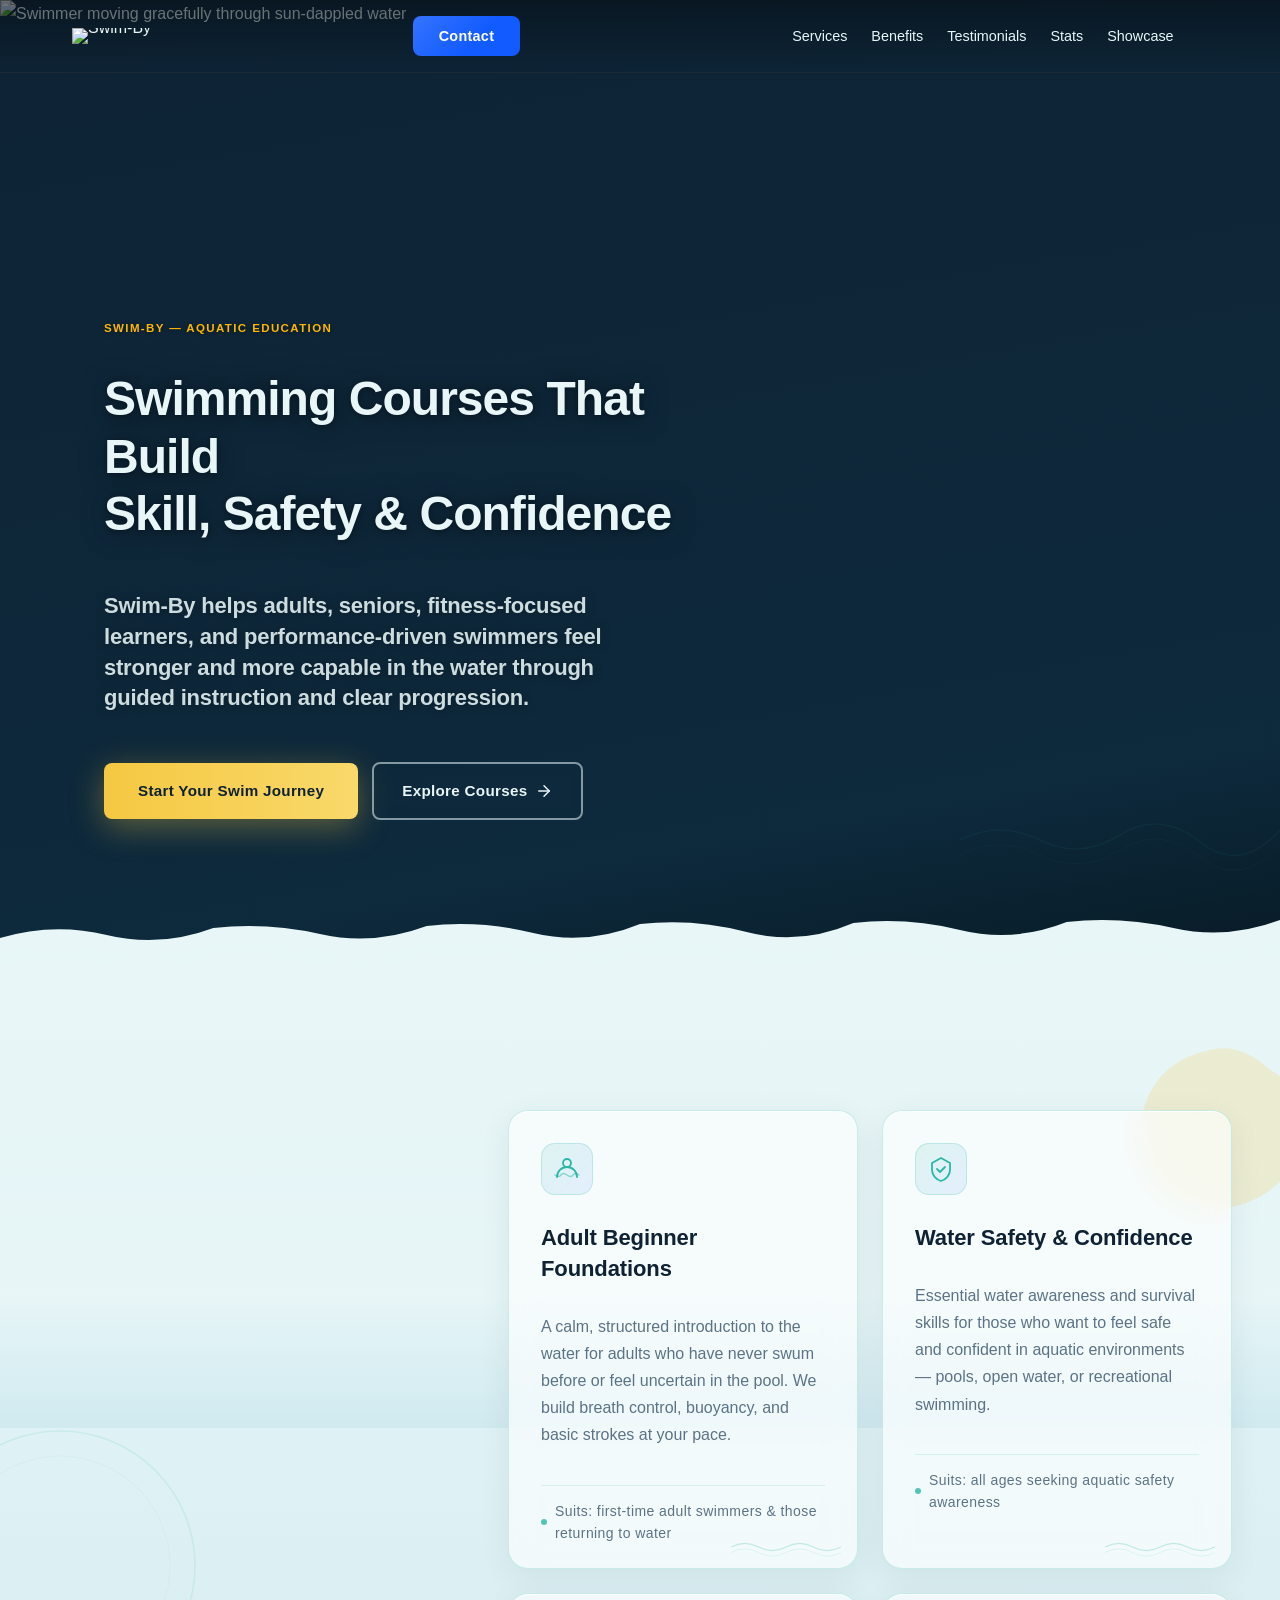
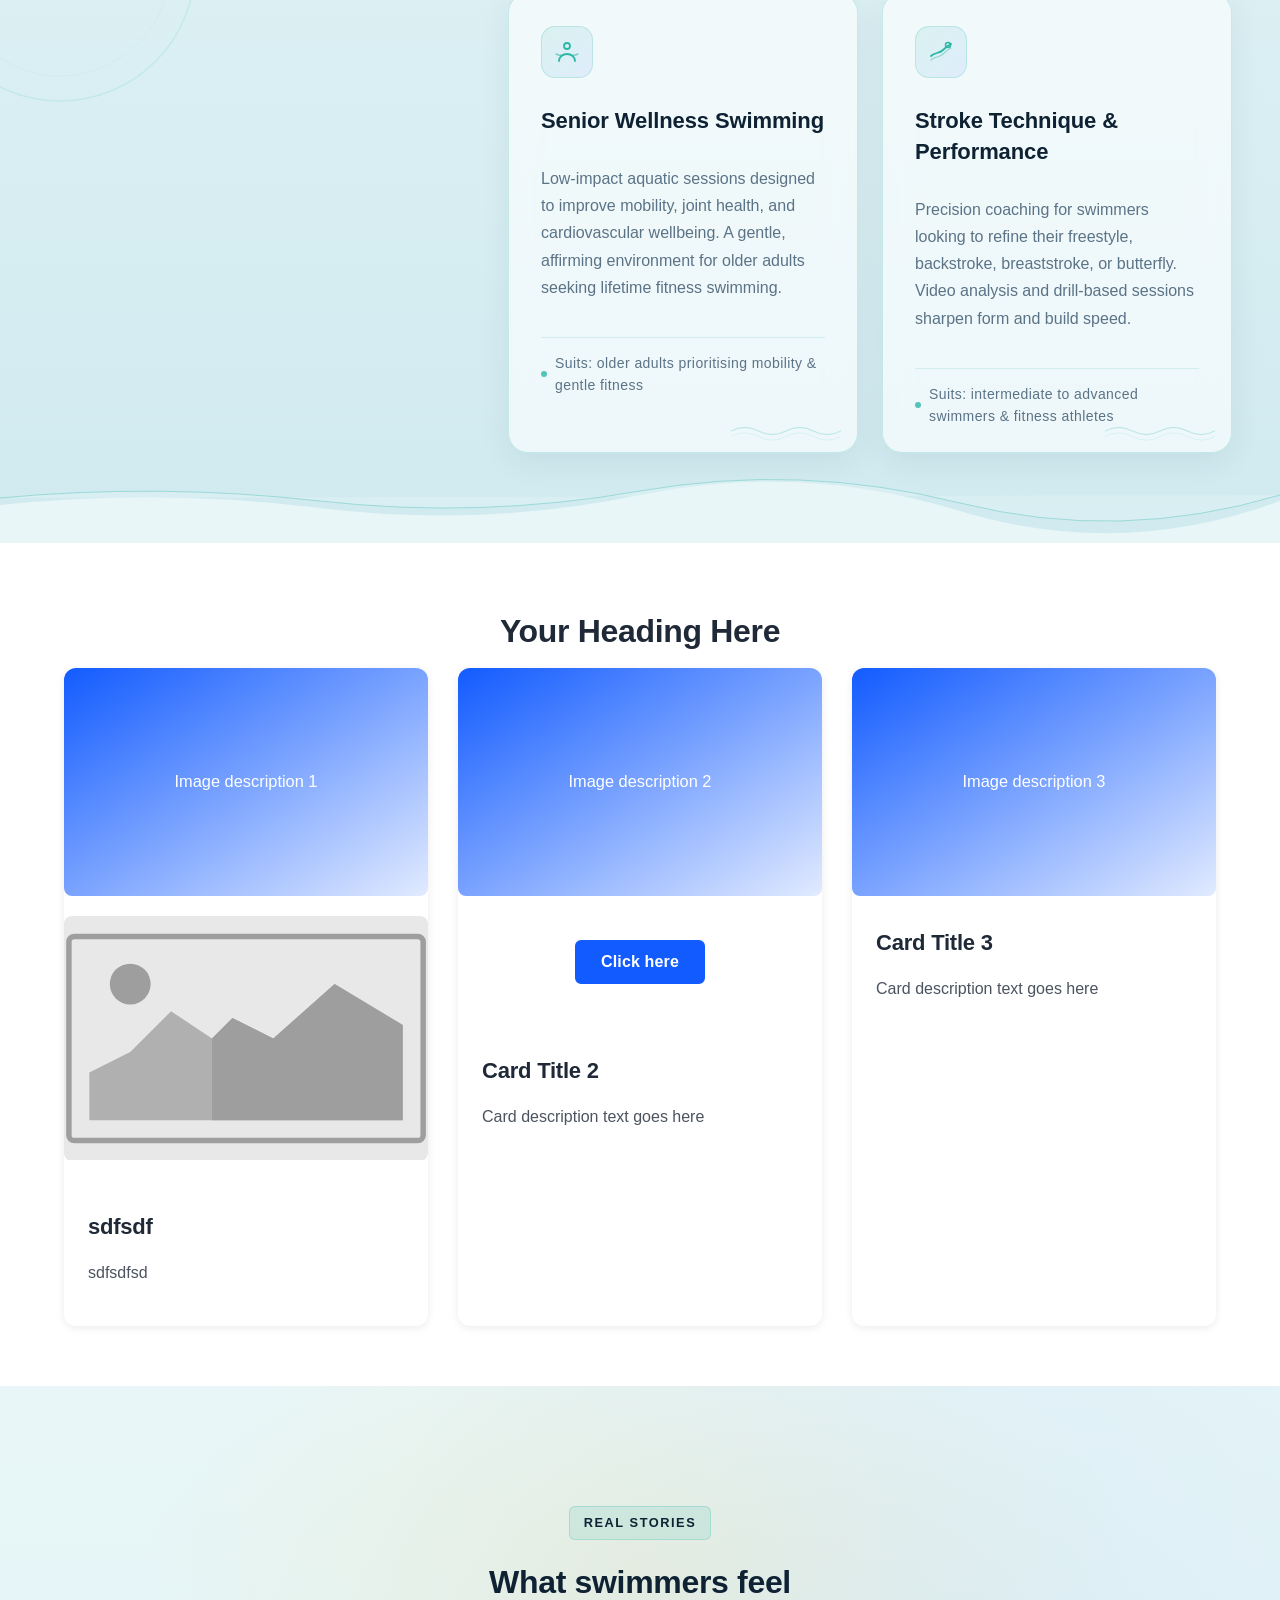
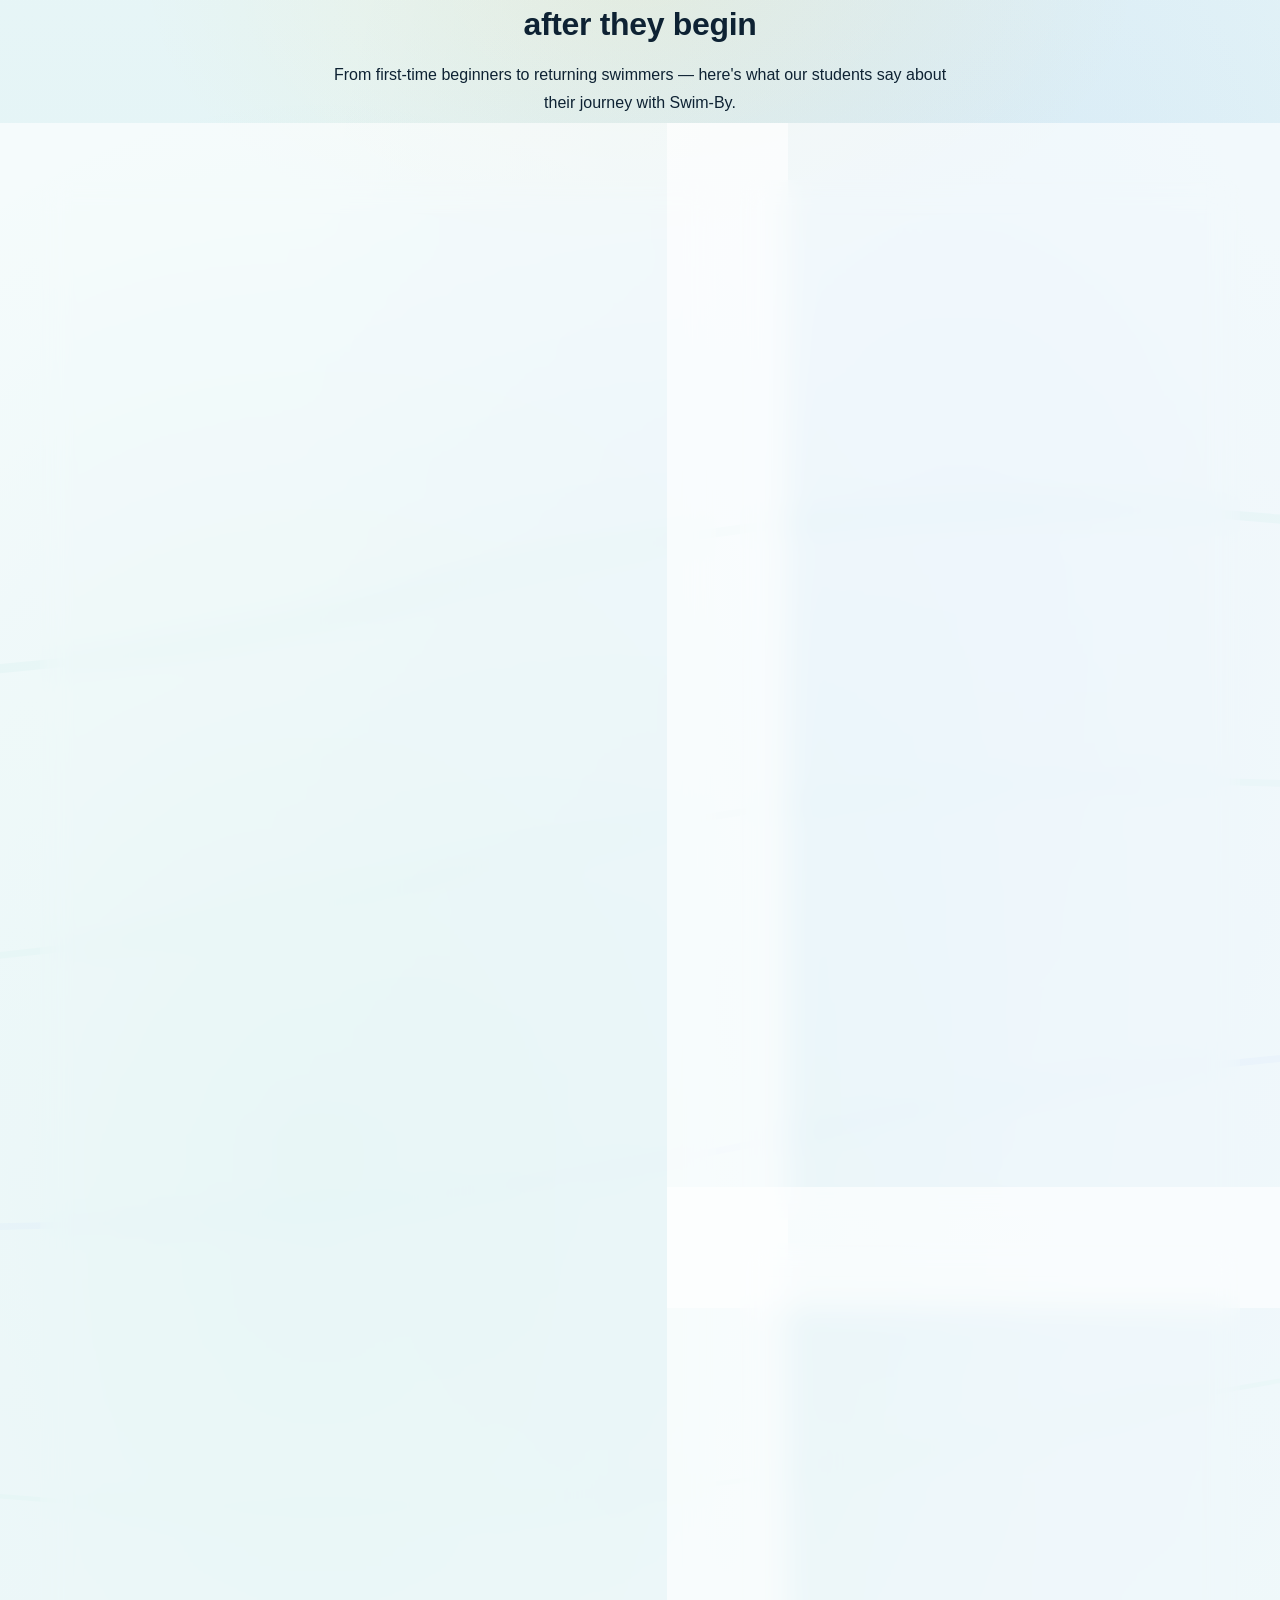
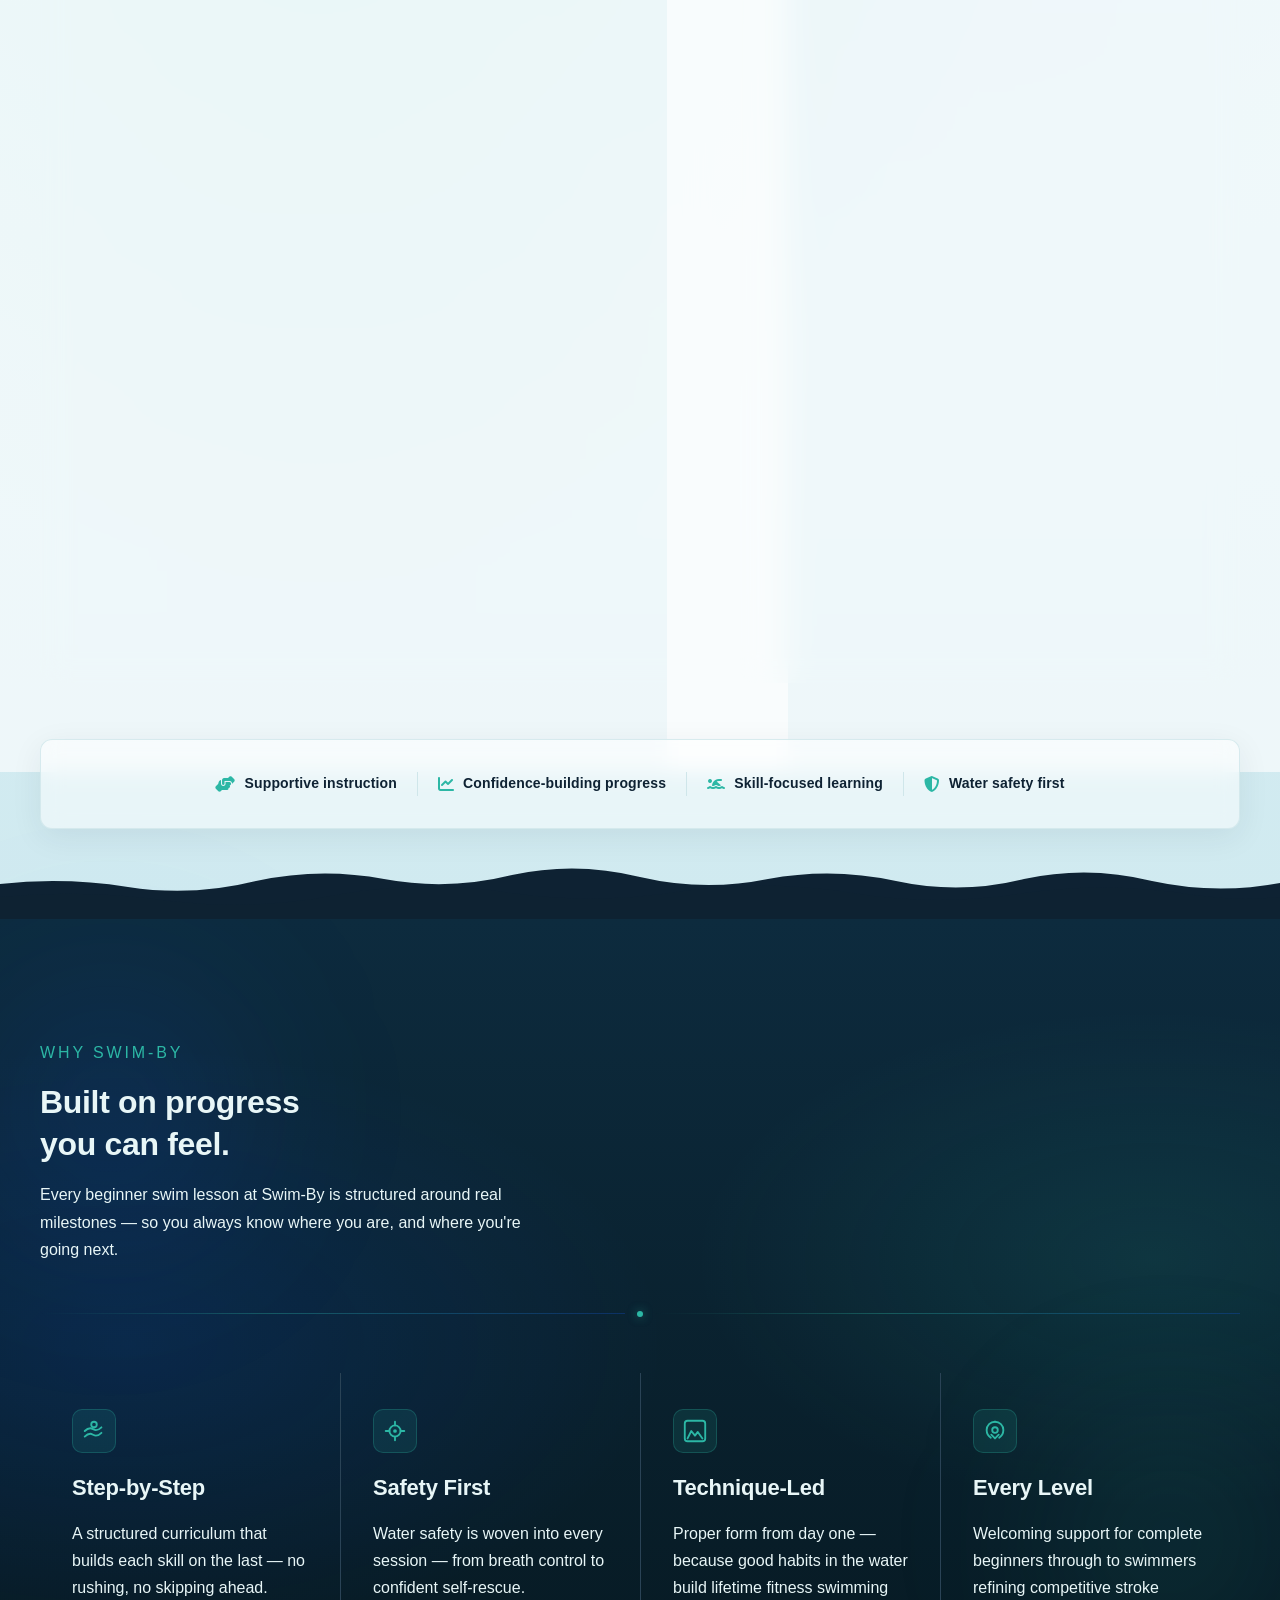
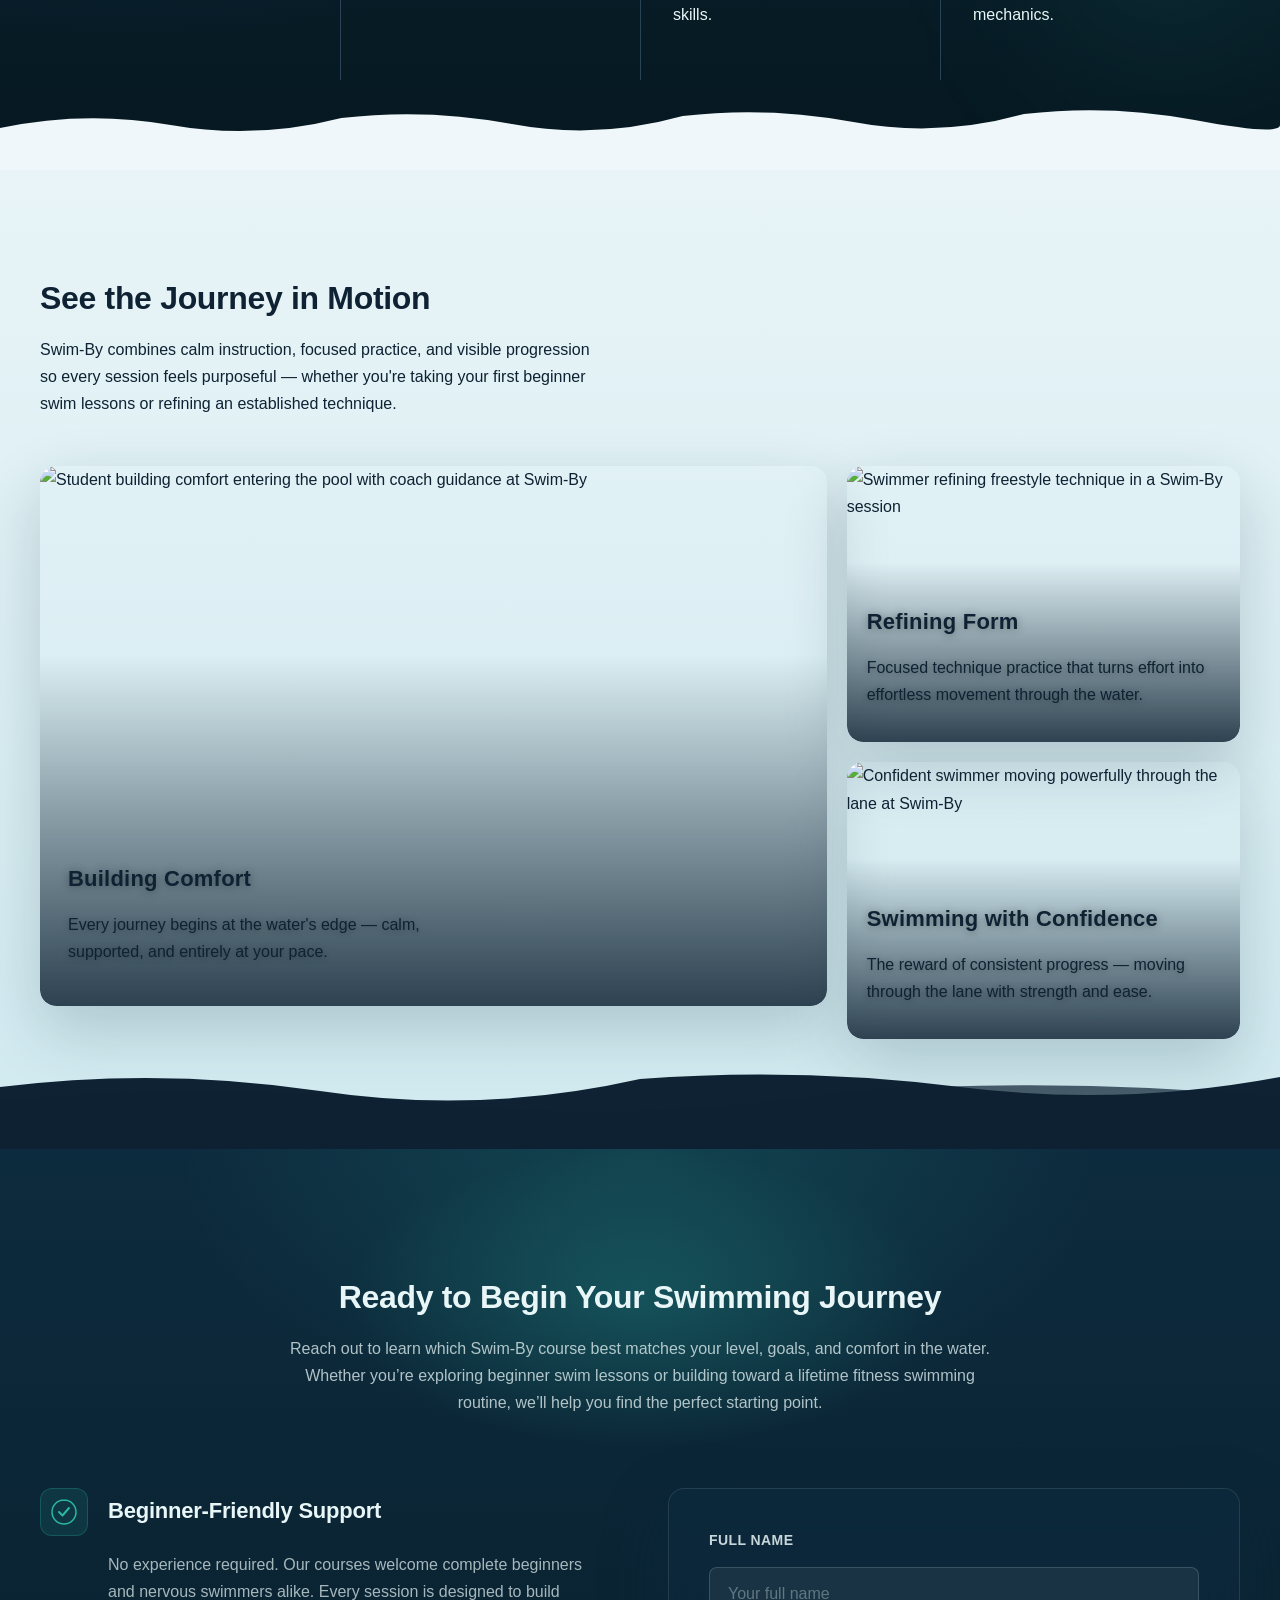
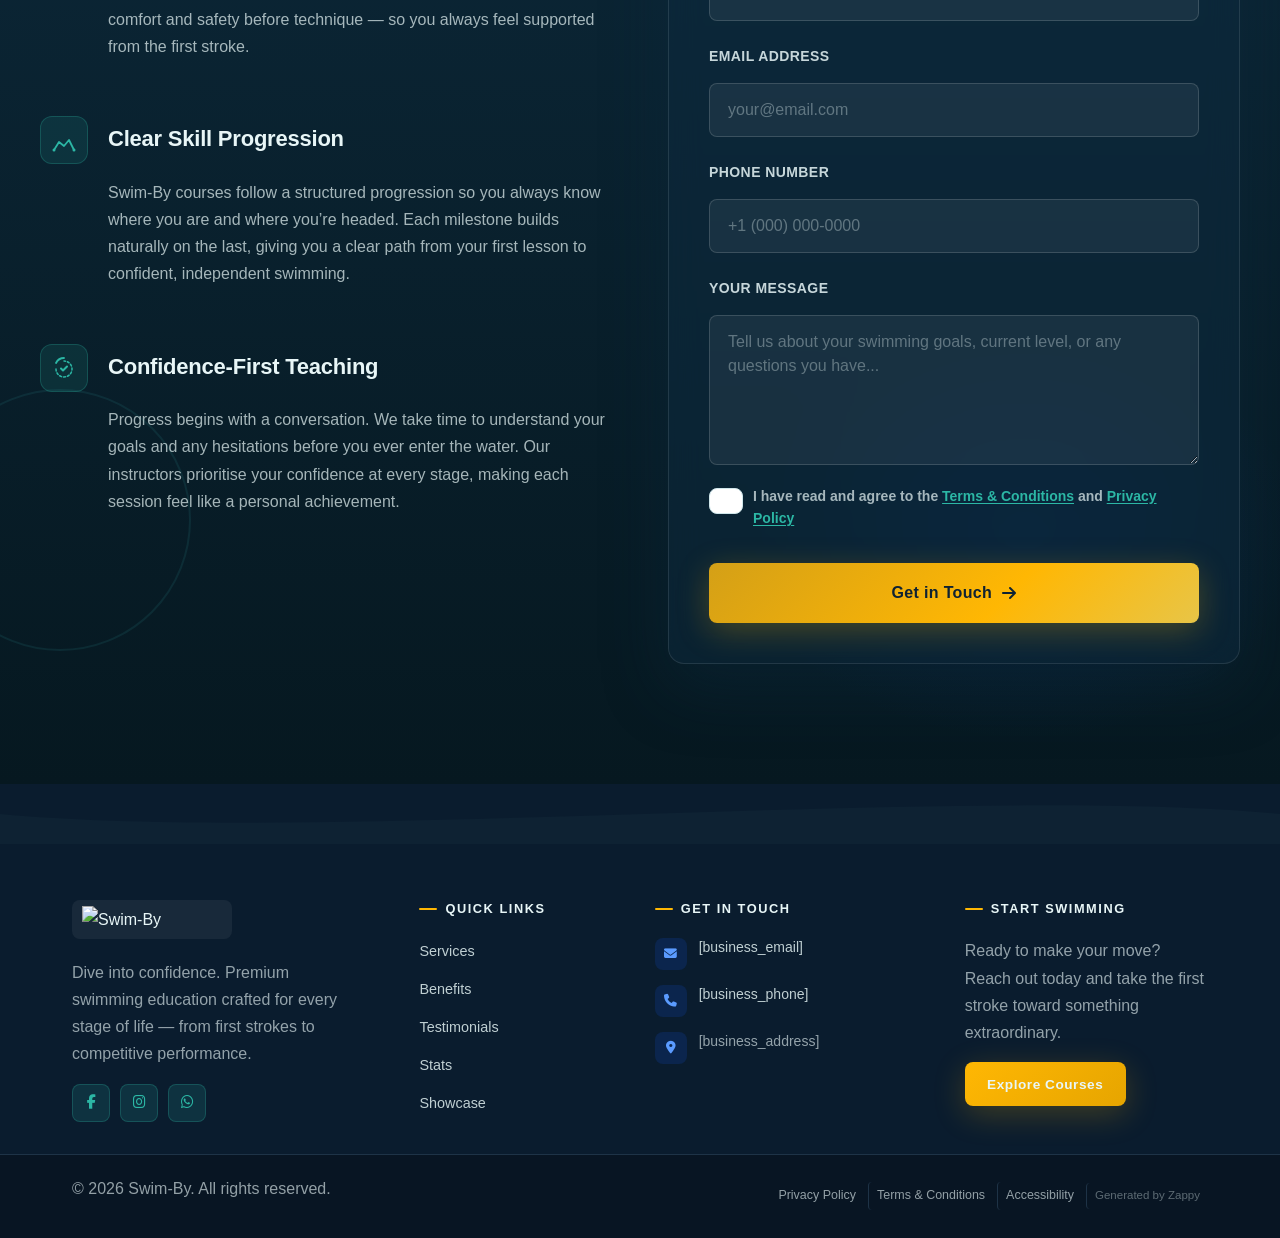
==== commit 27878067: "Background sync: Progressive GitHub Sync" ====
--- a/index.html
+++ b/index.html
@@ -223,6 +223,7 @@
     <meta name="twitter:card" content="summary_large_image">
     <meta name="twitter:title" content="beginner swim lessons — Swim-By">
     <meta name="twitter:description" content="A swimming courses business focused on teaching swimming skills. The brand centers around aquatic education, likely emphasizing safety, skill development, and c">
+    <script type="application/ld+json">{"@context":"https://schema.org","@graph":[{"@type":"Organization","@id":"https://swim-by.zappy5.app#organization","name":"Swim-By","url":"https://swim-by.zappy5.app","description":"A swimming courses business focused on teaching swimming skills. The brand centers around aquatic education, likely emphasizing safety, skill development, and confidence in the water. The specific audience, teaching approach, and unique differentiators are yet to be defined."},{"@type":"WebSite","@id":"https://swim-by.zappy5.app#website","url":"https://swim-by.zappy5.app","name":"Swim-By","publisher":{"@id":"https://swim-by.zappy5.app#organization"}},{"@type":"ContactPage","@id":"https://swim-by.zappy5.app#contactpage","url":"https://swim-by.zappy5.app","name":"beginner swim lessons — Swim-By","mainEntity":{"@id":"https://swim-by.zappy5.app#organization"},"potentialAction":{"@type":"CommunicateAction","target":{"@type":"EntryPoint","urlTemplate":"https://swim-by.zappy5.app/api/email/contact-form","actionPlatform":["http/method=POST"],"contentType":"application/json"},"instrument":[{"@type":"PropertyValue","name":"name","propertyID":"text","valueRequired":true,"description":"Your full name"},{"@type":"PropertyValue","name":"email","propertyID":"email","valueRequired":true,"description":"your@email.com"},{"@type":"PropertyValue","name":"phone","propertyID":"tel","valueRequired":false,"description":"+1 (000) 000-0000"},{"@type":"PropertyValue","name":"message","propertyID":"textarea","valueRequired":true,"description":"Tell us about your swimming goals, current level, or any questions you have..."},{"@type":"PropertyValue","name":"privacy_consent","propertyID":"checkbox","valueRequired":true}]}}]}</script>
     <meta property="og:type" content="website">
   <meta property="og:locale" content="en_US">
   
@@ -651,11 +652,37 @@
     </style>
 
     <style id="zappy-widget-visibility">
-      #mic-access-tool-general-button, .mic-access-tool-general-button,
-      #mic-init-access-tool .mic-access-tool-general-button, #mic-init-access-tool #mic-access-tool-general-button,
-      ._access-icon, #mic-access-tool-box, .mic-access-tool-box,
-      #mic-init-access-tool #mic-access-tool-box, div[id*="mic-access-tool-box"], ._access-menu {
-        display: none !important; visibility: hidden !important; opacity: 0 !important; pointer-events: none !important;
+      html[dir="rtl"] .whatsapp-float { right: 20px !important; left: auto !important; }
+      html[dir="ltr"] .whatsapp-float, html:not([dir]) .whatsapp-float { left: 20px !important; right: auto !important; }
+      html[dir="rtl"] #mic-access-tool-general-button, html[dir="rtl"] .mic-access-tool-general-button,
+      html[dir="rtl"] #mic-init-access-tool .mic-access-tool-general-button,
+      html[dir="rtl"] #mic-init-access-tool #mic-access-tool-general-button,
+      html[dir="rtl"] ._access-icon { left: 20px !important; right: auto !important; }
+      html[dir="ltr"] #mic-access-tool-general-button, html[dir="ltr"] .mic-access-tool-general-button,
+      html[dir="ltr"] #mic-init-access-tool .mic-access-tool-general-button,
+      html[dir="ltr"] #mic-init-access-tool #mic-access-tool-general-button,
+      html[dir="ltr"] ._access-icon,
+      html:not([dir]) #mic-access-tool-general-button, html:not([dir]) .mic-access-tool-general-button,
+      html:not([dir]) #mic-init-access-tool .mic-access-tool-general-button,
+      html:not([dir]) #mic-init-access-tool #mic-access-tool-general-button,
+      html:not([dir]) ._access-icon { right: 20px !important; left: auto !important; }
+      @media (max-width: 768px) { .whatsapp-float { display: flex !important; } }
+      @media (min-width: 769px) { .whatsapp-float { display: flex !important; } }
+      @media (max-width: 768px) {
+        #mic-access-tool-general-button, .mic-access-tool-general-button,
+        #mic-init-access-tool .mic-access-tool-general-button, #mic-init-access-tool #mic-access-tool-general-button,
+        ._access-icon, #mic-access-tool-box, .mic-access-tool-box,
+        #mic-init-access-tool #mic-access-tool-box, div[id*="mic-access-tool-box"], ._access-menu {
+          display: none !important; visibility: hidden !important; opacity: 0 !important; pointer-events: none !important;
+        }
+      }
+      @media (min-width: 769px) {
+        #mic-access-tool-general-button, .mic-access-tool-general-button,
+        #mic-init-access-tool .mic-access-tool-general-button, #mic-init-access-tool #mic-access-tool-general-button,
+        ._access-icon, #mic-access-tool-box, .mic-access-tool-box,
+        #mic-init-access-tool #mic-access-tool-box, div[id*="mic-access-tool-box"], ._access-menu {
+          display: none !important; visibility: hidden !important; opacity: 0 !important; pointer-events: none !important;
+        }
       }
     </style>
 </head>
@@ -1164,9 +1191,9 @@
           <stop offset="100%" stop-color="#E8F6F7" stop-opacity="1"></stop>
         </linearGradient>
       </defs>
-      <path d="M0,90 L0,38 Q60,22 120,35 T240,28 Q300,22 360,34 T480,26 Q540,20 600,33 T720,24 Q780,18 840,32 T960,23 Q1020,17 1080,30 T1200,22 Q1260,16 1320,28 T1440,20 L1440,90 Z" fill="#E8F6F7"></path>
-      <path d="M0,90 L0,52 Q60,40 120,50 T240,44 Q300,40 360,50 T480,43 Q540,38 600,49 T720,42 Q780,37 840,48 T960,41 Q1020,36 1080,47 T1200,40 Q1260,35 1320,46 T1440,38 L1440,90 Z" fill="#E8F6F7" opacity="0.85"></path>
-      <path d="M0,90 L0,65 Q60,56 120,64 T240,58 Q300,55 360,64 T480,57 Q540,53 600,63 T720,56 Q780,52 840,62 T960,55 Q1020,51 1080,61 T1200,54 Q1260,50 1320,60 T1440,53 L1440,90 Z" fill="#E8F6F7"></path>
+      <path d="M0,90 L0,38 Q60,22 120,35 T240,28 Q300,22 360,34 T480,26 Q540,20 600,33 T720,24 Q780,18 840,32 T960,23 Q1020,17 1080,30 T1200,22 Q1260,16 1320,28 T1440,20 L1440,90 Z" fill="var(--bg-light)"></path>
+      <path d="M0,90 L0,52 Q60,40 120,50 T240,44 Q300,40 360,50 T480,43 Q540,38 600,49 T720,42 Q780,37 840,48 T960,41 Q1020,36 1080,47 T1200,40 Q1260,35 1320,46 T1440,38 L1440,90 Z" fill="var(--bg-light)" opacity="0.85"></path>
+      <path d="M0,90 L0,65 Q60,56 120,64 T240,58 Q300,55 360,64 T480,57 Q540,53 600,63 T720,56 Q780,52 840,62 T960,55 Q1020,51 1080,61 T1200,54 Q1260,50 1320,60 T1440,53 L1440,90 Z" fill="var(--bg-light)"></path>
     </svg>
   </div>
 </section>
@@ -1300,104 +1327,39 @@
   <div class="home-services-section__divider-wrapper">
     <svg data-no-icon-edit="true" aria-hidden="true" viewBox="0 0 1440 90" preserveAspectRatio="none" xmlns="http://www.w3.org/2000/svg">
       <!-- Shimmering accent line -->
-      <path d="M0,45 Q180,30 360,48 T720,38 T1080,50 T1440,42" stroke="#2CB7A5" stroke-width="1" opacity="0.35" fill="#061820"></path>
+      <path d="M0,45 Q180,30 360,48 T720,38 T1080,50 T1440,42" stroke="#2CB7A5" stroke-width="1" opacity="0.35" fill="var(--bg-light)"></path>
       <!-- Dark fill from bottom -->
-      <path d="M0,90 L0,52 Q180,35 360,55 T720,42 T1080,58 T1440,48 L1440,90 Z" fill="#061820"></path>
+      <path d="M0,90 L0,52 Q180,35 360,55 T720,42 T1080,58 T1440,48 L1440,90 Z" fill="var(--bg-light)"></path>
     </svg>
   </div>
 </section>
 
-<section id="benefits" class="home-benefits-section" data-layout-spec="Home-benefits">
-  <!-- Decorative caustic highlight -->
-  <div class="home-benefits-caustic" aria-hidden="true"></div>
-  <!-- Decorative teal circle ring -->
-  <svg class="home-benefits-ring" data-no-icon-edit="true" aria-hidden="true" viewBox="0 0 280 280" fill="none" xmlns="http://www.w3.org/2000/svg">
-    <circle cx="140" cy="140" r="135" stroke="#3ABFBF" stroke-width="2" opacity="0.10"></circle>
-  </svg>
-
-  <div class="home-benefits-container">
-    <!-- Content Column -->
-    <div class="home-benefits-content">
-      <p class="home-benefits-eyebrow">Why Swim-By</p>
-      <h2 class="home-benefits-heading">More Than Lessons —<br>A Clear Path to Mastery</h2>
-      <p class="home-benefits-intro">Whether you're stepping into the water for the very first time or refining your stroke for peak performance, Swim-By offers structured beginner swim lessons and advanced coaching built around your individual progress — patient, measurable, and transformative.</p>
-
-      <div class="home-benefits-list">
-        <!-- Benefit 1 -->
-        <div class="home-benefits-item">
-          <div class="home-benefits-item-inner">
-            <div class="home-benefits-icon-wrap">
-              <svg data-element-type="icon" data-icon-type="svg" width="28" height="28" viewBox="0 0 28 28" fill="none" xmlns="http://www.w3.org/2000/svg" aria-hidden="true">
-                <path d="M14 3C8.477 3 4 7.477 4 13s4.477 10 10 10 10-4.477 10-10S19.523 3 14 3z" stroke="currentColor" stroke-width="1.8" stroke-linecap="round"></path>
-                <path d="M10 14l3 3 5-5" stroke="currentColor" stroke-width="1.8" stroke-linecap="round" stroke-linejoin="round"></path>
-              </svg>
-            </div>
-            <div class="home-benefits-item-text">
-              <h3>Safer Movement in the Water</h3>
-              <p>We begin where confidence begins — with body awareness, breath control, and water safety fundamentals that protect every swimmer at every level. Our structured approach ensures no one is ever rushed past the foundations.</p>
-            </div>
-          </div>
-          <div class="home-benefits-separator" aria-hidden="true"></div>
-        </div>
-
-        <!-- Benefit 2 -->
-        <div class="home-benefits-item">
-          <div class="home-benefits-item-inner">
-            <div class="home-benefits-icon-wrap">
-              <svg data-element-type="icon" data-icon-type="svg" width="28" height="28" viewBox="0 0 28 28" fill="none" xmlns="http://www.w3.org/2000/svg" aria-hidden="true">
-                <path d="M4 18c2-2 4-3 6-1s4 3 6 1 4-3 6-1" stroke="currentColor" stroke-width="1.8" stroke-linecap="round"></path>
-                <path d="M4 12c2-2 4-3 6-1s4 3 6 1 4-3 6-1" stroke="currentColor" stroke-width="1.8" stroke-linecap="round"></path>
-                <path d="M14 6v4" stroke="currentColor" stroke-width="1.8" stroke-linecap="round"></path>
-                <circle cx="14" cy="5" r="1.5" fill="currentColor"></circle>
-              </svg>
-            </div>
-            <div class="home-benefits-item-text">
-              <h3>Stronger Technique Through Guided Progression</h3>
-              <p>Each session builds deliberately on the last. Our coaches use visual feedback and milestone-based progressions so you can see and feel measurable improvement — from your first lap to lifetime fitness swimming lessons that keep you moving for years.</p>
-            </div>
-          </div>
-          <div class="home-benefits-separator" aria-hidden="true"></div>
-        </div>
-
-        <!-- Benefit 3 -->
-        <div class="home-benefits-item">
-          <div class="home-benefits-item-inner">
-            <div class="home-benefits-icon-wrap">
-              <svg data-element-type="icon" data-icon-type="svg" width="28" height="28" viewBox="0 0 28 28" fill="none" xmlns="http://www.w3.org/2000/svg" aria-hidden="true">
-                <path d="M14 4l2.5 5 5.5.8-4 3.9.95 5.5L14 16.5 9.05 19.2 10 13.7 6 9.8l5.5-.8L14 4z" stroke="currentColor" stroke-width="1.8" stroke-linejoin="round"></path>
-              </svg>
-            </div>
-            <div class="home-benefits-item-text">
-              <h3>Confidence That Carries Forward</h3>
-              <p>From a cautious first entry to disciplined athletic training, Swim-By nurtures the mindset as much as the movement. Our environment welcomes every background and ambition — because true mastery is built through consistent, encouraging practice.</p>
-            </div>
-          </div>
-        </div>
+<section id="layout-1777973207248" class="layout-section" data-zappy-component="true" style="width: 100%; padding: 60px 0px; direction: ltr;">
+  <div class="container" style="max-width: 1200px; margin: 0 auto; padding: 0 1.5rem;">
+  <h2 style="font-size: 32px; font-weight: 700; color: #1F2937; margin-bottom: 40px; text-align: center; font-family: system-ui, -apple-system, sans-serif;">Your Heading Here</h2>
+  <div class="image-card-grid zappy-preserve-css-grid" style="display: grid; --zappy-grid-cols: repeat(3, minmax(0, 1fr)); gap: 30px; grid-template-columns: repeat(3, minmax(0, 1fr)); align-items: stretch !important;" id="zappy-auto-grid-1777973208060-d90bg6" data-zappy-auto-grid="true" data-original-item-width="364" data-original-gap="30px" data-zappy-explicit-columns="true">
+    <div style="background: white; border-radius: 12px; overflow: hidden; box-shadow: rgba(0, 0, 0, 0.08) 0px 2px 8px; display: flex !important; flex-direction: column !important; min-height: 0px !important; align-items: stretch !important; justify-content: flex-start !important;" data-grid-item-index="0">
+      <img data-placeholder="layout-image-1777973207248-ogkrs1y03" data-context="Image description 1" src="data:image/svg+xml,%3Csvg xmlns='http://www.w3.org/2000/svg' width='400' height='250'%3E%3Cdefs%3E%3ClinearGradient id='grad' x1='0%25' y1='0%25' x2='100%25' y2='100%25'%3E%3Cstop offset='0%25' style='stop-color:%23125BFF;stop-opacity:1' /%3E%3Cstop offset='100%25' style='stop-color:%23125BFF20;stop-opacity:1' /%3E%3C/linearGradient%3E%3C/defs%3E%3Crect width='100%25' height='100%25' fill='url(%23grad)'/%3E%3Ctext x='50%25' y='50%25' font-family='Arial, sans-serif' font-size='18' fill='white' text-anchor='middle' dy='.3em' font-weight='500'%3EImage%20description%201%3C/text%3E%3C/svg%3E" alt="Image description 1" style="width: 100%; height: auto !important; display: block; border-radius: 8px; object-fit: cover; object-position: 50% 50%; flex-shrink: 0 !important; min-height: unset !important; " class="layout-placeholder-image zappy-resizable-hover" data-element-type="image" data-element-id="img-1777973208059-xki2dw26u">
+      <div class="zappy-inserted-element" id="zappy-element-1777973219299-gu1hd8cbe" data-element-id="zappy-element-1777973219299-gu1hd8cbe" data-element-type="image" data-zappy-newly-inserted="true" data-zappy-media-cell="true" style="max-width: 100% !important; margin: 20px 0px !important; width: 100% !important; min-height: 150px !important; height: 244.75px !important; overflow: hidden !important;" data-zappy-original-height="244.75"><div data-zappy-zoom-wrapper="true" data-element-id="zappy-element-1777973219299-gu1hd8cbe" data-element-type="image" data-zappy-zoom-wrapper-width="364px" data-zappy-zoom-wrapper-height="245px" data-zappy-zoom-wrapper-width-mode="px" data-zappy-zoom-wrapper-align="center" style="position: relative !important; overflow: hidden !important; width: 364px !important; max-width: 100% !important; margin-left: auto !important; margin-right: auto !important; height: 245px !important; display: block !important;" data-zappy-zoom-clip="true" data-zappy-wrapper-margins-applied="true"><img src="[data-uri]" alt="Image" style="border-radius: 8px; object-position: 50% 50%; display: block; margin-right: auto; margin-left: auto; width: 100% !important; height: 100% !important; max-width: none !important; object-fit: cover !important; margin-top: 0px !important; margin-bottom: 0px !important; min-height: 150px !important; left: 0% !important; top: 0% !important; max-height: none !important;" data-element-type="image" data-element-id="zappy-element-1777973219299-gu1hd8cbe" id="zappy-element-1777973219299-gu1hd8cbe" data-zappy-zoom="1"></div></div><div style="padding: 24px;">
+        <h3 style="font-size: 20px; font-weight: 600; color: rgb(31, 41, 55); margin-bottom: 10px; font-family: system-ui, -apple-system, sans-serif;">sdfsdf</h3>
+        <p style="font-size: 15px; line-height: 1.6; color: rgb(31, 41, 55); opacity: 0.8; font-family: system-ui, -apple-system, sans-serif;">sdfsdfsd</p>
       </div>
-
-      <a href="#contact" class="home-benefits-cta">Begin Your Journey <i class="fa fa-arrow-right" aria-hidden="true"></i></a>
     </div>
-
-    <!-- Image Column -->
-    <div class="home-benefits-image-col">
-      <div class="home-benefits-image-wrap">
-        <img data-placeholder="home-benefits-image-1" data-context="A professional swimming coach observing a swimmer in a clean, well-lit indoor pool. The swimmer is mid-stroke, cutting through crystal-clear water with perfect form. Dramatic underwater-to-surface perspective showing the swimmer silhouette lit by caustic light patterns. Deep teal and navy water tones, premium aquatic atmosphere, cinematic editorial photography style." width="600" height="760" src="/assets/site-home-benefits-image-1.webp" alt="Swim-By coach guiding a swimmer through expert technique in a premium indoor pool" class="home-benefits-photo">
-        <!-- Decorative teal lagoon panel -->
-        <div class="home-benefits-lagoon-panel" aria-hidden="true">
-          <span class="home-benefits-lagoon-label">Est. Excellence</span>
-        </div>
-        <!-- Decorative caustic overlay on image -->
-        <div class="home-benefits-image-caustic" aria-hidden="true"></div>
+    <div style="background: white; border-radius: 12px; overflow: hidden; box-shadow: 0 2px 8px rgba(0,0,0,0.08);" data-grid-item-index="1">
+      <img data-placeholder="layout-image-1777973207248-48xo1p8ag" data-context="Image description 2" src="data:image/svg+xml,%3Csvg xmlns='http://www.w3.org/2000/svg' width='400' height='250'%3E%3Cdefs%3E%3ClinearGradient id='grad' x1='0%25' y1='0%25' x2='100%25' y2='100%25'%3E%3Cstop offset='0%25' style='stop-color:%23125BFF;stop-opacity:1' /%3E%3Cstop offset='100%25' style='stop-color:%23125BFF20;stop-opacity:1' /%3E%3C/linearGradient%3E%3C/defs%3E%3Crect width='100%25' height='100%25' fill='url(%23grad)'/%3E%3Ctext x='50%25' y='50%25' font-family='Arial, sans-serif' font-size='18' fill='white' text-anchor='middle' dy='.3em' font-weight='500'%3EImage%20description%202%3C/text%3E%3C/svg%3E" alt="Image description 2" style="width: 100%; height: auto; display: block; border-radius: 8px; object-fit: cover" class="layout-placeholder-image" data-element-type="image" data-element-id="img-1777973208060-0lqcfrm8v">
+      <div style="padding: 24px;">
+        <div class="zappy-inserted-element" id="zappy-element-1777973224491-ihnu4d417" data-element-id="zappy-element-1777973224491-ihnu4d417" data-element-type="button" data-zappy-newly-inserted="true" style="margin: 20px auto; text-align: center; display: flex; justify-content: center; align-items: flex-start; max-width: 1152px !important; width: 100% !important; align-self: start !important; height: auto !important;"><a href="#" class="btn btn-primary" style="text-decoration: none; padding: 12px 24px; border-radius: 6px; display: inline-block; border-color: var(--primary-color, var(--primary, #8B0000)) !important; border-style: solid; border-width: 2px; border-image: initial; color: rgb(255, 255, 255) !important; width: auto !important; flex: 0 0 auto !important; cursor: pointer !important; background-color: var(--primary-color, var(--primary, #8B0000)) !important; background-image: none !important;" data-element-type="button" data-text-color="auto" data-element-id="zappy-element-1777973224491-ihnu4d417" id="zappy-element-1777973224491-ihnu4d417">Click here</a></div><div class="zappy-inserted-element" id="zappy-element-1777973229840-h7emyf64b" data-element-id="zappy-element-1777973229840-h7emyf64b" data-element-type="icon" data-zappy-newly-inserted="true" data-zappy-media-cell="true" style="max-width: 1152px; margin-left: auto; margin-right: auto; margin-top: 20px !important; margin-bottom: 20px !important; text-align: center; display: flex; justify-content: center;"><span class="iconify" data-icon="material-symbols:trophy" data-iconify="material-symbols:trophy" data-size-adjusted="true" style="width: 32px; height: 32px; display: inline-block; vertical-align: -0.125em; cursor: pointer !important;" data-element-type="icon" data-icon-type="iconify" data-element-id="zappy-element-1777973229840-h7emyf64b" id="zappy-element-1777973229840-h7emyf64b"></span></div><h3 style="font-size: 20px; font-weight: 600; color: #1F2937; margin-bottom: 10px; font-family: system-ui, -apple-system, sans-serif;">Card Title 2</h3>
+        <p style="font-size: 15px; line-height: 1.6; color: #1F2937; opacity: 0.8; font-family: system-ui, -apple-system, sans-serif;">Card description text goes here</p>
+      </div>
+    </div>
+    <div style="background: white; border-radius: 12px; overflow: hidden; box-shadow: 0 2px 8px rgba(0,0,0,0.08);" data-grid-item-index="2">
+      <img data-placeholder="layout-image-1777973207248-1v0x4eknh" data-context="Image description 3" src="data:image/svg+xml,%3Csvg xmlns='http://www.w3.org/2000/svg' width='400' height='250'%3E%3Cdefs%3E%3ClinearGradient id='grad' x1='0%25' y1='0%25' x2='100%25' y2='100%25'%3E%3Cstop offset='0%25' style='stop-color:%23125BFF;stop-opacity:1' /%3E%3Cstop offset='100%25' style='stop-color:%23125BFF20;stop-opacity:1' /%3E%3C/linearGradient%3E%3C/defs%3E%3Crect width='100%25' height='100%25' fill='url(%23grad)'/%3E%3Ctext x='50%25' y='50%25' font-family='Arial, sans-serif' font-size='18' fill='white' text-anchor='middle' dy='.3em' font-weight='500'%3EImage%20description%203%3C/text%3E%3C/svg%3E" alt="Image description 3" style="width: 100%; height: auto; display: block; border-radius: 8px; object-fit: cover" class="layout-placeholder-image" data-element-type="image" data-element-id="img-1777973208060-em6z427zl">
+      <div style="padding: 24px;">
+        <h3 style="font-size: 20px; font-weight: 600; color: #1F2937; margin-bottom: 10px; font-family: system-ui, -apple-system, sans-serif;">Card Title 3</h3>
+        <p style="font-size: 15px; line-height: 1.6; color: #1F2937; opacity: 0.8; font-family: system-ui, -apple-system, sans-serif;">Card description text goes here</p>
       </div>
     </div>
   </div>
-
-  <!-- Bottom Wave Divider -->
-  <div class="home-benefits-divider-wrapper">
-    <svg data-no-icon-edit="true" aria-hidden="true" viewBox="0 0 1440 90" preserveAspectRatio="none" xmlns="http://www.w3.org/2000/svg">
-      <path d="M0,90 L0,52 Q120,38 240,50 T480,44 Q600,36 720,50 T960,42 Q1080,36 1200,50 T1440,46 L1440,90 Z" fill="#D0EAF0" opacity="0.55"></path>
-      <path d="M0,90 L0,62 Q180,48 360,60 T720,52 Q900,44 1080,58 T1440,54 L1440,90 Z" fill="#D0EAF0"></path>
-    </svg>
   </div>
 </section>
 
@@ -1454,7 +1416,38 @@
         <blockquote class="home-testimonials-section__quote">
           <p>I avoided the water for fifteen years after a bad experience as a child. Within three sessions at Swim-By, I was floating on my back and actually enjoying it. The instructor never rushed me — they just quietly built my confidence until the fear simply wasn't there anymore.</p>
         </blockquote>
-        <footer class="home-testimonials-section__author">
+        
+
+<section id="layout-1777973207248" class="layout-section" data-zappy-component="true" style="width: 100%; padding: 60px 0; direction: ltr;" data-component-id="imagecard-3col">
+  <div class="container" style="max-width: 1200px; margin: 0 auto; padding: 0 1.5rem;">
+  <h2 style="font-size: 32px; font-weight: 700; color: #1F2937; margin-bottom: 40px; text-align: center; font-family: system-ui, -apple-system, sans-serif;">Your Heading Here</h2>
+  <div class="image-card-grid" style="--zappy-grid-cols: repeat(auto-fit, minmax(280px, 1fr)); display: grid; grid-template-columns: repeat(auto-fit, minmax(280px, 1fr)); gap: 30px;" data-zappy-explicit-columns="true">
+    <div style="background: white; border-radius: 12px; overflow: hidden; box-shadow: 0 2px 8px rgba(0,0,0,0.08);">
+      <img data-placeholder="layout-image-1777973207248-ogkrs1y03" data-context="Image description 1" src="data:image/svg+xml,%3Csvg xmlns='http://www.w3.org/2000/svg' width='400' height='250'%3E%3Cdefs%3E%3ClinearGradient id='grad' x1='0%25' y1='0%25' x2='100%25' y2='100%25'%3E%3Cstop offset='0%25' style='stop-color:%23125BFF;stop-opacity:1' /%3E%3Cstop offset='100%25' style='stop-color:%23125BFF20;stop-opacity:1' /%3E%3C/linearGradient%3E%3C/defs%3E%3Crect width='100%25' height='100%25' fill='url(%23grad)'/%3E%3Ctext x='50%25' y='50%25' font-family='Arial, sans-serif' font-size='18' fill='white' text-anchor='middle' dy='.3em' font-weight='500'%3EImage%20description%201%3C/text%3E%3C/svg%3E" alt="Image description 1" style="width: 100%; height: auto; display: block; border-radius: 8px; object-fit: cover;" class="layout-placeholder-image">
+      <div style="padding: 24px;">
+        <h3 style="font-size: 20px; font-weight: 600; color: #1F2937; margin-bottom: 10px; font-family: system-ui, -apple-system, sans-serif;">Card Title 1</h3>
+        <p style="font-size: 15px; line-height: 1.6; color: #1F2937; opacity: 0.8; font-family: system-ui, -apple-system, sans-serif;">Card description text goes here</p>
+      </div>
+    </div>
+    <div style="background: white; border-radius: 12px; overflow: hidden; box-shadow: 0 2px 8px rgba(0,0,0,0.08);">
+      <img data-placeholder="layout-image-1777973207248-48xo1p8ag" data-context="Image description 2" src="data:image/svg+xml,%3Csvg xmlns='http://www.w3.org/2000/svg' width='400' height='250'%3E%3Cdefs%3E%3ClinearGradient id='grad' x1='0%25' y1='0%25' x2='100%25' y2='100%25'%3E%3Cstop offset='0%25' style='stop-color:%23125BFF;stop-opacity:1' /%3E%3Cstop offset='100%25' style='stop-color:%23125BFF20;stop-opacity:1' /%3E%3C/linearGradient%3E%3C/defs%3E%3Crect width='100%25' height='100%25' fill='url(%23grad)'/%3E%3Ctext x='50%25' y='50%25' font-family='Arial, sans-serif' font-size='18' fill='white' text-anchor='middle' dy='.3em' font-weight='500'%3EImage%20description%202%3C/text%3E%3C/svg%3E" alt="Image description 2" style="width: 100%; height: auto; display: block; border-radius: 8px; object-fit: cover;" class="layout-placeholder-image">
+      <div style="padding: 24px;">
+        <h3 style="font-size: 20px; font-weight: 600; color: #1F2937; margin-bottom: 10px; font-family: system-ui, -apple-system, sans-serif;">Card Title 2</h3>
+        <p style="font-size: 15px; line-height: 1.6; color: #1F2937; opacity: 0.8; font-family: system-ui, -apple-system, sans-serif;">Card description text goes here</p>
+      </div>
+    </div>
+    <div style="background: white; border-radius: 12px; overflow: hidden; box-shadow: 0 2px 8px rgba(0,0,0,0.08);">
+      <img data-placeholder="layout-image-1777973207248-1v0x4eknh" data-context="Image description 3" src="data:image/svg+xml,%3Csvg xmlns='http://www.w3.org/2000/svg' width='400' height='250'%3E%3Cdefs%3E%3ClinearGradient id='grad' x1='0%25' y1='0%25' x2='100%25' y2='100%25'%3E%3Cstop offset='0%25' style='stop-color:%23125BFF;stop-opacity:1' /%3E%3Cstop offset='100%25' style='stop-color:%23125BFF20;stop-opacity:1' /%3E%3C/linearGradient%3E%3C/defs%3E%3Crect width='100%25' height='100%25' fill='url(%23grad)'/%3E%3Ctext x='50%25' y='50%25' font-family='Arial, sans-serif' font-size='18' fill='white' text-anchor='middle' dy='.3em' font-weight='500'%3EImage%20description%203%3C/text%3E%3C/svg%3E" alt="Image description 3" style="width: 100%; height: auto; display: block; border-radius: 8px; object-fit: cover;" class="layout-placeholder-image">
+      <div style="padding: 24px;">
+        <h3 style="font-size: 20px; font-weight: 600; color: #1F2937; margin-bottom: 10px; font-family: system-ui, -apple-system, sans-serif;">Card Title 3</h3>
+        <p style="font-size: 15px; line-height: 1.6; color: #1F2937; opacity: 0.8; font-family: system-ui, -apple-system, sans-serif;">Card description text goes here</p>
+      </div>
+    </div>
+  </div>
+  </div>
+</section>
+
+<footer class="home-testimonials-section__author">
           <div class="home-testimonials-section__avatar" aria-hidden="true">
             <span>MR</span>
           </div>
--- a/styles.css
+++ b/styles.css
@@ -4740,22 +4740,7 @@
 [dir="rtl"] .legal-page-content .legal-reference {
   border-left: none;
   border-right: 4px solid currentColor;
-}
-
-/* Cookie Consent Styles */
-
-/* Cookie Consent Customizations */
-:root {
-  --cc-btn-primary-bg: #3b82f6;
-  --cc-btn-primary-border: #3b82f6;
-  --cc-btn-primary-hover-bg: #2269dd;
-}
-
-#cc--main {
-  font-family: inherit !important;
-}
-
-.cc-btn.cc--btn-primary {
+}.cc-btn.cc--btn-primary {
   background-color: var(--cc-btn-primary-bg) !important;
   border-color: var(--cc-btn-primary-border) !important;
 }
@@ -4764,24 +4749,7 @@
   background-color: var(--cc-btn-primary-hover-bg) !important;
 }
 
-/* Responsive adjustments */
-@media (max-width: 768px) {
-  #cc--main .cc__btn {
-    font-size: 14px !important;
-    padding: 8px 16px !important;
-  }
-  
-  .cc__modal .cc__modal-content {
-    margin: 10px !important;
-  }
-}
-
-/* Cookie preferences button in footer */
-.cookie-preferences-btn:hover {
-  text-decoration: none !important;
-}
-
-/* Accessibility Styles */
+/* Responsive adjustments *//* Cookie preferences button in footer *//* Accessibility Styles */
 
 /* Basic Accessibility Enhancements */
 :root {
@@ -4871,11 +4839,6 @@
 }
 
 /* Hide text nodes specifically */
-#mic-access-tool-general-button::before,
-#mic-access-tool-general-button::after {
-  content: none !important;
-  display: none !important;
-}
 
 /* Hover state - keep text hidden */
 #mic-access-tool-general-button:hover {
@@ -4989,73 +4952,19 @@
 /* TODO: Can be re-enabled in the future by removing display: none */
 /* The widget can be shown via ALT+A keyboard shortcut (desktop only) */
 /* Target Mickidum accessibility button with high specificity */
-#mic-access-tool-general-button,
-.mic-access-tool-general-button,
-#mic-init-access-tool .mic-access-tool-general-button,
-#mic-init-access-tool #mic-access-tool-general-button,
-._access-icon {
-  display: none !important; /* Hidden by default - can be re-enabled */
-}
 
 /* Target Mickidum accessibility menu with high specificity */
-#mic-access-tool-box,
-.mic-access-tool-box,
-#mic-init-access-tool #mic-access-tool-box,
-div[id*="mic-access-tool-box"],
-._access-menu {
-  display: none !important; /* Hidden by default - can be re-enabled */
-}
 
 /* Show accessibility widget when ALT+A keyboard shortcut is used (desktop only) */
-body.accessibility-widget-visible #mic-access-tool-general-button,
-body.accessibility-widget-visible .mic-access-tool-general-button,
-body.accessibility-widget-visible #mic-init-access-tool .mic-access-tool-general-button,
-body.accessibility-widget-visible #mic-init-access-tool #mic-access-tool-general-button,
-body.accessibility-widget-visible ._access-icon {
-  display: flex !important; /* Show button when visible class is added */
-}
-
-body.accessibility-widget-visible #mic-access-tool-box,
-body.accessibility-widget-visible .mic-access-tool-box,
-body.accessibility-widget-visible #mic-init-access-tool #mic-access-tool-box,
-body.accessibility-widget-visible div[id*="mic-access-tool-box"],
-body.accessibility-widget-visible ._access-menu {
-  display: block !important; /* Show menu when visible class is added */
-}
+
 
 /* On mobile, ensure it stays hidden */
 @media (max-width: 768px) {
   /* Hide the accessibility button on mobile - higher specificity */
-  #mic-access-tool-general-button,
-  .mic-access-tool-general-button,
-  #mic-init-access-tool .mic-access-tool-general-button,
-  #mic-init-access-tool #mic-access-tool-general-button,
-  ._access-icon {
-    display: none !important; /* Hidden on mobile - can be re-enabled */
-  }
   
   /* Hide the accessibility menu on mobile - higher specificity */
-  #mic-access-tool-box,
-  .mic-access-tool-box,
-  #mic-init-access-tool #mic-access-tool-box,
-  div[id*="mic-access-tool-box"],
-  ._access-menu {
-    display: none !important; /* Hidden on mobile - can be re-enabled */
-  }
   
   /* Ensure mobile never shows widget even with keyboard shortcut */
-  body.accessibility-widget-visible #mic-access-tool-general-button,
-  body.accessibility-widget-visible .mic-access-tool-general-button,
-  body.accessibility-widget-visible #mic-init-access-tool .mic-access-tool-general-button,
-  body.accessibility-widget-visible #mic-init-access-tool #mic-access-tool-general-button,
-  body.accessibility-widget-visible ._access-icon,
-  body.accessibility-widget-visible #mic-access-tool-box,
-  body.accessibility-widget-visible .mic-access-tool-box,
-  body.accessibility-widget-visible #mic-init-access-tool #mic-access-tool-box,
-  body.accessibility-widget-visible div[id*="mic-access-tool-box"],
-  body.accessibility-widget-visible ._access-menu {
-    display: none !important;
-  }
 }
 
 /* ═══════════════════════════════════════════════════════════
@@ -5479,82 +5388,6 @@
 #navMenu .dropdown-menu.zappy-empty-submenu {
   display: none !important;
 }
-
-
-/* ========== RTL MOBILE NAVBAR FIX (zappy-rtl-mobile-fix) ========== */
-/* High-specificity rules to ensure RTL positioning wins over any [lang="en"] conflicts */
-/* For RTL sites: hamburger on RIGHT, phone on LEFT (mirror of LTR layout) */
-/* NOTE: Includes both html[dir="rtl"] AND [dir="rtl"] selectors as fallback */
-/* because some pages may be wrapped with <html lang="en"> (missing dir="rtl" on html) */
-/* but still have dir="rtl" on <body> or other ancestor elements */
-
-@media (max-width: 768px) {
-  /* RTL Mobile Toggle (hamburger) - positioned on RIGHT */
-  /* Using multiple parent selectors for higher specificity */
-  html[dir="rtl"] .navbar .mobile-toggle,
-  html[dir="rtl"] nav .mobile-toggle,
-  html[dir="rtl"] header .mobile-toggle,
-  html[dir="rtl"] .nav-container .mobile-toggle,
-  html[dir="rtl"] .mobile-toggle,
-  [dir="rtl"] .navbar .mobile-toggle,
-  [dir="rtl"] nav .mobile-toggle,
-  [dir="rtl"] header .mobile-toggle,
-  [dir="rtl"] .nav-container .mobile-toggle,
-  [dir="rtl"] .mobile-toggle,
-  html[lang="he"] .mobile-toggle,
-  html[lang="ar"] .mobile-toggle {
-    left: auto !important;
-    right: 15px !important;
-  }
-  
-  /* RTL Phone Button - positioned on LEFT */
-  html[dir="rtl"] .navbar .phone-header-btn,
-  html[dir="rtl"] nav .phone-header-btn,
-  html[dir="rtl"] header .phone-header-btn,
-  html[dir="rtl"] .nav-container .phone-header-btn,
-  html[dir="rtl"] .phone-header-btn,
-  [dir="rtl"] .navbar .phone-header-btn,
-  [dir="rtl"] nav .phone-header-btn,
-  [dir="rtl"] header .phone-header-btn,
-  [dir="rtl"] .nav-container .phone-header-btn,
-  [dir="rtl"] .phone-header-btn,
-  html[lang="he"] .phone-header-btn,
-  html[lang="ar"] .phone-header-btn {
-    left: 15px !important;
-    right: auto !important;
-  }
-  
-  /* RTL Mobile Menu - slides from RIGHT */
-  html[dir="rtl"] .navbar .nav-menu,
-  html[dir="rtl"] nav .nav-menu,
-  html[dir="rtl"] header .nav-menu,
-  html[dir="rtl"] .nav-container .nav-menu,
-  html[dir="rtl"] .nav-menu,
-  [dir="rtl"] .navbar .nav-menu,
-  [dir="rtl"] nav .nav-menu,
-  [dir="rtl"] header .nav-menu,
-  [dir="rtl"] .nav-container .nav-menu,
-  [dir="rtl"] .nav-menu,
-  html[lang="he"] .nav-menu,
-  html[lang="ar"] .nav-menu {
-    left: auto !important;
-    right: 0 !important;
-  }
-  
-  /* RTL Mobile Menu Links - text align right */
-  html[dir="rtl"] .nav-menu a,
-  html[dir="rtl"] .nav-menu li,
-  [dir="rtl"] .nav-menu a,
-  [dir="rtl"] .nav-menu li,
-  html[lang="he"] .nav-menu a,
-  html[lang="he"] .nav-menu li,
-  html[lang="ar"] .nav-menu a,
-  html[lang="ar"] .nav-menu li {
-    text-align: right !important;
-  }
-}
-
-/* ========== END RTL MOBILE NAVBAR FIX ========== */
 
 
 /* ========== NAV CONTAINER MIN-HEIGHT FIX (nav-container-min-height-fix) ========== */
@@ -5793,9 +5626,23 @@
     overflow: hidden !important;
     position: relative !important;
   }
-  
-  /* Legacy zoom wrappers without saved crop data can still fall back to responsive images. */
-  [data-zappy-zoom-wrapper="true"]:not([data-zappy-zoom-wrapper-width]) img:not([data-zappy-mobile-object-position]):not([data-zappy-mobile-zoom]) {
+
+  /* The zoom wrapper's image is position:absolute (so it contributes 0 to the
+     wrapper's intrinsic content width). Inserted-element parents that carry a
+     desktop pixel height (e.g. height:234px) collapse to 0px wide on mobile
+     because nothing in the subtree pushes back on the cross-axis. Force them
+     to fill the parent container so the wrapper's aspect-ratio chain resolves. */
+  .zappy-inserted-element:has(> [data-zappy-zoom-wrapper="true"]) {
+    width: 100% !important;
+    max-width: 100% !important;
+    height: auto !important;
+    min-height: 0 !important;
+  }
+
+  /* Reset zoom wrapper images on mobile to responsive display.
+     Images with explicit mobile crop overrides are excluded - the JS runtime
+     applies their crop/zoom after page load. */
+  [data-zappy-zoom-wrapper="true"]:not([data-zappy-zoom-wrapper-width-mode="full"]) img:not([data-zappy-mobile-object-position]):not([data-zappy-mobile-zoom]) {
     position: relative !important;
     width: 100% !important;
     height: auto !important;
@@ -6243,5 +6090,347 @@
   }
 }
 
+/* Cookie Consent Styles */
+/* Cookie Consent Customizations ccCssV13 */
+:root {
+  /* --cc-bg has to STAY translucent (with the matching backdrop-filter on
+   * the bar below) so the slim bar reads as a frosted overlay rather than
+   * a solid horizontal stripe slapped on top of the page. The preferences
+   * modal — which doesn't use backdrop-filter — overrides this to a solid
+   * white below so it doesn't render see-through against the page. */
+  --cc-bg: rgba(255, 255, 255, 0.96);
+  --cc-modal-bg: #ffffff;
+  --cc-primary-color: #1f2937;
+  --cc-secondary-color: #4b5563;
+  --cc-btn-primary-bg: #125bff;
+  --cc-btn-primary-color: #ffffff;
+  --cc-btn-primary-border: #125bff;
+  --cc-btn-primary-hover-bg: #0042e6;
+  --cc-btn-primary-hover-border: #0042e6;
+  --cc-btn-primary-hover-color: #ffffff;
+  /* --cc-btn-secondary-* are used by BOTH the bar's "Customize" link and
+   * the preferences modal's "Accept Necessary" / "Save Preferences" pills.
+   * We keep the token defaults sensible (light grey fill, dark text) so
+   * the preferences-modal buttons stay visible, then override only
+   * .zappy-cookie-banner__button--customize directly to render the
+   * Customize link as a transparent underlined text. */
+  --cc-btn-secondary-bg: #f3f4f6;
+  --cc-btn-secondary-color: #1f2937;
+  --cc-btn-secondary-border: #e5e7eb;
+  --cc-btn-secondary-hover-bg: #e5e7eb;
+  --cc-btn-secondary-hover-color: #111827;
+  --cc-btn-secondary-hover-border: #d1d5db;
+  --cc-toggle-on-bg: #125bff;
+}
+
+#cc-main,
+#cc--main {
+  font-family: inherit !important;
+  color: var(--cc-primary-color);
+}
+
+/* === Zappy-owned slim bottom bar ===
+ * Single-row inline layout: [description text] ......... [Customize] [Accept]
+ * The banner is our DOM (#zappy-cookie-banner), not the library's #cm
+ * consent modal. That avoids vanilla-cookieconsent's internal
+ * <button><span>Label</span></button> structure entirely.
+ */
+#zappy-cookie-banner {
+  position: fixed !important;
+  inset: auto 0 0 0 !important;
+  width: 100% !important;
+  max-width: 100% !important;
+  margin: 0 !important;
+  padding: 10px 56px 10px 20px !important;
+  background: var(--cc-bg) !important;
+  -webkit-backdrop-filter: saturate(180%) blur(12px);
+  backdrop-filter: saturate(180%) blur(12px);
+  border: none !important;
+  border-top: 1px solid rgba(18, 91, 255, 0.18) !important;
+  border-radius: 0 !important;
+  box-shadow: 0 -1px 12px rgba(0, 0, 0, 0.04) !important;
+  display: flex !important;
+  align-items: center !important;
+  min-height: 52px !important;
+  font-size: 13px !important;
+  line-height: 1.4 !important;
+  z-index: 2147483646;
+}
+
+#zappy-cookie-banner .zappy-cookie-banner__inner {
+  display: flex !important;
+  flex-direction: row !important;
+  align-items: center !important;
+  flex-wrap: nowrap !important;
+  gap: 16px !important;
+  max-width: 1200px;
+  width: 100% !important;
+  margin: 0 auto;
+  padding: 0 !important;
+  min-height: 32px !important;
+}
+
+#zappy-cookie-banner .zappy-cookie-banner__text {
+  flex: 1 1 auto;
+  min-width: 0;
+  padding: 0 !important;
+  margin: 0 !important;
+  display: block !important;
+  font-size: 13px !important;
+  font-weight: 400 !important;
+  color: var(--cc-primary-color) !important;
+  height: 32px !important;
+  min-height: 32px !important;
+  line-height: 32px !important;
+  white-space: nowrap;
+  overflow: hidden;
+  text-overflow: ellipsis;
+}
+
+#zappy-cookie-banner .zappy-cookie-banner__actions {
+  display: flex !important;
+  flex-direction: row !important;
+  align-items: center !important;
+  gap: 8px !important;
+  flex: 0 0 auto;
+  border: none !important;
+  padding: 0 !important;
+  background: transparent !important;
+}
+
+#zappy-cookie-banner .zappy-cookie-banner__button {
+  display: inline-flex !important;
+  align-items: center !important;
+  justify-content: center !important;
+  font-size: 13px !important;
+  font-weight: 500 !important;
+  padding: 0 16px !important;
+  height: 32px !important;
+  min-height: 0 !important;
+  line-height: 1 !important;
+  border-radius: 999px !important;
+  transition: background-color 0.15s ease, color 0.15s ease;
+  cursor: pointer;
+}
+
+/* Primary "Accept" — filled pill in site primary color */
+#zappy-cookie-banner .zappy-cookie-banner__button--accept {
+  background-color: var(--cc-btn-primary-bg) !important;
+  color: var(--cc-btn-primary-color) !important;
+  border: 1px solid var(--cc-btn-primary-border) !important;
+}
+
+#zappy-cookie-banner .zappy-cookie-banner__button--accept:hover {
+  background-color: var(--cc-btn-primary-hover-bg) !important;
+  border-color: var(--cc-btn-primary-hover-border) !important;
+}
+
+/* Secondary "Customize" — borderless underlined text link.
+ * Same height as the Accept pill so the row stays perfectly aligned, but
+ * with no fill, no border, and an underline that sits 3px below the
+ * baseline (text-underline-offset). Hard-coded brand color so this rule
+ * doesn't depend on --cc-btn-secondary-* (which have to stay sensible
+ * defaults for the preferences modal's two secondary pills). */
+#zappy-cookie-banner .zappy-cookie-banner__button--customize {
+  background-color: transparent !important;
+  color: #125bff !important;
+  border: none !important;
+  padding: 0 8px !important;
+  height: 32px !important;
+  text-decoration: underline;
+  text-underline-offset: 3px;
+  border-radius: 6px !important;
+}
+
+#zappy-cookie-banner .zappy-cookie-banner__button--customize:hover {
+  color: #0042e6 !important;
+  background-color: transparent !important;
+}
+
+#zappy-cookie-banner .zappy-cookie-banner__close {
+  position: absolute !important;
+  top: 8px !important;
+  right: 12px !important;
+  width: 28px !important;
+  height: 28px !important;
+  padding: 0 !important;
+  margin: 0 !important;
+  display: inline-flex !important;
+  align-items: center !important;
+  justify-content: center !important;
+  background: transparent !important;
+  border: none !important;
+  border-radius: 999px !important;
+  color: var(--cc-secondary-color) !important;
+  font-size: 20px !important;
+  font-weight: 400 !important;
+  line-height: 1 !important;
+  cursor: pointer;
+  transition: background-color 0.15s ease, color 0.15s ease;
+}
+#zappy-cookie-banner .zappy-cookie-banner__close:hover {
+  background-color: rgba(0, 0, 0, 0.06) !important;
+  color: var(--cc-primary-color) !important;
+}
+#zappy-cookie-banner .zappy-cookie-banner__button:focus-visible,
+#zappy-cookie-banner .zappy-cookie-banner__close:focus-visible {
+  outline: 2px solid var(--cc-btn-primary-bg) !important;
+  outline-offset: 2px;
+}
+/* RTL: anchor the X to the top-LEFT and shift body padding accordingly. */
+[dir="rtl"] #zappy-cookie-banner {
+  padding: 10px 20px 10px 56px !important;
+}
+[dir="rtl"] #zappy-cookie-banner .zappy-cookie-banner__close {
+  right: auto !important;
+  left: 12px !important;
+}
+
+/* === Preferences modal — minimalist restyle ===
+ * The modal opens when "Customize" is clicked. It MUST render as a solid
+ * card — pre-fix it inherited the bar's translucent --cc-bg without the
+ * matching backdrop-filter, leaving the page footer visibly bleeding
+ * through the modal box, the title, the toggle rows, and the bottom
+ * button row. Solid white box + clean shadow + an explicit slightly
+ * darker scrim on the overlay restores proper modal hierarchy. */
+/* The scrim belongs on wrapper layers only. In vanilla-cookieconsent v3,
+ * .pm / #pm is the preferences card itself, so styling .pm as the dark
+ * overlay makes the card look transparent. */
+#cc-main .pm-wrapper,
+#cc--main .pm-wrapper,
+#cc-main .pm-wrapper.pm--box,
+#cc--main .pm-wrapper.pm--box {
+  background: rgba(0, 0, 0, 0.32) !important;
+}
+
+#cc-main #pm,
+#cc--main #pm,
+#cc-main .pm,
+#cc--main .pm,
+#cc-main .pm .pm__box,
+#cc--main .pm .pm__box,
+#cc-main .pm__box,
+#cc--main .pm__box {
+  background: var(--cc-modal-bg) !important;
+  -webkit-backdrop-filter: none !important;
+  backdrop-filter: none !important;
+  border-radius: 14px !important;
+  border: 1px solid rgba(0, 0, 0, 0.06) !important;
+  box-shadow: 0 12px 48px rgba(0, 0, 0, 0.18) !important;
+}
+
+#cc-main .pm__header,
+#cc--main .pm__header,
+#cc-main .pm__body,
+#cc--main .pm__body,
+#cc-main .pm__footer,
+#cc--main .pm__footer,
+#cc-main .pm__section,
+#cc--main .pm__section {
+  background: var(--cc-modal-bg) !important;
+}
+
+#cc-main .pm__title,
+#cc--main .pm__title {
+  font-weight: 600 !important;
+  color: var(--cc-primary-color) !important;
+}
+
+#cc-main .pm__btn[data-role="accept-all"],
+#cc--main .pm__btn[data-role="accept-all"] {
+  background-color: var(--cc-btn-primary-bg) !important;
+  border-color: var(--cc-btn-primary-border) !important;
+  color: var(--cc-btn-primary-color) !important;
+  border-radius: 999px !important;
+}
+
+#cc-main .pm__btn[data-role="accept-all"]:hover,
+#cc--main .pm__btn[data-role="accept-all"]:hover {
+  background-color: var(--cc-btn-primary-hover-bg) !important;
+  border-color: var(--cc-btn-primary-hover-border) !important;
+}
+
+/* Secondary modal pills — "Accept Necessary" + "Save Preferences".
+ * Must be a visible solid fill (light grey on white card) so users can
+ * actually find them. Pre-fix these inherited --cc-btn-secondary-bg:
+ * transparent (used by the bar's Customize text link), making them
+ * invisible against the modal background. */
+#cc-main .pm__btn,
+#cc--main .pm__btn {
+  border-radius: 999px !important;
+}
+#cc-main .pm__btn[data-role="necessary"],
+#cc--main .pm__btn[data-role="necessary"],
+#cc-main .pm__btn[data-role="save"],
+#cc--main .pm__btn[data-role="save"] {
+  background-color: var(--cc-btn-secondary-bg) !important;
+  color: var(--cc-btn-secondary-color) !important;
+  border: 1px solid var(--cc-btn-secondary-border) !important;
+}
+#cc-main .pm__btn[data-role="necessary"]:hover,
+#cc--main .pm__btn[data-role="necessary"]:hover,
+#cc-main .pm__btn[data-role="save"]:hover,
+#cc--main .pm__btn[data-role="save"]:hover {
+  background-color: var(--cc-btn-secondary-hover-bg) !important;
+  color: var(--cc-btn-secondary-hover-color) !important;
+  border-color: var(--cc-btn-secondary-hover-border) !important;
+}
+
+/* Toggle thumbs in brand color when on */
+#cc-main .section__toggle:checked + .toggle__icon,
+#cc--main .section__toggle:checked + .toggle__icon,
+#cc-main .section__toggle:checked ~ .toggle__icon,
+#cc--main .section__toggle:checked ~ .toggle__icon {
+  background-color: var(--cc-toggle-on-bg) !important;
+}
+
+/* Mobile fallback: two rows (description on top, buttons below) */
+@media (max-width: 640px) {
+  #zappy-cookie-banner {
+    padding: 10px 14px !important;
+  }
+  #zappy-cookie-banner .zappy-cookie-banner__inner {
+    flex-direction: column !important;
+    align-items: stretch !important;
+    gap: 8px !important;
+  }
+  #zappy-cookie-banner .zappy-cookie-banner__text {
+    white-space: normal;
+    overflow: visible;
+    text-overflow: clip;
+    height: auto !important;
+    min-height: 0 !important;
+    line-height: 1.4 !important;
+  }
+  #zappy-cookie-banner .zappy-cookie-banner__actions {
+    width: 100%;
+    justify-content: space-between;
+  }
+  #zappy-cookie-banner .zappy-cookie-banner__button--accept {
+    flex: 1 1 auto;
+    text-align: center;
+  }
+}
+
+/* Cookie preferences button in legal footer keeps default behavior */
+.cookie-preferences-btn:hover {
+  text-decoration: none !important;
+}
+html[dir="rtl"] .whatsapp-float { right: 20px !important; left: auto !important; }
+html[dir="ltr"] .whatsapp-float, html:not([dir]) .whatsapp-float { left: 20px !important; right: auto !important; }
+
+html[dir="rtl"] #mic-access-tool-general-button, html[dir="rtl"] .mic-access-tool-general-button,
+html[dir="rtl"] #mic-init-access-tool .mic-access-tool-general-button,
+html[dir="rtl"] #mic-init-access-tool #mic-access-tool-general-button,
+html[dir="rtl"] ._access-icon { left: 20px !important; right: auto !important; }
+html[dir="ltr"] #mic-access-tool-general-button, html[dir="ltr"] .mic-access-tool-general-button,
+html[dir="ltr"] #mic-init-access-tool .mic-access-tool-general-button,
+html[dir="ltr"] #mic-init-access-tool #mic-access-tool-general-button,
+html[dir="ltr"] ._access-icon,
+html:not([dir]) #mic-access-tool-general-button, html:not([dir]) .mic-access-tool-general-button,
+html:not([dir]) #mic-init-access-tool .mic-access-tool-general-button,
+html:not([dir]) #mic-init-access-tool #mic-access-tool-general-button,
+html:not([dir]) ._access-icon { right: 20px !important; left: auto !important; }
+
 /* Spec table BiDi fix: isolate cells so mixed LTR/RTL content renders correctly */
 .specs-table th, .specs-table td { unicode-bidi: plaintext !important; }
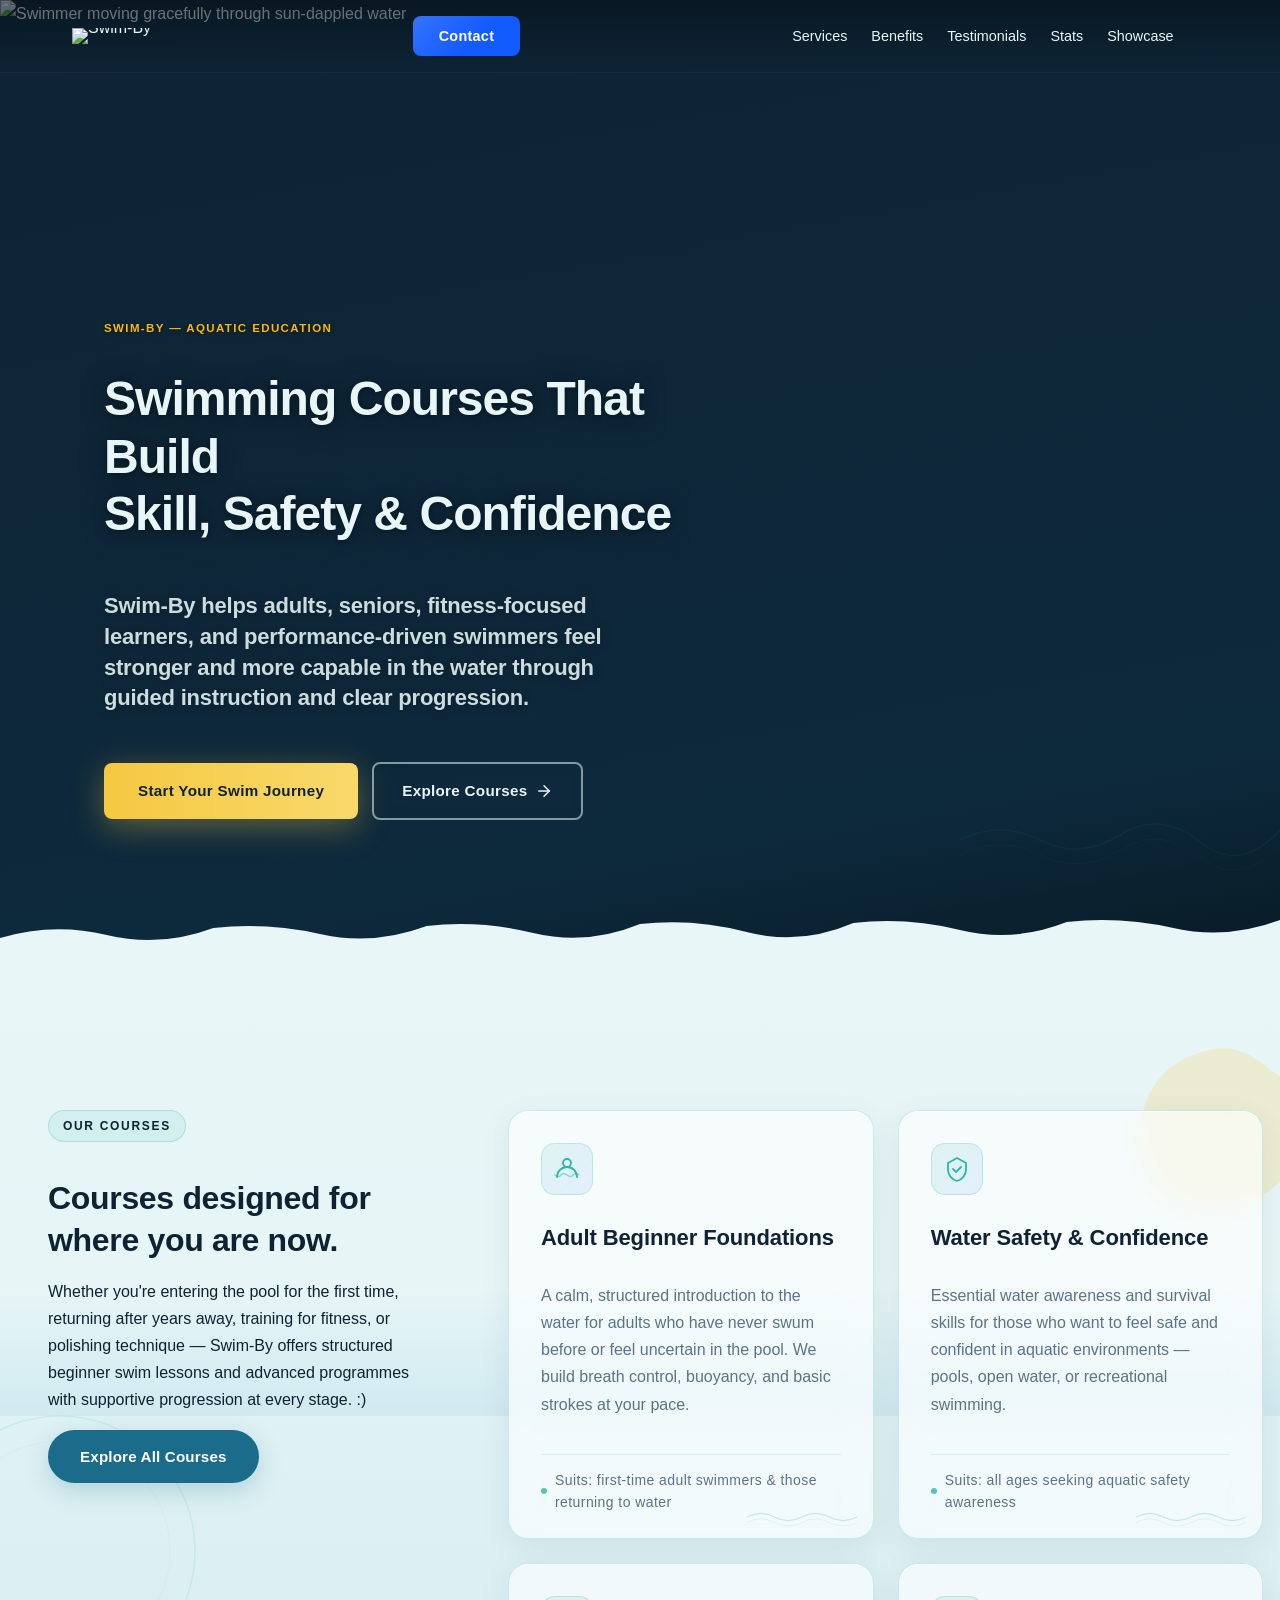
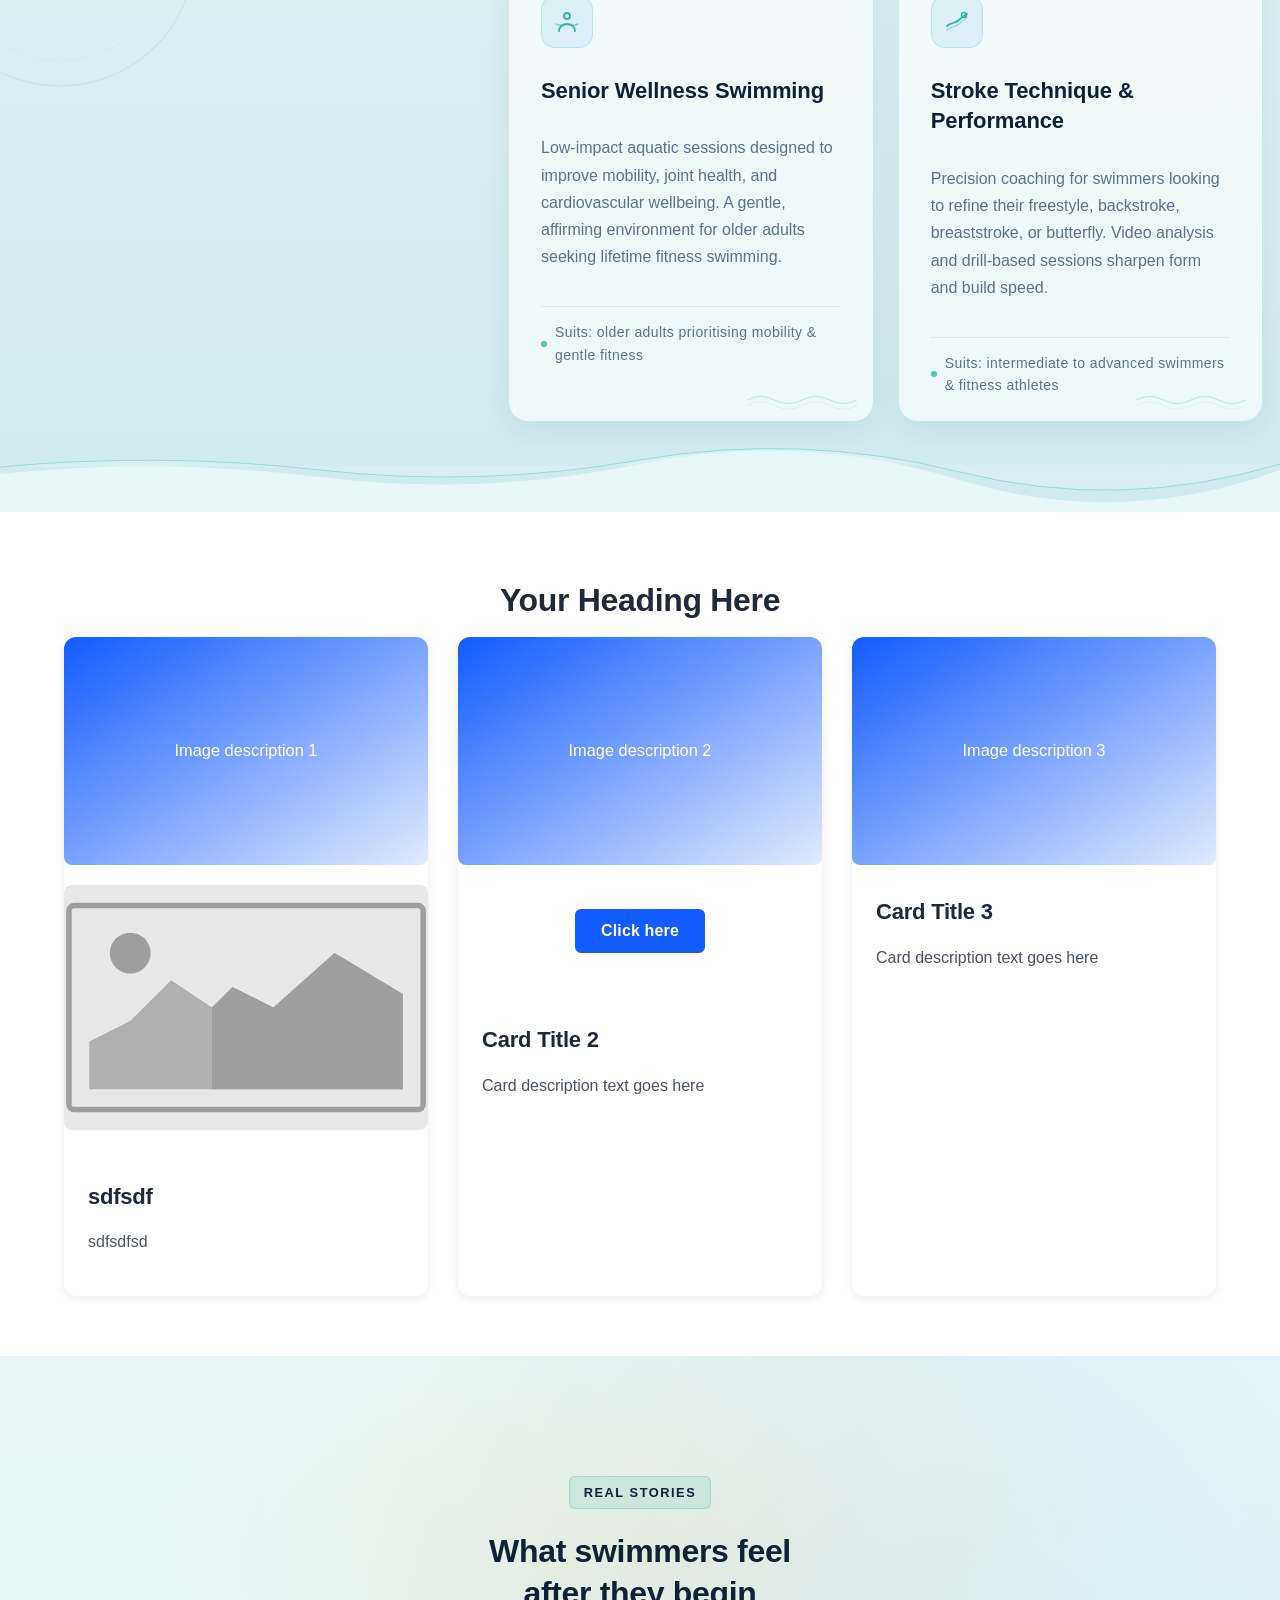
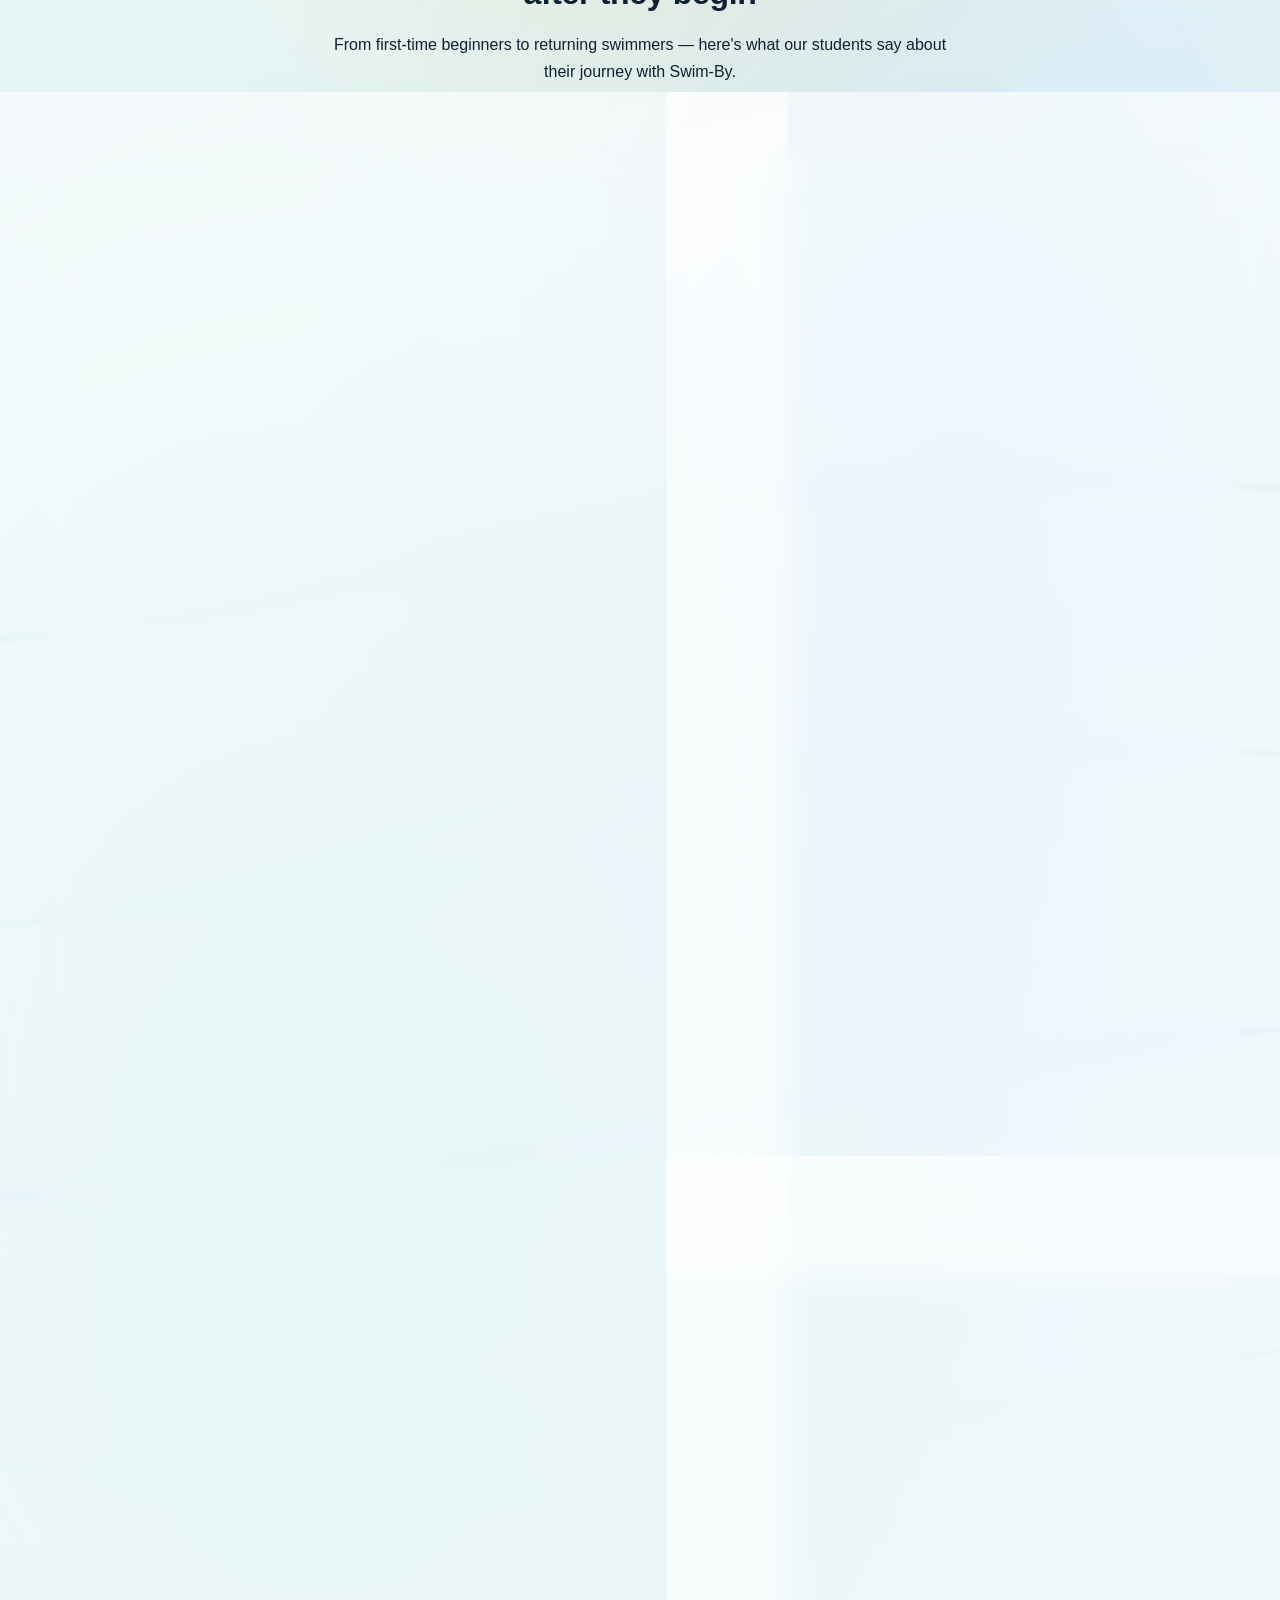
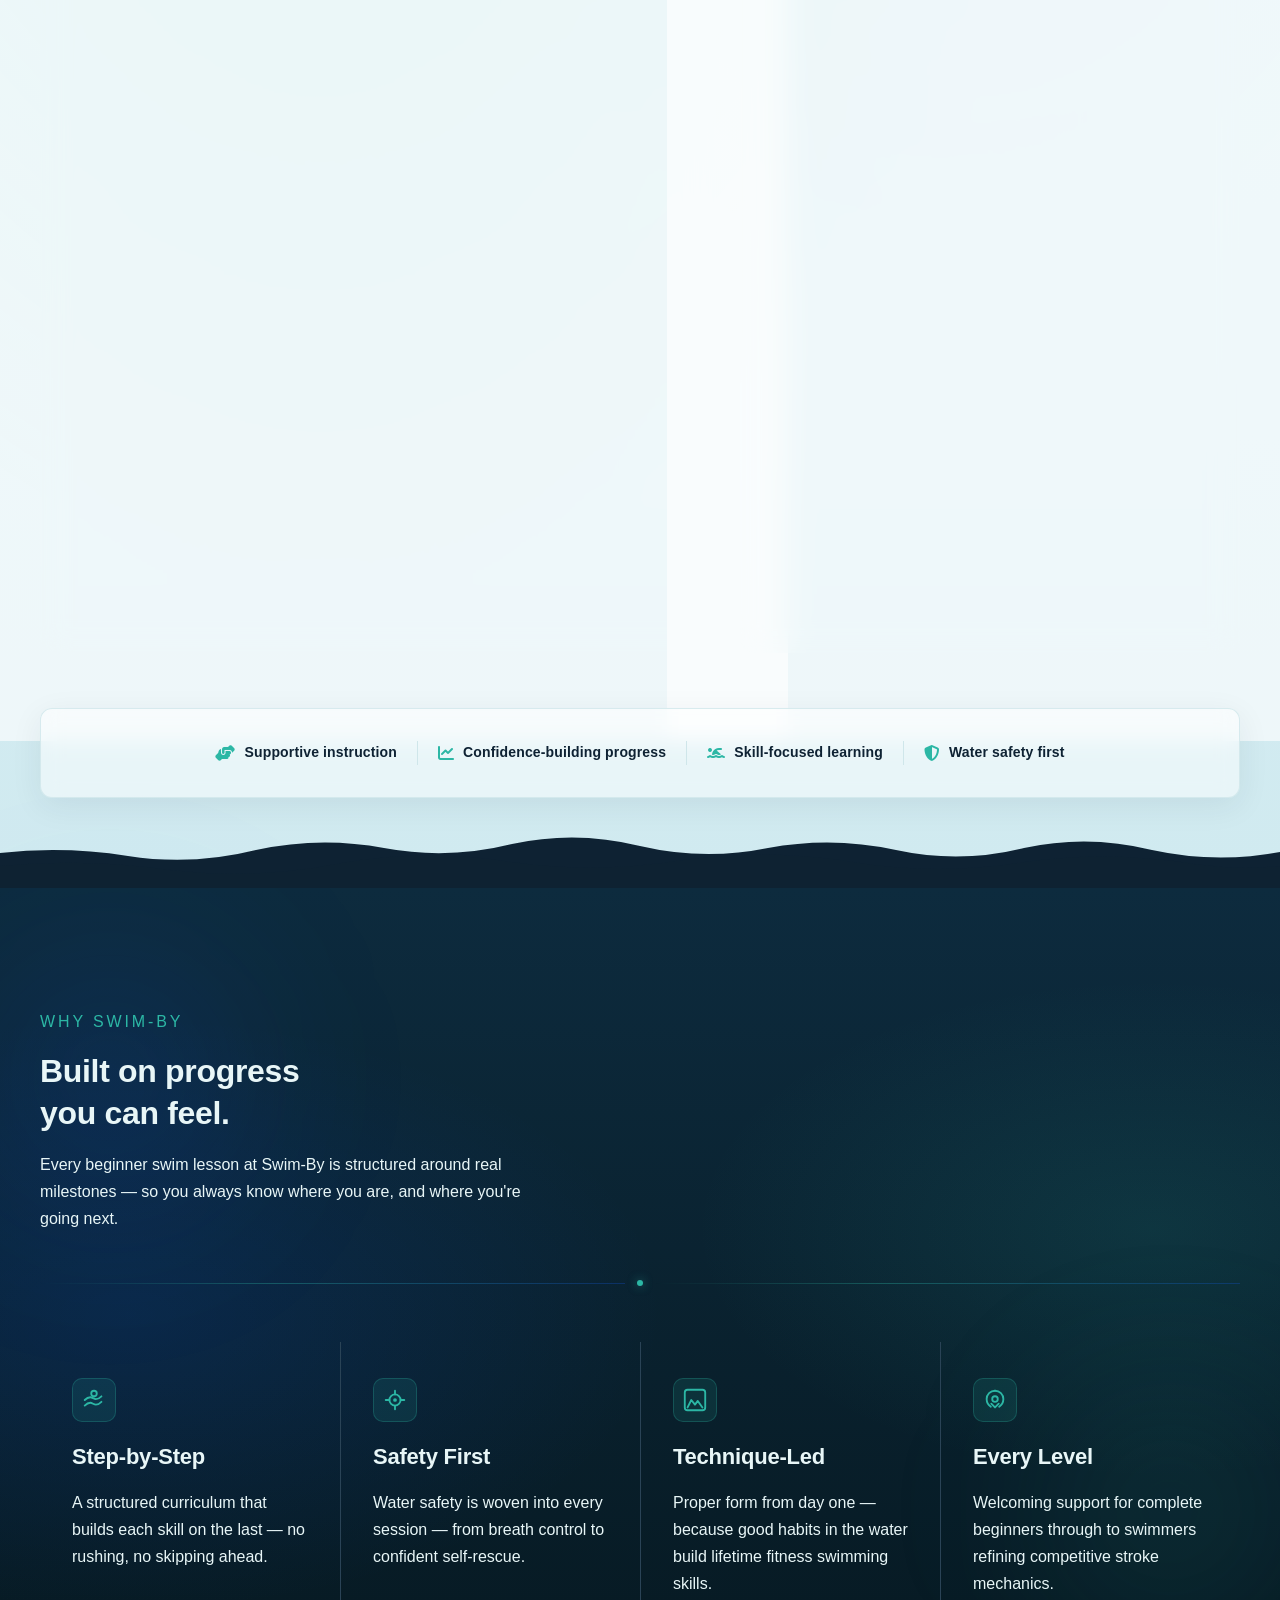
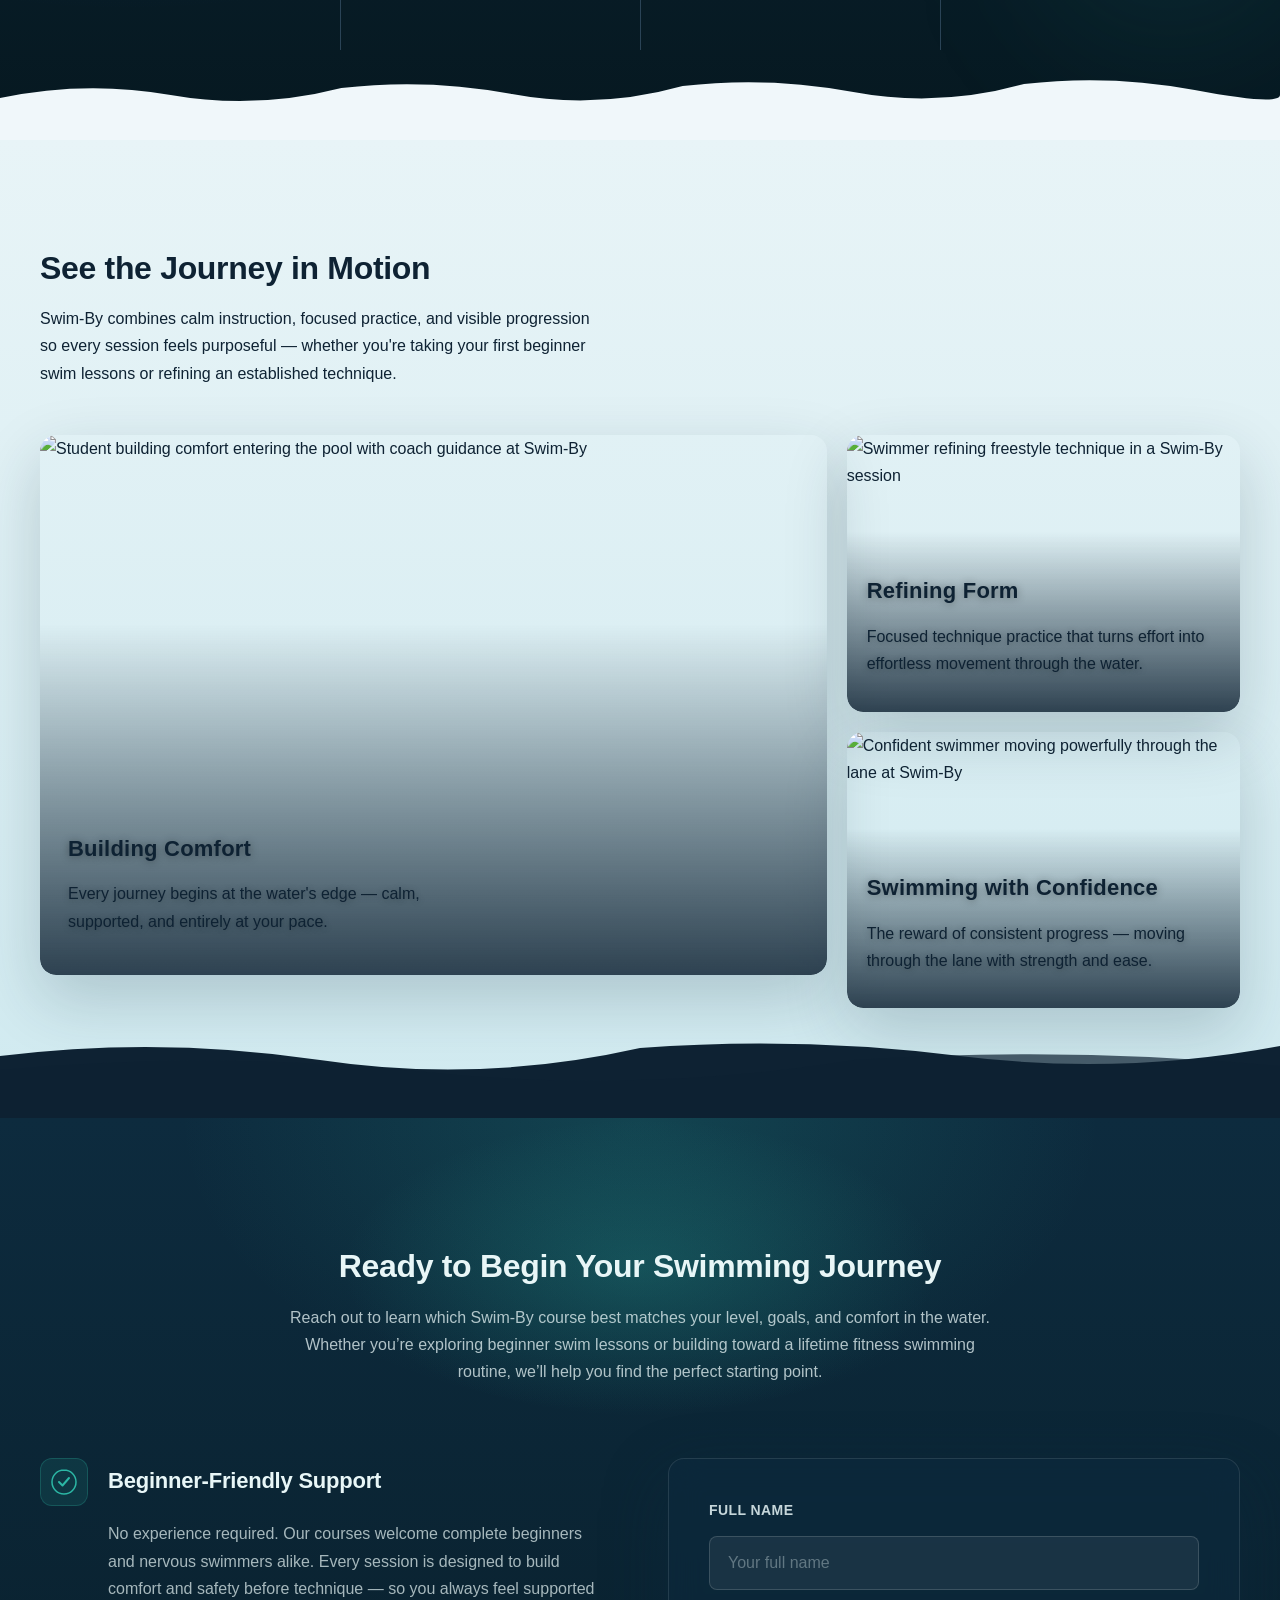
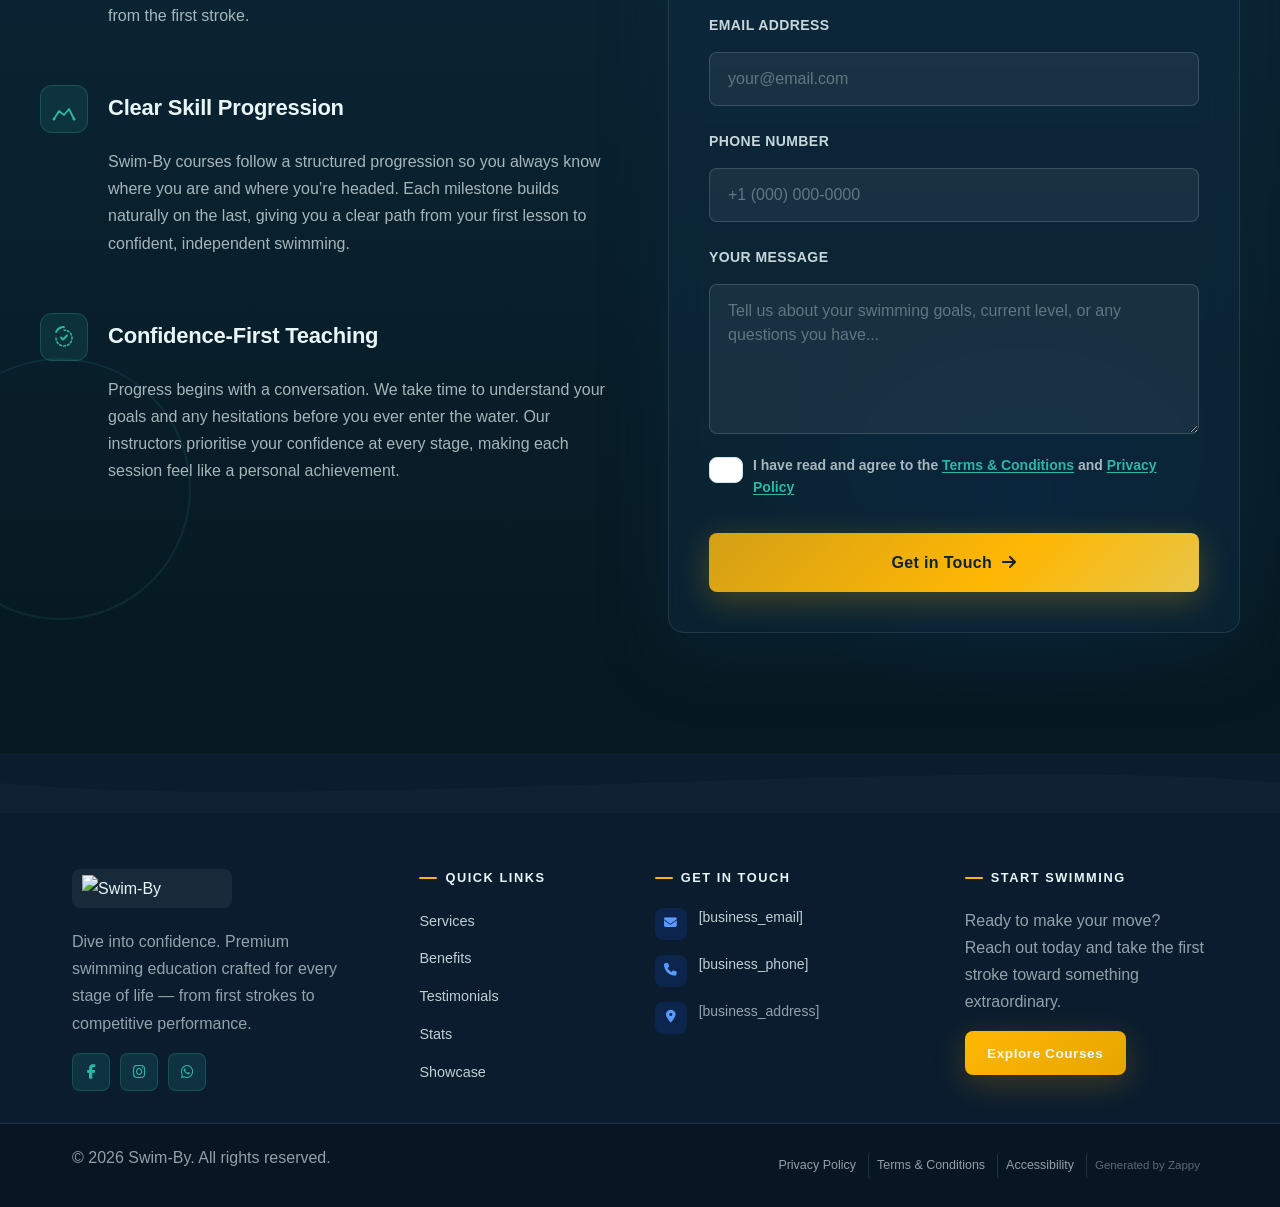
==== commit bb932946: "Incremental sync: 1 page(s) — update_text" ====
--- a/index.html
+++ b/index.html
@@ -223,7 +223,7 @@
     <meta name="twitter:card" content="summary_large_image">
     <meta name="twitter:title" content="beginner swim lessons — Swim-By">
     <meta name="twitter:description" content="A swimming courses business focused on teaching swimming skills. The brand centers around aquatic education, likely emphasizing safety, skill development, and c">
-    <script type="application/ld+json">{"@context":"https://schema.org","@graph":[{"@type":"Organization","@id":"https://swim-by.zappy5.app#organization","name":"Swim-By","url":"https://swim-by.zappy5.app","description":"A swimming courses business focused on teaching swimming skills. The brand centers around aquatic education, likely emphasizing safety, skill development, and confidence in the water. The specific audience, teaching approach, and unique differentiators are yet to be defined."},{"@type":"WebSite","@id":"https://swim-by.zappy5.app#website","url":"https://swim-by.zappy5.app","name":"Swim-By","publisher":{"@id":"https://swim-by.zappy5.app#organization"}},{"@type":"ContactPage","@id":"https://swim-by.zappy5.app#contactpage","url":"https://swim-by.zappy5.app","name":"beginner swim lessons — Swim-By","mainEntity":{"@id":"https://swim-by.zappy5.app#organization"},"potentialAction":{"@type":"CommunicateAction","target":{"@type":"EntryPoint","urlTemplate":"https://swim-by.zappy5.app/api/email/contact-form","actionPlatform":["http/method=POST"],"contentType":"application/json"},"instrument":[{"@type":"PropertyValue","name":"name","propertyID":"text","valueRequired":true,"description":"Your full name"},{"@type":"PropertyValue","name":"email","propertyID":"email","valueRequired":true,"description":"your@email.com"},{"@type":"PropertyValue","name":"phone","propertyID":"tel","valueRequired":false,"description":"+1 (000) 000-0000"},{"@type":"PropertyValue","name":"message","propertyID":"textarea","valueRequired":true,"description":"Tell us about your swimming goals, current level, or any questions you have..."},{"@type":"PropertyValue","name":"privacy_consent","propertyID":"checkbox","valueRequired":true}]}}]}</script>
+    <script type="application/ld+json">{"@context":"https://schema.org","@graph":[{"@type":"Organization","@id":"https://www.zappy.com#organization","name":"Swim-By","url":"https://www.zappy.com","description":"A swimming courses business focused on teaching swimming skills. The brand centers around aquatic education, likely emphasizing safety, skill development, and confidence in the water. The specific audience, teaching approach, and unique differentiators are yet to be defined."},{"@type":"WebSite","@id":"https://www.zappy.com#website","url":"https://www.zappy.com","name":"Swim-By","publisher":{"@id":"https://www.zappy.com#organization"}},{"@type":"ContactPage","@id":"https://www.zappy.com#contactpage","url":"https://www.zappy.com","name":"beginner swim lessons — Swim-By","mainEntity":{"@id":"https://www.zappy.com#organization"},"potentialAction":{"@type":"CommunicateAction","target":{"@type":"EntryPoint","urlTemplate":"https://www.zappy.com/api/email/contact-form","actionPlatform":["http/method=POST"],"contentType":"application/json"},"instrument":[{"@type":"PropertyValue","name":"name","propertyID":"text","valueRequired":true,"description":"Your full name"},{"@type":"PropertyValue","name":"email","propertyID":"email","valueRequired":true,"description":"your@email.com"},{"@type":"PropertyValue","name":"phone","propertyID":"tel","valueRequired":false,"description":"+1 (000) 000-0000"},{"@type":"PropertyValue","name":"message","propertyID":"textarea","valueRequired":true,"description":"Tell us about your swimming goals, current level, or any questions you have..."},{"@type":"PropertyValue","name":"privacy_consent","propertyID":"checkbox","valueRequired":true}]}}]}</script>
     <meta property="og:type" content="website">
   <meta property="og:locale" content="en_US">
   
@@ -1198,7 +1198,7 @@
   </div>
 </section>
 
-<section class="home-services-section" data-layout-spec="Home-services" data-zappy-section="true">
+<section class="home-services-section" data-layout-spec="Home-services" data-zappy-section="true" id="home-services-section">
   <!-- Water texture background strip -->
   <div class="home-services-section__water-strip" aria-hidden="true">
     <div style="background-image: url('assets/site-home-services-image-1.webp'); background-size: cover; background-position: center; width: 100%; height: 100%;"></div>
@@ -1219,17 +1219,17 @@
   <div class="home-services-section__container">
     <!-- Intro block -->
     <div class="home-services-section__intro">
-      <span class="home-services-section__label">Our Courses</span>
-      <h2 class="home-services-section__heading">Courses designed for<br>where you are now.</h2>
-      <p class="home-services-section__intro-text">Whether you're entering the pool for the first time, returning after years away, training for fitness, or polishing technique — Swim-By offers structured beginner swim lessons and advanced programmes with supportive progression at every stage.</p>
-      <a href="/contact" class="home-services-section__cta btn-cta">Explore All Courses</a>
-    </div>
+      <p><span class="home-services-section__label" style="color: rgb(14, 34, 51) !important;">Our Courses</span>
+      </p><h2 class="home-services-section__heading">Courses designed for<br>where you are now.</h2>
+      <p class="home-services-section__intro-text" style="color: rgb(14, 34, 51) !important;">Whether you're entering the pool for the first time, returning after years away, training for fitness, or polishing technique — Swim-By offers structured beginner swim lessons and advanced programmes with supportive progression at every stage. :)</p>
+      <p><a href="/contact" class="home-services-section__cta btn-cta" data-element-type="button" data-element-id="btn-1778586326039-ofeijwcul" data-native-element="true">Explore All Courses</a>
+    </p></div>
 
     <!-- Cards grid -->
-    <div class="home-services-section__grid">
+    <div class="home-services-section__grid zappy-preserve-css-grid" id="zappy-auto-grid-1778586326118-d5kr1q" data-zappy-auto-grid="true" data-original-item-width="366" data-original-gap="28px" style="--zappy-grid-cols: 365.714px 365.714px; grid-template-columns: 365.714px 365.714px; align-items: stretch !important;" data-zappy-explicit-columns="true">
 
       <!-- Card 1: Adult Beginner Foundations -->
-      <article class="home-services-section__card">
+      <article class="home-services-section__card" data-grid-item-index="0">
         <div class="home-services-section__card-icon-wrap">
           <svg data-element-type="icon" data-icon-type="svg" width="28" height="28" viewBox="0 0 28 28" fill="none" xmlns="http://www.w3.org/2000/svg" aria-hidden="true">
             <circle cx="14" cy="8" r="4" stroke="currentColor" stroke-width="1.8"></circle>
@@ -1253,7 +1253,7 @@
       </article>
 
       <!-- Card 2: Water Safety & Confidence -->
-      <article class="home-services-section__card">
+      <article class="home-services-section__card" data-grid-item-index="1">
         <div class="home-services-section__card-icon-wrap">
           <svg data-element-type="icon" data-icon-type="svg" width="28" height="28" viewBox="0 0 28 28" fill="none" xmlns="http://www.w3.org/2000/svg" aria-hidden="true">
             <path d="M14 3L5 8v7c0 5 4 9.5 9 11 5-1.5 9-6 9-11V8L14 3z" stroke="currentColor" stroke-width="1.8" stroke-linejoin="round"></path>
@@ -1262,7 +1262,7 @@
         </div>
         <div class="home-services-section__card-body">
           <h3 class="home-services-section__card-title">Water Safety &amp; Confidence</h3>
-          <p class="home-services-section__card-desc">Essential water awareness and survival skills for those who want to feel safe and confident in aquatic environments — pools, open water, or recreational swimming.</p>
+          <p class="home-services-section__card-desc" style="">Essential water awareness and survival skills for those who want to feel safe and confident in aquatic environments — pools, open water, or recreational swimming.</p>
           <div class="home-services-section__card-tag">
             <span class="home-services-section__tag-dot"></span>
             <small>Suits: all ages seeking aquatic safety awareness</small>
@@ -1275,7 +1275,7 @@
       </article>
 
       <!-- Card 3: Senior Wellness Swimming -->
-      <article class="home-services-section__card">
+      <article class="home-services-section__card" data-grid-item-index="2">
         <div class="home-services-section__card-icon-wrap">
           <svg data-element-type="icon" data-icon-type="svg" width="28" height="28" viewBox="0 0 28 28" fill="none" xmlns="http://www.w3.org/2000/svg" aria-hidden="true">
             <path d="M14 5a3 3 0 100 6 3 3 0 000-6z" stroke="currentColor" stroke-width="1.8"></path>
@@ -1298,7 +1298,7 @@
       </article>
 
       <!-- Card 4: Stroke Technique & Performance -->
-      <article class="home-services-section__card">
+      <article class="home-services-section__card" data-grid-item-index="3">
         <div class="home-services-section__card-icon-wrap">
           <svg data-element-type="icon" data-icon-type="svg" width="28" height="28" viewBox="0 0 28 28" fill="none" xmlns="http://www.w3.org/2000/svg" aria-hidden="true">
             <path d="M4 18c4-4 8-2 12-6s8-6 8-6" stroke="currentColor" stroke-width="1.8" stroke-linecap="round"></path>
@@ -1339,21 +1339,21 @@
   <h2 style="font-size: 32px; font-weight: 700; color: #1F2937; margin-bottom: 40px; text-align: center; font-family: system-ui, -apple-system, sans-serif;">Your Heading Here</h2>
   <div class="image-card-grid zappy-preserve-css-grid" style="display: grid; --zappy-grid-cols: repeat(3, minmax(0, 1fr)); gap: 30px; grid-template-columns: repeat(3, minmax(0, 1fr)); align-items: stretch !important;" id="zappy-auto-grid-1777973208060-d90bg6" data-zappy-auto-grid="true" data-original-item-width="364" data-original-gap="30px" data-zappy-explicit-columns="true">
     <div style="background: white; border-radius: 12px; overflow: hidden; box-shadow: rgba(0, 0, 0, 0.08) 0px 2px 8px; display: flex !important; flex-direction: column !important; min-height: 0px !important; align-items: stretch !important; justify-content: flex-start !important;" data-grid-item-index="0">
-      <img data-placeholder="layout-image-1777973207248-ogkrs1y03" data-context="Image description 1" src="data:image/svg+xml,%3Csvg xmlns='http://www.w3.org/2000/svg' width='400' height='250'%3E%3Cdefs%3E%3ClinearGradient id='grad' x1='0%25' y1='0%25' x2='100%25' y2='100%25'%3E%3Cstop offset='0%25' style='stop-color:%23125BFF;stop-opacity:1' /%3E%3Cstop offset='100%25' style='stop-color:%23125BFF20;stop-opacity:1' /%3E%3C/linearGradient%3E%3C/defs%3E%3Crect width='100%25' height='100%25' fill='url(%23grad)'/%3E%3Ctext x='50%25' y='50%25' font-family='Arial, sans-serif' font-size='18' fill='white' text-anchor='middle' dy='.3em' font-weight='500'%3EImage%20description%201%3C/text%3E%3C/svg%3E" alt="Image description 1" style="width: 100%; height: auto !important; display: block; border-radius: 8px; object-fit: cover; object-position: 50% 50%; flex-shrink: 0 !important; min-height: unset !important; " class="layout-placeholder-image zappy-resizable-hover" data-element-type="image" data-element-id="img-1777973208059-xki2dw26u">
+      <img data-placeholder="layout-image-1777973207248-ogkrs1y03" data-context="Image description 1" data-zappy-editable-image="true" src="data:image/svg+xml,%3Csvg xmlns='http://www.w3.org/2000/svg' width='400' height='250'%3E%3Cdefs%3E%3ClinearGradient id='grad' x1='0%25' y1='0%25' x2='100%25' y2='100%25'%3E%3Cstop offset='0%25' style='stop-color:%23125BFF;stop-opacity:1' /%3E%3Cstop offset='100%25' style='stop-color:%23125BFF20;stop-opacity:1' /%3E%3C/linearGradient%3E%3C/defs%3E%3Crect width='100%25' height='100%25' fill='url(%23grad)'/%3E%3Ctext x='50%25' y='50%25' font-family='Arial, sans-serif' font-size='18' fill='white' text-anchor='middle' dy='.3em' font-weight='500'%3EImage%20description%201%3C/text%3E%3C/svg%3E" alt="Image description 1" style="width: 100%; height: auto !important; display: block; border-radius: 8px; object-fit: cover; object-position: 50% 50%; flex-shrink: 0 !important; min-height: unset !important; " class="layout-placeholder-image zappy-resizable-hover" data-element-type="image" data-element-id="img-1777973208059-xki2dw26u">
       <div class="zappy-inserted-element" id="zappy-element-1777973219299-gu1hd8cbe" data-element-id="zappy-element-1777973219299-gu1hd8cbe" data-element-type="image" data-zappy-newly-inserted="true" data-zappy-media-cell="true" style="max-width: 100% !important; margin: 20px 0px !important; width: 100% !important; min-height: 150px !important; height: 244.75px !important; overflow: hidden !important;" data-zappy-original-height="244.75"><div data-zappy-zoom-wrapper="true" data-element-id="zappy-element-1777973219299-gu1hd8cbe" data-element-type="image" data-zappy-zoom-wrapper-width="364px" data-zappy-zoom-wrapper-height="245px" data-zappy-zoom-wrapper-width-mode="px" data-zappy-zoom-wrapper-align="center" style="position: relative !important; overflow: hidden !important; width: 364px !important; max-width: 100% !important; margin-left: auto !important; margin-right: auto !important; height: 245px !important; display: block !important;" data-zappy-zoom-clip="true" data-zappy-wrapper-margins-applied="true"><img src="[data-uri]" alt="Image" style="border-radius: 8px; object-position: 50% 50%; display: block; margin-right: auto; margin-left: auto; width: 100% !important; height: 100% !important; max-width: none !important; object-fit: cover !important; margin-top: 0px !important; margin-bottom: 0px !important; min-height: 150px !important; left: 0% !important; top: 0% !important; max-height: none !important;" data-element-type="image" data-element-id="zappy-element-1777973219299-gu1hd8cbe" id="zappy-element-1777973219299-gu1hd8cbe" data-zappy-zoom="1"></div></div><div style="padding: 24px;">
         <h3 style="font-size: 20px; font-weight: 600; color: rgb(31, 41, 55); margin-bottom: 10px; font-family: system-ui, -apple-system, sans-serif;">sdfsdf</h3>
         <p style="font-size: 15px; line-height: 1.6; color: rgb(31, 41, 55); opacity: 0.8; font-family: system-ui, -apple-system, sans-serif;">sdfsdfsd</p>
       </div>
     </div>
     <div style="background: white; border-radius: 12px; overflow: hidden; box-shadow: 0 2px 8px rgba(0,0,0,0.08);" data-grid-item-index="1">
-      <img data-placeholder="layout-image-1777973207248-48xo1p8ag" data-context="Image description 2" src="data:image/svg+xml,%3Csvg xmlns='http://www.w3.org/2000/svg' width='400' height='250'%3E%3Cdefs%3E%3ClinearGradient id='grad' x1='0%25' y1='0%25' x2='100%25' y2='100%25'%3E%3Cstop offset='0%25' style='stop-color:%23125BFF;stop-opacity:1' /%3E%3Cstop offset='100%25' style='stop-color:%23125BFF20;stop-opacity:1' /%3E%3C/linearGradient%3E%3C/defs%3E%3Crect width='100%25' height='100%25' fill='url(%23grad)'/%3E%3Ctext x='50%25' y='50%25' font-family='Arial, sans-serif' font-size='18' fill='white' text-anchor='middle' dy='.3em' font-weight='500'%3EImage%20description%202%3C/text%3E%3C/svg%3E" alt="Image description 2" style="width: 100%; height: auto; display: block; border-radius: 8px; object-fit: cover" class="layout-placeholder-image" data-element-type="image" data-element-id="img-1777973208060-0lqcfrm8v">
+      <img data-placeholder="layout-image-1777973207248-48xo1p8ag" data-context="Image description 2" data-zappy-editable-image="true" src="data:image/svg+xml,%3Csvg xmlns='http://www.w3.org/2000/svg' width='400' height='250'%3E%3Cdefs%3E%3ClinearGradient id='grad' x1='0%25' y1='0%25' x2='100%25' y2='100%25'%3E%3Cstop offset='0%25' style='stop-color:%23125BFF;stop-opacity:1' /%3E%3Cstop offset='100%25' style='stop-color:%23125BFF20;stop-opacity:1' /%3E%3C/linearGradient%3E%3C/defs%3E%3Crect width='100%25' height='100%25' fill='url(%23grad)'/%3E%3Ctext x='50%25' y='50%25' font-family='Arial, sans-serif' font-size='18' fill='white' text-anchor='middle' dy='.3em' font-weight='500'%3EImage%20description%202%3C/text%3E%3C/svg%3E" alt="Image description 2" style="width: 100%; height: auto; display: block; border-radius: 8px; object-fit: cover" class="layout-placeholder-image" data-element-type="image" data-element-id="img-1777973208060-0lqcfrm8v">
       <div style="padding: 24px;">
         <div class="zappy-inserted-element" id="zappy-element-1777973224491-ihnu4d417" data-element-id="zappy-element-1777973224491-ihnu4d417" data-element-type="button" data-zappy-newly-inserted="true" style="margin: 20px auto; text-align: center; display: flex; justify-content: center; align-items: flex-start; max-width: 1152px !important; width: 100% !important; align-self: start !important; height: auto !important;"><a href="#" class="btn btn-primary" style="text-decoration: none; padding: 12px 24px; border-radius: 6px; display: inline-block; border-color: var(--primary-color, var(--primary, #8B0000)) !important; border-style: solid; border-width: 2px; border-image: initial; color: rgb(255, 255, 255) !important; width: auto !important; flex: 0 0 auto !important; cursor: pointer !important; background-color: var(--primary-color, var(--primary, #8B0000)) !important; background-image: none !important;" data-element-type="button" data-text-color="auto" data-element-id="zappy-element-1777973224491-ihnu4d417" id="zappy-element-1777973224491-ihnu4d417">Click here</a></div><div class="zappy-inserted-element" id="zappy-element-1777973229840-h7emyf64b" data-element-id="zappy-element-1777973229840-h7emyf64b" data-element-type="icon" data-zappy-newly-inserted="true" data-zappy-media-cell="true" style="max-width: 1152px; margin-left: auto; margin-right: auto; margin-top: 20px !important; margin-bottom: 20px !important; text-align: center; display: flex; justify-content: center;"><span class="iconify" data-icon="material-symbols:trophy" data-iconify="material-symbols:trophy" data-size-adjusted="true" style="width: 32px; height: 32px; display: inline-block; vertical-align: -0.125em; cursor: pointer !important;" data-element-type="icon" data-icon-type="iconify" data-element-id="zappy-element-1777973229840-h7emyf64b" id="zappy-element-1777973229840-h7emyf64b"></span></div><h3 style="font-size: 20px; font-weight: 600; color: #1F2937; margin-bottom: 10px; font-family: system-ui, -apple-system, sans-serif;">Card Title 2</h3>
         <p style="font-size: 15px; line-height: 1.6; color: #1F2937; opacity: 0.8; font-family: system-ui, -apple-system, sans-serif;">Card description text goes here</p>
       </div>
     </div>
     <div style="background: white; border-radius: 12px; overflow: hidden; box-shadow: 0 2px 8px rgba(0,0,0,0.08);" data-grid-item-index="2">
-      <img data-placeholder="layout-image-1777973207248-1v0x4eknh" data-context="Image description 3" src="data:image/svg+xml,%3Csvg xmlns='http://www.w3.org/2000/svg' width='400' height='250'%3E%3Cdefs%3E%3ClinearGradient id='grad' x1='0%25' y1='0%25' x2='100%25' y2='100%25'%3E%3Cstop offset='0%25' style='stop-color:%23125BFF;stop-opacity:1' /%3E%3Cstop offset='100%25' style='stop-color:%23125BFF20;stop-opacity:1' /%3E%3C/linearGradient%3E%3C/defs%3E%3Crect width='100%25' height='100%25' fill='url(%23grad)'/%3E%3Ctext x='50%25' y='50%25' font-family='Arial, sans-serif' font-size='18' fill='white' text-anchor='middle' dy='.3em' font-weight='500'%3EImage%20description%203%3C/text%3E%3C/svg%3E" alt="Image description 3" style="width: 100%; height: auto; display: block; border-radius: 8px; object-fit: cover" class="layout-placeholder-image" data-element-type="image" data-element-id="img-1777973208060-em6z427zl">
+      <img data-placeholder="layout-image-1777973207248-1v0x4eknh" data-context="Image description 3" data-zappy-editable-image="true" src="data:image/svg+xml,%3Csvg xmlns='http://www.w3.org/2000/svg' width='400' height='250'%3E%3Cdefs%3E%3ClinearGradient id='grad' x1='0%25' y1='0%25' x2='100%25' y2='100%25'%3E%3Cstop offset='0%25' style='stop-color:%23125BFF;stop-opacity:1' /%3E%3Cstop offset='100%25' style='stop-color:%23125BFF20;stop-opacity:1' /%3E%3C/linearGradient%3E%3C/defs%3E%3Crect width='100%25' height='100%25' fill='url(%23grad)'/%3E%3Ctext x='50%25' y='50%25' font-family='Arial, sans-serif' font-size='18' fill='white' text-anchor='middle' dy='.3em' font-weight='500'%3EImage%20description%203%3C/text%3E%3C/svg%3E" alt="Image description 3" style="width: 100%; height: auto; display: block; border-radius: 8px; object-fit: cover" class="layout-placeholder-image" data-element-type="image" data-element-id="img-1777973208060-em6z427zl">
       <div style="padding: 24px;">
         <h3 style="font-size: 20px; font-weight: 600; color: #1F2937; margin-bottom: 10px; font-family: system-ui, -apple-system, sans-serif;">Card Title 3</h3>
         <p style="font-size: 15px; line-height: 1.6; color: #1F2937; opacity: 0.8; font-family: system-ui, -apple-system, sans-serif;">Card description text goes here</p>
@@ -1421,23 +1421,23 @@
 <section id="layout-1777973207248" class="layout-section" data-zappy-component="true" style="width: 100%; padding: 60px 0; direction: ltr;" data-component-id="imagecard-3col">
   <div class="container" style="max-width: 1200px; margin: 0 auto; padding: 0 1.5rem;">
   <h2 style="font-size: 32px; font-weight: 700; color: #1F2937; margin-bottom: 40px; text-align: center; font-family: system-ui, -apple-system, sans-serif;">Your Heading Here</h2>
-  <div class="image-card-grid" style="--zappy-grid-cols: repeat(auto-fit, minmax(280px, 1fr)); display: grid; grid-template-columns: repeat(auto-fit, minmax(280px, 1fr)); gap: 30px;" data-zappy-explicit-columns="true">
+  <div class="image-card-grid" style="display: grid; grid-template-columns: repeat(auto-fit, minmax(280px, 1fr)); gap: 30px;">
     <div style="background: white; border-radius: 12px; overflow: hidden; box-shadow: 0 2px 8px rgba(0,0,0,0.08);">
-      <img data-placeholder="layout-image-1777973207248-ogkrs1y03" data-context="Image description 1" src="data:image/svg+xml,%3Csvg xmlns='http://www.w3.org/2000/svg' width='400' height='250'%3E%3Cdefs%3E%3ClinearGradient id='grad' x1='0%25' y1='0%25' x2='100%25' y2='100%25'%3E%3Cstop offset='0%25' style='stop-color:%23125BFF;stop-opacity:1' /%3E%3Cstop offset='100%25' style='stop-color:%23125BFF20;stop-opacity:1' /%3E%3C/linearGradient%3E%3C/defs%3E%3Crect width='100%25' height='100%25' fill='url(%23grad)'/%3E%3Ctext x='50%25' y='50%25' font-family='Arial, sans-serif' font-size='18' fill='white' text-anchor='middle' dy='.3em' font-weight='500'%3EImage%20description%201%3C/text%3E%3C/svg%3E" alt="Image description 1" style="width: 100%; height: auto; display: block; border-radius: 8px; object-fit: cover;" class="layout-placeholder-image">
+      <img data-placeholder="layout-image-1777973207248-ogkrs1y03" data-context="Image description 1" data-zappy-editable-image="true" src="data:image/svg+xml,%3Csvg xmlns='http://www.w3.org/2000/svg' width='400' height='250'%3E%3Cdefs%3E%3ClinearGradient id='grad' x1='0%25' y1='0%25' x2='100%25' y2='100%25'%3E%3Cstop offset='0%25' style='stop-color:%23125BFF;stop-opacity:1' /%3E%3Cstop offset='100%25' style='stop-color:%23125BFF20;stop-opacity:1' /%3E%3C/linearGradient%3E%3C/defs%3E%3Crect width='100%25' height='100%25' fill='url(%23grad)'/%3E%3Ctext x='50%25' y='50%25' font-family='Arial, sans-serif' font-size='18' fill='white' text-anchor='middle' dy='.3em' font-weight='500'%3EImage%20description%201%3C/text%3E%3C/svg%3E" alt="Image description 1" style="width: 100%; height: auto; display: block; border-radius: 8px; object-fit: cover;" class="layout-placeholder-image">
       <div style="padding: 24px;">
         <h3 style="font-size: 20px; font-weight: 600; color: #1F2937; margin-bottom: 10px; font-family: system-ui, -apple-system, sans-serif;">Card Title 1</h3>
         <p style="font-size: 15px; line-height: 1.6; color: #1F2937; opacity: 0.8; font-family: system-ui, -apple-system, sans-serif;">Card description text goes here</p>
       </div>
     </div>
     <div style="background: white; border-radius: 12px; overflow: hidden; box-shadow: 0 2px 8px rgba(0,0,0,0.08);">
-      <img data-placeholder="layout-image-1777973207248-48xo1p8ag" data-context="Image description 2" src="data:image/svg+xml,%3Csvg xmlns='http://www.w3.org/2000/svg' width='400' height='250'%3E%3Cdefs%3E%3ClinearGradient id='grad' x1='0%25' y1='0%25' x2='100%25' y2='100%25'%3E%3Cstop offset='0%25' style='stop-color:%23125BFF;stop-opacity:1' /%3E%3Cstop offset='100%25' style='stop-color:%23125BFF20;stop-opacity:1' /%3E%3C/linearGradient%3E%3C/defs%3E%3Crect width='100%25' height='100%25' fill='url(%23grad)'/%3E%3Ctext x='50%25' y='50%25' font-family='Arial, sans-serif' font-size='18' fill='white' text-anchor='middle' dy='.3em' font-weight='500'%3EImage%20description%202%3C/text%3E%3C/svg%3E" alt="Image description 2" style="width: 100%; height: auto; display: block; border-radius: 8px; object-fit: cover;" class="layout-placeholder-image">
+      <img data-placeholder="layout-image-1777973207248-48xo1p8ag" data-context="Image description 2" data-zappy-editable-image="true" src="data:image/svg+xml,%3Csvg xmlns='http://www.w3.org/2000/svg' width='400' height='250'%3E%3Cdefs%3E%3ClinearGradient id='grad' x1='0%25' y1='0%25' x2='100%25' y2='100%25'%3E%3Cstop offset='0%25' style='stop-color:%23125BFF;stop-opacity:1' /%3E%3Cstop offset='100%25' style='stop-color:%23125BFF20;stop-opacity:1' /%3E%3C/linearGradient%3E%3C/defs%3E%3Crect width='100%25' height='100%25' fill='url(%23grad)'/%3E%3Ctext x='50%25' y='50%25' font-family='Arial, sans-serif' font-size='18' fill='white' text-anchor='middle' dy='.3em' font-weight='500'%3EImage%20description%202%3C/text%3E%3C/svg%3E" alt="Image description 2" style="width: 100%; height: auto; display: block; border-radius: 8px; object-fit: cover;" class="layout-placeholder-image">
       <div style="padding: 24px;">
         <h3 style="font-size: 20px; font-weight: 600; color: #1F2937; margin-bottom: 10px; font-family: system-ui, -apple-system, sans-serif;">Card Title 2</h3>
         <p style="font-size: 15px; line-height: 1.6; color: #1F2937; opacity: 0.8; font-family: system-ui, -apple-system, sans-serif;">Card description text goes here</p>
       </div>
     </div>
     <div style="background: white; border-radius: 12px; overflow: hidden; box-shadow: 0 2px 8px rgba(0,0,0,0.08);">
-      <img data-placeholder="layout-image-1777973207248-1v0x4eknh" data-context="Image description 3" src="data:image/svg+xml,%3Csvg xmlns='http://www.w3.org/2000/svg' width='400' height='250'%3E%3Cdefs%3E%3ClinearGradient id='grad' x1='0%25' y1='0%25' x2='100%25' y2='100%25'%3E%3Cstop offset='0%25' style='stop-color:%23125BFF;stop-opacity:1' /%3E%3Cstop offset='100%25' style='stop-color:%23125BFF20;stop-opacity:1' /%3E%3C/linearGradient%3E%3C/defs%3E%3Crect width='100%25' height='100%25' fill='url(%23grad)'/%3E%3Ctext x='50%25' y='50%25' font-family='Arial, sans-serif' font-size='18' fill='white' text-anchor='middle' dy='.3em' font-weight='500'%3EImage%20description%203%3C/text%3E%3C/svg%3E" alt="Image description 3" style="width: 100%; height: auto; display: block; border-radius: 8px; object-fit: cover;" class="layout-placeholder-image">
+      <img data-placeholder="layout-image-1777973207248-1v0x4eknh" data-context="Image description 3" data-zappy-editable-image="true" src="data:image/svg+xml,%3Csvg xmlns='http://www.w3.org/2000/svg' width='400' height='250'%3E%3Cdefs%3E%3ClinearGradient id='grad' x1='0%25' y1='0%25' x2='100%25' y2='100%25'%3E%3Cstop offset='0%25' style='stop-color:%23125BFF;stop-opacity:1' /%3E%3Cstop offset='100%25' style='stop-color:%23125BFF20;stop-opacity:1' /%3E%3C/linearGradient%3E%3C/defs%3E%3Crect width='100%25' height='100%25' fill='url(%23grad)'/%3E%3Ctext x='50%25' y='50%25' font-family='Arial, sans-serif' font-size='18' fill='white' text-anchor='middle' dy='.3em' font-weight='500'%3EImage%20description%203%3C/text%3E%3C/svg%3E" alt="Image description 3" style="width: 100%; height: auto; display: block; border-radius: 8px; object-fit: cover;" class="layout-placeholder-image">
       <div style="padding: 24px;">
         <h3 style="font-size: 20px; font-weight: 600; color: #1F2937; margin-bottom: 10px; font-family: system-ui, -apple-system, sans-serif;">Card Title 3</h3>
         <p style="font-size: 15px; line-height: 1.6; color: #1F2937; opacity: 0.8; font-family: system-ui, -apple-system, sans-serif;">Card description text goes here</p>
@@ -1649,7 +1649,7 @@
     <div class="home-showcase-grid zappy-preserve-css-grid" data-original-item-width="787" data-original-gap="20px" style="--zappy-grid-cols: 786.664px 393.336px; grid-template-columns: 786.664px 393.336px; align-items: stretch !important;" data-zappy-explicit-columns="true">
       <!-- Large landscape image (left, ~2/3 width) -->
       <div class="home-showcase-img-wrap home-showcase-img-large" data-grid-item-index="0">
-        <img data-placeholder="home-showcase-image-1" data-context="Premium cinematic photography of a young adult swimmer gently lowering into a bright aqua pool for the first time, coach standing at poolside offering a reassuring hand, soft refracted light dancing across the water surface, shallow depth of field, warm natural light, editorial magazine quality" width="800" height="520" src="/assets/site-home-showcase-image-1.webp" alt="Student building comfort entering the pool with coach guidance at Swim-By" data-element-type="image" data-element-id="img-1777279972959-mbjafrz47" >
+        <img data-placeholder="home-showcase-image-1" data-context="Premium cinematic photography of a young adult swimmer gently lowering into a bright aqua pool for the first time, coach standing at poolside offering a reassuring hand, soft refracted light dancing across the water surface, shallow depth of field, warm natural light, editorial magazine quality" width="800" height="520" src="/assets/site-home-showcase-image-1.webp" alt="Student building comfort entering the pool with coach guidance at Swim-By" data-element-type="image" data-element-id="img-1777279972959-mbjafrz47" style="">
         <div class="home-showcase-overlay">
           <div class="home-showcase-overlay-content">
             <h3>Building Comfort</h3>
@@ -1671,7 +1671,7 @@
         </div>
 
         <div class="home-showcase-img-wrap home-showcase-img-portrait">
-          <img data-placeholder="home-showcase-image-3" data-context="Wide editorial photograph of a confident adult swimmer powering through a lane in a pristine outdoor pool, strong purposeful stroke, golden hour light casting warm reflections across the water, sense of freedom and mastery, lifetime fitness swimming, cinematic premium photography with soft grain" width="400" height="260" src="/assets/site-home-showcase-image-3.webp" alt="Confident swimmer moving powerfully through the lane at Swim-By" data-element-type="image" data-element-id="img-1777279972959-rvginkked" >
+          <img data-placeholder="home-showcase-image-3" data-context="Wide editorial photograph of a confident adult swimmer powering through a lane in a pristine outdoor pool, strong purposeful stroke, golden hour light casting warm reflections across the water, sense of freedom and mastery, lifetime fitness swimming, cinematic premium photography with soft grain" width="400" height="260" src="/assets/site-home-showcase-image-3.webp" alt="Confident swimmer moving powerfully through the lane at Swim-By" data-element-type="image" data-element-id="img-1777279972959-rvginkked" style="">
           <div class="home-showcase-overlay">
             <div class="home-showcase-overlay-content">
               <h3>Swimming with Confidence</h3>
